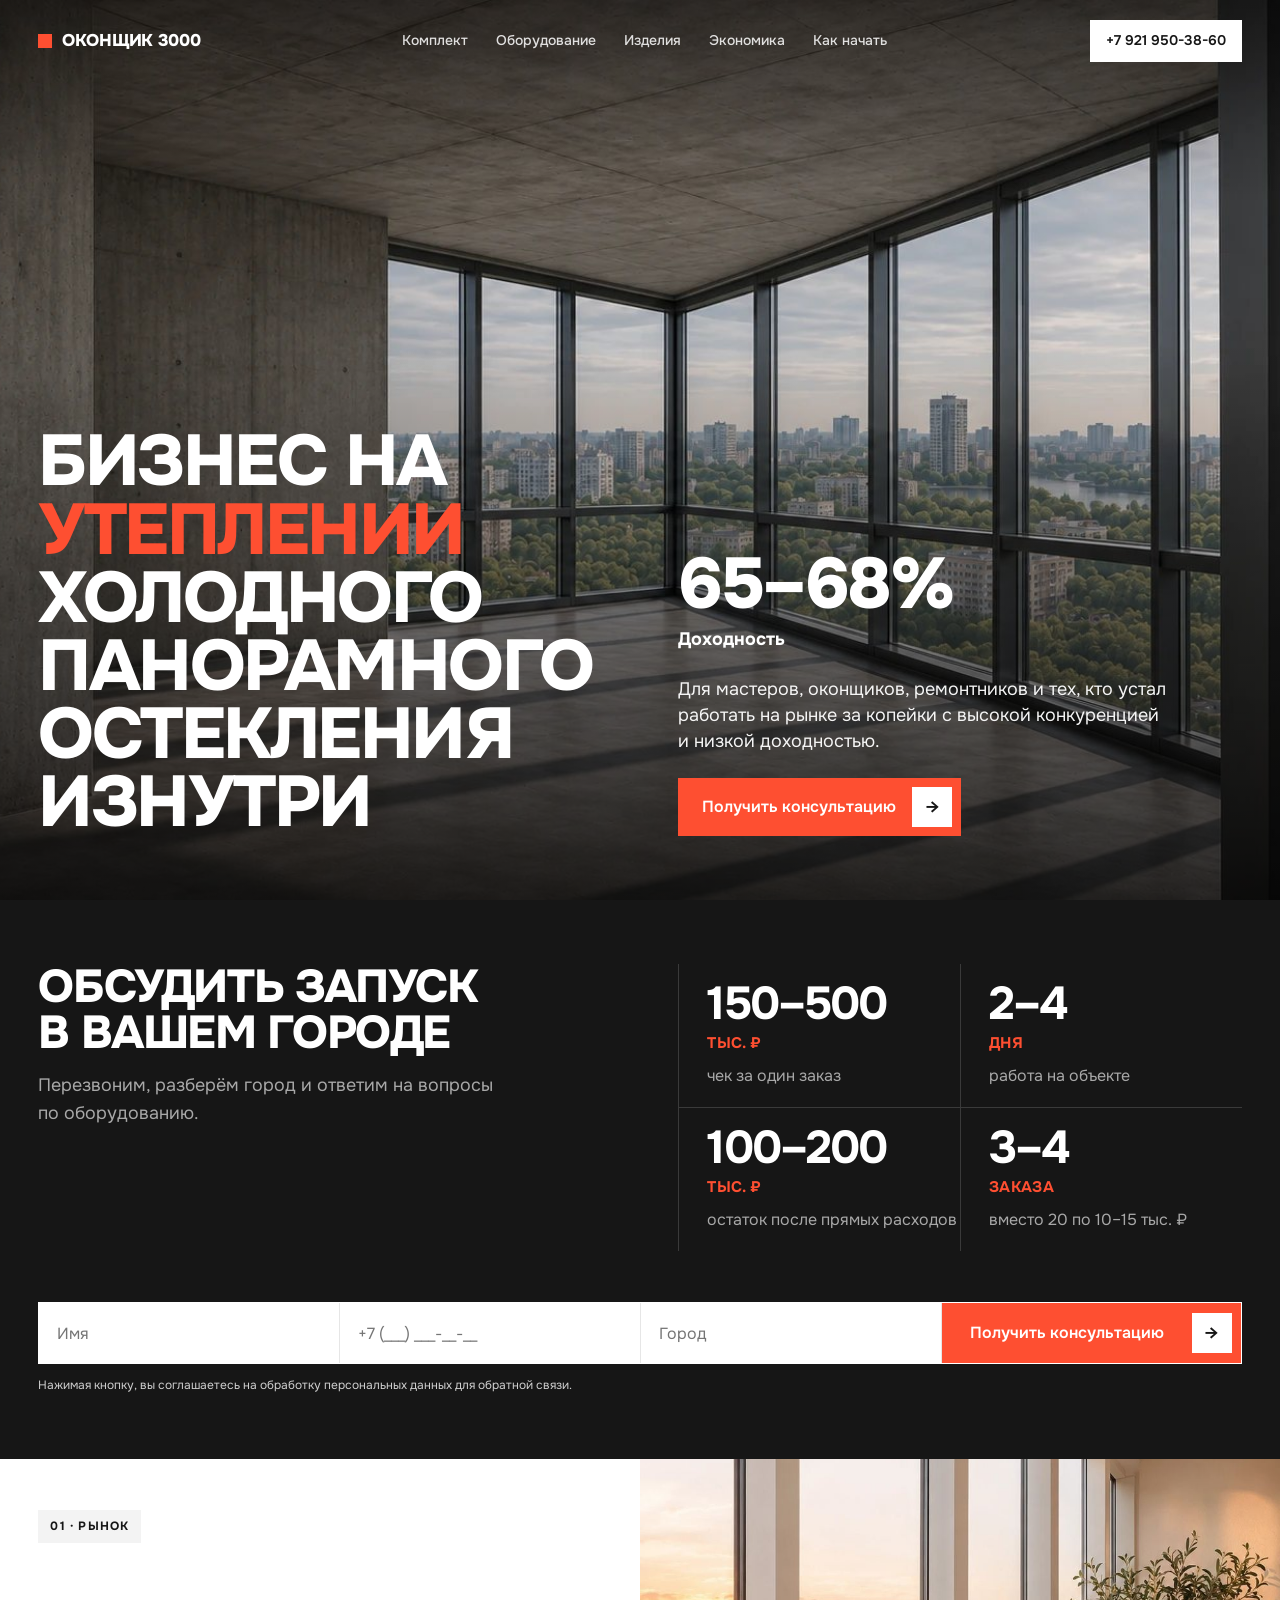
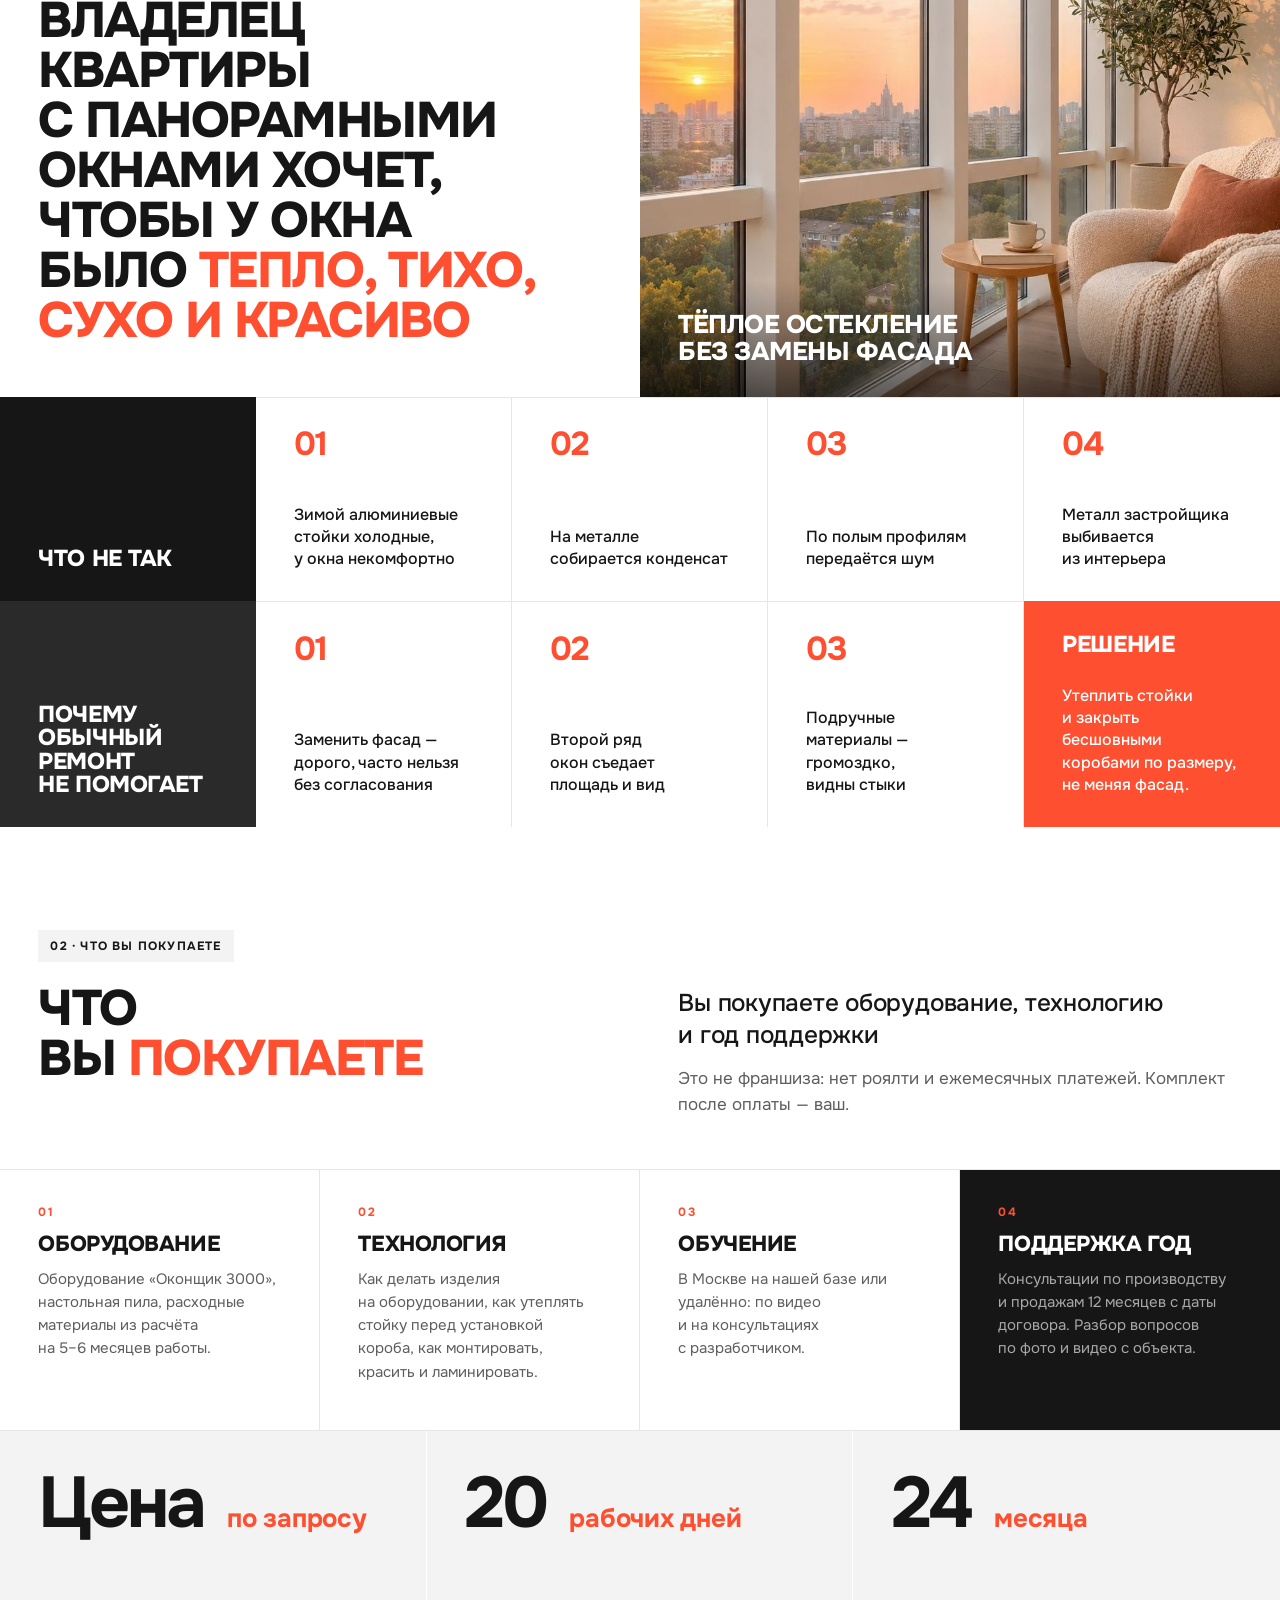
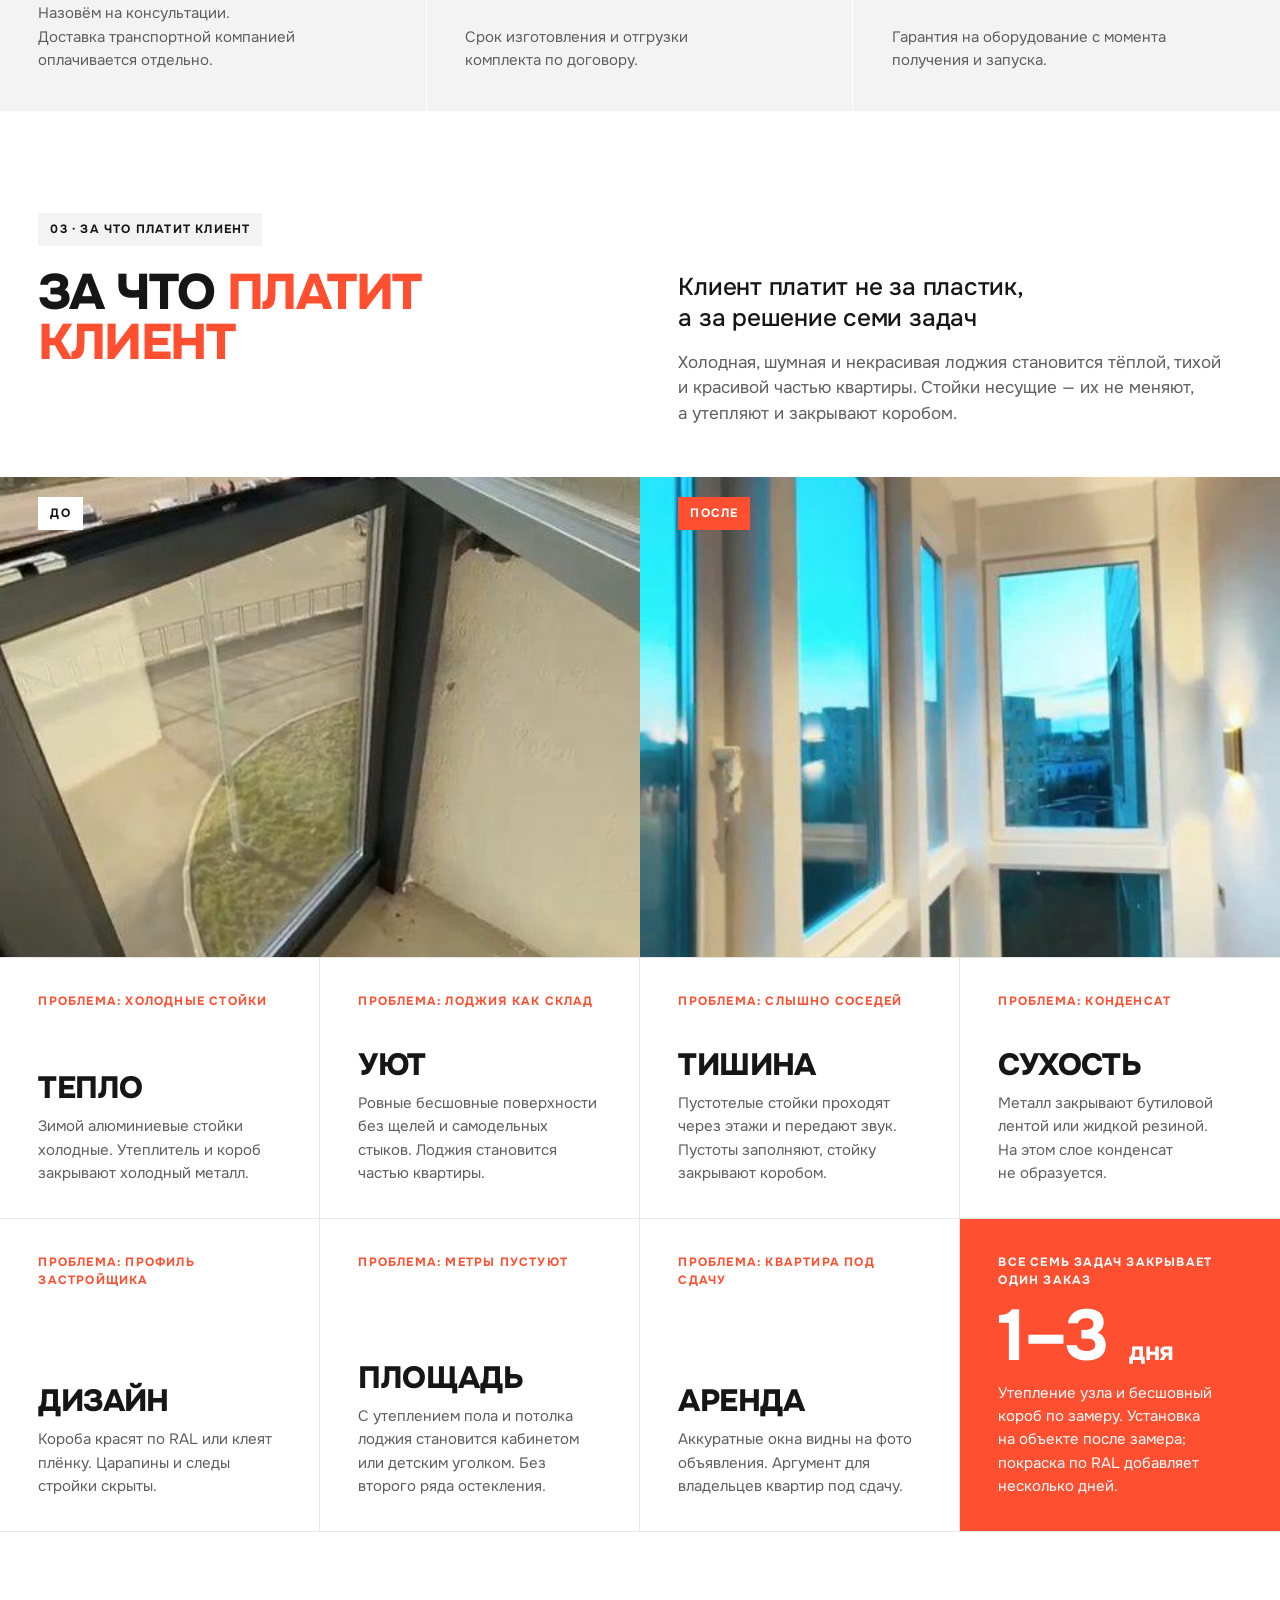
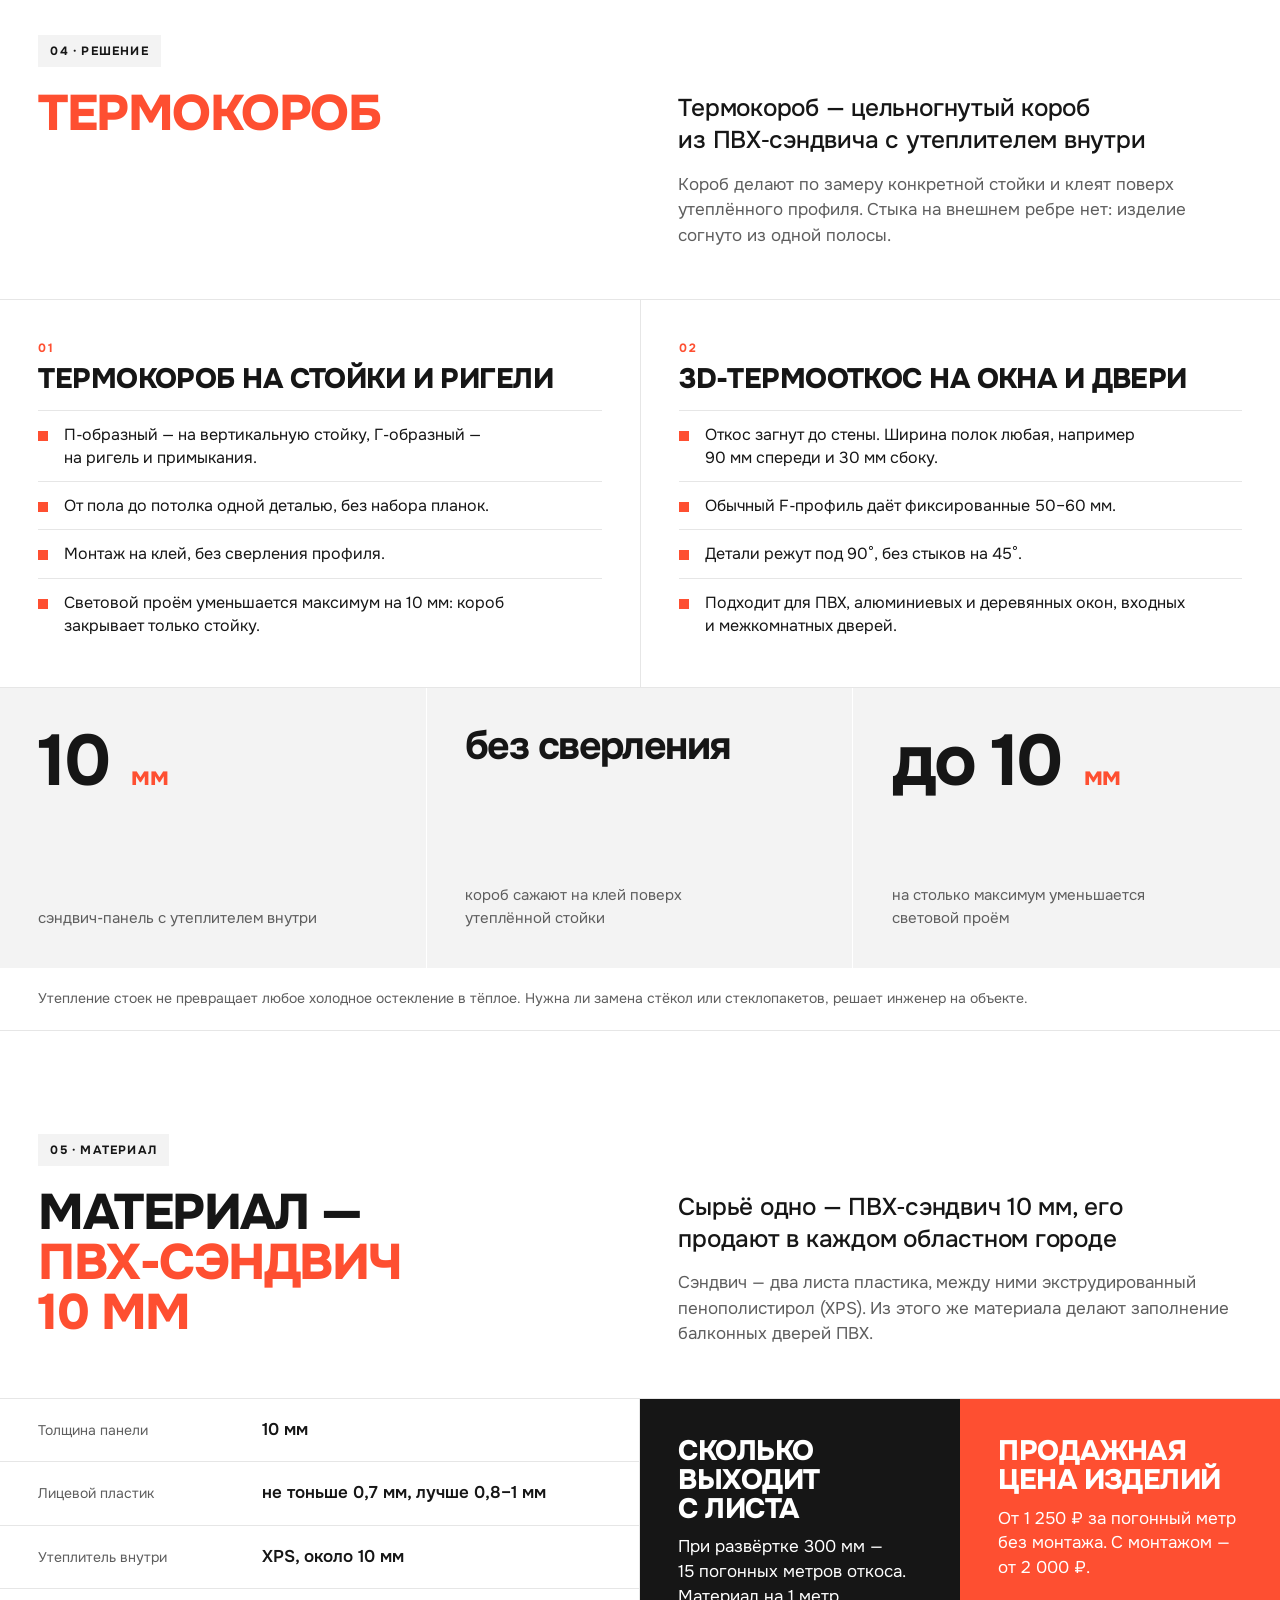
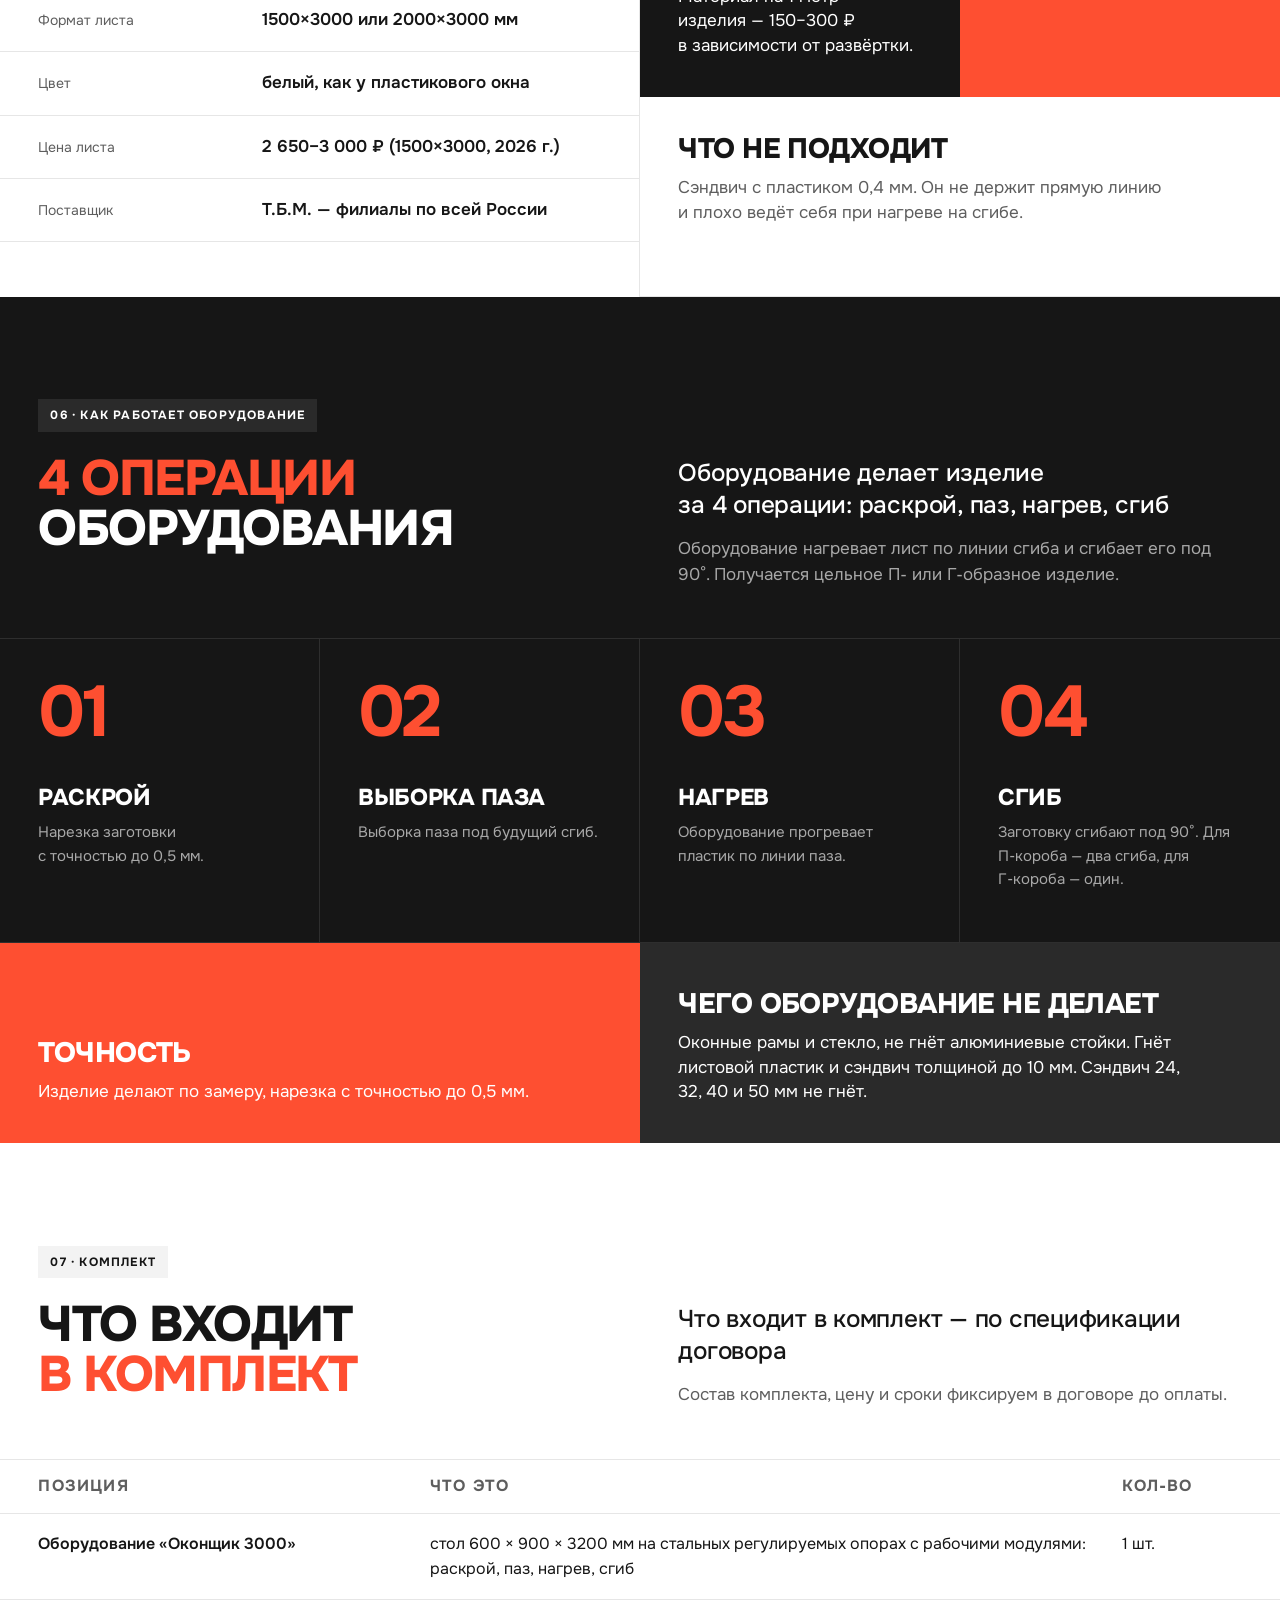
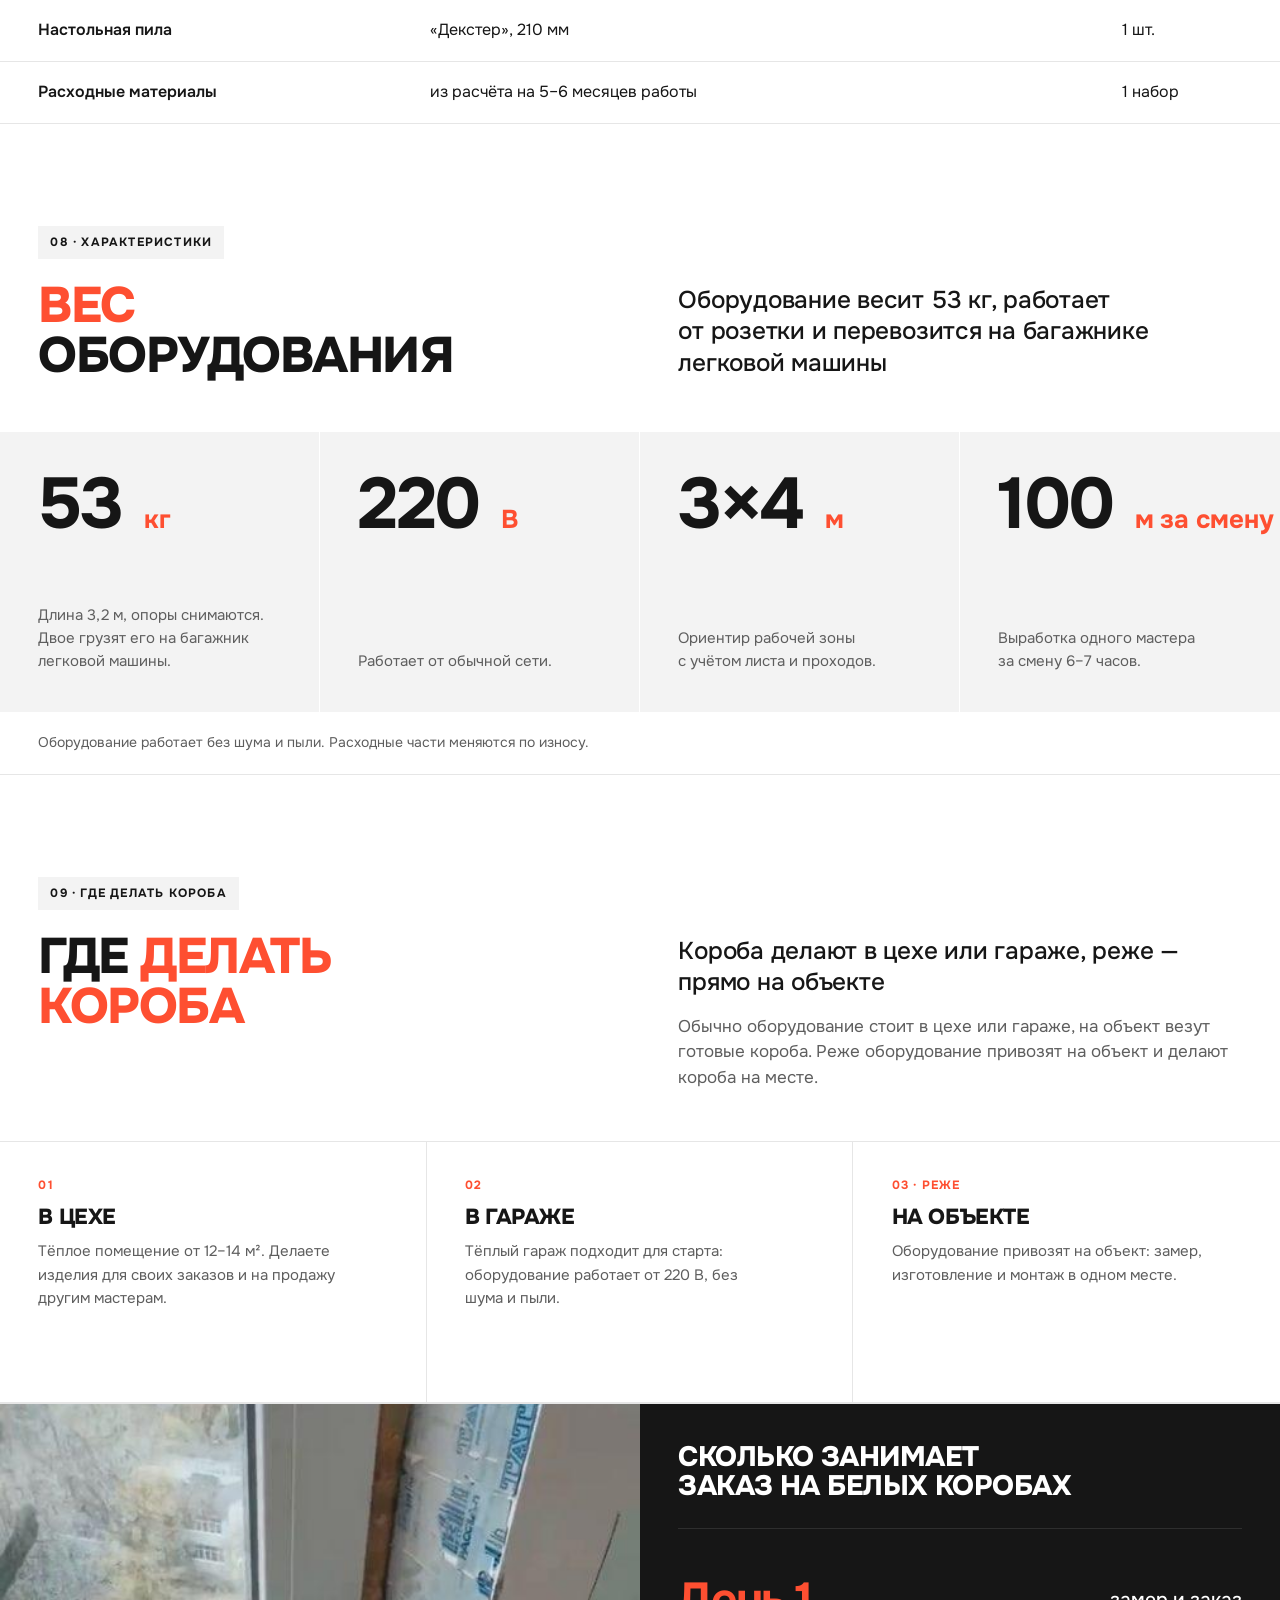
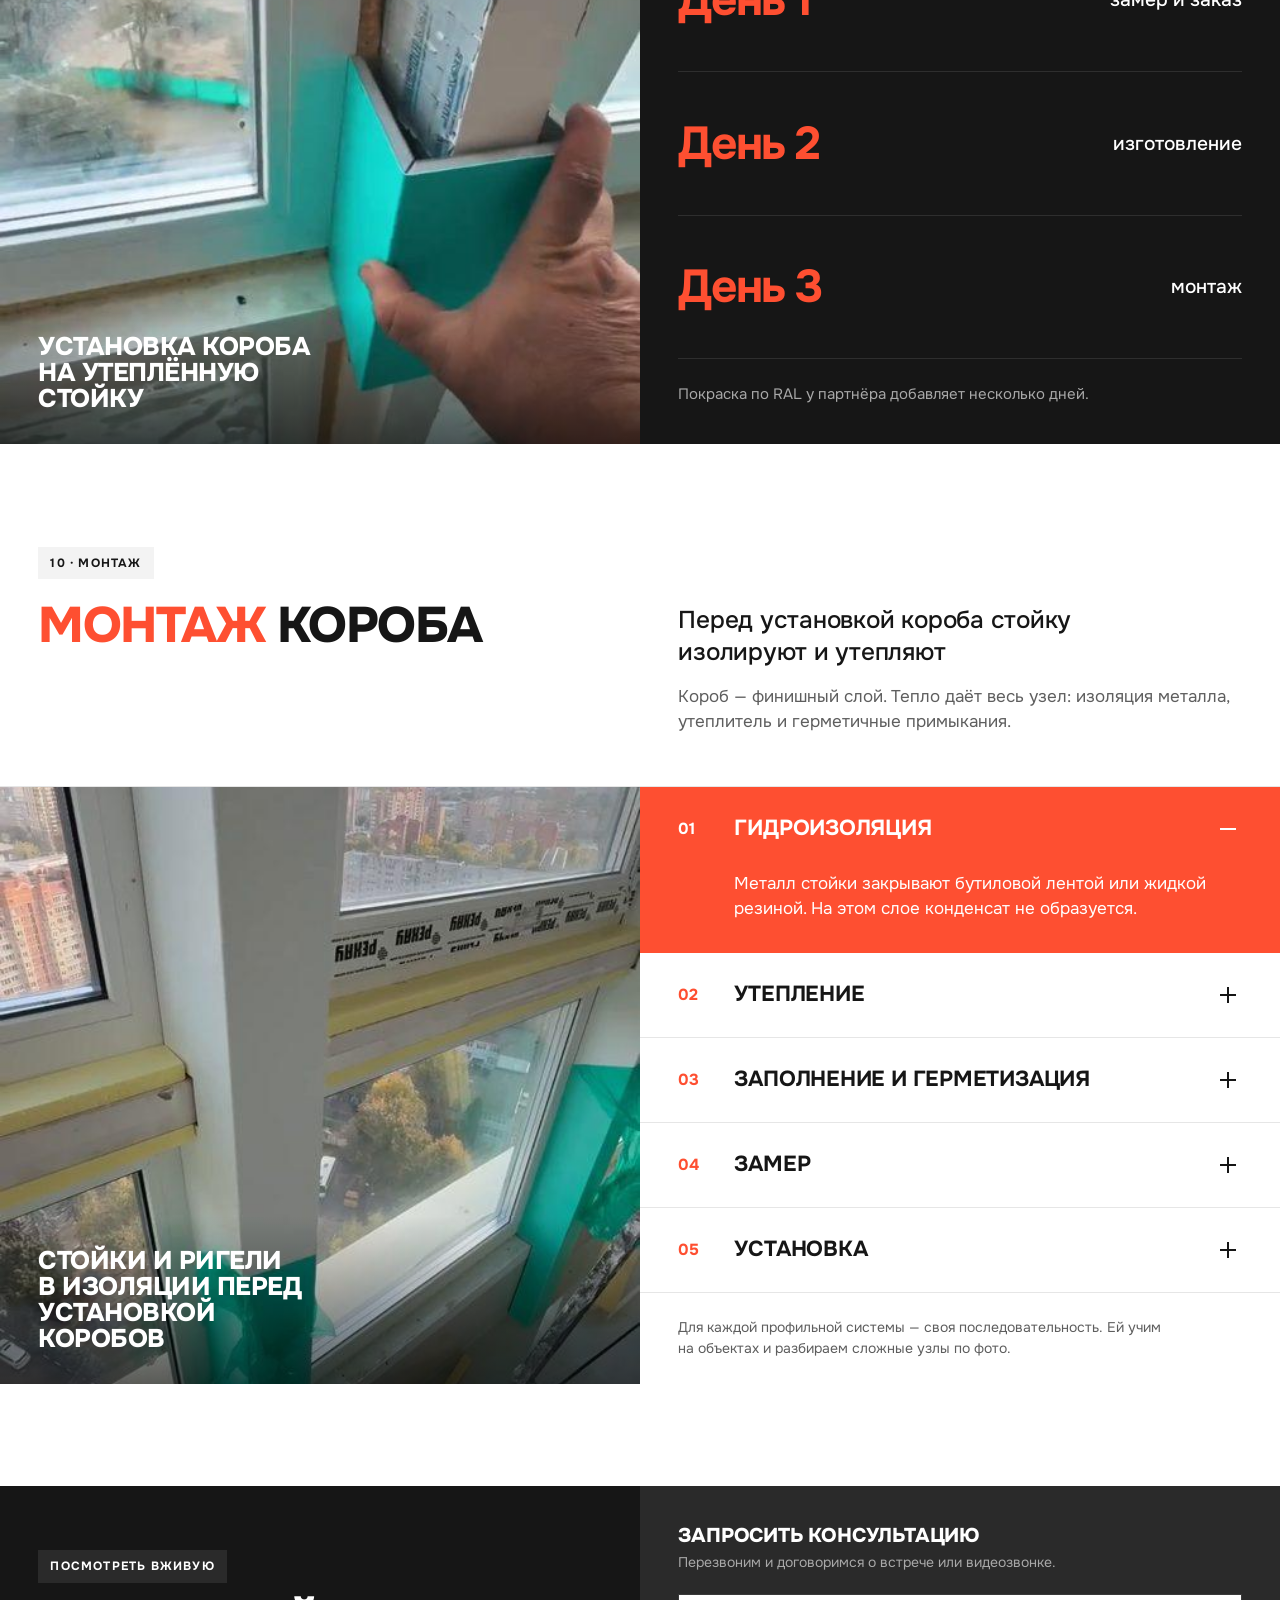
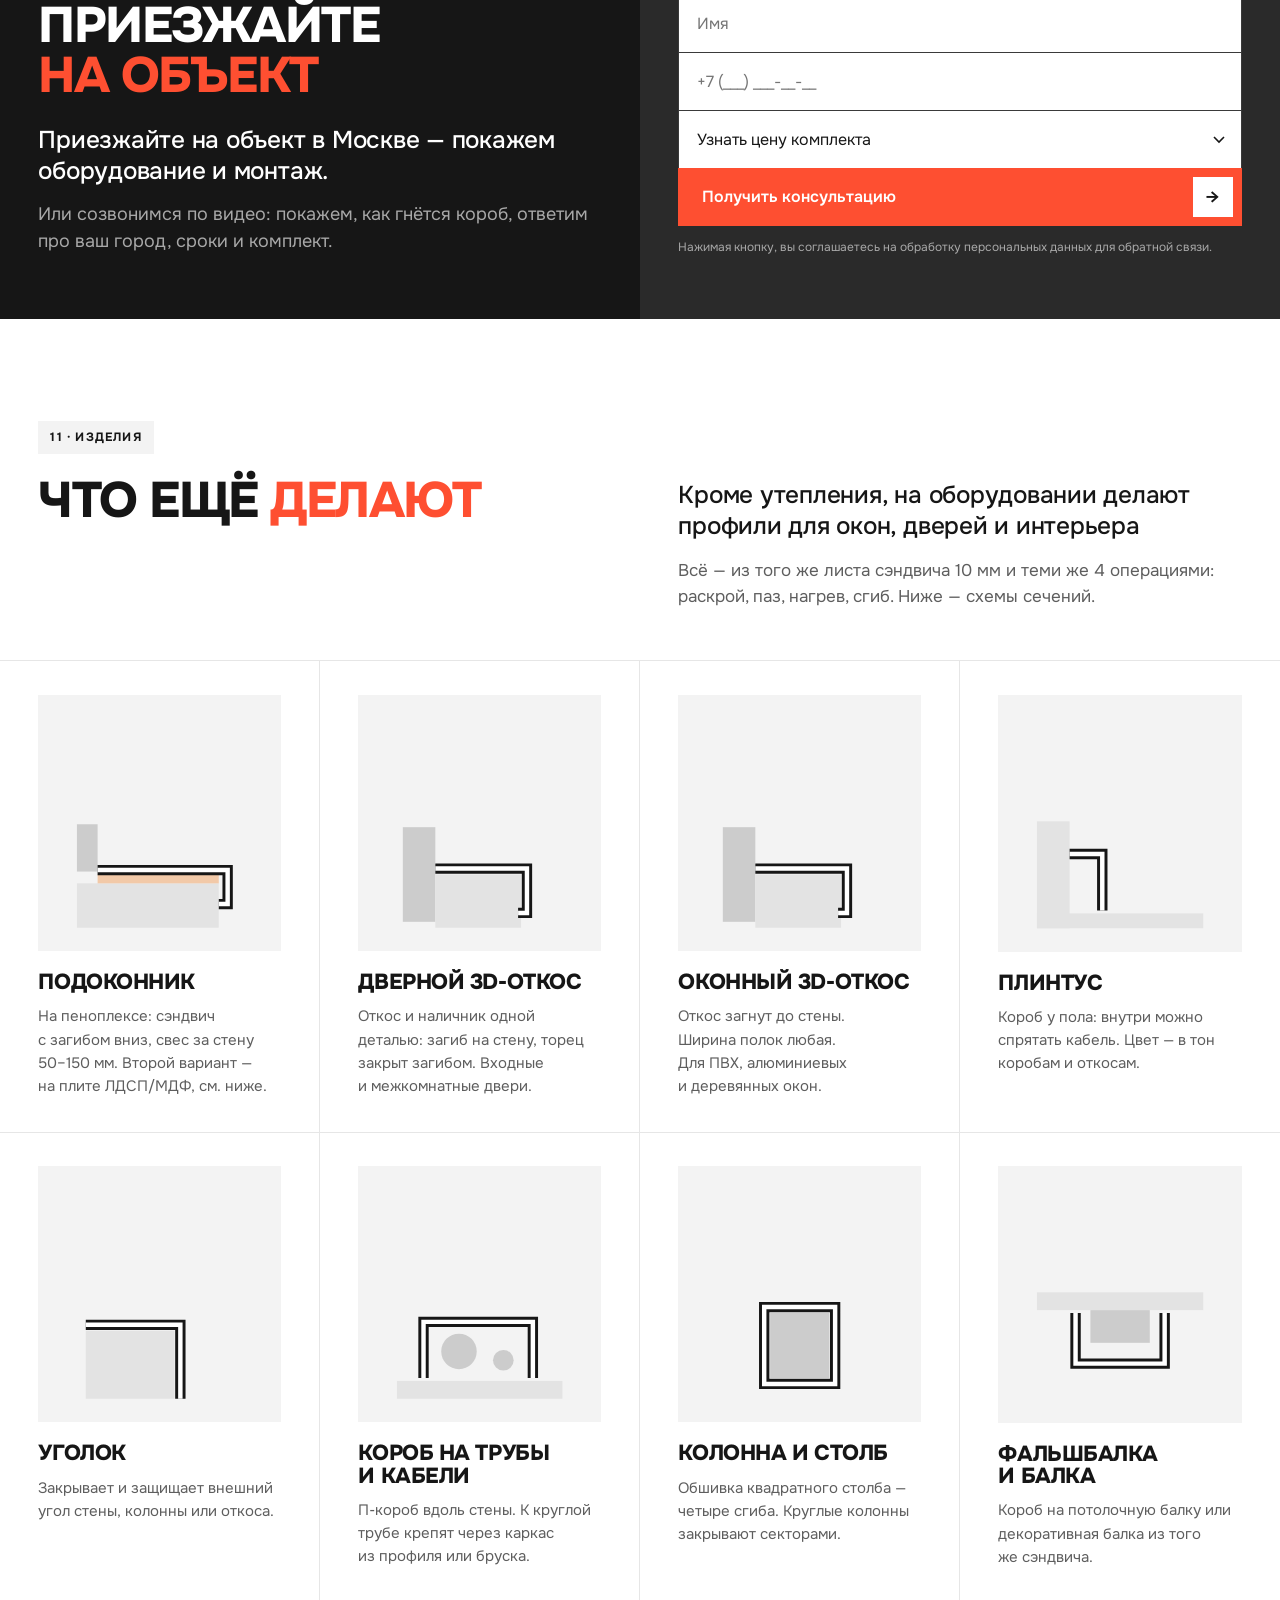
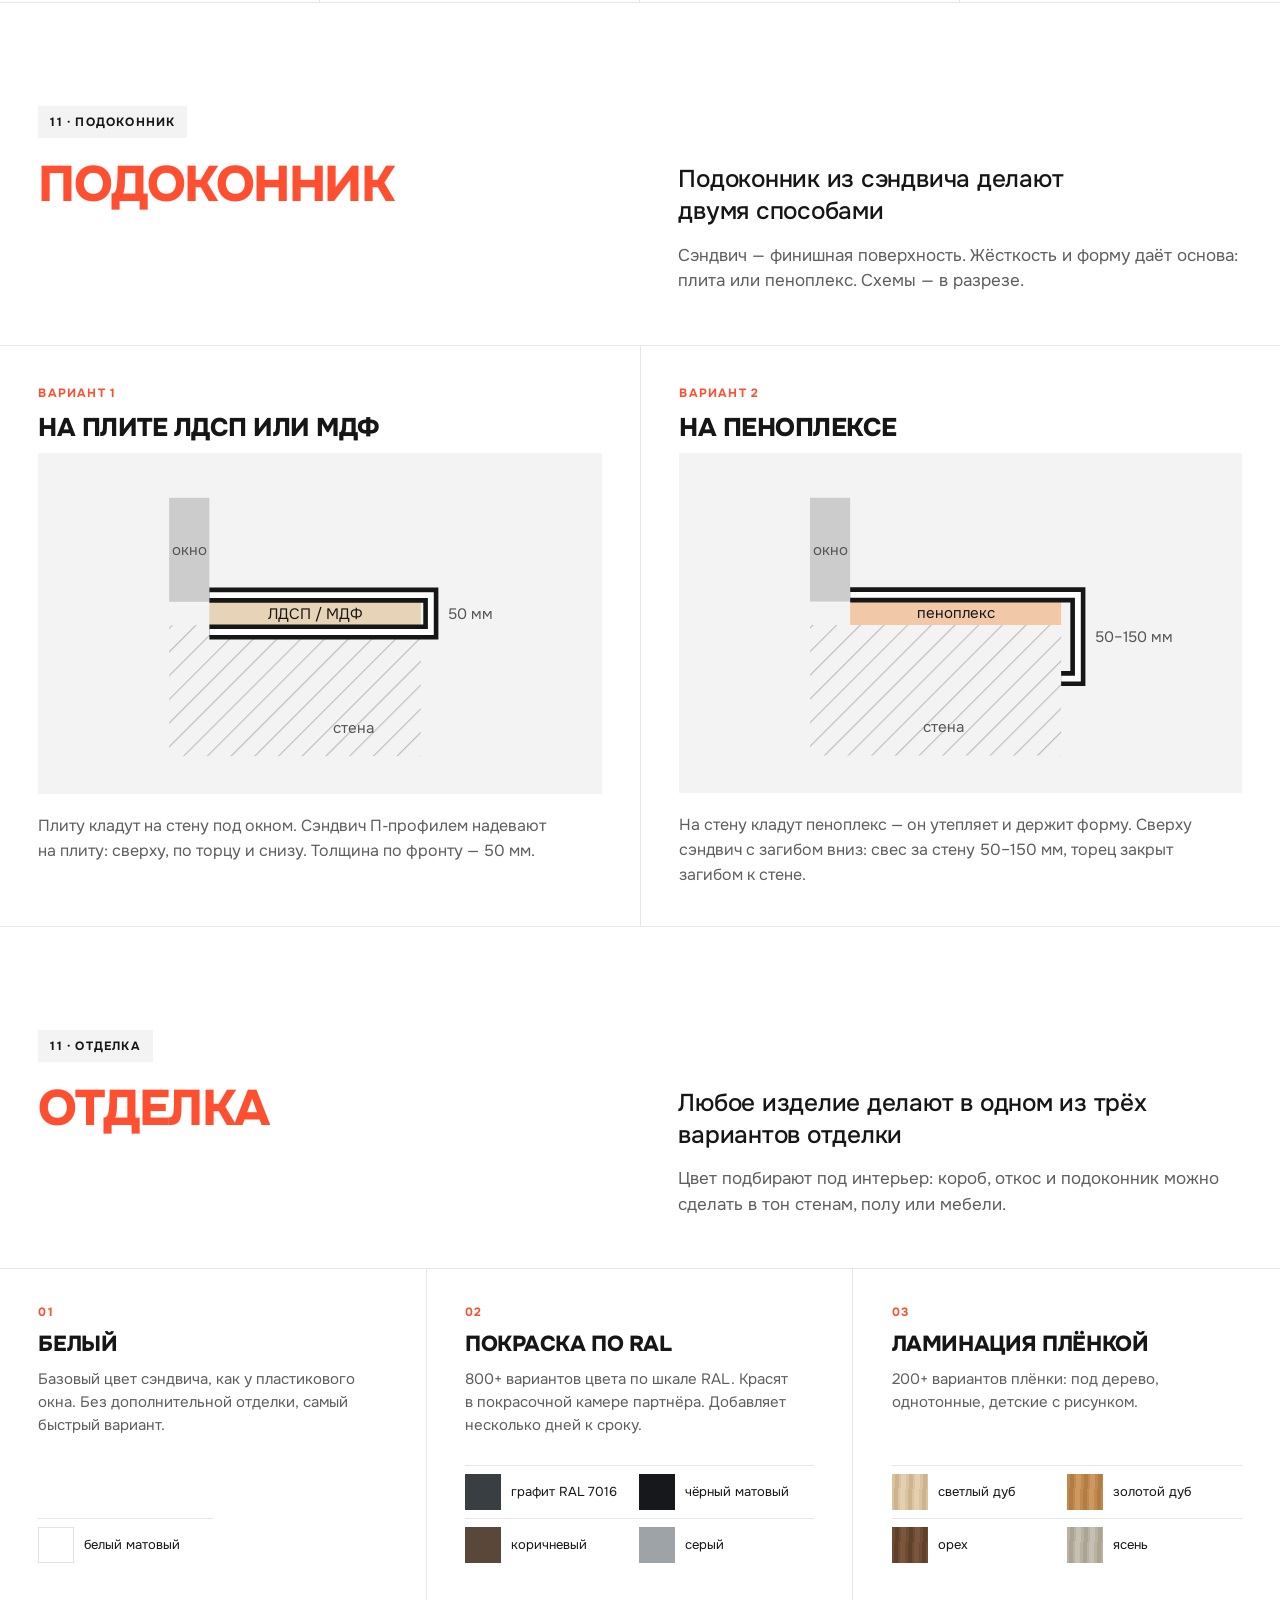
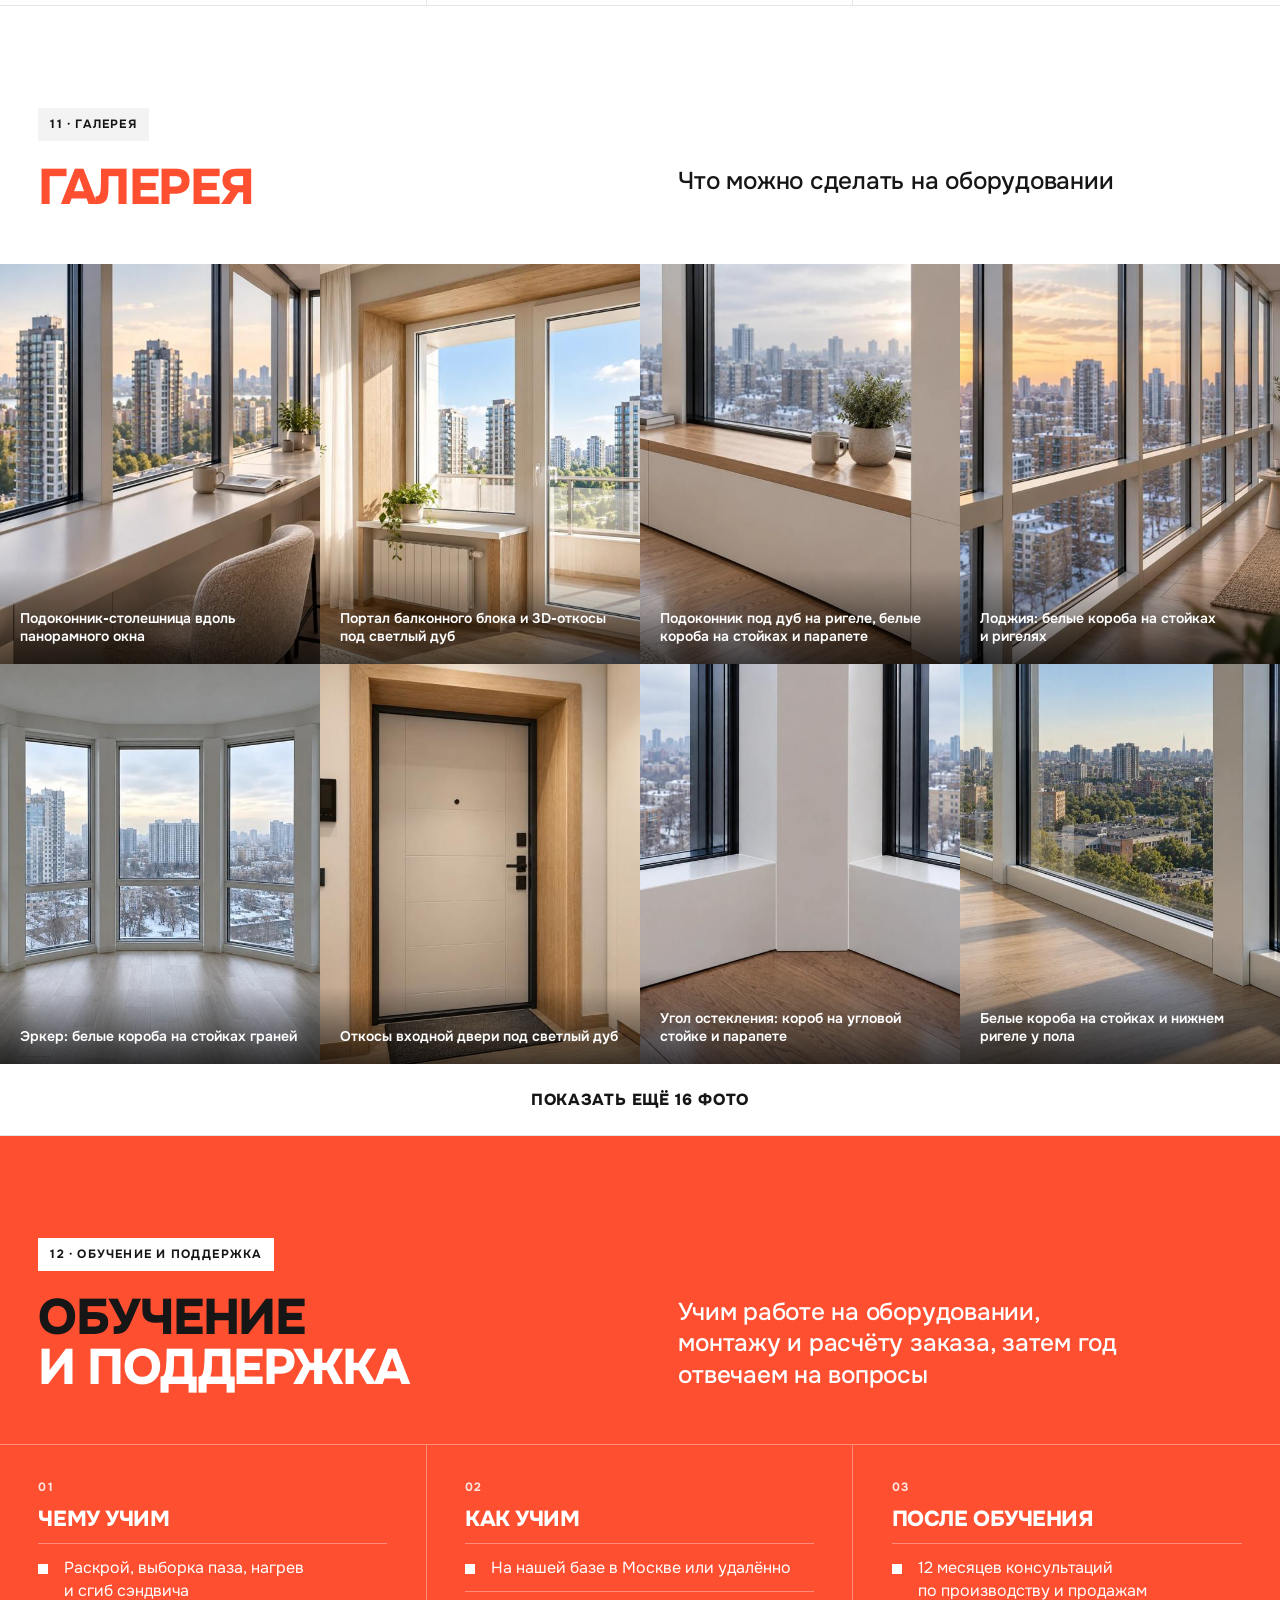
==== materials/landing/ds41/index.html @ a46ad075 "Лендинг DS 4.1: цифры 2×2 рядом с заголовком, форма в одну строку Co-Authored-By: Claude Opus 5.5 <n" ====
<!doctype html>
<html lang="ru"><head><meta charset="utf-8"><meta name="viewport" content="width=device-width,initial-scale=1">
<title>Оконщик 3000 — свой бизнес на утеплении холодного панорамного остекления</title>
<meta name="description" content="Оборудование для бесшовных термокоробов и 3D-откосов из ПВХ-сэндвича 10 мм. Комплект, обучение и год поддержки. Без роялти и паушального взноса.">
<link rel="preconnect" href="https://fonts.googleapis.com"><link href="https://fonts.googleapis.com/css2?family=Onest:wght@400;500;600;700;800&display=swap" rel="stylesheet">
<style>:root{--ac:#FE4F31;--ac-h:#E23C1F;--ink:#161616;--g:#161616;--g2:#2A2A2A;--muted:#5E5E5E;--muted-d:#A8A8A8;--line:#E6E6E6;--line-d:#2E2E2E;--tile:#F3F3F3;
--pad:clamp(16px,3vw,40px);--sec:clamp(64px,8vw,120px);--h1:clamp(34px,5.6vw,84px);--h2:clamp(28px,3.9vw,58px);--num:clamp(44px,5.6vw,88px)}
*{box-sizing:border-box;margin:0;padding:0;border-radius:0!important;box-shadow:none}
html{scroll-behavior:smooth;-webkit-text-size-adjust:100%}
body{font-family:Onest,system-ui,sans-serif;color:var(--ink);background:#fff;font-size:16px;line-height:1.55;-webkit-font-smoothing:antialiased;overflow-x:hidden}
img{display:block;max-width:100%}a{color:inherit;text-decoration:none}
h1,h2,h3{text-wrap:balance}p,li{text-wrap:pretty}
.up{text-transform:uppercase;font-weight:800;letter-spacing:-.02em;line-height:1.02}
em{font-style:normal;color:var(--ac)}
.lbl{display:inline-block;font-size:12px;font-weight:700;letter-spacing:.1em;text-transform:uppercase;background:var(--tile);padding:7px 12px}
.dark .lbl{background:var(--g2);color:#fff}
.k{display:block;font-size:12px;font-weight:700;letter-spacing:.1em;text-transform:uppercase;color:var(--ac)}
.btn{display:inline-flex;align-items:center;justify-content:space-between;gap:16px;height:58px;padding:0 9px 0 24px;background:var(--ac);color:#fff;font:600 16px/1 Onest,sans-serif;border:0;cursor:pointer;white-space:nowrap;transition:background .15s}
.btn:hover{background:var(--ac-h)}
.btn i{width:40px;height:40px;background:#fff;color:var(--ink);display:flex;align-items:center;justify-content:center;font-style:normal;font-size:18px;flex:none}
/* nav + hero */
.hero{position:relative;height:100vh;height:100svh;min-height:620px;max-height:1000px;overflow:hidden;color:#fff;background:var(--g)}
.hero>img{position:absolute;inset:0;width:100%;height:100%;object-fit:cover;object-position:50% 60%}
.hero::before{content:"";position:absolute;inset:0;background:linear-gradient(rgba(0,0,0,.45),rgba(0,0,0,0) 22%,rgba(0,0,0,0) 38%,rgba(0,0,0,.72));z-index:1}
.nav{position:absolute;z-index:3;top:0;left:0;right:0;display:flex;justify-content:space-between;align-items:center;gap:20px;padding:20px var(--pad)}
.logo{display:flex;align-items:center;gap:10px;font-weight:800;text-transform:uppercase;letter-spacing:-.01em;font-size:17px}.logo b{width:14px;height:14px;background:var(--ac)}
.nav .links{display:flex;gap:28px;font-size:14px;font-weight:500}.nav .links a{opacity:.85}.nav .links a:hover{opacity:1}
.nav .ct{background:#fff;color:var(--ink);padding:10px 16px;font-size:14px;font-weight:600;white-space:nowrap}
.hero-t{position:absolute;z-index:2;left:var(--pad);right:var(--pad);bottom:clamp(28px,5vw,64px);display:grid;grid-template-columns:minmax(0,1fr) minmax(0,380px);gap:48px;align-items:end}
.hero h1{font-size:var(--h1);line-height:.95;letter-spacing:-.035em;font-weight:800}
.hero h1 span{display:block}
.hero-r p{font-size:18px;line-height:1.45;margin-bottom:24px;opacity:.95}
/* form strip */
.lform{position:relative}
.fstrip{border-bottom:1px solid var(--line)}
.fstrip .lform{display:grid;grid-template-columns:minmax(0,300px) minmax(0,1fr);column-gap:40px;padding:32px var(--pad);align-items:center}
.fhead h3{font-size:20px;text-transform:uppercase;font-weight:800;letter-spacing:-.01em;line-height:1.1;margin-bottom:6px}.fhead p{color:var(--muted);font-size:14px;line-height:1.4}
.frow{display:flex;gap:0}
.lform input,.lform select,.lform textarea{height:58px;border:1px solid var(--line);border-right:0;background:#fff;font:400 16px Onest,sans-serif;padding:0 18px;min-width:0;flex:1;color:var(--ink);outline:none;-webkit-appearance:none;appearance:none}
.lform textarea{padding:16px 18px;resize:vertical;height:auto}
.lform select{background:#fff url("data:image/svg+xml,%3Csvg xmlns='http://www.w3.org/2000/svg' width='12' height='8'%3E%3Cpath d='M1 1l5 5 5-5' fill='none' stroke='%23161616' stroke-width='1.6'/%3E%3C/svg%3E") no-repeat right 16px center;padding-right:40px}
.lform input:focus,.lform select:focus,.lform textarea:focus{border-color:var(--ink)}
.agree{grid-column:2;font-size:12px;color:var(--muted);margin-top:10px}
.ok{display:none}
.lform.sent .frow,.lform.sent .agree,.lform.sent .fhead p{display:none}
.lform.sent .ok{display:block;grid-column:2;font-size:16px}.ok b{display:block;font-size:20px;text-transform:uppercase;font-weight:800;color:var(--ac);margin-bottom:4px}.ok a{text-decoration:underline}
/* vertical form */
.lform.v{display:flex;flex-direction:column;gap:0;padding:clamp(24px,3vw,48px) var(--pad);background:#fff;color:var(--ink)}
.lform.v .fhead{margin-bottom:22px}.lform.v .frow{flex-direction:column}
.lform.v input,.lform.v select,.lform.v textarea{border-right:1px solid var(--line);border-bottom:0;flex:none;width:100%}
.lform.v .btn{width:100%}
.lform.v .agree{margin-top:12px}
.lform.v.ac{background:var(--ac);color:#fff}.lform.v.ac .fhead p,.lform.v.ac .agree{color:rgba(255,255,255,.85)}
.lform.v.ac input,.lform.v.ac select,.lform.v.ac textarea{border-color:#FFC2B6}
.lform.v.ac .btn{background:var(--g)}.lform.v.ac .btn:hover{background:#000}.lform.v.ac .ok b{color:#fff}
/* sections */
.sec{padding-top:var(--sec)}
.dark{background:var(--g);color:#fff}
.sec.dark{padding-bottom:0}
.shead{display:grid;grid-template-columns:minmax(0,1fr) minmax(0,1fr);gap:48px;align-items:end;padding:0 var(--pad) clamp(32px,4vw,56px)}
.h2{font-size:var(--h2);line-height:1;letter-spacing:-.03em;text-transform:uppercase;font-weight:800;margin-top:18px;max-width:20ch}
.shead .h2{max-width:14ch}
.sfull{font-size:clamp(20px,1.9vw,28px);line-height:1.3;font-weight:500;letter-spacing:-.01em;color:var(--ink);max-width:34ch;text-wrap:pretty}
.shead-r .lead{margin-top:16px;font-size:17px}.midf .sfull{margin-bottom:14px}
.dark .sfull{color:#fff!important}
.lead{font-size:18px;line-height:1.5;color:var(--muted);max-width:52ch}
.dark .lead,.dark p{color:var(--muted-d)}
.note{padding:20px var(--pad);font-size:14px;color:var(--muted);border-bottom:1px solid var(--line);max-width:none}
.note.in{border:0;padding:20px var(--pad) 0}
.num{font-size:var(--num);font-weight:700;line-height:.95;letter-spacing:-.04em;white-space:nowrap}
.num small{font-size:.36em;color:var(--ac);margin-left:6px;letter-spacing:-.01em;font-weight:700}
.num.sm{font-size:calc(var(--num)*.55);white-space:normal;line-height:1}
/* numbers band */
.nums4{display:grid;grid-template-columns:repeat(4,minmax(0,1fr))}
.nums4>div{padding:44px var(--pad) 48px;border-left:1px solid var(--line-d);display:flex;flex-direction:column;gap:14px}.nums4>div:first-child{border-left:0}
.nums4 .num{font-size:clamp(36px,4.2vw,68px)}.nums4 p{color:var(--muted-d);font-size:16px}
/* 01 market */
.mk{padding-top:var(--sec)}
.mk-top{display:grid;grid-template-columns:minmax(0,1fr) minmax(0,1fr);border-top:1px solid var(--line)}
.mk-h{padding:clamp(32px,4vw,64px) var(--pad);display:flex;flex-direction:column;justify-content:space-between;gap:40px;min-height:clamp(420px,42vw,620px)}
.mk-h .lbl{align-self:flex-start}.mk-h .h2{margin:0;max-width:16ch}
.mk-top .ph{min-height:0}
.mk-grid{display:grid;grid-template-columns:repeat(5,minmax(0,1fr))}
.mk-c{padding:clamp(24px,2.4vw,36px) var(--pad);border-right:1px solid var(--line);border-top:1px solid var(--line);display:flex;flex-direction:column;justify-content:space-between;gap:28px;min-height:clamp(200px,16vw,240px)}
.mk-c:nth-child(5n){border-right:0}
.mk-n{font-size:clamp(28px,2.6vw,40px);font-weight:700;letter-spacing:-.03em;line-height:1;color:var(--ac)}
.mk-c p{font-size:clamp(16px,1.25vw,18px);line-height:1.4;font-weight:500}
.mk-c.hd{background:var(--g);color:#fff;border-color:var(--g);justify-content:flex-end}.mk-c.hd.g2{background:var(--g2);border-color:var(--g2)}
.mk-c h3{font-size:clamp(20px,1.8vw,26px)}
.mk-c.sol{justify-content:flex-end;background:var(--ac);color:#fff;border-color:var(--ac)}.mk-c.sol p{color:#fff}
@media(max-width:1100px){.mk-grid{grid-template-columns:repeat(4,minmax(0,1fr))}.mk-c{border-right:1px solid var(--line)!important}.mk-c:nth-child(5n),.mk-c.sol{border-right:0!important}
 .mk-c.hd{grid-column:1/-1;min-height:0;padding-top:28px;padding-bottom:28px}}
@media(max-width:860px){.mk-grid{grid-template-columns:repeat(2,minmax(0,1fr))}.mk-c{border-right:0!important}.mk-c:nth-child(5n+2),.mk-c:nth-child(5n+4){border-right:1px solid var(--line)!important}.mk-c.sol{grid-column:auto}}
@media(max-width:860px){.mk-top{grid-template-columns:1fr}.mk-h{min-height:0}.mk-top .ph{aspect-ratio:4/5}}
@media(max-width:600px){.mk-grid{grid-template-columns:1fr}.mk-c{border-right:0!important;min-height:0;flex-direction:row;align-items:baseline;justify-content:flex-start;gap:18px}.mk-c.hd,.mk-c.sol{flex-direction:column;gap:10px}.mk-n{font-size:24px;flex:none;width:36px}}
/* split */
.split{display:grid;grid-template-columns:minmax(0,1fr) minmax(0,1fr);border-top:1px solid var(--line)}
.dark .split{border-color:var(--line-d)}
.ph{position:relative;overflow:hidden;min-height:440px;background:var(--g)}
.ph img{position:absolute;inset:0;width:100%;height:100%;object-fit:cover}
.ph .c{position:absolute;z-index:2;left:0;right:0;bottom:0;padding:clamp(20px,2.5vw,36px) var(--pad);color:#fff;background:linear-gradient(transparent,rgba(0,0,0,.6))}
.ph .cap{font-size:clamp(20px,2vw,30px);display:block;max-width:18ch}
.ph.tall{min-height:640px}
.stack{display:flex;flex-direction:column}
.blk-t{padding:clamp(28px,3vw,44px) var(--pad);border-bottom:1px solid var(--line)}
.split>.blk-t+.blk-t{border-left:1px solid var(--line)}
.blk-t h3{font-size:22px;margin:8px 0 16px}.blk-t.big h3{font-size:clamp(22px,2.2vw,32px)}
ul.ln{list-style:none}ul.ln li{padding:12px 0 12px 26px;border-top:1px solid var(--line);position:relative;font-size:16px;line-height:1.45}
ul.ln li::before{content:"";position:absolute;left:0;top:20px;width:10px;height:10px;background:var(--ac)}
.dark ul.ln li{border-color:var(--line-d);color:#ddd}
.cb{background:var(--ac);color:#fff;padding:clamp(28px,3vw,44px) var(--pad);display:flex;flex-direction:column;justify-content:flex-end;gap:12px;flex:1;min-height:200px}
.cb>span{font-size:clamp(22px,2.2vw,32px)}.cb p{font-size:17px;line-height:1.45;color:#fff!important;max-width:46ch}
.cb.g{background:var(--g)}.cb.w{background:#fff;color:var(--ink);border-bottom:1px solid var(--line)}.cb.w p{color:var(--muted)!important}
.cb.g2c{background:var(--g2)}
.blk.g2{display:grid;grid-template-columns:1fr 1fr;grid-template-rows:auto auto}.blk.g2 .cb.w{grid-column:1/-1}
/* kv rows */
.kv{border-right:1px solid var(--line)}
.kv>div{display:grid;grid-template-columns:minmax(0,200px) minmax(0,1fr);gap:24px;padding:18px var(--pad);border-bottom:1px solid var(--line);align-items:baseline}
.kv span{color:var(--muted);font-size:14px}.kv b{font-weight:600;font-size:17px}
/* cards */
.cards{display:grid;border-top:1px solid var(--line);border-bottom:1px solid var(--line)}
.cards.c4{grid-template-columns:repeat(4,minmax(0,1fr))}.cards.c3{grid-template-columns:repeat(3,minmax(0,1fr))}
.cards>div{padding:clamp(28px,2.6vw,40px) var(--pad);border-right:1px solid var(--line);display:flex;flex-direction:column;gap:12px;min-height:260px}
.cards.c4>div:nth-child(4n),.cards.c3>div:nth-child(3n){border-right:0}
.cards.c4>div:nth-child(n+5),.cards.c3>div:nth-child(n+4){border-top:1px solid var(--line)}
.cards h3{font-size:clamp(20px,1.7vw,24px)}.cards p{color:var(--muted);font-size:15px}
.cards .dk{background:var(--g);color:#fff}.cards .dk p{color:var(--muted-d)}
.cards .acc-b{background:var(--ac);color:#fff;justify-content:flex-end}.cards .acc-b .k{color:#fff}.cards .acc-b p{color:#fff}.cards .acc-b .num small{color:#fff}
.tasks>div:not(.acc-b) h3{font-size:clamp(26px,2.4vw,36px);margin-top:auto}
/* tiles */
.tiles{display:grid}.tiles.t3{grid-template-columns:repeat(3,minmax(0,1fr))}.tiles.t4{grid-template-columns:repeat(4,minmax(0,1fr))}
.tile{background:var(--tile);padding:clamp(28px,3vw,44px) var(--pad);display:flex;flex-direction:column;justify-content:space-between;gap:40px;min-height:280px;border-right:1px solid #fff}
.tile:last-child{border-right:0}.tile p{color:var(--muted);font-size:15px;max-width:34ch}
/* before/after */
.ba{display:grid;grid-template-columns:1fr 1fr}.ba .ph{min-height:0;aspect-ratio:4/3}
.tag{position:absolute;z-index:2;top:20px;left:var(--pad);background:#fff;color:var(--ink);font-size:12px;font-weight:700;letter-spacing:.1em;text-transform:uppercase;padding:7px 12px}.tag.ac{background:var(--ac);color:#fff}
/* steps */
.steps{display:grid;border-top:1px solid var(--line-d)}
.steps.s4{grid-template-columns:repeat(4,minmax(0,1fr))}.steps.s3{grid-template-columns:repeat(3,minmax(0,1fr))}
.steps>div{padding:clamp(28px,3vw,44px) var(--pad) clamp(36px,4vw,56px);border-right:1px solid var(--line-d);display:flex;flex-direction:column;gap:12px}
.steps.s4>div:nth-child(4n),.steps.s3>div:nth-child(3n){border-right:0}.steps.s3>div:nth-child(n+4){border-top:1px solid var(--line-d)}
.steps .num{color:var(--ac);margin-bottom:28px}.steps h3{font-size:clamp(20px,1.8vw,26px)}.steps p{font-size:15px}
/* tables */
.tbl{border-top:1px solid var(--line)}
.tbl>div{display:grid;gap:24px;padding:18px var(--pad);border-bottom:1px solid var(--line);align-items:baseline}
.tbl .th{font-size:12px;font-weight:700;letter-spacing:.1em;text-transform:uppercase;color:var(--muted);padding-top:14px;padding-bottom:14px}
.tbl.spec>div{grid-template-columns:minmax(0,1.1fr) minmax(0,2fr) minmax(0,120px)}
.tbl.two>div{grid-template-columns:minmax(0,1fr) minmax(0,auto)}.tbl.two>div>span:last-child{text-align:right}
.tbl.three>div{grid-template-columns:minmax(0,1.4fr) minmax(0,1fr) minmax(0,1fr)}
.tbl b{font-weight:600}.tbl span{font-size:16px}
.tbl .big{font-size:clamp(20px,2vw,28px);font-weight:700;letter-spacing:-.02em;white-space:nowrap}
.tbl .tot{background:var(--ac);color:#fff;border-color:var(--ac)}.tbl .tot span{font-weight:700}
.tbl span.ac{color:var(--ac);font-weight:600}
.split>.tbl{border-top:0}.split>.tbl:first-child{border-right:1px solid var(--line)}
.tbl.two.pr{border-right:1px solid var(--line)}
/* days */
.days{padding:clamp(28px,3vw,48px) var(--pad);display:flex;flex-direction:column}
.days h3{font-size:clamp(22px,2.2vw,32px);margin-bottom:28px;color:#fff}
.days>div{display:flex;justify-content:space-between;align-items:baseline;gap:20px;padding:22px 0;border-top:1px solid var(--line-d)}
.days .num{font-size:clamp(34px,3.6vw,56px);color:#fff}.days b{font-size:18px;font-weight:600;color:var(--ac);text-align:right}
.days>p{margin-top:auto;padding-top:24px;border-top:1px solid var(--line-d);font-size:15px}
/* accordion */
.acc{display:flex;flex-direction:column;padding-bottom:24px}
.acc details{border-bottom:1px solid var(--line)}
.acc summary{list-style:none;display:grid;grid-template-columns:56px minmax(0,1fr) 28px;align-items:center;gap:12px;padding:26px var(--pad);cursor:pointer;font-size:clamp(18px,1.7vw,24px);font-weight:700;text-transform:uppercase;letter-spacing:-.01em;line-height:1.1}
.acc summary::-webkit-details-marker{display:none}
.acc .n{font-size:14px;color:var(--ac);font-weight:700}
.acc .pm{width:28px;height:28px;position:relative}.acc .pm::before,.acc .pm::after{content:"";position:absolute;left:6px;right:6px;top:13px;height:2px;background:currentColor}
.acc .pm::after{transform:rotate(90deg);transition:transform .2s}
.acc details[open]{background:var(--ac);color:#fff;border-color:var(--ac)}.acc details[open] .n{color:#fff}.acc details[open] .pm::after{transform:rotate(0)}
.acc details p{padding:0 var(--pad) 28px calc(var(--pad) + 68px);font-size:17px;line-height:1.5;max-width:60ch}
/* mid form */
.midf{display:grid;grid-template-columns:minmax(0,1.3fr) minmax(0,1fr);margin-top:var(--sec)}
.midf-t{padding:clamp(40px,5vw,80px) var(--pad);display:flex;flex-direction:column;justify-content:center}
.midf .h2{color:#fff;margin-bottom:20px}.midf-t .lbl,.final-t .lbl{align-self:flex-start}
.lform.v.dk{background:var(--g2);color:#fff}.lform.v.dk .fhead p,.lform.v.dk .agree{color:var(--muted-d)}.lform.v.dk input,.lform.v.dk select{border-color:#3A3A3A}.lform.v.dk .ok b{color:var(--ac)}
/* products */
.prods>div{min-height:0}
.svgw{background:var(--tile);aspect-ratio:3/2;display:flex;align-items:center;justify-content:center;padding:18px;margin:0 0 8px}
.svgw svg{width:86%;height:auto;max-height:240px}
.sills>div{padding:clamp(28px,3vw,44px) var(--pad);border-bottom:1px solid var(--line);display:flex;flex-direction:column;gap:12px}
.sills>div+div{border-left:1px solid var(--line)}.sills h3{font-size:clamp(20px,2vw,28px)}.sills p{color:var(--muted)}
.sills .svgw{aspect-ratio:auto;padding:28px}.sills .svgw svg{max-height:300px}
/* finishes */
.fin .sws{display:grid;grid-template-columns:repeat(2,minmax(0,1fr));gap:0;margin-top:auto;padding-top:16px}
.sw{display:flex;align-items:center;gap:10px;font-size:13px;padding:8px 0;border-top:1px solid var(--line)}.sw i{width:36px;height:36px;flex:none}
.band{display:flex;justify-content:space-between;align-items:center;gap:32px;padding:clamp(28px,3vw,44px) var(--pad);background:var(--g);color:#fff}
.band h3{font-size:clamp(22px,2.2vw,32px);margin-bottom:6px}.band p{color:var(--muted-d)}
.band.ac{background:var(--ac)}.band.ac p{color:#fff}.band.ac .num small{color:#fff}
/* gallery */
.galgrid{display:grid;grid-template-columns:repeat(4,minmax(0,1fr))}
.gal{position:relative;aspect-ratio:4/5;overflow:hidden;background:var(--tile)}
.gal img{width:100%;height:100%;object-fit:cover;transition:transform .5s}.gal:hover img{transform:scale(1.04)}
.gal figcaption{position:absolute;left:0;right:0;bottom:0;padding:40px 20px 18px;color:#fff;font-size:14px;font-weight:600;line-height:1.3;background:linear-gradient(transparent,rgba(0,0,0,.7))}
.galgrid:not(.open) .gal:nth-child(n+9){display:none}
.more-btn{display:block;width:100%;height:72px;border:0;border-bottom:1px solid var(--line);background:#fff;font:800 16px Onest,sans-serif;text-transform:uppercase;letter-spacing:.04em;cursor:pointer;color:var(--ink)}
.more-btn:hover{background:var(--ac);color:#fff}
/* guarantee, object */
.gar,.obj{padding:clamp(28px,3vw,48px) var(--pad);display:flex;flex-direction:column;gap:14px}
.gar h3{font-size:clamp(22px,2.2vw,32px);margin-bottom:6px}
.obj h3{font-size:clamp(20px,2vw,28px);margin:6px 0 18px}
.ol{display:flex;justify-content:space-between;gap:20px;padding:16px 0;border-top:1px solid var(--line-d);align-items:baseline}
.ol span{color:var(--muted-d)}.ol b{font-size:clamp(20px,2vw,28px);font-weight:700;letter-spacing:-.02em;white-space:nowrap}
.ol.tot{background:var(--ac);margin:0 calc(-1*var(--pad));padding:18px var(--pad);border:0}.ol.tot span{color:#fff}
/* final */
.final{display:grid;grid-template-columns:minmax(0,1.3fr) minmax(0,1fr)}
.final-t{padding:clamp(40px,5vw,80px) var(--pad);display:flex;flex-direction:column;gap:14px}
.final .h2{margin-bottom:10px}
.bigtel{font-size:clamp(32px,4.4vw,64px);font-weight:800;letter-spacing:-.03em;line-height:1;color:var(--ac);white-space:nowrap}
.final p{font-size:17px}.final p.muted{color:var(--muted);font-size:15px;max-width:54ch}
footer a,.bigtel,.nav .ct{white-space:nowrap}
footer{background:var(--g);color:var(--muted-d);padding:28px var(--pad) 32px;font-size:14px;line-height:1.6}footer b{color:#fff}
.fab{display:none}
/* --- responsive --- */
@media(max-width:1100px){
 .cards.c4,.tiles.t4,.steps.s4,.nums4{grid-template-columns:repeat(2,minmax(0,1fr))}
 .cards.c4>div:nth-child(2n){border-right:0}.cards.c4>div:nth-child(4n+1),.cards.c4>div:nth-child(4n+3){border-right:1px solid var(--line)}.cards.c4>div:nth-child(n+3){border-top:1px solid var(--line)}
 .steps.s4>div:nth-child(2n){border-right:0}.steps.s4>div:nth-child(n+3){border-top:1px solid var(--line-d)}
 .nums4>div:nth-child(3){border-left:0}.nums4>div:nth-child(n+3){border-top:1px solid var(--line-d)}
 .tile:nth-child(2n){border-right:0}.tiles.t4 .tile:nth-child(n+3){border-top:1px solid #fff}
 .galgrid{grid-template-columns:repeat(3,minmax(0,1fr))}.galgrid:not(.open) .gal:nth-child(n+7){display:none}
 .nav .links{display:none}
 .fstrip .lform{grid-template-columns:minmax(0,1fr);row-gap:18px}.agree,.lform.sent .ok{grid-column:1}
}
@media(max-width:860px){
 .hero{min-height:640px}.hero-t{grid-template-columns:1fr;gap:22px}.hero-r p{font-size:16px;margin-bottom:18px}
 .shead{grid-template-columns:1fr;gap:18px}
 .split,.midf,.final,.ba{grid-template-columns:1fr}
 .split>.blk-t+.blk-t,.sills>div+div{border-left:0}
 .kv,.split>.tbl:first-child,.tbl.two.pr{border-right:0}
 .ph.tall{min-height:0;aspect-ratio:4/5}.ph{min-height:340px}
 .cards.c3,.tiles.t3,.steps.s3{grid-template-columns:1fr}
 .cards.c3>div{border-right:0}.cards.c3>div+div{border-top:1px solid var(--line)}
 .tiles.t3 .tile{border-right:0;border-top:1px solid #fff}.tiles.t3 .tile:first-child{border-top:0}
 .steps.s3>div{border-right:0}.steps.s3>div+div{border-top:1px solid var(--line-d)}
 .tile{min-height:220px}
 .galgrid{grid-template-columns:repeat(2,minmax(0,1fr))}.galgrid:not(.open) .gal:nth-child(n+5){display:none}
 .midf-t,.final-t{padding-bottom:32px}
 .fab{display:block;position:fixed;z-index:50;left:0;right:0;bottom:0;transition:transform .25s}.fab .btn{width:100%;height:60px}.fab.off{transform:translateY(110%)}
 footer{padding-bottom:84px}
}
@media(max-width:600px){
 .nav .ct{display:none}
 .frow{flex-direction:column}.lform input,.lform select,.lform textarea{border-right:1px solid var(--line);border-bottom:0;flex:none;width:100%}.lform .btn{width:100%}
 .cards.c4,.tiles.t4,.steps.s4,.nums4{grid-template-columns:1fr}
 .cards.c4>div{border-right:0!important;border-top:1px solid var(--line)}.cards.c4>div:first-child{border-top:0}
 .steps.s4>div{border-right:0}.steps.s4>div+div{border-top:1px solid var(--line-d)}
 .nums4>div{border-left:0;border-top:1px solid var(--line-d);padding:28px var(--pad)}.nums4>div:first-child{border-top:0}
 .tiles.t4 .tile{border-right:0;border-top:1px solid #fff}.tiles.t4 .tile:first-child{border-top:0}
 .cards>div{min-height:0}.tasks>div:not(.acc-b) h3{margin-top:4px}
 .kv>div{grid-template-columns:1fr;gap:4px}
 .tbl.spec>div{grid-template-columns:1fr;gap:4px}.tbl.spec .th span:nth-child(n+2){display:none}
 .tbl.three>div{grid-template-columns:minmax(0,1fr) minmax(0,1fr);gap:4px 16px}.tbl.three>div>b{grid-column:1/-1;margin-bottom:4px}.tbl.three .th>span:first-child{grid-column:1/-1;margin-bottom:6px}.tbl.three span{font-size:15px}
 .tbl.two>div{gap:12px}.tbl.two .th{grid-template-columns:minmax(0,1fr) minmax(0,1fr)}
 .blk.g2{grid-template-columns:1fr}
 .band{flex-direction:column;align-items:flex-start;gap:18px}
 .acc summary{grid-template-columns:36px minmax(0,1fr) 28px;padding:22px var(--pad)}.acc details p{padding-left:calc(var(--pad) + 48px)}
 .days b{font-size:16px}
 .fin .sws{grid-template-columns:1fr 1fr}
 .ol{flex-direction:column;gap:2px}
}
@media(max-width:360px){.hero h1{font-size:30px}.num{font-size:40px}.bigtel{font-size:28px}.btn{padding-left:16px;font-size:15px}}

/* ===== единая сетка 50/50: правая колонка везде начинается с W/2 + pad ===== */
.hero-t{grid-template-columns:minmax(0,1fr) minmax(0,1fr);column-gap:calc(2*var(--pad))}
.hero-r{max-width:520px}
.fstrip .lform{grid-template-columns:minmax(0,1fr) minmax(0,1fr);column-gap:calc(2*var(--pad));align-items:start;padding:40px var(--pad)}
.fstrip .fhead h3{font-size:clamp(22px,2vw,30px)}.fstrip .fhead p{font-size:16px;margin-top:8px;max-width:40ch}
.fstrip .frow{display:grid;grid-template-columns:1fr 1fr;gap:1px;background:var(--line);border:1px solid var(--line)}
.fstrip .frow input{border:0;height:60px}.fstrip .frow .btn{height:60px;width:100%}
.fstrip .agree{grid-column:2}
.shead{grid-template-columns:minmax(0,1fr) minmax(0,1fr);column-gap:calc(2*var(--pad));row-gap:22px;align-items:start}
.shead-lbl{grid-column:1/-1}.shead .h2{margin-top:0}
.sfull{padding-top:.12em}
.midf,.final{grid-template-columns:minmax(0,1fr) minmax(0,1fr)}
/* дни */
.days>div{flex:1;align-items:center;padding:0;min-height:88px}
.days b{font-size:clamp(17px,1.5vw,22px);color:#fff;font-weight:500}
.days .num{color:var(--ac)}
.days>p{margin-top:0}
/* монтаж */
.msplit .ph.tall{min-height:0}
.msplit .acc{padding-bottom:0}
.acc summary{grid-template-columns:44px minmax(0,1fr) 28px;padding:28px var(--pad)}
.acc details p{padding:0 var(--pad) 30px calc(var(--pad) + 56px)}
.acc .n{font-size:16px}
.msplit .note.in{margin-top:auto;padding:24px var(--pad);border-top:0}
/* договор */
.gar ul.ln{margin-top:auto}
.gar .num{font-size:clamp(72px,8vw,128px)}
/* цены */
.tbl.two.pr{display:flex;flex-direction:column}
.tbl.two.pr>div:not(.th){flex:1;align-items:center}
.tbl.two.pr .th{align-items:center}
.obj .ol{flex:1;align-items:center}

@media(max-width:1100px){.fstrip .lform{grid-template-columns:minmax(0,1fr) minmax(0,1fr)}.fstrip .agree{grid-column:2}}
@media(max-width:860px){.fstrip .lform{grid-template-columns:1fr;row-gap:20px}.fstrip .agree,.fstrip .lform.sent .ok{grid-column:1}
 .shead{grid-template-columns:1fr;row-gap:16px}.days>div{min-height:72px}.msplit .ph.tall{aspect-ratio:4/5}}
@media(max-width:600px){.fstrip .frow{grid-template-columns:1fr}.acc summary{grid-template-columns:32px minmax(0,1fr) 28px}.acc details p{padding-left:calc(var(--pad) + 44px)}}
@media(max-width:860px){.midf,.final,.hero-t{grid-template-columns:1fr}.hero-t{row-gap:22px}}
@media(max-width:600px){.obj .ol{align-items:flex-start;justify-content:center}}

/* окупаемость */
.pb{border-top:1px solid var(--line);padding:clamp(32px,3.5vw,56px) var(--pad) 0}
.pb-row{display:grid;grid-template-columns:minmax(0,1fr) minmax(0,3fr);column-gap:calc(2*var(--pad));align-items:center;padding:10px 0}
.pb-l b{display:block;font-size:clamp(17px,1.4vw,20px);font-weight:700;text-transform:uppercase;letter-spacing:-.01em;line-height:1.15}
.pb-l span{display:block;font-size:14px;color:var(--muted);margin-top:4px}
.pb-t{position:relative;height:clamp(56px,5vw,72px);display:flex;background:#fff;box-shadow:inset 0 0 0 1px var(--line)!important}
.pb-k{background:var(--g);color:#fff;display:flex;align-items:center;padding:0 22px;font-weight:700;text-transform:uppercase;font-size:14px;letter-spacing:.04em}
.pb-o{background:var(--ac);color:#fff;display:flex;align-items:center;justify-content:center;border-right:3px solid #fff;font-weight:700;font-size:14px;text-transform:uppercase;letter-spacing:.04em;white-space:nowrap;overflow:hidden}
.pb-o.x{background:repeating-linear-gradient(135deg,var(--ac) 0 12px,#FF8A73 12px 24px)}
.pb-line{position:absolute;top:-10px;bottom:-10px;width:0;border-left:2px dashed var(--ink);z-index:2}
.pb-foot{padding-top:0}.pb-foot .pb-t{height:40px;background:none;box-shadow:none!important}
.pb-ok{position:absolute;top:8px;transform:translateX(-50%);font-size:13px;font-weight:700;letter-spacing:.08em;text-transform:uppercase;white-space:nowrap;background:var(--ink);color:#fff;padding:6px 12px}
#s15 .pb + .split{margin-top:clamp(32px,3.5vw,56px)}
@media(max-width:860px){.pb-row{grid-template-columns:1fr;row-gap:10px;padding:12px 0}.pb-foot .pb-l{display:none}.pb-o span{font-size:0}.pb-o span::after{content:attr(data-n)}}
@media(max-width:600px){.pb-k{padding:0 12px;font-size:12px}.pb-ok{font-size:11px;transform:translateX(-80%)}}
.pb-o.x{justify-content:flex-start;padding-left:18px}
#s15 .split>.tbl.three{display:flex;flex-direction:column}#s15 .split>.tbl.three>div:not(.th){flex:1;align-items:center}
@media(max-width:860px){#s15 .split>.tbl.three>div:not(.th){align-items:baseline}}
/* материал: оба блока выровнены по верху */
.blk.g2 .cb{justify-content:flex-start}
/* окупаемость: таблицы */
#s15 .split>.t15>div:not(.th):not(.cap15){flex:1}
.cap15{display:block!important;padding:24px var(--pad) 18px!important;border-bottom:1px solid var(--line)}
.cap15 h3{font-size:clamp(18px,1.5vw,22px)}
.t15 .th{min-height:52px;align-items:center!important}
.t15>div{align-items:center}
.t15 .sum{border-top:2px solid var(--ink);border-bottom:0}
.t15 .sum b{font-size:17px}.t15 .sum span{font-size:clamp(20px,1.9vw,28px);font-weight:700;letter-spacing:-.02em;white-space:nowrap}
.t15 span.yes{font-weight:700;color:var(--ink);position:relative;padding-left:16px}
.t15 span.yes::before{content:"";position:absolute;left:0;top:.55em;width:8px;height:8px;background:var(--ac)}
.fr.t15 .th span:last-child{color:var(--ink)}
@media(max-width:860px){.fr.t15 .cap15{border-top:1px solid var(--line)}}
@media(max-width:860px){.t15>div{align-items:baseline}.t15 .th span:first-child{display:none}}
/* окупаемость: график слева, франшиза справа */
.s15{margin-top:0}
.s15>.pb{border-top:0;border-right:1px solid var(--line);padding:0 0 28px;display:flex;flex-direction:column}
.s15 .pb .cap15{margin-bottom:12px}
.s15 .pb-row{grid-template-columns:1fr;row-gap:10px;padding:14px var(--pad)}
.s15 .pb-l{display:flex;justify-content:space-between;align-items:baseline;gap:16px}.s15 .pb-l span{margin:0}
.s15 .pb-foot{padding-top:0}.s15 .pb-foot .pb-l{display:none}
.s15>.tbl{border-top:0}
.s15>.t15>div:not(.th):not(.cap15){flex:1}
@media(max-width:860px){.s15>.pb{border-right:0;border-bottom:1px solid var(--line)}}
#s15 .split>.tbl.three>.cap15,#s15 .s15>.tbl>.cap15{flex:none!important}
.s15 .cap15{min-height:66px;display:flex!important;align-items:center}
.s15 .pb-ok{transform:translateX(calc(-100% + 1px))}
/* окупаемость v3: большая цифра + франшиза */
.pay{display:grid;grid-template-columns:minmax(0,2fr) minmax(0,1fr) minmax(0,1fr);border-top:1px solid var(--line);border-bottom:1px solid var(--line)}
.pay>div{padding:clamp(28px,3vw,48px) var(--pad)}
.pay-big{display:flex;align-items:center;gap:clamp(16px,2vw,32px)}
.pay-n{font-size:clamp(150px,16vw,250px);font-weight:800;line-height:.78;letter-spacing:-.06em;color:var(--ac)}
.pay-big h3{font-size:clamp(28px,3.2vw,48px);line-height:.98;max-width:11ch}
.pay-big p{margin-top:14px;font-size:17px;font-weight:600}
.pay-s{border-left:1px solid var(--line);display:flex;flex-direction:column;justify-content:space-between;gap:28px}
.pay-s h3{font-size:clamp(16px,1.4vw,20px)}.pay-s p{color:var(--muted);font-size:16px;margin-top:6px}
.pay-s .num{font-size:clamp(48px,5vw,80px)}.pay-s .num small{color:var(--ink)}
.ftcap{border-bottom:1px solid var(--line);padding-top:clamp(28px,3vw,44px)!important}
.ft-h,.ft-r{display:grid;grid-template-columns:minmax(0,1fr) repeat(3,minmax(0,1fr)) minmax(0,1.6fr)}
.ft-h>span,.ft-r>span{padding:20px var(--pad);border-left:1px solid var(--line);display:flex;align-items:center;font-size:16px;line-height:1.35}
.ft-h>span:first-child,.ft-r>span:first-child{border-left:0}
.ft-h{border-bottom:1px solid var(--line)}.ft-h>span{font-weight:700;font-size:15px}
.ft-r{border-bottom:1px solid var(--line)}
.ft-l{font-size:14px!important;font-weight:700;letter-spacing:.08em;text-transform:uppercase;color:var(--muted)}
.ft-r.own{background:var(--g);color:#fff;border-color:var(--g)}.ft-r.own>span{border-color:var(--line-d)}.ft-r.own .ft-l{color:#fff}
.ft-r.own b{font-weight:700}
.ft .yes{font-weight:700;position:relative;padding-left:18px}.ft .yes::before{content:"";position:absolute;left:0;top:.45em;width:9px;height:9px;background:var(--ac)}
#s15 .note{border-bottom:0}
.t15.mob{display:none!important}
@media(max-width:1100px){.pay{grid-template-columns:1fr 1fr}.pay-big{grid-column:1/-1;border-bottom:1px solid var(--line)}.pay-s:nth-child(2){border-left:0}}
@media(max-width:860px){.ft,.ftcap{display:none!important}.t15.mob{display:flex!important;flex-direction:column}.t15.mob .cap15{display:flex!important}}
@media(max-width:600px){.pay{grid-template-columns:1fr}.pay-s{border-left:0;border-top:1px solid var(--line)}.pay-s:nth-child(2){border-top:0}.pay-n{font-size:120px}}
@media(min-width:1101px){.ft-h,.ft-r{grid-template-columns:repeat(3,minmax(0,1fr)) repeat(2,minmax(0,1.5fr))}}
/* полоса цифр: единица под числом, прилегает к «Рынку» */
.nums4 .num{font-size:clamp(40px,4.4vw,72px)}
.nums4 .num small{display:block;margin:10px 0 0;font-size:clamp(15px,1.2vw,18px);letter-spacing:.02em;text-transform:uppercase}
.mk{padding-top:0}.mk-top{border-top:0}
/* секция 12 на красном */
.sec.red{background:var(--ac);color:#fff}
.red .lbl{background:#fff;color:var(--ink)}
.red .h2 em{color:var(--ink)}
.red .sfull,.red .lead,.red p,.red .note{color:#fff!important}
.red .cards{border-color:rgba(255,255,255,.35)}
.red .cards>div{border-color:rgba(255,255,255,.35)!important}
.red .k{color:#fff;opacity:.85}
.red ul.ln li{border-color:rgba(255,255,255,.35);color:#fff}
.red ul.ln li::before{background:#fff}
.red .band{background:var(--g)}.red .band .num small{color:var(--ac)}
.red .note{border-color:rgba(255,255,255,.35)}
.hero>img{object-position:58% 50%}
.hero-kpi{margin-bottom:22px;color:#fff}
.hero-kpi b{display:block;font-size:var(--h1);line-height:.95;font-weight:800;letter-spacing:-.035em}
.hero-kpi span{display:block;margin-top:8px;font-size:18px;font-weight:700}
@media(max-width:860px){.hero-kpi span{font-size:16px}}
/* форма + цифры одним тёмным блоком */
.fstrip{background:var(--g);color:#fff;border-bottom:0}
.fstrip .lform{padding:clamp(40px,5vw,72px) var(--pad) clamp(24px,3vw,40px)}
.fstrip .fhead h3{font-size:clamp(30px,3.6vw,56px);line-height:1;letter-spacing:-.03em}
.fstrip .fhead p{color:var(--muted-d);font-size:clamp(16px,1.4vw,20px);margin-top:16px}
.fstrip .frow{background:#E6E6E6;border-color:#fff}
.fstrip .agree{color:#CFCFCF}
.fstrip .ok{color:#fff}
.nums4>div{padding-top:clamp(20px,2.5vw,36px)}
.nums4>div+div{border-left:1px solid #3A3A3A}
.fstrip .lform{grid-template-rows:auto 1fr}.fstrip .fhead{grid-row:1/3}.fstrip .agree{align-self:start}
@media(max-width:1100px){.nums4>div:nth-child(3){border-left:0}}
@media(max-width:860px){.fstrip .fhead{grid-row:auto}}
@media(max-width:600px){.nums4>div+div{border-left:0}}
/* заголовок + цифры 2×2 сверху, форма в одну строку снизу */
.lb{display:grid;grid-template-columns:minmax(0,1fr) minmax(0,1fr);column-gap:calc(2*var(--pad))}
.lb-h{padding:clamp(40px,5vw,72px) 0 clamp(32px,4vw,56px) var(--pad)}
.lb-h h3{font-size:clamp(30px,3.6vw,56px);line-height:1;letter-spacing:-.03em}
.lb-h p{color:var(--muted-d);font-size:clamp(16px,1.4vw,20px);margin-top:16px;max-width:40ch}
.nums4.n2{grid-template-columns:1fr 1fr;padding:clamp(40px,5vw,72px) var(--pad) clamp(32px,4vw,56px) 0}
.nums4.n2>div{padding:18px 0 18px 28px;border-left:1px solid #3A3A3A!important;border-top:0!important}
.nums4.n2>div:nth-child(n+3){border-top:1px solid #3A3A3A!important}
.nums4.n2 .num{font-size:clamp(36px,3.6vw,60px)}
.lb>.fstrip{grid-column:1/-1;background:none}
.fstrip.hz .lform{display:block;padding:0 var(--pad) clamp(40px,5vw,64px)}
.fstrip.hz .fhead{display:none}
.fstrip.hz .frow{grid-template-columns:repeat(3,minmax(0,1fr)) minmax(0,auto)}
.fstrip.hz .btn{padding-left:28px;gap:28px}
.fstrip.hz .agree{margin-top:12px}
@media(max-width:860px){.lb{grid-template-columns:1fr}.lb-h{padding-right:var(--pad);padding-bottom:8px}.nums4.n2{padding:24px var(--pad) 32px}
 .fstrip.hz .frow{grid-template-columns:1fr 1fr}}
@media(max-width:600px){.nums4.n2>div{padding-left:16px}.fstrip.hz .frow{grid-template-columns:1fr}.nums4.n2 .num{font-size:34px}}
@media(max-width:360px){.nums4.n2 .num{font-size:28px}.nums4.n2>div{padding-left:12px}}
</style></head>
<body>
<header class="hero" id="top">
  <img src="../img/hero_room.jpg" alt="Квартира в новостройке с холодным панорамным остеклением">
  <nav class="nav"><a class="logo" href="#top"><b></b>Оконщик 3000</a>
    <div class="links"><a href="#s02">Комплект</a><a href="#s06">Оборудование</a><a href="#s11">Изделия</a><a href="#s14">Экономика</a><a href="#s16">Как начать</a></div>
    <a class="ct" href="tel:+79219503860">+7 921 950-38-60</a></nav>
  <div class="hero-t">
    <h1 class="up"><span>Бизнес на</span> <span><em>утеплении</em> холодного панорамного</span> <span>остекления изнутри</span></h1>
    <div class="hero-r">
      <div class="hero-kpi"><b>65–⁠68%</b><span>Доходность</span></div>
      <p>Для мастеров, оконщиков, ремонтников и тех, кто устал работать на рынке за копейки с высокой конкуренцией и низкой доходностью.</p>
      <a class="btn" href="#form-top"><span>Получить консультацию</span><i aria-hidden="true">→</i></a>
    </div>
  </div>
</header>
<section class="dark lb" id="nums">
  <div class="lb-h"><h3 class="up">Обсудить запуск в вашем городе</h3><p>Перезвоним, разберём город и ответим на вопросы по оборудованию.</p></div>
  <div class="nums4 n2">
  <div><div class="num">150–⁠500 <small>тыс. ₽</small></div><p>чек за один заказ</p></div>
  <div><div class="num">2–⁠4 <small>дня</small></div><p>работа на объекте</p></div>
  <div><div class="num">100–⁠200 <small>тыс. ₽</small></div><p>остаток после прямых расходов</p></div>
  <div><div class="num">3–⁠4 <small>заказа</small></div><p>вместо 20 по 10–⁠15 тыс. ₽</p></div>
  </div>
  <div class="fstrip hz"><form class="lform " id="form-top" data-place="первый экран">
  <div class="fhead"><h3>Обсудить запуск в вашем городе</h3><p>Перезвоним, разберём город и ответим на вопросы по оборудованию.</p></div>
  <div class="frow">
    <input name="name" placeholder="Имя" autocomplete="name" required>
    <input name="phone" type="tel" placeholder="+7 (___) ___-__-__" autocomplete="tel" required>
    <input name="city" placeholder="Город">
    <button class="btn" type="submit"><span>Получить консультацию</span><i aria-hidden="true">→</i></button>
  </div>
  <div class="agree">Нажимая кнопку, вы соглашаетесь на обработку персональных данных для обратной связи.</div>
  <div class="ok"><b>Заявка отправлена</b>Перезвоним в ближайшее время. Или сразу: <a href="tel:+79219503860">+7 921 950-38-60</a>, звонок или MAX.</div>
</form></div>
</section>
<section class="mk" id="s01">
  <div class="mk-top">
    <div class="mk-h"><span class="lbl">01 · Рынок</span><h2 class="h2 ">Владелец квартиры с панорамными окнами хочет, чтобы у окна было <em>тепло, тихо, сухо и красиво</em></h2></div>
    <div class="ph"><img src="../img/hero.jpg" alt="Лоджия: белые короба на стойках панорамного остекления" loading="lazy"><div class="c"><span class="cap up">Тёплое остекление без замены фасада</span></div></div>
  </div>
  <div class="mk-grid">
    <div class="mk-c hd"><h3 class="up">Что не так</h3></div>
    <div class="mk-c"><span class="mk-n">01</span><p>Зимой алюминиевые стойки холодные, у окна некомфортно</p></div><div class="mk-c"><span class="mk-n">02</span><p>На металле собирается конденсат</p></div><div class="mk-c"><span class="mk-n">03</span><p>По полым профилям передаётся шум</p></div><div class="mk-c"><span class="mk-n">04</span><p>Металл застройщика выбивается из интерьера</p></div>
    <div class="mk-c hd g2"><h3 class="up">Почему обычный ремонт не помогает</h3></div>
    <div class="mk-c"><span class="mk-n">01</span><p>Заменить фасад — дорого, часто нельзя без согласования</p></div><div class="mk-c"><span class="mk-n">02</span><p>Второй ряд окон съедает площадь и вид</p></div><div class="mk-c"><span class="mk-n">03</span><p>Подручные материалы — громоздко, видны стыки</p></div>
    <div class="mk-c sol"><h3 class="up">Решение</h3><p>Утеплить стойки и закрыть бесшовными коробами по размеру, не меняя фасад.</p></div>
  </div>
</section>
<section class="sec" id="s02">
  <div class="shead">
  <div class="shead-lbl"><span class="lbl">02 · Что вы покупаете</span></div>
  <div class="shead-l"><h2 class="h2 ">Что вы <em>покупаете</em></h2></div>
  <div class="shead-r"><p class="sfull">Вы покупаете оборудование, технологию и год поддержки</p><p class="lead">Это не франшиза: нет роялти и ежемесячных платежей. Комплект после оплаты — ваш.</p></div>
</div>
  <div class="cards c4">
    <div><span class="k">01</span><h3 class="up">Оборудование</h3><p>Оборудование «Оконщик 3000», настольная пила, расходные материалы из расчёта на 5–⁠6 месяцев работы.</p></div>
    <div><span class="k">02</span><h3 class="up">Технология</h3><p>Как делать изделия на оборудовании, как утеплять стойку перед установкой короба, как монтировать, красить и ламинировать.</p></div>
    <div><span class="k">03</span><h3 class="up">Обучение</h3><p>В Москве на нашей базе или удалённо: по видео и на консультациях с разработчиком.</p></div>
    <div class="dk"><span class="k">04</span><h3 class="up">Поддержка год</h3><p>Консультации по производству и продажам 12 месяцев с даты договора. Разбор вопросов по фото и видео с объекта.</p></div>
  </div>
  <div class="tiles t3">
    <div class="tile"><div class="num">Цена <small>по запросу</small></div><p>Назовём на консультации. Доставка транспортной компанией оплачивается отдельно.</p></div>
    <div class="tile"><div class="num">20 <small>рабочих дней</small></div><p>Срок изготовления и отгрузки комплекта по договору.</p></div>
    <div class="tile"><div class="num">24 <small>месяца</small></div><p>Гарантия на оборудование с момента получения и запуска.</p></div>
  </div>
</section>
<section class="sec" id="s03">
  <div class="shead">
  <div class="shead-lbl"><span class="lbl">03 · За что платит клиент</span></div>
  <div class="shead-l"><h2 class="h2 ">За что <em>платит клиент</em></h2></div>
  <div class="shead-r"><p class="sfull">Клиент платит не за пластик, а за решение семи задач</p><p class="lead">Холодная, шумная и некрасивая лоджия становится тёплой, тихой и красивой частью квартиры. Стойки несущие — их не меняют, а утепляют и закрывают коробом.</p></div>
</div>
  <div class="ba">
    <div class="ph"><img src="../img/before.jpg" alt="Лоджия до работ" loading="lazy"><span class="tag">До</span></div>
    <div class="ph"><img src="../img/after.jpg" alt="Лоджия после работ" loading="lazy"><span class="tag ac">После</span></div>
  </div>
  <div class="cards c4 tasks"><div><span class="k">Проблема: холодные стойки</span><h3 class="up">Тепло</h3><p>Зимой алюминиевые стойки холодные. Утеплитель и короб закрывают холодный металл.</p></div><div><span class="k">Проблема: лоджия как склад</span><h3 class="up">Уют</h3><p>Ровные бесшовные поверхности без щелей и самодельных стыков. Лоджия становится частью квартиры.</p></div><div><span class="k">Проблема: слышно соседей</span><h3 class="up">Тишина</h3><p>Пустотелые стойки проходят через этажи и передают звук. Пустоты заполняют, стойку закрывают коробом.</p></div><div><span class="k">Проблема: конденсат</span><h3 class="up">Сухость</h3><p>Металл закрывают бутиловой лентой или жидкой резиной. На этом слое конденсат не образуется.</p></div><div><span class="k">Проблема: профиль застройщика</span><h3 class="up">Дизайн</h3><p>Короба красят по RAL или клеят плёнку. Царапины и следы стройки скрыты.</p></div><div><span class="k">Проблема: метры пустуют</span><h3 class="up">Площадь</h3><p>С утеплением пола и потолка лоджия становится кабинетом или детским уголком. Без второго ряда остекления.</p></div><div><span class="k">Проблема: квартира под сдачу</span><h3 class="up">Аренда</h3><p>Аккуратные окна видны на фото объявления. Аргумент для владельцев квартир под сдачу.</p></div>
    <div class="acc-b"><span class="k">Все семь задач закрывает один заказ</span><div class="num">1–⁠3 <small>дня</small></div><p>Утепление узла и бесшовный короб по замеру. Установка на объекте после замера; покраска по RAL добавляет несколько дней.</p></div>
  </div>
</section>
<section class="sec" id="s04">
  <div class="shead">
  <div class="shead-lbl"><span class="lbl">04 · Решение</span></div>
  <div class="shead-l"><h2 class="h2 "><em>Термокороб</em></h2></div>
  <div class="shead-r"><p class="sfull">Термокороб — цельногнутый короб из ПВХ‑сэндвича с утеплителем внутри</p><p class="lead">Короб делают по замеру конкретной стойки и клеят поверх утеплённого профиля. Стыка на внешнем ребре нет: изделие согнуто из одной полосы.</p></div>
</div>
  <div class="split">
    <div class="blk-t big"><span class="k">01</span><h3 class="up">Термокороб на стойки и ригели</h3><ul class="ln"><li>П‑образный — на вертикальную стойку, Г‑образный — на ригель и примыкания.</li><li>От пола до потолка одной деталью, без набора планок.</li><li>Монтаж на клей, без сверления профиля.</li><li>Световой проём уменьшается максимум на 10 мм: короб закрывает только стойку.</li></ul></div>
    <div class="blk-t big"><span class="k">02</span><h3 class="up">3D‑термооткос на окна и двери</h3><ul class="ln"><li>Откос загнут до стены. Ширина полок любая, например 90 мм спереди и 30 мм сбоку.</li><li>Обычный F‑профиль даёт фиксированные 50–⁠60 мм.</li><li>Детали режут под 90°, без стыков на 45°.</li><li>Подходит для ПВХ, алюминиевых и деревянных окон, входных и межкомнатных дверей.</li></ul></div>
  </div>
  <div class="tiles t3">
    <div class="tile"><div class="num">10 <small>мм</small></div><p>сэндвич‑панель с утеплителем внутри</p></div>
    <div class="tile"><div class="num sm">без сверления</div><p>короб сажают на клей поверх утеплённой стойки</p></div>
    <div class="tile"><div class="num">до 10 <small>мм</small></div><p>на столько максимум уменьшается световой проём</p></div>
  </div>
  <p class="note">Утепление стоек не превращает любое холодное остекление в тёплое. Нужна ли замена стёкол или стеклопакетов, решает инженер на объекте.</p>
</section>
<section class="sec" id="s05">
  <div class="shead">
  <div class="shead-lbl"><span class="lbl">05 · Материал</span></div>
  <div class="shead-l"><h2 class="h2 ">Материал — <em>ПВХ‑сэндвич 10 мм</em></h2></div>
  <div class="shead-r"><p class="sfull">Сырьё одно — ПВХ‑сэндвич 10 мм, его продают в каждом областном городе</p><p class="lead">Сэндвич — два листа пластика, между ними экструдированный пенополистирол (XPS). Из этого же материала делают заполнение балконных дверей ПВХ.</p></div>
</div>
  <div class="split">
    <div class="kv"><div><span>Толщина панели</span><b>10 мм</b></div><div><span>Лицевой пластик</span><b>не тоньше 0,7 мм, лучше 0,8–⁠1 мм</b></div><div><span>Утеплитель внутри</span><b>XPS, около 10 мм</b></div><div><span>Формат листа</span><b>1500×3000 или 2000×3000 мм</b></div><div><span>Цвет</span><b>белый, как у пластикового окна</b></div><div><span>Цена листа</span><b>2 650–⁠3 000 ₽ (1500×3000, 2026 г.)</b></div><div><span>Поставщик</span><b>Т.Б.М. — филиалы по всей России</b></div></div>
    <div class="blk g2">
      <div class="cb g"><span class="up">Сколько выходит с листа</span><p>При развёртке 300 мм — 15 погонных метров откоса. Материал на 1 метр изделия — 150–⁠300 ₽ в зависимости от развёртки.</p></div>
      <div class="cb"><span class="up">Продажная цена изделий</span><p>От 1 250 ₽ за погонный метр без монтажа. С монтажом — от 2 000 ₽.</p></div>
      <div class="cb w"><span class="up">Что не подходит</span><p>Сэндвич с пластиком 0,4 мм. Он не держит прямую линию и плохо ведёт себя при нагреве на сгибе.</p></div>
    </div>
  </div>
</section>
<section class="sec dark" id="s06">
  <div class="shead">
  <div class="shead-lbl"><span class="lbl">06 · Как работает оборудование</span></div>
  <div class="shead-l"><h2 class="h2 "><em>4 операции</em> оборудования</h2></div>
  <div class="shead-r"><p class="sfull">Оборудование делает изделие за 4 операции: раскрой, паз, нагрев, сгиб</p><p class="lead">Оборудование нагревает лист по линии сгиба и сгибает его под 90°. Получается цельное П‑ или Г‑образное изделие.</p></div>
</div>
  <div class="steps s4">
    <div><div class="num">01</div><h3 class="up">Раскрой</h3><p>Нарезка заготовки с точностью до 0,5 мм.</p></div>
    <div><div class="num">02</div><h3 class="up">Выборка паза</h3><p>Выборка паза под будущий сгиб.</p></div>
    <div><div class="num">03</div><h3 class="up">Нагрев</h3><p>Оборудование прогревает пластик по линии паза.</p></div>
    <div><div class="num">04</div><h3 class="up">Сгиб</h3><p>Заготовку сгибают под 90°. Для П‑короба — два сгиба, для Г‑короба — один.</p></div>
  </div>
  <div class="split">
    <div class="cb"><span class="up">Точность</span><p>Изделие делают по замеру, нарезка с точностью до 0,5 мм.</p></div>
    <div class="cb g2c"><span class="up">Чего оборудование не делает</span><p>Оконные рамы и стекло, не гнёт алюминиевые стойки. Гнёт листовой пластик и сэндвич толщиной до 10 мм. Сэндвич 24, 32, 40 и 50 мм не гнёт.</p></div>
  </div>
</section>
<section class="sec" id="s07">
  <div class="shead">
  <div class="shead-lbl"><span class="lbl">07 · Комплект</span></div>
  <div class="shead-l"><h2 class="h2 ">Что входит <em>в комплект</em></h2></div>
  <div class="shead-r"><p class="sfull">Что входит в комплект — по спецификации договора</p><p class="lead">Состав комплекта, цену и сроки фиксируем в договоре до оплаты.</p></div>
</div>
  <div class="tbl spec">
    <div class="th"><span>Позиция</span><span>Что это</span><span>Кол‑во</span></div>
    <div><b>Оборудование «Оконщик 3000»</b><span>стол 600 × 900 × 3200 мм на стальных регулируемых опорах с рабочими модулями: раскрой, паз, нагрев, сгиб</span><span>1 шт.</span></div>
    <div><b>Настольная пила</b><span>«Декстер», 210 мм</span><span>1 шт.</span></div>
    <div><b>Расходные материалы</b><span>из расчёта на 5–⁠6 месяцев работы</span><span>1 набор</span></div>
  </div>
</section>
<section class="sec" id="s08">
  <div class="shead">
  <div class="shead-lbl"><span class="lbl">08 · Характеристики</span></div>
  <div class="shead-l"><h2 class="h2 "><em>Вес</em> оборудования</h2></div>
  <div class="shead-r"><p class="sfull">Оборудование весит 53 кг, работает от розетки и перевозится на багажнике легковой машины</p></div>
</div>
  <div class="tiles t4">
    <div class="tile"><div class="num">53 <small>кг</small></div><p>Длина 3,2 м, опоры снимаются. Двое грузят его на багажник легковой машины.</p></div>
    <div class="tile"><div class="num">220 <small>В</small></div><p>Работает от обычной сети.</p></div>
    <div class="tile"><div class="num">3×4 <small>м</small></div><p>Ориентир рабочей зоны с учётом листа и проходов.</p></div>
    <div class="tile"><div class="num">100 <small>м за смену</small></div><p>Выработка одного мастера за смену 6–⁠7 часов.</p></div>
  </div>
  <p class="note">Оборудование работает без шума и пыли. Расходные части меняются по износу.</p>
</section>
<section class="sec" id="s09">
  <div class="shead">
  <div class="shead-lbl"><span class="lbl">09 · Где делать короба</span></div>
  <div class="shead-l"><h2 class="h2 ">Где <em>делать короба</em></h2></div>
  <div class="shead-r"><p class="sfull">Короба делают в цехе или гараже, реже — прямо на объекте</p><p class="lead">Обычно оборудование стоит в цехе или гараже, на объект везут готовые короба. Реже оборудование привозят на объект и делают короба на месте.</p></div>
</div>
  <div class="cards c3">
    <div><span class="k">01</span><h3 class="up">В цехе</h3><p>Тёплое помещение от 12–⁠14 м². Делаете изделия для своих заказов и на продажу другим мастерам.</p></div>
    <div><span class="k">02</span><h3 class="up">В гараже</h3><p>Тёплый гараж подходит для старта: оборудование работает от 220 В, без шума и пыли.</p></div>
    <div><span class="k">03 · реже</span><h3 class="up">На объекте</h3><p>Оборудование привозят на объект: замер, изготовление и монтаж в одном месте.</p></div>
  </div>
  <div class="split">
    <div class="ph tall"><img src="../img/work.jpg" alt="Установка короба на утеплённую стойку" loading="lazy"><div class="c"><span class="cap up">Установка короба на утеплённую стойку</span></div></div>
    <div class="days dark">
      <h3 class="up">Сколько занимает заказ на белых коробах</h3>
      <div><span class="num">День 1</span><b>замер и заказ</b></div>
      <div><span class="num">День 2</span><b>изготовление</b></div>
      <div><span class="num">День 3</span><b>монтаж</b></div>
      <p>Покраска по RAL у партнёра добавляет несколько дней.</p>
    </div>
  </div>
</section>
<section class="sec" id="s10">
  <div class="shead">
  <div class="shead-lbl"><span class="lbl">10 · Монтаж</span></div>
  <div class="shead-l"><h2 class="h2 "><em>Монтаж</em> короба</h2></div>
  <div class="shead-r"><p class="sfull">Перед установкой короба стойку изолируют и утепляют</p><p class="lead">Короб — финишный слой. Тепло даёт весь узел: изоляция металла, утеплитель и герметичные примыкания.</p></div>
</div>
  <div class="split msplit">
    <div class="ph tall"><img src="../img/tape.jpg" alt="Стойки и ригели в изоляции перед установкой коробов" loading="lazy"><div class="c"><span class="cap up">Стойки и ригели в изоляции перед установкой коробов</span></div></div>
    <div class="acc"><details open><summary><span class="n">01</span><span class="t">Гидроизоляция</span><span class="pm"></span></summary><p>Металл стойки закрывают бутиловой лентой или жидкой резиной. На этом слое конденсат не образуется.</p></details><details><summary><span class="n">02</span><span class="t">Утепление</span><span class="pm"></span></summary><p>На вертикальные и горизонтальные профили клеят пеноплекс.</p></details><details><summary><span class="n">03</span><span class="t">Заполнение и герметизация</span><span class="pm"></span></summary><p>Пустоты заполняют пеной, примыкания проходят герметиком. Между стеклопакетом и коробом прокладывают резину.</p></details><details><summary><span class="n">04</span><span class="t">Замер</span><span class="pm"></span></summary><p>Снимают точный размер стойки.</p></details><details><summary><span class="n">05</span><span class="t">Установка</span><span class="pm"></span></summary><p>Чистовой короб сажают на клей или герметик, который не растворяет пенополистирол. Крепёж в профиль не нужен.</p></details><p class="note in">Для каждой профильной системы — своя последовательность. Ей учим на объектах и разбираем сложные узлы по фото.</p></div>
  </div>
</section>
<section class="midf dark" id="form-mid-sec">
  <div class="midf-t"><span class="lbl">Посмотреть вживую</span><h2 class="h2 ">Приезжайте <em>на объект</em></h2><p class="sfull">Приезжайте на объект в Москве — покажем оборудование и монтаж.</p><p class="lead">Или созвонимся по видео: покажем, как гнётся короб, ответим про ваш город, сроки и комплект.</p></div>
  <form class="lform v dk" id="form-mid" data-place="середина">
  <div class="fhead"><h3>Запросить консультацию</h3><p>Перезвоним и договоримся о встрече или видеозвонке.</p></div>
  <div class="frow">
    <input name="name" placeholder="Имя" autocomplete="name" required>
    <input name="phone" type="tel" placeholder="+7 (___) ___-__-__" autocomplete="tel" required>
    <select name="topic"><option>Узнать цену комплекта</option><option>Хочу посмотреть оборудование вживую</option><option>Видеозвонок</option></select>
    <button class="btn" type="submit"><span>Получить консультацию</span><i aria-hidden="true">→</i></button>
  </div>
  <div class="agree">Нажимая кнопку, вы соглашаетесь на обработку персональных данных для обратной связи.</div>
  <div class="ok"><b>Заявка отправлена</b>Перезвоним в ближайшее время. Или сразу: <a href="tel:+79219503860">+7 921 950-38-60</a>, звонок или MAX.</div>
</form>
</section>
<section class="sec" id="s11">
  <div class="shead">
  <div class="shead-lbl"><span class="lbl">11 · Изделия</span></div>
  <div class="shead-l"><h2 class="h2 ">Что ещё <em>делают</em></h2></div>
  <div class="shead-r"><p class="sfull">Кроме утепления, на оборудовании делают профили для окон, дверей и интерьера</p><p class="lead">Всё — из того же листа сэндвича 10 мм и теми же 4 операциями: раскрой, паз, нагрев, сгиб. Ниже — схемы сечений.</p></div>
</div>
  <div class="cards c4 prods"><div><div class="svgw"><svg viewBox="0 0 120 80" class="sec"><rect x="4" y="6" width="14" height="32" fill="#CCCCCC"/><rect x="4" y="46" width="96" height="30" fill="#E3E3E3"/><rect x="18" y="40" width="82" height="6" fill="#F2C9A8"/><path d="M18,37 L106,37 L106,60 L100,60" fill="none" stroke="#161616" stroke-width="7" stroke-linejoin="miter"/><path d="M18,37 L106,37 L106,60 L100,60" fill="none" stroke="#FFFFFF" stroke-width="3" stroke-linejoin="miter"/></svg></div><h3 class="up">Подоконник</h3><p>На пеноплексе: сэндвич с загибом вниз, свес за стену 50–⁠150 мм. Второй вариант — на плите ЛДСП/МДФ, см. ниже.</p></div><div><div class="svgw"><svg viewBox="0 0 120 80" class="sec"><rect x="8" y="8" width="22" height="64" fill="#CCCCCC"/><rect x="30" y="40" width="58" height="36" fill="#E3E3E3"/><path d="M30,36 L92,36 L92,66 L86,66" fill="none" stroke="#161616" stroke-width="7" stroke-linejoin="miter"/><path d="M30,36 L92,36 L92,66 L86,66" fill="none" stroke="#FFFFFF" stroke-width="3" stroke-linejoin="miter"/></svg></div><h3 class="up">Дверной 3D‑откос</h3><p>Откос и наличник одной деталью: загиб на стену, торец закрыт загибом. Входные и межкомнатные двери.</p></div><div><div class="svgw"><svg viewBox="0 0 120 80" class="sec"><rect x="8" y="8" width="22" height="64" fill="#CCCCCC"/><rect x="30" y="40" width="58" height="36" fill="#E3E3E3"/><path d="M30,36 L92,36 L92,66 L86,66" fill="none" stroke="#161616" stroke-width="7" stroke-linejoin="miter"/><path d="M30,36 L92,36 L92,66 L86,66" fill="none" stroke="#FFFFFF" stroke-width="3" stroke-linejoin="miter"/></svg></div><h3 class="up">Оконный 3D‑откос</h3><p>Откос загнут до стены. Ширина полок любая. Для ПВХ, алюминиевых и деревянных окон.</p></div><div><div class="svgw"><svg viewBox="0 0 120 80" class="sec"><rect x="4" y="4" width="22" height="72" fill="#E3E3E3"/><rect x="4" y="66" width="112" height="10" fill="#E3E3E3"/><path d="M26,26 L48,26 L48,64" fill="none" stroke="#161616" stroke-width="7" stroke-linejoin="miter"/><path d="M26,26 L48,26 L48,64" fill="none" stroke="#FFFFFF" stroke-width="3" stroke-linejoin="miter"/></svg></div><h3 class="up">Плинтус</h3><p>Короб у пола: внутри можно спрятать кабель. Цвет — в тон коробам и откосам.</p></div><div><div class="svgw"><svg viewBox="0 0 120 80" class="sec"><rect x="10" y="30" width="60" height="46" fill="#E3E3E3"/><path d="M10,26 L74,26 L74,76" fill="none" stroke="#161616" stroke-width="7" stroke-linejoin="miter"/><path d="M10,26 L74,26 L74,76" fill="none" stroke="#FFFFFF" stroke-width="3" stroke-linejoin="miter"/></svg></div><h3 class="up">Уголок</h3><p>Закрывает и защищает внешний угол стены, колонны или откоса.</p></div><div><div class="svgw"><svg viewBox="0 0 120 80" class="sec"><rect x="4" y="64" width="112" height="12" fill="#E3E3E3"/><circle cx="46" cy="44" r="12" fill="#CCCCCC"/><circle cx="76" cy="50" r="7" fill="#CCCCCC"/><path d="M22,62 L22,24 L96,24 L96,62" fill="none" stroke="#161616" stroke-width="7" stroke-linejoin="miter"/><path d="M22,62 L22,24 L96,24 L96,62" fill="none" stroke="#FFFFFF" stroke-width="3" stroke-linejoin="miter"/></svg></div><h3 class="up">Короб на трубы и кабели</h3><p>П‑короб вдоль стены. К круглой трубе крепят через каркас из профиля или бруска.</p></div><div><div class="svgw"><svg viewBox="0 0 120 80" class="sec"><rect x="40" y="18" width="40" height="44" fill="#CCCCCC"/><path d="M36,14 L84,14 L84,66 L36,66 Z" fill="none" stroke="#161616" stroke-width="7" stroke-linejoin="miter"/><path d="M36,14 L84,14 L84,66 L36,66 Z" fill="none" stroke="#FFFFFF" stroke-width="3" stroke-linejoin="miter"/></svg></div><h3 class="up">Колонна и столб</h3><p>Обшивка квадратного столба — четыре сгиба. Круглые колонны закрывают секторами.</p></div><div><div class="svgw"><svg viewBox="0 0 120 80" class="sec"><rect x="4" y="4" width="112" height="12" fill="#E3E3E3"/><rect x="40" y="16" width="40" height="22" fill="#CCCCCC"/><path d="M30,18 L30,52 L90,52 L90,18" fill="none" stroke="#161616" stroke-width="7" stroke-linejoin="miter"/><path d="M30,18 L30,52 L90,52 L90,18" fill="none" stroke="#FFFFFF" stroke-width="3" stroke-linejoin="miter"/></svg></div><h3 class="up">Фальшбалка и балка</h3><p>Короб на потолочную балку или декоративная балка из того же сэндвича.</p></div></div>
</section>
<section class="sec" id="s11b">
  <div class="shead">
  <div class="shead-lbl"><span class="lbl">11 · Подоконник</span></div>
  <div class="shead-l"><h2 class="h2 "><em>Подоконник</em></h2></div>
  <div class="shead-r"><p class="sfull">Подоконник из сэндвича делают двумя способами</p><p class="lead">Сэндвич — финишная поверхность. Жёсткость и форму даёт основа: плита или пеноплекс. Схемы — в разрезе.</p></div>
</div>
  <div class="split sills">
    <div><span class="k">Вариант 1</span><h3 class="up">На плите ЛДСП или МДФ</h3><div class="svgw"><svg viewBox="0 0 260 170" class="bigsec"><defs><pattern id="ht" width="10" height="10" patternUnits="userSpaceOnUse" patternTransform="rotate(45)"><line x1="0" y1="0" x2="0" y2="10" stroke="#BDBDBD" stroke-width="1.4"/></pattern></defs><rect x="40" y="10" width="24" height="62" fill="#CCCCCC"/><text x="52" y="44" font-size="9" font-family="Onest" fill="#555555" text-anchor="middle">окно</text><rect x="40" y="86" width="150" height="78" fill="url(#ht)"/><rect x="64" y="72" width="126" height="14" fill="#E7D3B5"/><text x="127" y="82" font-size="9" font-family="Onest" fill="#161616" text-anchor="middle">ЛДСП / МДФ</text><path d="M64,68 L196,68 L196,90 L64,90" fill="none" stroke="#161616" stroke-width="9" stroke-linejoin="miter"/><path d="M64,68 L196,68 L196,90 L64,90" fill="none" stroke="#FFFFFF" stroke-width="3.5" stroke-linejoin="miter"/><text x="206" y="82" font-size="9" font-family="Onest" fill="#555555" text-anchor="start">50 мм</text><text x="150" y="150" font-size="9" font-family="Onest" fill="#555555" text-anchor="middle">стена</text></svg></div><p>Плиту кладут на стену под окном. Сэндвич П‑профилем надевают на плиту: сверху, по торцу и снизу. Толщина по фронту — 50 мм.</p></div>
    <div><span class="k">Вариант 2</span><h3 class="up">На пеноплексе</h3><div class="svgw"><svg viewBox="0 0 260 170" class="bigsec"><defs><pattern id="ht2" width="10" height="10" patternUnits="userSpaceOnUse" patternTransform="rotate(45)"><line x1="0" y1="0" x2="0" y2="10" stroke="#BDBDBD" stroke-width="1.4"/></pattern></defs><rect x="40" y="10" width="24" height="62" fill="#CCCCCC"/><text x="52" y="44" font-size="9" font-family="Onest" fill="#555555" text-anchor="middle">окно</text><rect x="40" y="86" width="150" height="78" fill="url(#ht2)"/><rect x="64" y="72" width="126" height="14" fill="#F2C9A8"/><text x="127" y="82" font-size="9" font-family="Onest" fill="#161616" text-anchor="middle">пеноплекс</text><path d="M64,68 L200,68 L200,118 L190,118" fill="none" stroke="#161616" stroke-width="9" stroke-linejoin="miter"/><path d="M64,68 L200,68 L200,118 L190,118" fill="none" stroke="#FFFFFF" stroke-width="3.5" stroke-linejoin="miter"/><text x="210" y="96" font-size="9" font-family="Onest" fill="#555555" text-anchor="start">50–⁠150 мм</text><text x="120" y="150" font-size="9" font-family="Onest" fill="#555555" text-anchor="middle">стена</text></svg></div><p>На стену кладут пеноплекс — он утепляет и держит форму. Сверху сэндвич с загибом вниз: свес за стену 50–⁠150 мм, торец закрыт загибом к стене.</p></div>
  </div>
</section>
<section class="sec" id="s11c">
  <div class="shead">
  <div class="shead-lbl"><span class="lbl">11 · Отделка</span></div>
  <div class="shead-l"><h2 class="h2 "><em>Отделка</em></h2></div>
  <div class="shead-r"><p class="sfull">Любое изделие делают в одном из трёх вариантов отделки</p><p class="lead">Цвет подбирают под интерьер: короб, откос и подоконник можно сделать в тон стенам, полу или мебели.</p></div>
</div>
  <div class="cards c3 fin">
    <div><span class="k">01</span><h3 class="up">Белый</h3><p>Базовый цвет сэндвича, как у пластикового окна. Без дополнительной отделки, самый быстрый вариант.</p><div class="sws"><div class="sw"><i style="background:#FFFFFF;box-shadow:inset 0 0 0 1px #E3E3E3;"></i><span>белый матовый</span></div></div></div>
    <div><span class="k">02</span><h3 class="up">Покраска по RAL</h3><p>800+ вариантов цвета по шкале RAL. Красят в покрасочной камере партнёра. Добавляет несколько дней к сроку.</p><div class="sws"><div class="sw"><i style="background:#383E42;"></i><span>графит RAL 7016</span></div><div class="sw"><i style="background:#16181B;"></i><span>чёрный матовый</span></div><div class="sw"><i style="background:#59473A;"></i><span>коричневый</span></div><div class="sw"><i style="background:#9DA3A6;"></i><span>серый</span></div></div></div>
    <div><span class="k">03</span><h3 class="up">Ламинация плёнкой</h3><p>200+ вариантов плёнки: под дерево, однотонные, детские с рисунком.</p><div class="sws"><div class="sw"><i style="background:repeating-linear-gradient(92deg,#D9C3A0 0 3px,#CDB48D 3px 7px,#D9C3A0 7px 9px,#E3D0B1 9px 14px);"></i><span>светлый дуб</span></div><div class="sw"><i style="background:repeating-linear-gradient(92deg,#C08A4E 0 3px,#B37C42 3px 7px,#C08A4E 7px 9px,#CC9960 9px 14px);"></i><span>золотой дуб</span></div><div class="sw"><i style="background:repeating-linear-gradient(92deg,#6E4B33 0 3px,#5F402B 3px 7px,#6E4B33 7px 9px,#7B563C 9px 14px);"></i><span>орех</span></div><div class="sw"><i style="background:repeating-linear-gradient(92deg,#B9B2A3 0 3px,#ACA493 3px 7px,#B9B2A3 7px 9px,#C6C0B3 9px 14px);"></i><span>ясень</span></div></div></div>
  </div>
</section>
<section class="sec" id="s11d">
  <div class="shead">
  <div class="shead-lbl"><span class="lbl">11 · Галерея</span></div>
  <div class="shead-l"><h2 class="h2 "><em>Галерея</em></h2></div>
  <div class="shead-r"><p class="sfull">Что можно сделать на оборудовании</p></div>
</div>
  <div class="galgrid" id="gal"><figure class="gal"><img src="../img/g01.jpg" loading="lazy" alt="Подоконник-столешница вдоль панорамного окна"><figcaption>Подоконник‑столешница вдоль панорамного окна</figcaption></figure><figure class="gal"><img src="../img/g02.jpg" loading="lazy" alt="Портал балконного блока и 3D-откосы под светлый дуб"><figcaption>Портал балконного блока и 3D‑откосы под светлый дуб</figcaption></figure><figure class="gal"><img src="../img/g03.jpg" loading="lazy" alt="Подоконник под дуб на ригеле, белые короба на стойках и парапете"><figcaption>Подоконник под дуб на ригеле, белые короба на стойках и парапете</figcaption></figure><figure class="gal"><img src="../img/g04.jpg" loading="lazy" alt="Лоджия: белые короба на стойках и ригелях"><figcaption>Лоджия: белые короба на стойках и ригелях</figcaption></figure><figure class="gal"><img src="../img/g05.jpg" loading="lazy" alt="Эркер: белые короба на стойках граней"><figcaption>Эркер: белые короба на стойках граней</figcaption></figure><figure class="gal"><img src="../img/g06.jpg" loading="lazy" alt="Откосы входной двери под светлый дуб"><figcaption>Откосы входной двери под светлый дуб</figcaption></figure><figure class="gal"><img src="../img/g07.jpg" loading="lazy" alt="Угол остекления: короб на угловой стойке и парапете"><figcaption>Угол остекления: короб на угловой стойке и парапете</figcaption></figure><figure class="gal"><img src="../img/g08.jpg" loading="lazy" alt="Белые короба на стойках и нижнем ригеле у пола"><figcaption>Белые короба на стойках и нижнем ригеле у пола</figcaption></figure><figure class="gal"><img data-src="../img/g09.jpg" alt="Лоджия: белые короба на стойках и ригеле"><figcaption>Лоджия: белые короба на стойках и ригеле</figcaption></figure><figure class="gal"><img data-src="../img/g10.jpg" alt="Белые 3D-откосы входной двери"><figcaption>Белые 3D‑откосы входной двери</figcaption></figure><figure class="gal"><img data-src="../img/g11.jpg" alt="Подоконник с боковинами вокруг радиатора, под дуб"><figcaption>Подоконник с боковинами вокруг радиатора, под дуб</figcaption></figure><figure class="gal"><img data-src="../img/g12.jpg" alt="Обрамление ниши под телевизор под орех"><figcaption>Обрамление ниши под телевизор под орех</figcaption></figure><figure class="gal"><img data-src="../img/g13.jpg" alt="Откосы, порог и плинтус балконной двери под дуб"><figcaption>Откосы, порог и плинтус балконной двери под дуб</figcaption></figure><figure class="gal"><img data-src="../img/g14.jpg" alt="Графитовые короба на стойках и ригелях"><figcaption>Графитовые короба на стойках и ригелях</figcaption></figure><figure class="gal"><img data-src="../img/g15.jpg" alt="Обшивка квадратной колонны, белый"><figcaption>Обшивка квадратной колонны, белый</figcaption></figure><figure class="gal"><img data-src="../img/g16.jpg" alt="Круглая колонна, обшитая гранями, графит"><figcaption>Круглая колонна, обшитая гранями, графит</figcaption></figure><figure class="gal"><img data-src="../img/g17.jpg" alt="Портал проёма без двери под светлый дуб"><figcaption>Портал проёма без двери под светлый дуб</figcaption></figure><figure class="gal"><img data-src="../img/g18.jpg" alt="Реечная стена из П-профилей под дуб"><figcaption>Реечная стена из П‑профилей под дуб</figcaption></figure><figure class="gal"><img data-src="../img/g19.jpg" alt="Портал выхода на лоджию под дуб"><figcaption>Портал выхода на лоджию под дуб</figcaption></figure><figure class="gal"><img data-src="../img/g20.jpg" alt="Короб на стояки в санузле с лючком"><figcaption>Короб на стояки в санузле с лючком</figcaption></figure><figure class="gal"><img data-src="../img/g21.jpg" alt="Фитнес-зал: колонны под дерево, белые короба на стойках"><figcaption>Фитнес‑зал: колонны под дерево, белые короба на стойках</figcaption></figure><figure class="gal"><img data-src="../img/g22.jpg" alt="Рама для карты под светлый дуб"><figcaption>Рама для карты под светлый дуб</figcaption></figure><figure class="gal"><img data-src="../img/g23.jpg" alt="Рама для большого зеркала под дуб"><figcaption>Рама для большого зеркала под дуб</figcaption></figure><figure class="gal"><img data-src="../img/g24.jpg" alt="Фальшбалки под светлый дуб"><figcaption>Фальшбалки под светлый дуб</figcaption></figure></div>
  <button type="button" class="more-btn" id="galbtn">Показать ещё 16 фото</button>
</section>
<section class="sec red" id="s12">
  <div class="shead">
  <div class="shead-lbl"><span class="lbl">12 · Обучение и поддержка</span></div>
  <div class="shead-l"><h2 class="h2 "><em>Обучение</em> и поддержка</h2></div>
  <div class="shead-r"><p class="sfull">Учим работе на оборудовании, монтажу и расчёту заказа, затем год отвечаем на вопросы</p></div>
</div>
  <div class="cards c3">
    <div><span class="k">01</span><h3 class="up">Чему учим</h3><ul class="ln"><li>Раскрой, выборка паза, нагрев и сгиб сэндвича</li><li>Замер, утепление узла, монтаж короба</li><li>Покраска и ламинация изделий</li><li>Расчёт заказа, расхода материала и цены для клиента</li></ul></div>
    <div><span class="k">02</span><h3 class="up">Как учим</h3><ul class="ln"><li>На нашей базе в Москве или удалённо</li><li>Учебные видео — пока изготавливается комплект</li><li>По желанию — стажировка на действующих объектах в Москве</li><li>Выезд специалиста к вам в цену не входит</li></ul></div>
    <div><span class="k">03</span><h3 class="up">После обучения</h3><ul class="ln"><li>12 месяцев консультаций по производству и продажам</li><li>Разбор сложных узлов по фото и видео с объекта</li><li>Ведём до сдачи первых 1–⁠2 квартир</li><li>Контакты поставщиков сэндвича и плёнки</li></ul></div>
  </div>
  <div class="band">
    <div><h3 class="up">Поддержка по договору</h3><p>консультации по производству и продажам с даты подписания</p></div>
    <div class="num">12 <small>месяцев</small></div>
  </div>
  <p class="note">Отдельная тема обучения — как увеличить толщину стеклопакета без альпинистов.</p>
</section>
<section class="sec" id="s13">
  <div class="shead">
  <div class="shead-lbl"><span class="lbl">13 · Гарантия и договор</span></div>
  <div class="shead-l"><h2 class="h2 "><em>Договор</em> и гарантия</h2></div>
  <div class="shead-r"><p class="sfull">Договор с ООО «Меркурий‑групп»: срок, гарантия и ответственность прописаны</p></div>
</div>
  <div class="split">
    <div class="kv"><div><span>Исполнитель</span><b>ООО «Меркурий‑групп», ИНН 5916035699, Москва</b></div><div><span>Покупатель</span><b>физлицо, ИП или ООО</b></div><div><span>Цена</span><b>по запросу, фиксируется в договоре</b></div><div><span>Способы оплаты</span><b>по счёту, QR‑код онлайн‑кассы, банковская карта, наличные с кассовым чеком</b></div><div><span>Порядок оплаты</span><b>часть при заказе, остаток до 100% — перед отправкой; рассрочки нет</b></div><div><span>Изготовление</span><b>20 рабочих дней</b></div><div><span>Доставка</span><b>ТК «Деловые линии» в ваш город, оплачивается отдельно</b></div><div><span>Просрочка отгрузки</span><b>пени 0,5% в день</b></div></div>
    <div class="gar dark">
      <div class="num">24 <small>месяца</small></div><h3 class="up">Гарантия</h3>
      <ul class="ln"><li>Срок — с момента получения и запуска оборудования.</li><li>Дефект по вине производителя устраняем за 14 календарных дней своими силами и за свой счёт.</li><li>Гарантия не распространяется на расходные части.</li><li>Механические повреждения и комплектацию проверяйте при получении.</li></ul>
    </div>
  </div>
</section>
<section class="sec" id="s14">
  <div class="shead">
  <div class="shead-lbl"><span class="lbl">14 · Экономика</span></div>
  <div class="shead-l"><h2 class="h2 "><em>Цены</em> и пример объекта</h2></div>
  <div class="shead-r"><p class="sfull">Цены на изделия и пример одного объекта в Москве</p><p class="lead">Цены по Москве. В вашем городе цены и спрос другие — считаем на созвоне.</p></div>
</div>
  <div class="split">
    <div class="tbl two pr">
      <div class="th"><span>Изделие</span><span>Цена за пог. м</span></div>
      <div><b>Опт оконщикам: по их размерам, без замера и монтажа</b><span class="big">1 250 ₽</span></div>
      <div><b>3D‑термооткос с монтажом</b><span class="big">от 2 000 ₽</span></div>
      <div><b>Термокороб под ключ, белый</b><span class="big">2 000–⁠2 500 ₽</span></div>
      <div><b>Термокороб с покраской или ламинацией</b><span class="big">до 5 000 ₽</span></div>
      <div><b>Материал на 1 пог. м</b><span class="big">150–⁠300 ₽</span></div>
    </div>
    <div class="obj dark">
      <span class="k">Объект в Москве, июль 2026</span>
      <h3 class="up">120 пог. м коробов в цвете RAL 9016 и ламинация 6 створок по месту</h3>
      <div class="ol"><span>Договор с клиентом</span><b>593 000 ₽</b></div>
      <div class="ol"><span>Материалы и покраска</span><b>69 000 ₽</b></div>
      <div class="ol"><span>Зарплата изготовления и монтажа</span><b>60 000 ₽</b></div>
      <div class="ol tot"><span>Остаток до налогов</span><b>464 000 ₽</b></div>
      <div class="ol"><span>Срок</span><b>7 рабочих дней</b></div>
    </div>
  </div>
  <p class="note">Это крупный объект, не средний заказ. Остаток 464 000 ₽ — до налогов и прочих расходов. Сколько заказов вы возьмёте, зависит от ваших продаж. Поток заявок и доход не гарантируем.</p>
</section>
<section class="sec" id="s15">
  <div class="shead">
  <div class="shead-lbl"><span class="lbl">15 · Окупаемость</span></div>
  <div class="shead-l"><h2 class="h2 "><em>Окупаемость</em></h2></div>
  <div class="shead-r"><p class="sfull">При средней смете 200 тыс. ₽ комплект окупается за 2–⁠3 объекта</p><p class="lead">Расчёт по структуре затрат реального объекта в Москве: материалы — около 12% сметы, зарплата изготовления и монтажа — около 10%.</p></div>
</div>
  <div class="pay">
    <div class="pay-big"><span class="pay-n">3</span><div><h3 class="up">объекта — и комплект окупился</h3><p>При средней смете 200 тыс. ₽</p></div></div>
    <div class="pay-s"><h3 class="up">Монтируете сами</h3><div><div class="num">175 <small>тыс. ₽</small></div><p>с объекта</p></div></div>
    <div class="pay-s"><h3 class="up">С наёмным мастером</h3><div><div class="num">155 <small>тыс. ₽</small></div><p>с объекта</p></div></div>
  </div>
  <div class="cap15 ftcap"><h3 class="up">Чем покупка отличается от франшизы</h3></div>
  <div class="ft"><div class="ft-h"><span></span><span>Паушальный взнос</span><span>Роялти</span><span>Ежемесячные платежи</span><span>Что остаётся у вас</span></div><div class="ft-r"><span class="ft-l">Франшиза</span><span>есть</span><span>% с выручки каждый месяц</span><span>есть</span><span>право работать под чужим брендом по договору</span></div><div class="ft-r own"><span class="ft-l">Оконщик 3000</span><span><span class="yes">нет</span></span><span><span class="yes">нет</span></span><span><span class="yes">нет</span></span><span><b>оборудование в собственности и технология</b></span></div></div>
    <div class="tbl three fr t15 mob">
      <div class="cap15"><h3 class="up">Чем покупка отличается от франшизы</h3></div>
      <div class="th"><span></span><span>Франшиза</span><span>Оконщик 3000</span></div>
      <div><b>Паушальный взнос</b><span>есть</span><span class="yes">нет</span></div>
      <div><b>Роялти</b><span>% с выручки каждый месяц</span><span class="yes">нет</span></div>
      <div><b>Ежемесячные платежи</b><span>есть</span><span class="yes">нет</span></div>
      <div><b>Что остаётся у вас</b><span>право работать под чужим брендом по договору</span><span class="yes">оборудование в собственности и технология</span></div>
    </div>
  <p class="note">За комплект платите один раз.</p>
</section>
<section class="sec dark" id="s16">
  <div class="shead">
  <div class="shead-lbl"><span class="lbl">16 · Как начать</span></div>
  <div class="shead-l"><h2 class="h2 ">Как <em>начать</em></h2></div>
  <div class="shead-r"><p class="sfull">От созвона до первого объекта — 6 шагов</p></div>
</div>
  <div class="steps s3"><div><div class="num">01</div><h3 class="up">Созвон</h3><p>Разбираем ваш город, опыт и формат: опт, монтаж под ключ или оба.</p></div><div><div class="num">02</div><h3 class="up">Договор и оплата</h3><p>Отправляем договор и счёт, фиксируем состав комплекта и сроки.</p></div><div><div class="num">03</div><h3 class="up">Изготовление</h3><p>20 рабочих дней. В это время вы смотрите учебные видео.</p></div><div><div class="num">04</div><h3 class="up">Обучение</h3><p>В Москве на нашей базе или удалённо.</p></div><div><div class="num">05</div><h3 class="up">Доставка</h3><p>«Деловые линии» привозят комплект, вы запускаете оборудование.</p></div><div><div class="num">06</div><h3 class="up">Первый объект</h3><p>Вместе подбираем дом в вашем городе и ведём до сдачи первых квартир.</p></div></div>
</section>
<section class="final" id="form-end-sec">
  <div class="final-t">
    <span class="lbl">Вопросы по комплекту и запуску</span>
    <h2 class="h2 ">Обсудим запуск <em>в вашем городе</em></h2>
    <a class="bigtel" href="tel:+79219503860">+7 921 950-38-60</a>
    <p>Вячеслав, продажи и запуск · звонок или MAX</p>
    <p class="muted">Технические вопросы разбирает Сергей Попов — инженер‑технолог, разработчик оборудования, в оконной отрасли с 1994 года.</p>
  </div>
  <form class="lform v ac" id="form-bottom" data-place="низ">
  <div class="fhead"><h3>Получить консультацию</h3><p>Оставьте телефон — перезвоним и ответим на вопросы.</p></div>
  <div class="frow">
    <input name="name" placeholder="Имя" autocomplete="name" required>
    <input name="phone" type="tel" placeholder="+7 (___) ___-__-__" autocomplete="tel" required>
    <input name="city" placeholder="Город"><textarea name="comment" rows="2" placeholder="Вопрос (необязательно)"></textarea>
    <button class="btn" type="submit"><span>Получить консультацию</span><i aria-hidden="true">→</i></button>
  </div>
  <div class="agree">Нажимая кнопку, вы соглашаетесь на обработку персональных данных для обратной связи.</div>
  <div class="ok"><b>Заявка отправлена</b>Перезвоним в ближайшее время. Или сразу: <a href="tel:+79219503860">+7 921 950-38-60</a>, звонок или MAX.</div>
</form>
</section>
<footer><b>Оконщик 3000</b> · оборудование и технология бесшовных термокоробов<br>Исполнитель по договору — ООО «Меркурий‑групп», ИНН 5916035699 · <a href="tel:+79219503860">+7 921 950-38-60</a></footer>
<div class="fab"><a class="btn" href="#form-bottom"><span>Получить консультацию</span><i aria-hidden="true">→</i></a></div>
<script>
// Адрес для заявок: веб-приложение Google Apps Script (см. README) — заявки попадут в таблицу «Заявки».
const FORM_ENDPOINT='';
document.querySelectorAll('input[type=tel]').forEach(i=>i.addEventListener('input',()=>{let d=i.value.replace(/\D/g,'');if(d.startsWith('8'))d='7'+d.slice(1);if(!d.startsWith('7'))d='7'+d;d=d.slice(0,11);let s='+7';if(d.length>1)s+=' ('+d.slice(1,4);if(d.length>=4)s+=') '+d.slice(4,7);if(d.length>=7)s+='-'+d.slice(7,9);if(d.length>=9)s+='-'+d.slice(9,11);i.value=s;}));
document.querySelectorAll('form.lform').forEach(f=>f.addEventListener('submit',async e=>{e.preventDefault();
 const data=Object.fromEntries(new FormData(f));data.place=f.dataset.place;data.page=location.href;data.ts=new Date().toISOString();
 if((data.phone||'').replace(/\D/g,'').length<11){f.querySelector('input[type=tel]').focus();return}
 const b=f.querySelector('button');b.disabled=true;b.querySelector('span').textContent='Отправляем…';
 try{if(FORM_ENDPOINT)await fetch(FORM_ENDPOINT,{method:'POST',mode:'no-cors',headers:{'Content-Type':'text/plain'},body:JSON.stringify(data)})}catch(err){}
 f.classList.add('sent');}));
const fab=document.querySelector('.fab'),vis=new Set();
const io=new IntersectionObserver(es=>{es.forEach(e=>e.isIntersecting?vis.add(e.target):vis.delete(e.target));upd()},{threshold:.1});
document.querySelectorAll('form.lform').forEach(f=>io.observe(f));
const hero=document.querySelector('.hero');function upd(){fab.classList.toggle('off',vis.size>0||hero.getBoundingClientRect().bottom>0)}
addEventListener('scroll',upd,{passive:true});upd();
const gb=document.getElementById('galbtn'),g=document.getElementById('gal');
const hid=()=>[...g.children].filter(f=>getComputedStyle(f).display==='none').length;
const lab=()=>{const n=hid();gb.textContent=n?'Показать ещё '+n+' фото':'Свернуть'};lab();addEventListener('resize',()=>{if(!g.classList.contains('open'))lab()});
gb.addEventListener('click',()=>{if(g.classList.toggle('open')){g.querySelectorAll('img[data-src]').forEach(i=>{i.src=i.dataset.src;i.removeAttribute('data-src')});gb.textContent='Свернуть'}else{lab();g.scrollIntoView({behavior:'smooth',block:'start'})}});
document.querySelectorAll('.acc details').forEach(d=>d.addEventListener('toggle',()=>{if(d.open)document.querySelectorAll('.acc details').forEach(o=>{if(o!==d)o.open=false})}));
</script>
</body></html>
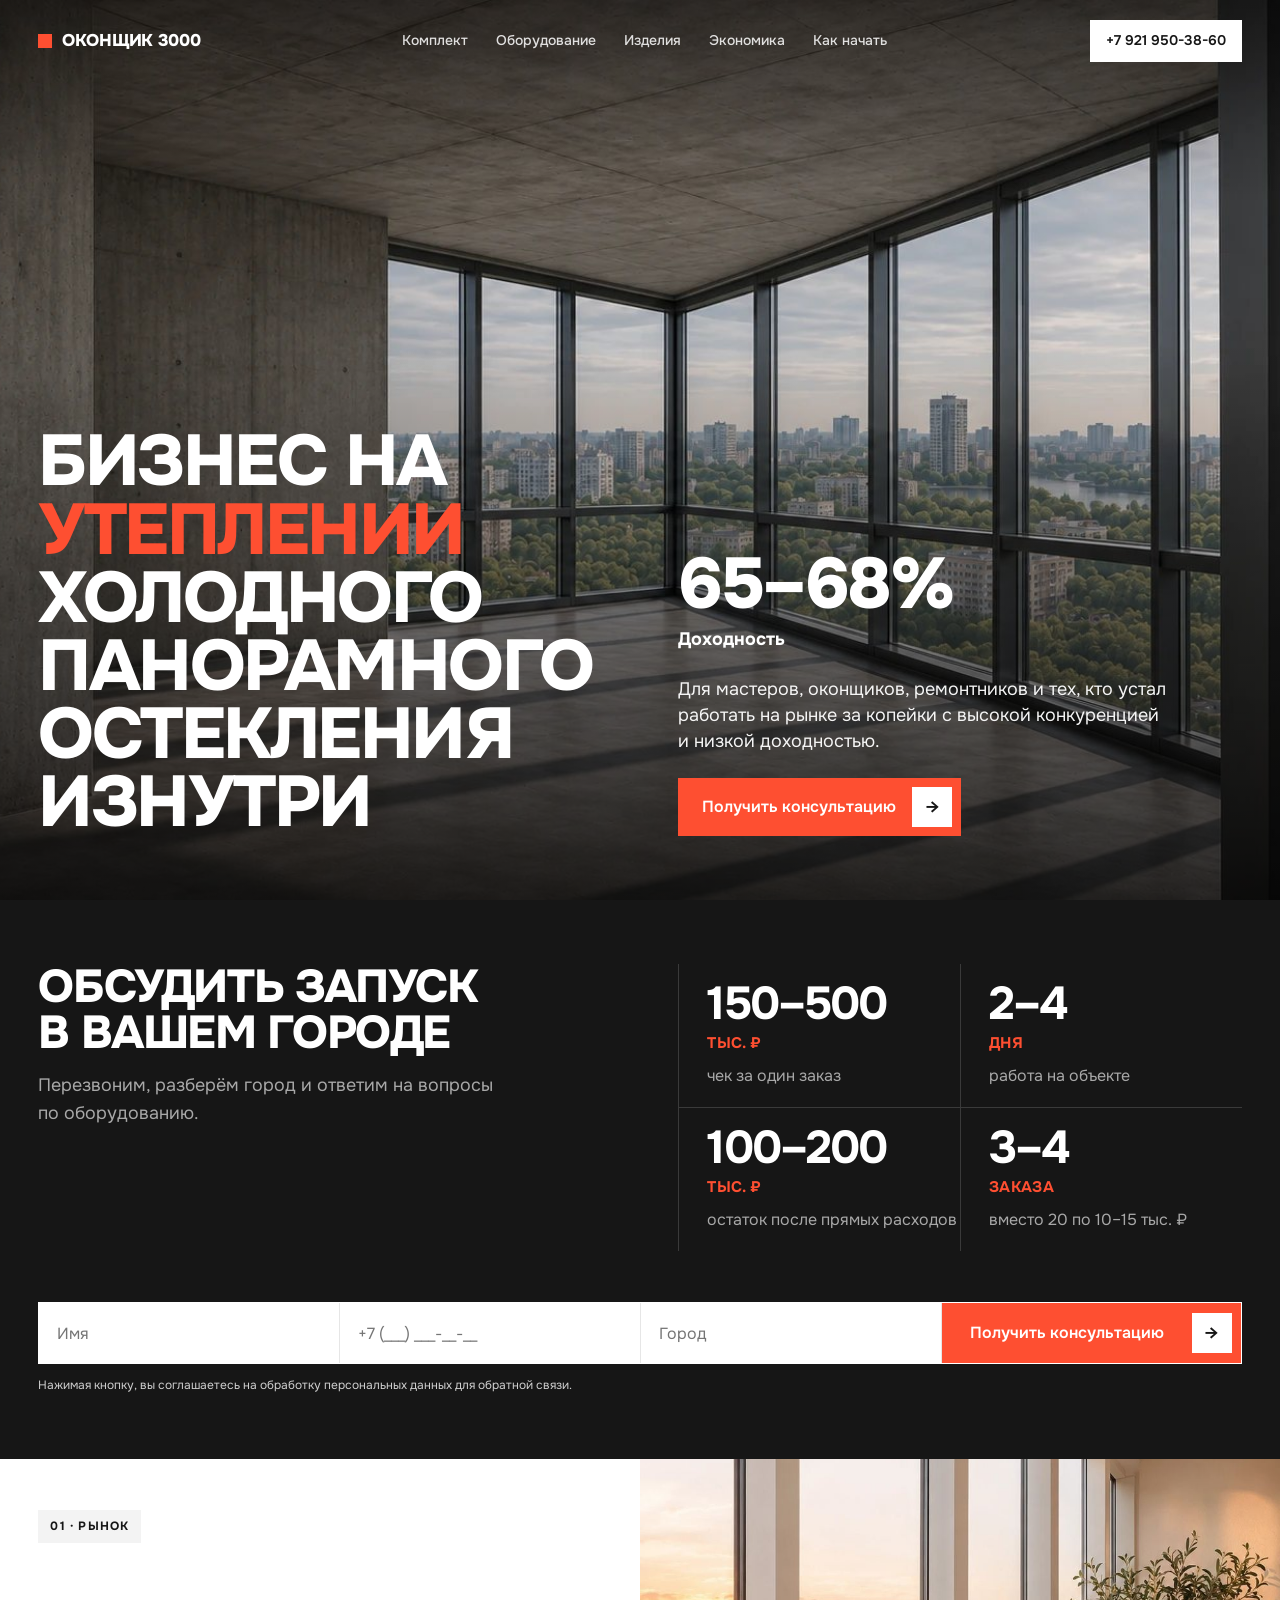
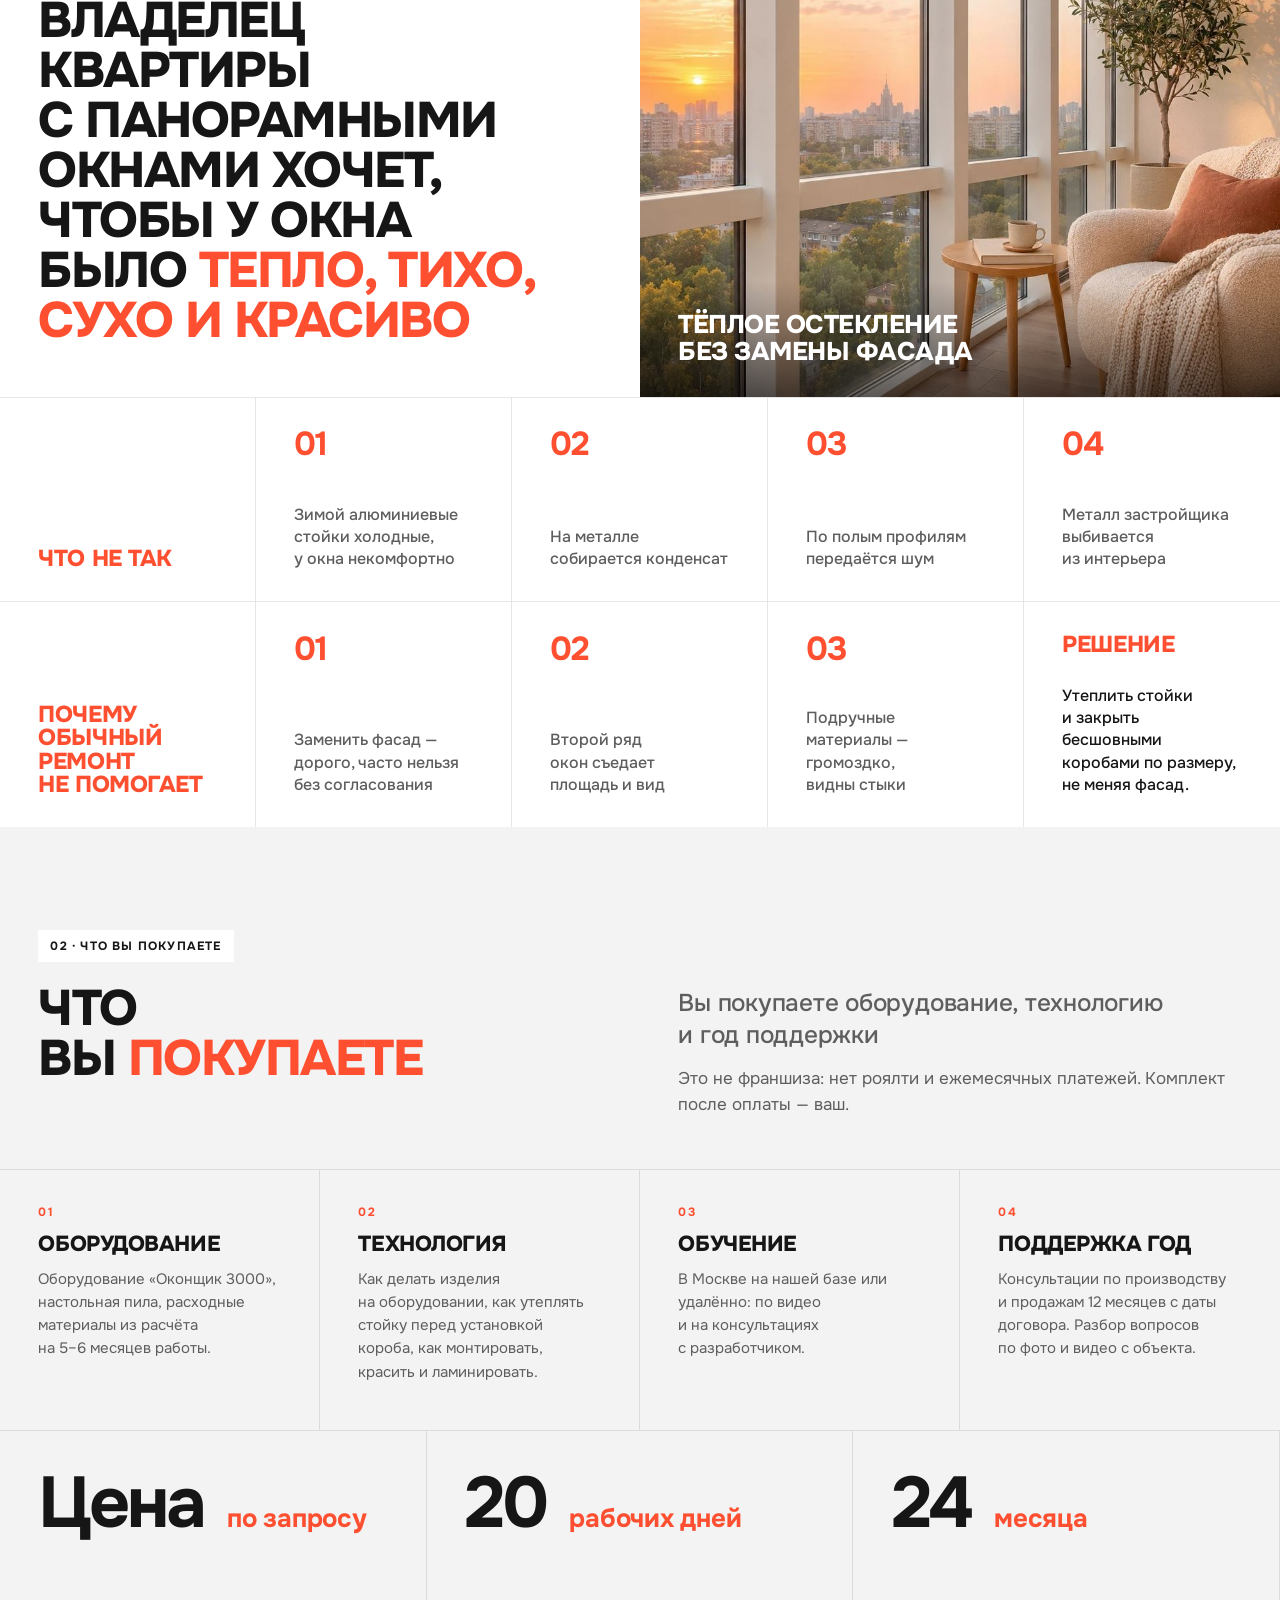
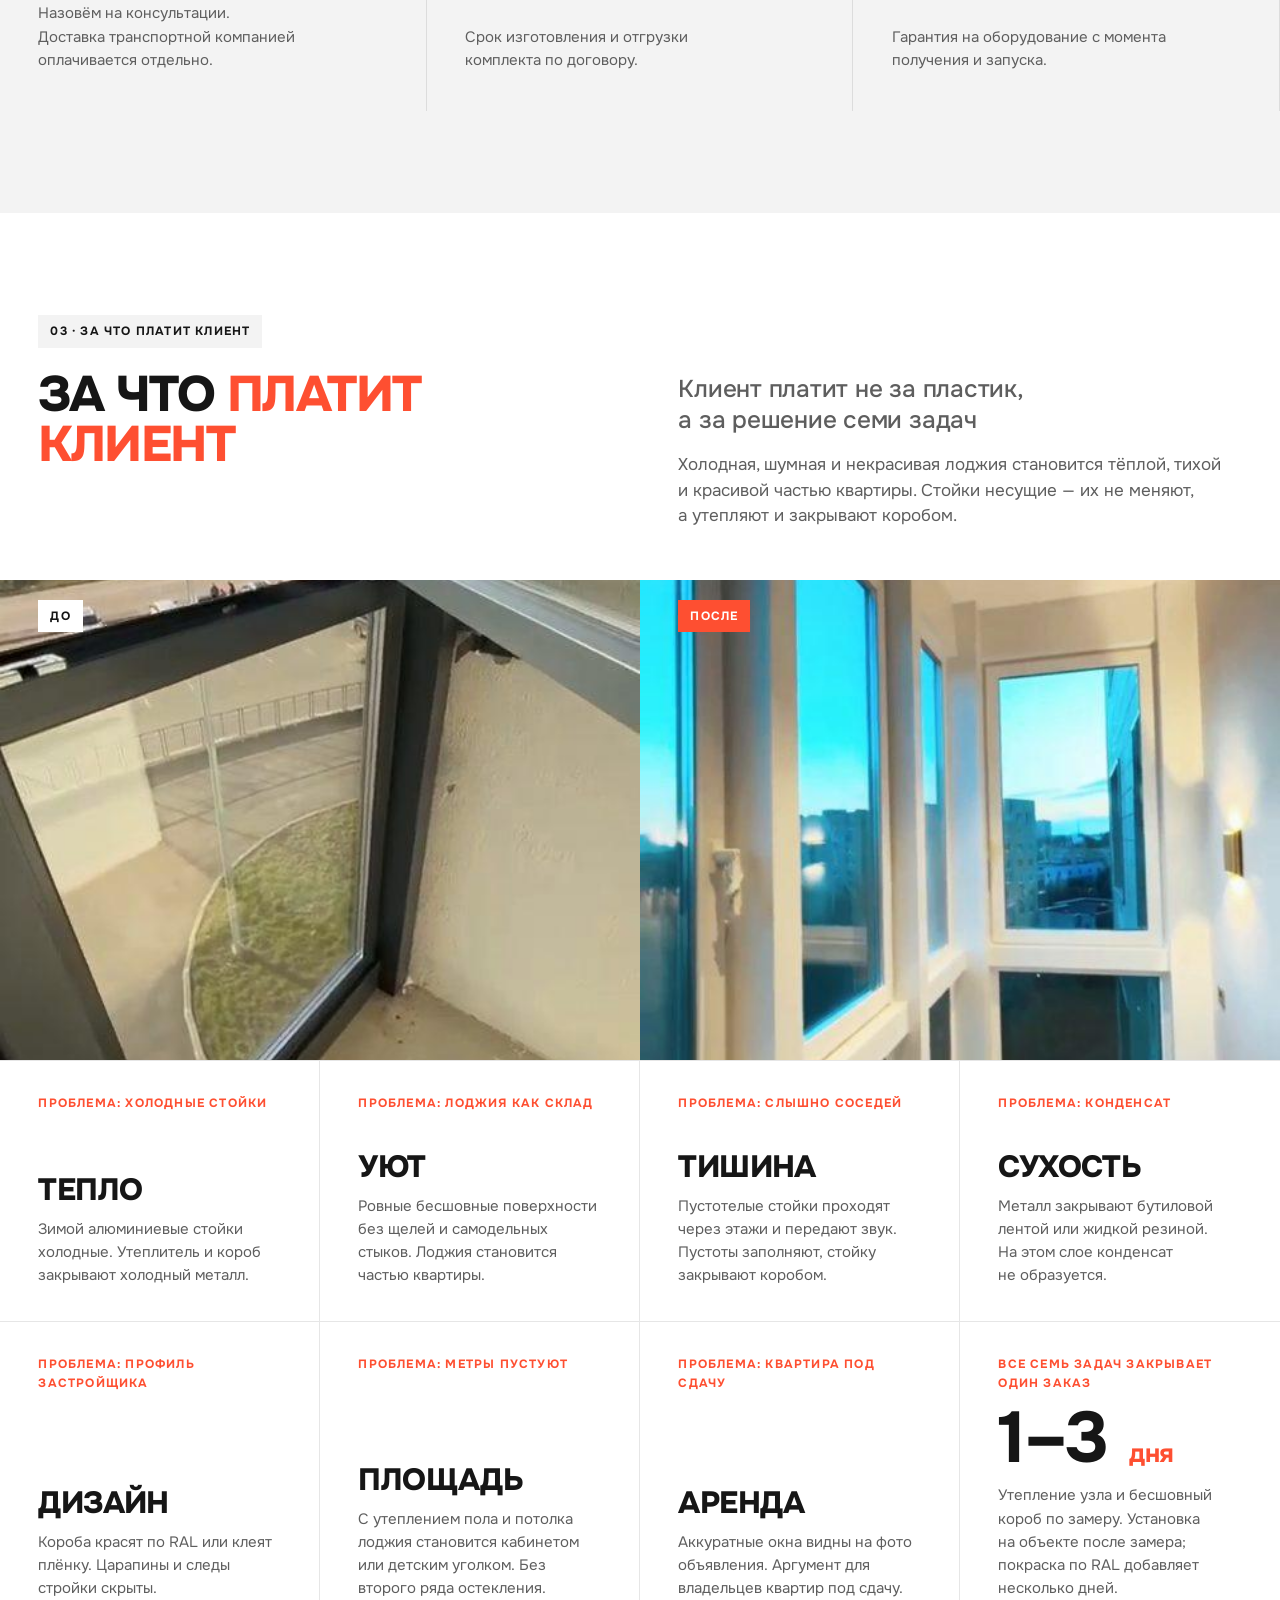
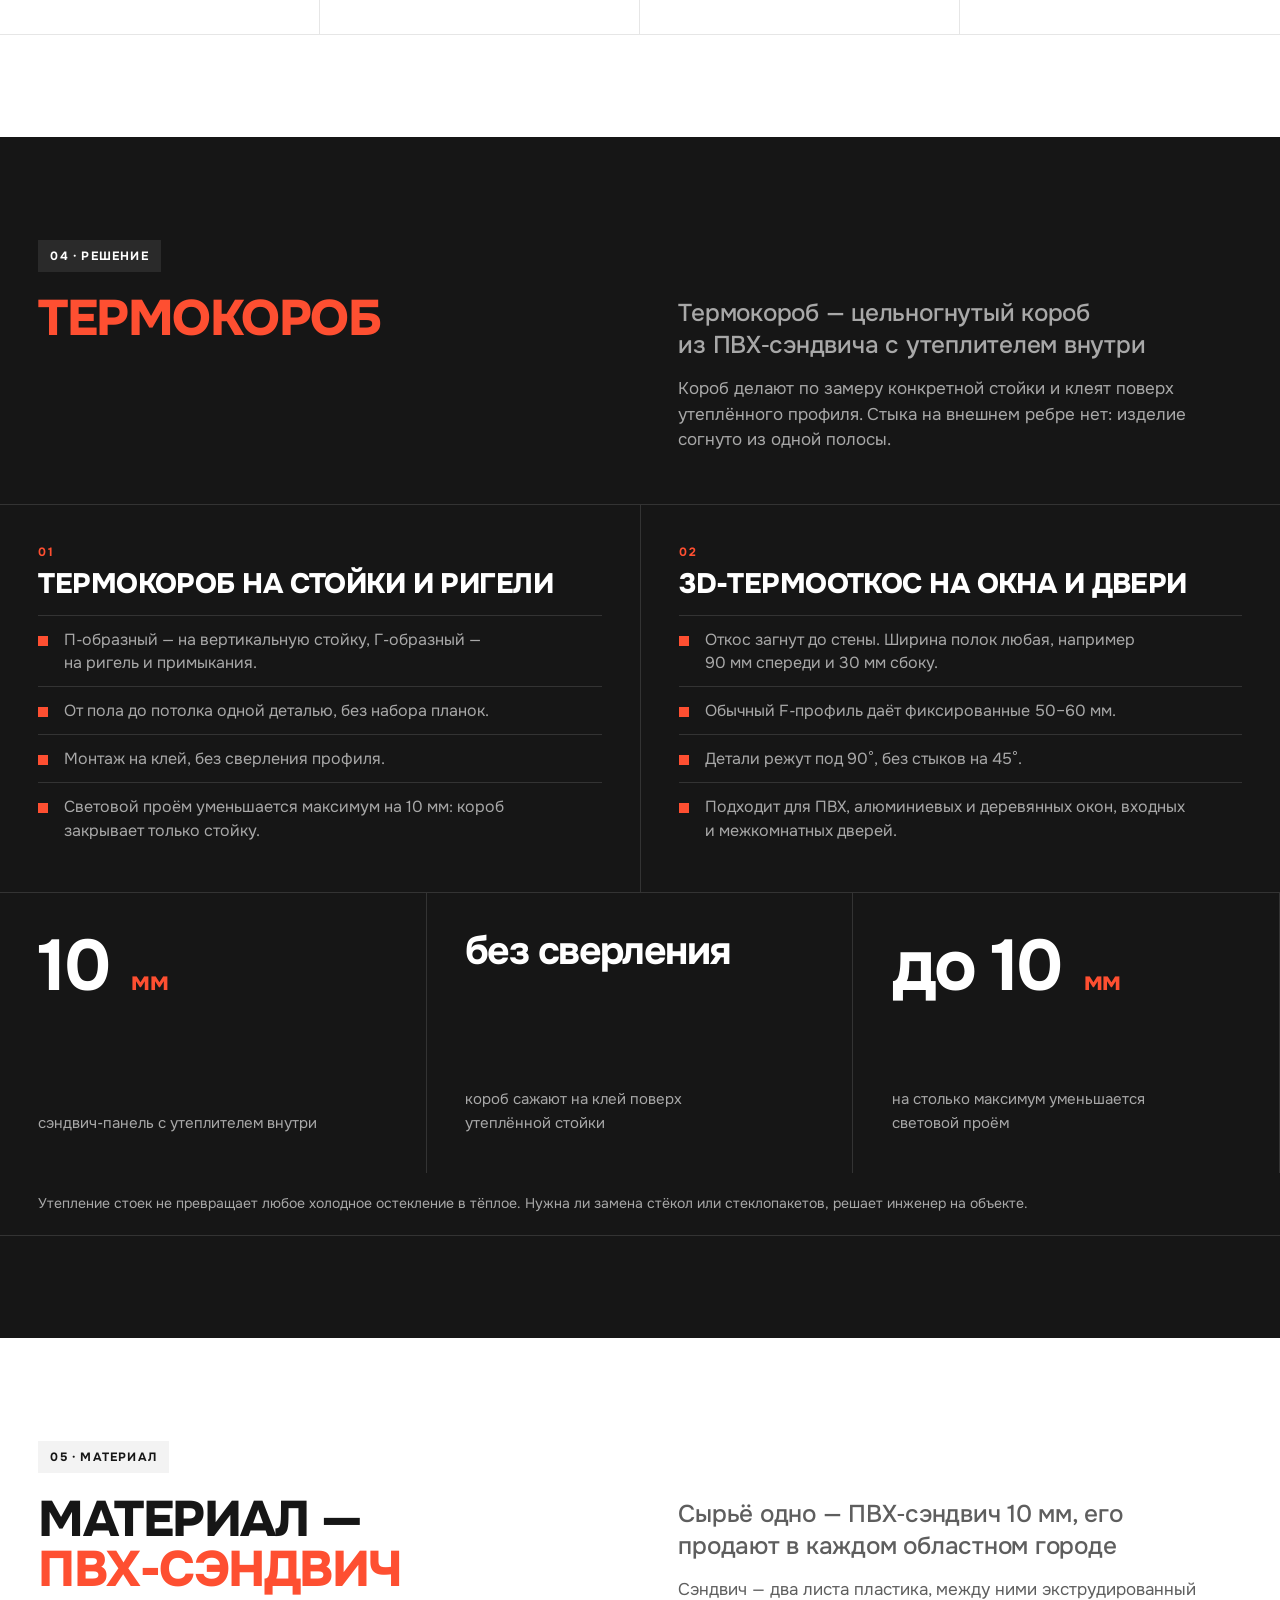
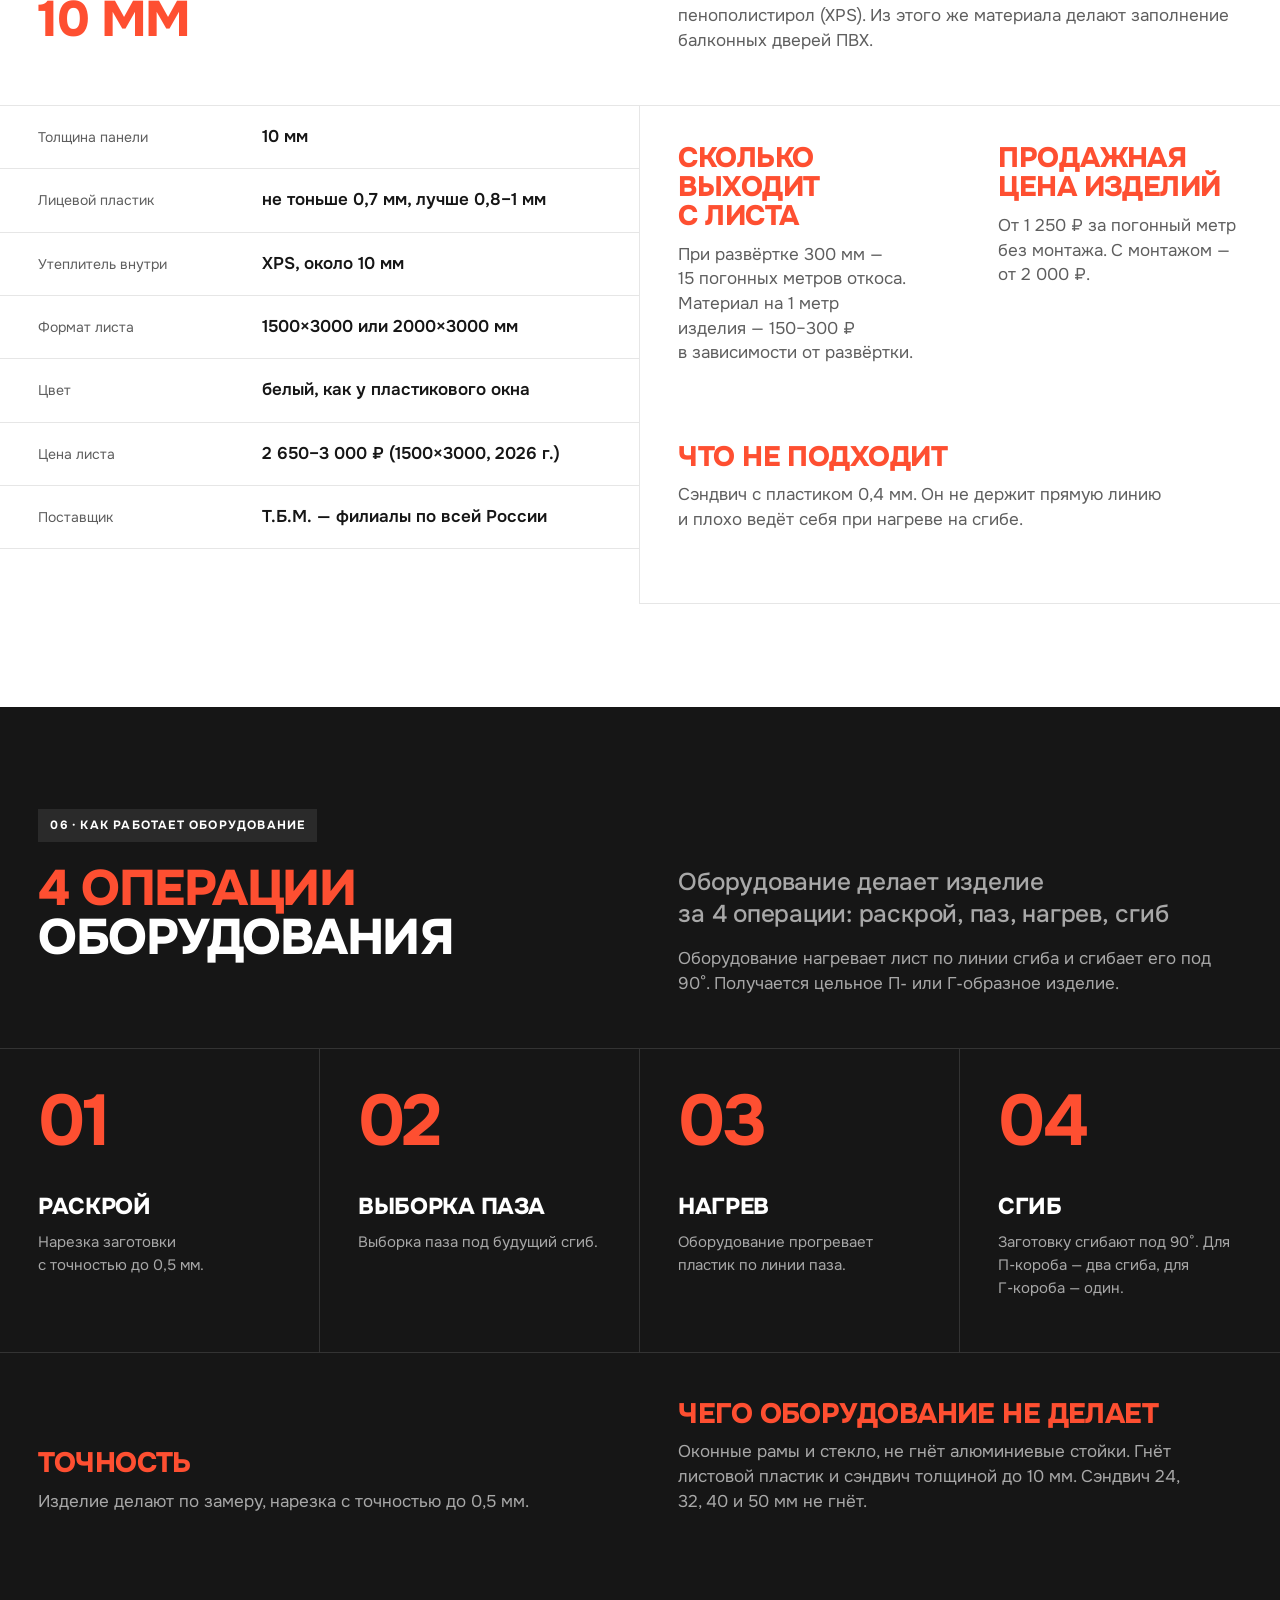
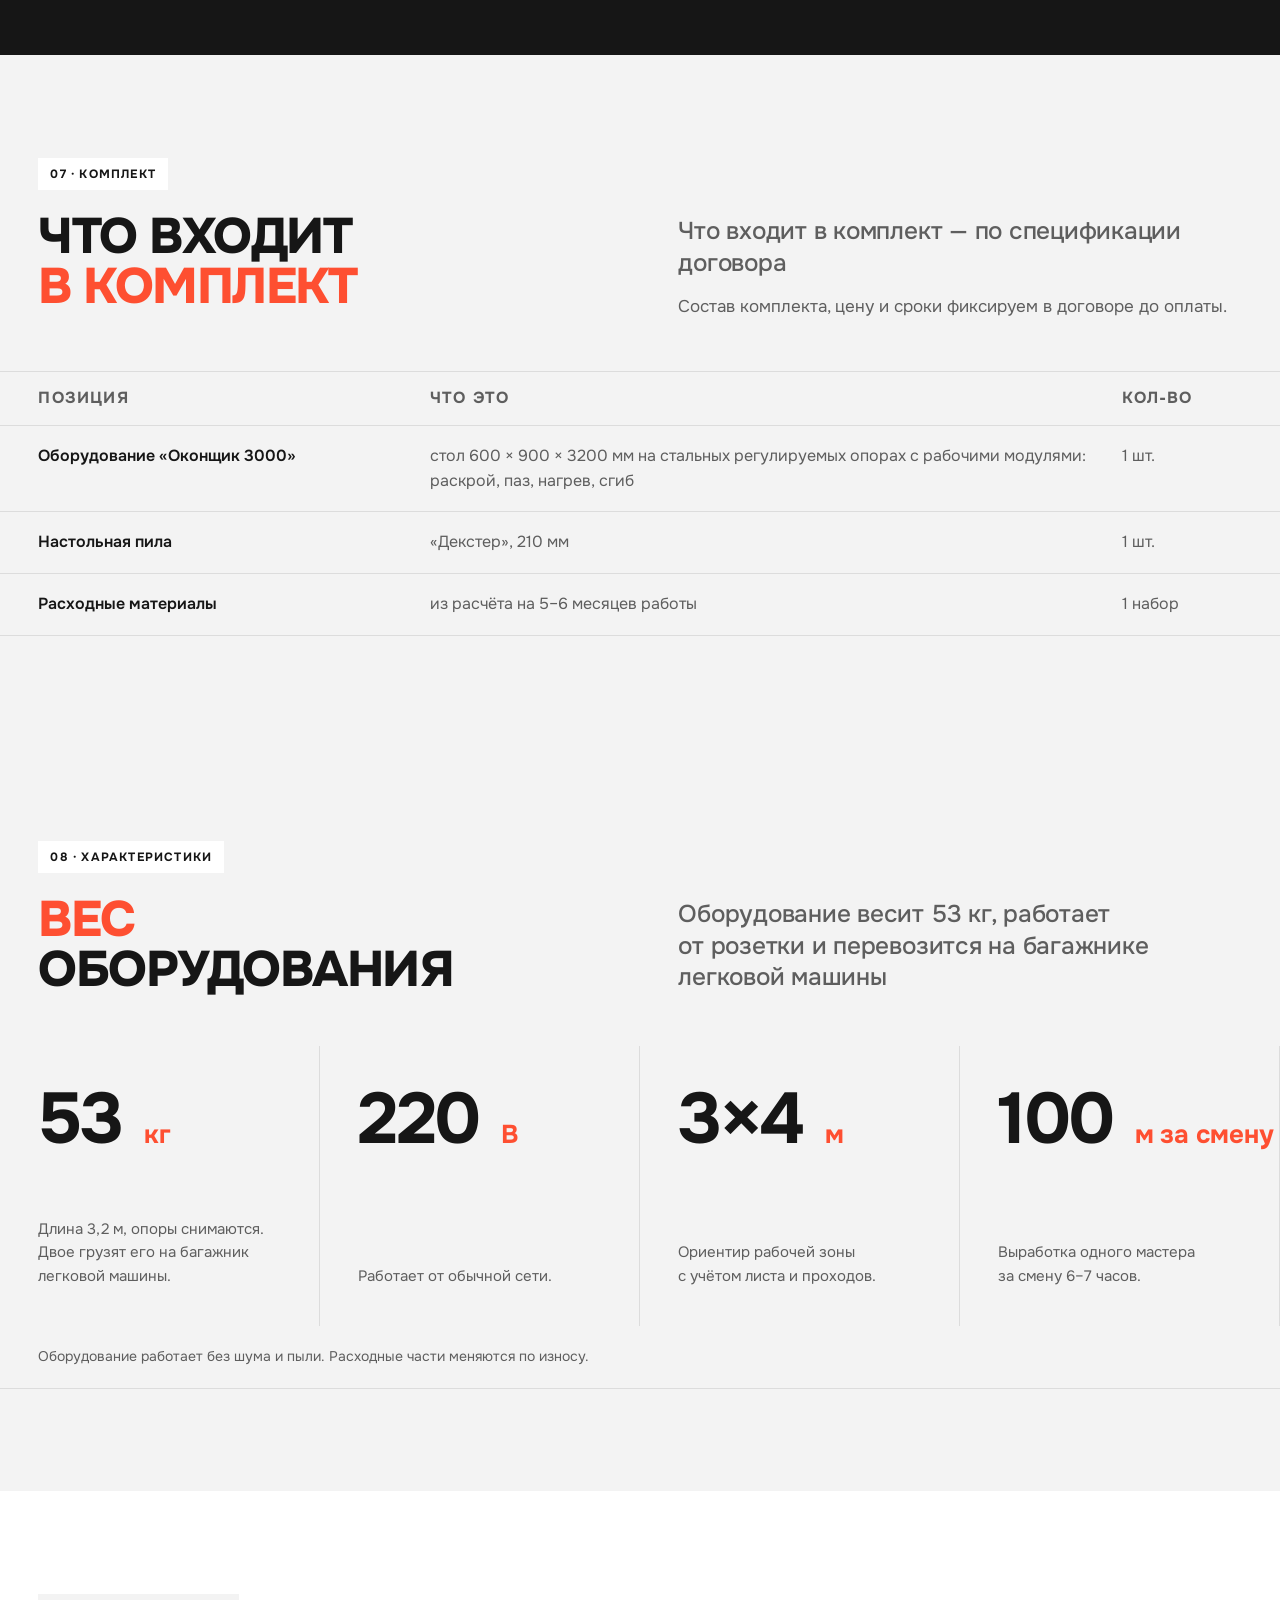
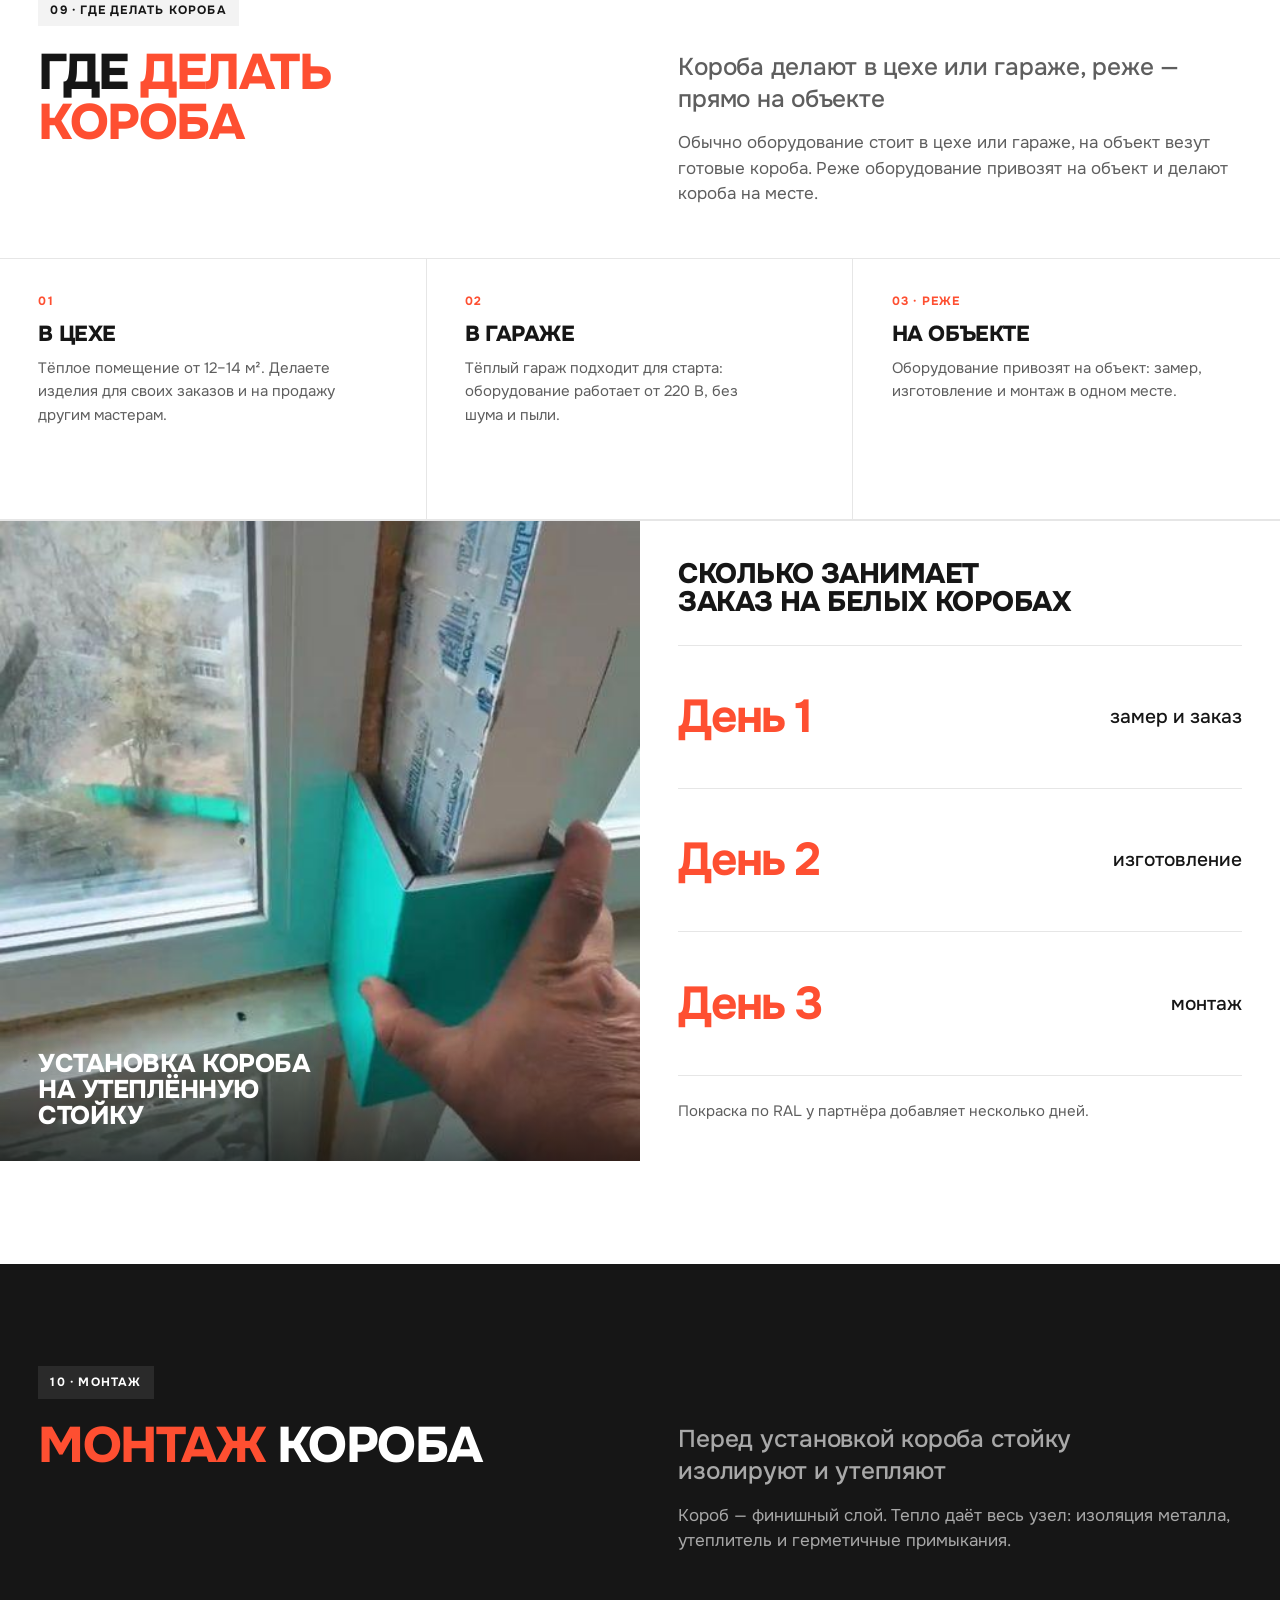
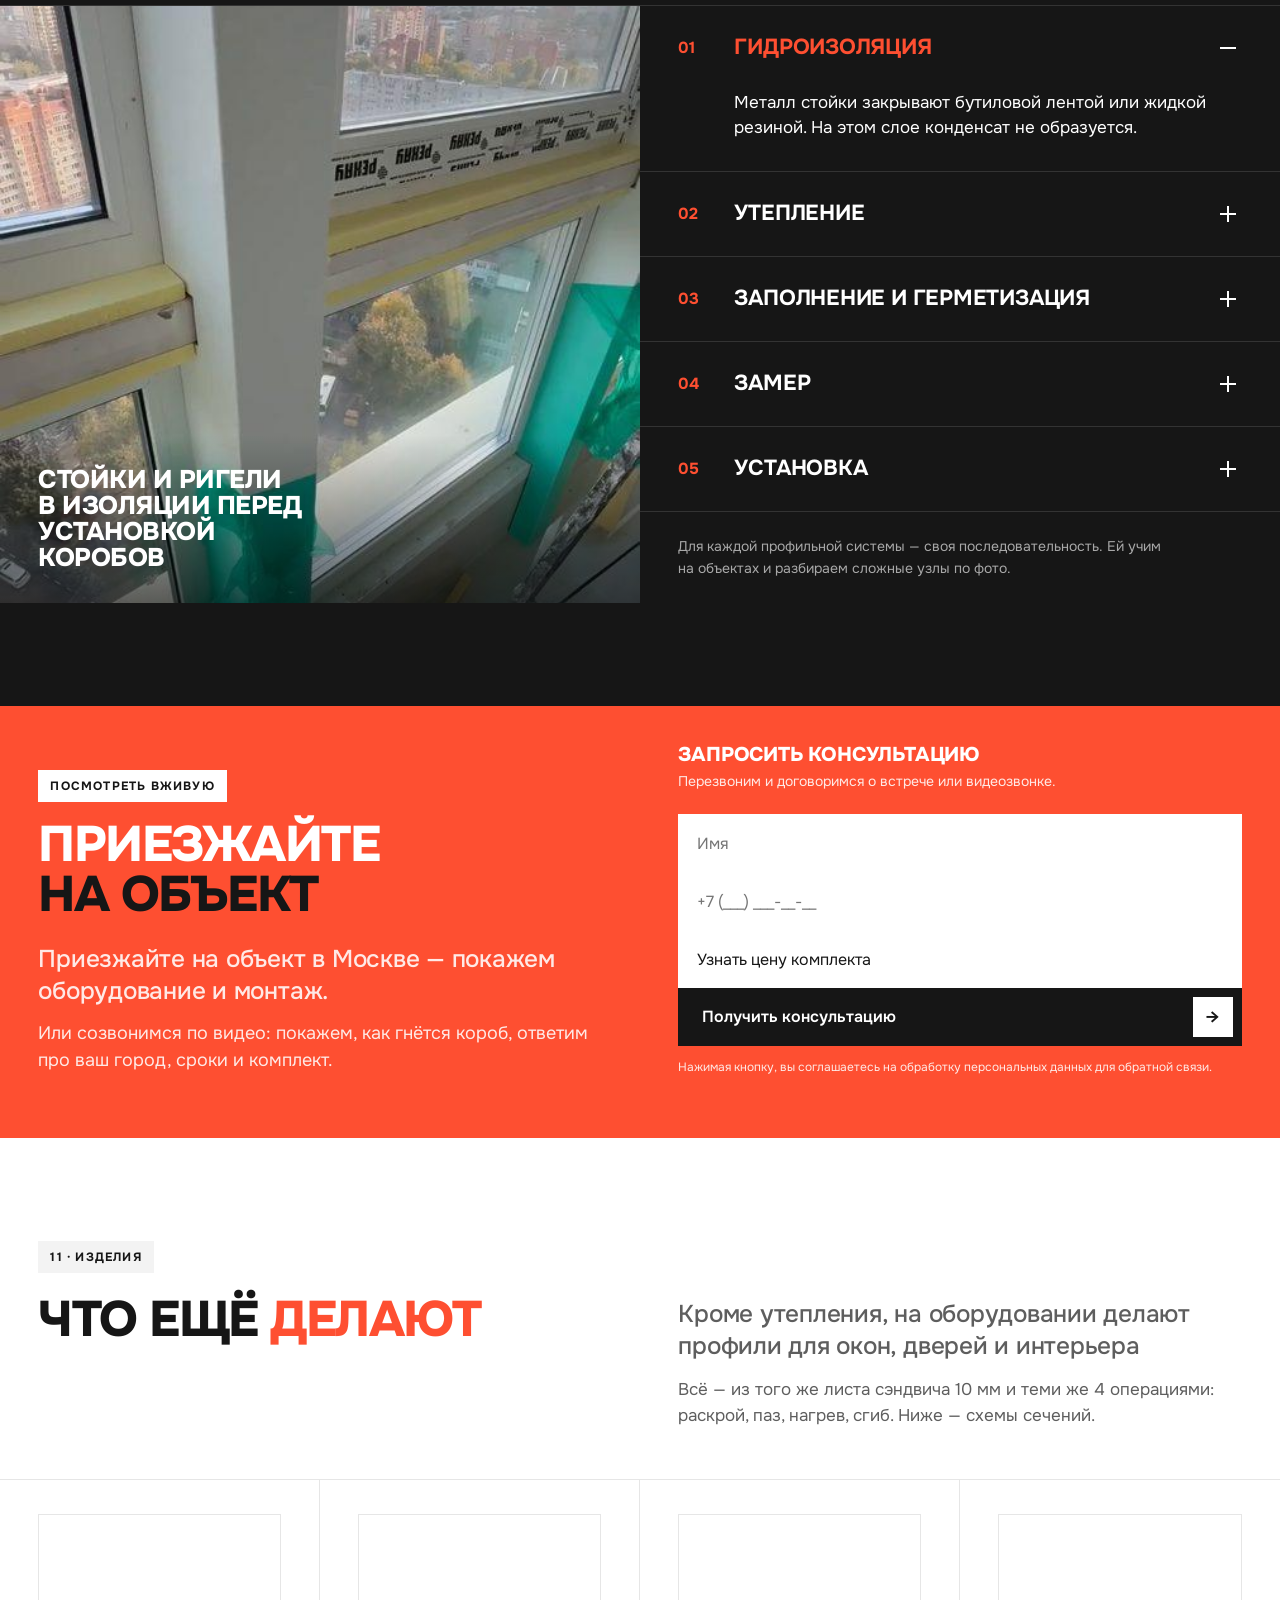
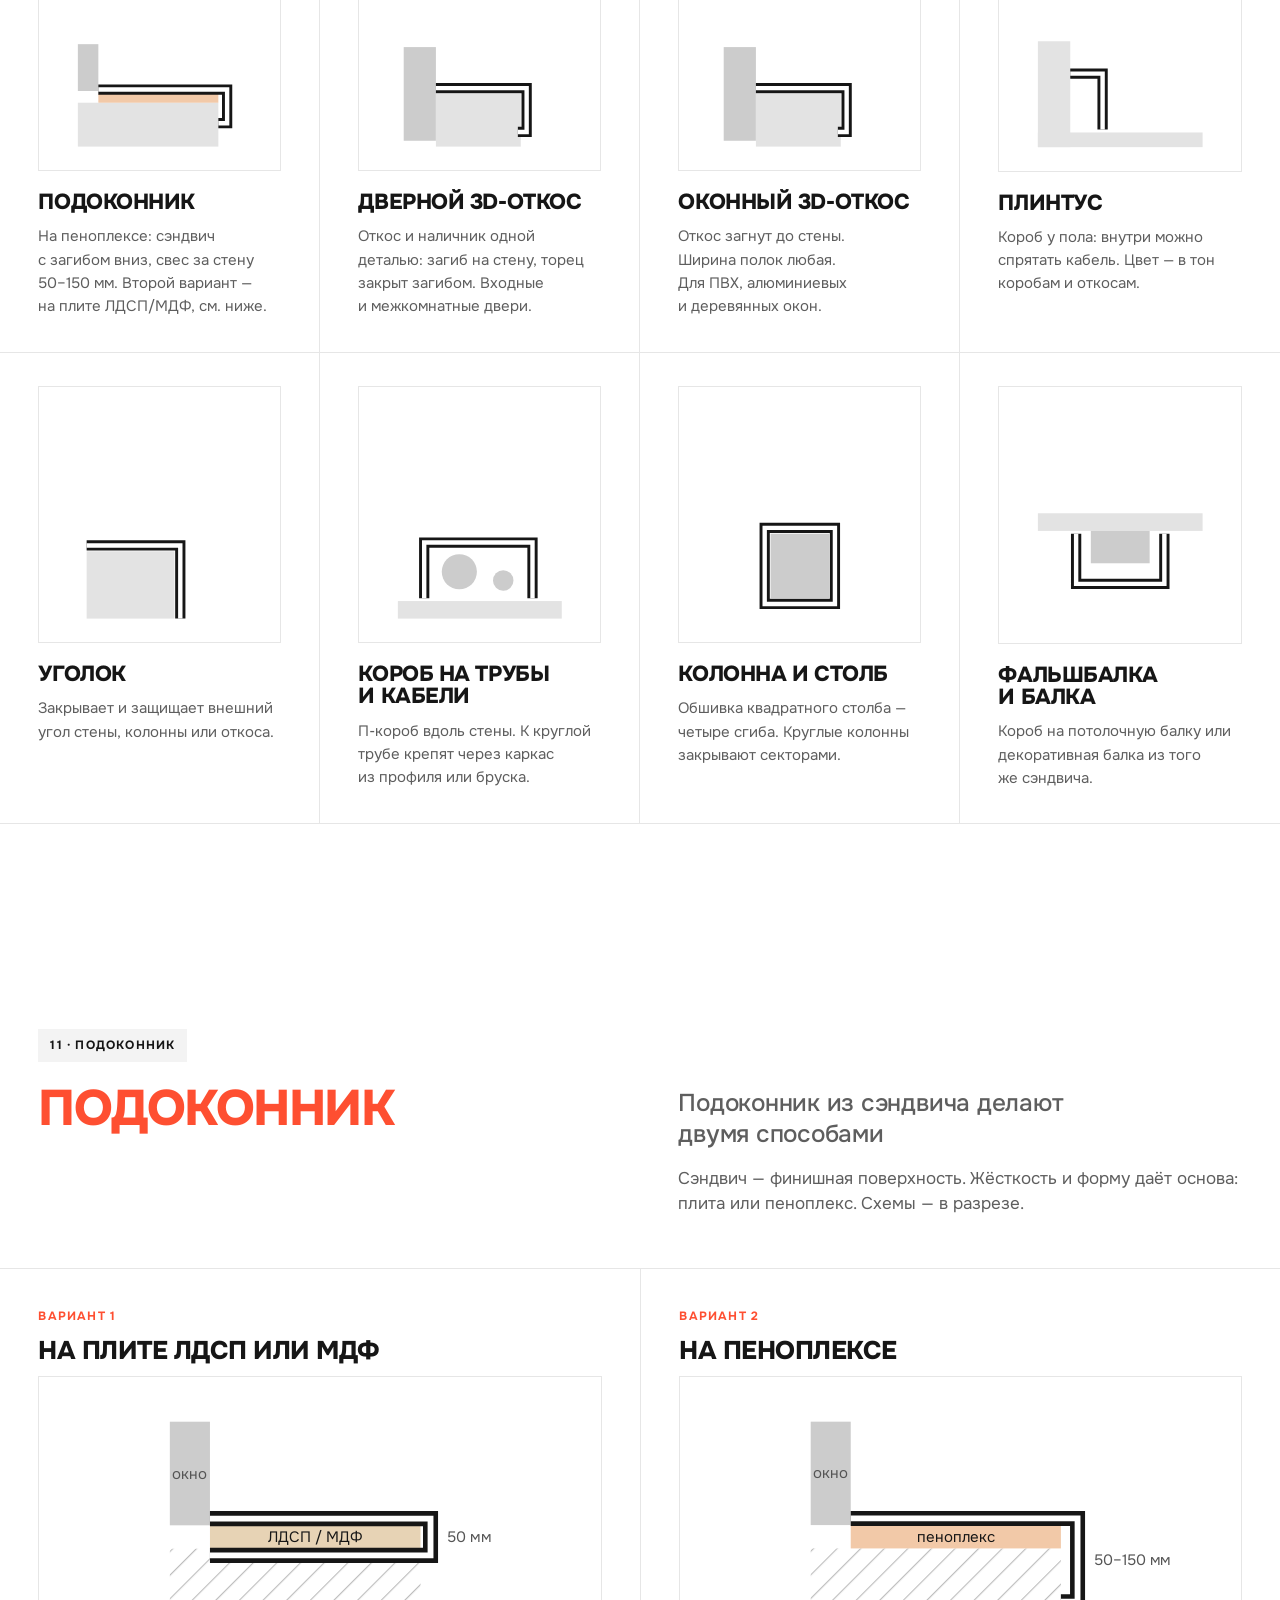
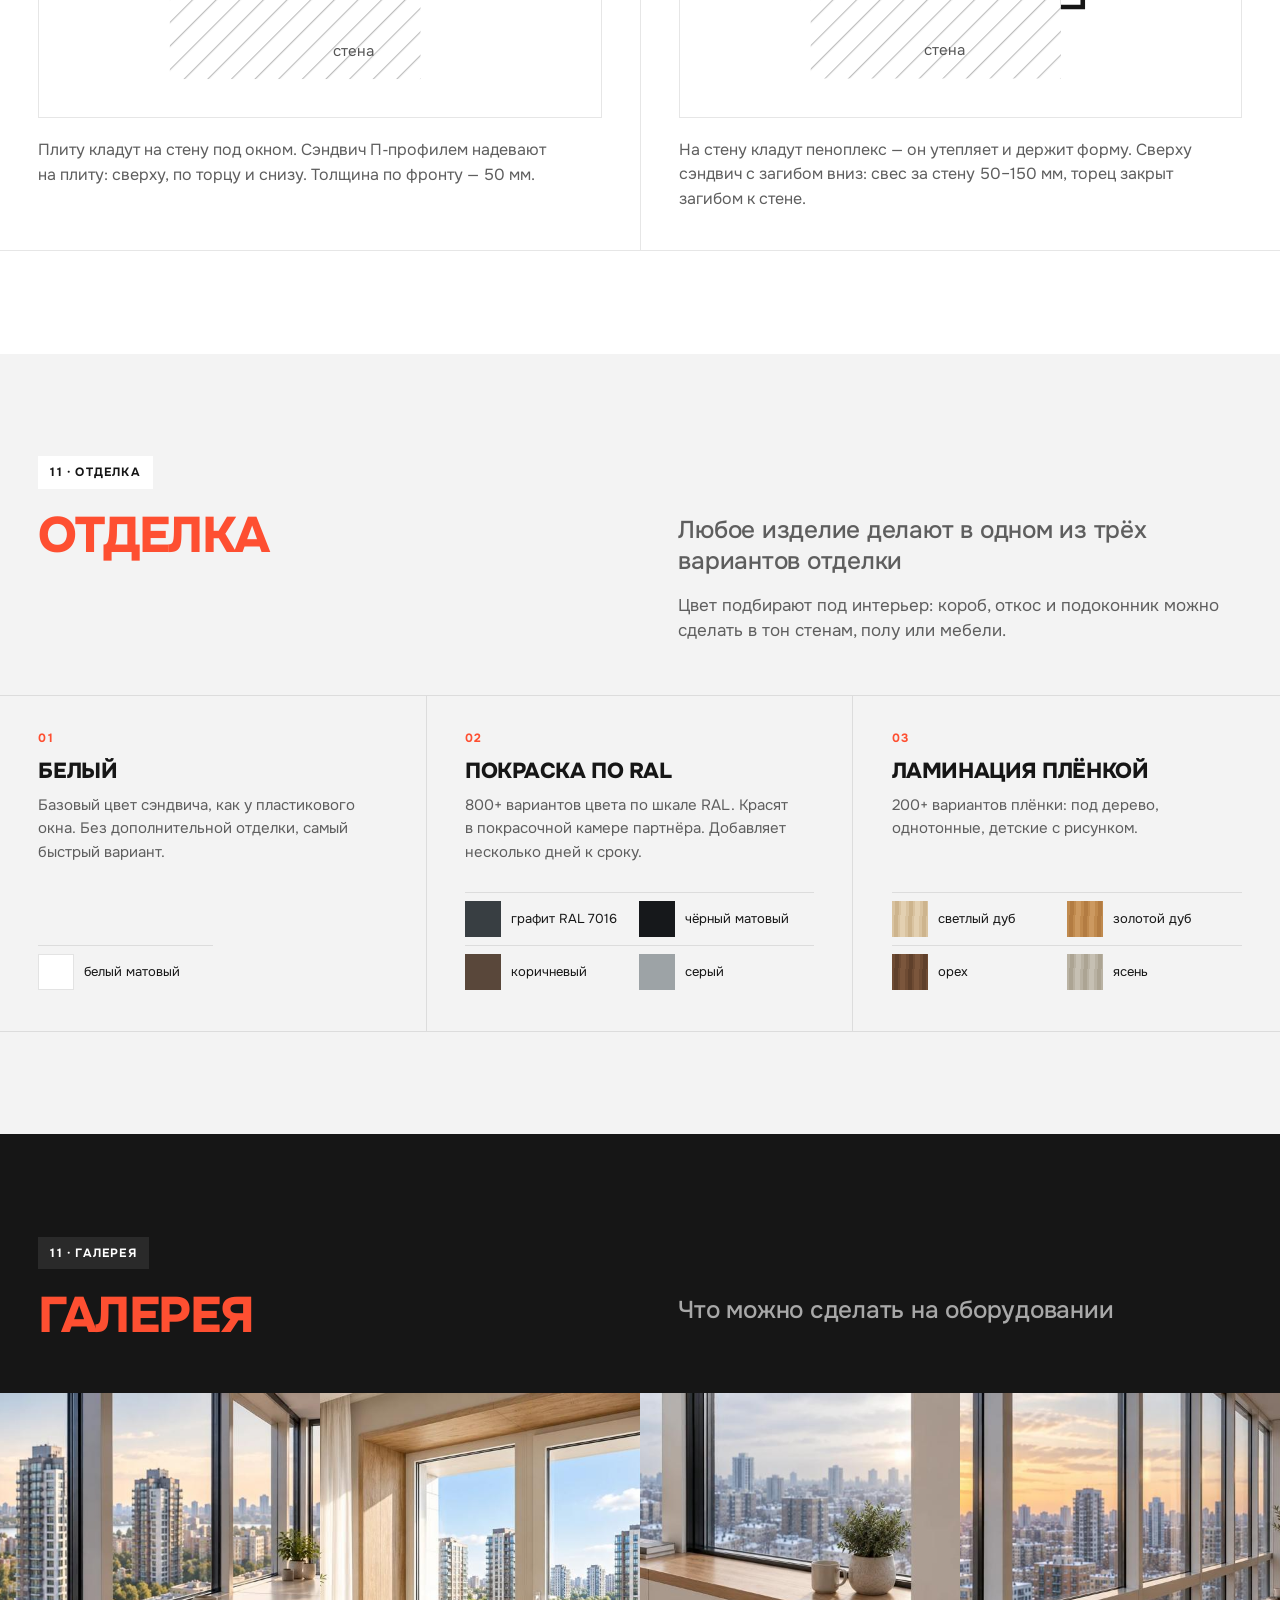
==== commit f3bb2a4e: "Лендинг DS 4.1: один фон на секцию (белый/серый/графит/красный), внутри без цветных заливок Co-Autho" ====
--- a/materials/landing/ds41/index.html
+++ b/materials/landing/ds41/index.html
@@ -427,6 +427,37 @@
  .fstrip.hz .frow{grid-template-columns:1fr 1fr}}
 @media(max-width:600px){.nums4.n2>div{padding-left:16px}.fstrip.hz .frow{grid-template-columns:1fr}.nums4.n2 .num{font-size:34px}}
 @media(max-width:360px){.nums4.n2 .num{font-size:28px}.nums4.n2>div{padding-left:12px}}
+
+/* ===== ТЕМЫ СЕКЦИЙ: один фон на секцию, внутри без заливок ===== */
+.t-w{--bg:#fff;--fg:#161616;--mu:#5E5E5E;--ln:#E6E6E6;--a2:#FE4F31;--lb:#F3F3F3;--lbf:#161616}
+.t-g{--bg:#F3F3F3;--fg:#161616;--mu:#5E5E5E;--ln:#DCDCDC;--a2:#FE4F31;--lb:#fff;--lbf:#161616}
+.t-d{--bg:#161616;--fg:#fff;--mu:#A8A8A8;--ln:#333;--a2:#FE4F31;--lb:#2A2A2A;--lbf:#fff}
+.t-r{--bg:#FE4F31;--fg:#fff;--mu:rgba(255,255,255,.88);--ln:rgba(255,255,255,.4);--a2:#161616;--lb:#fff;--lbf:#161616}
+.T{background:var(--bg)!important;color:var(--fg);padding-bottom:var(--sec)}
+.T.mk,.T.midf,.T.final{padding-bottom:0}
+.T.midf{margin-top:0}
+.T *{border-color:var(--ln)!important}
+/* снять внутренние заливки */
+.T .cb,.T .cards>div,.T .tile,.T .band,.T .days,.T .gar,.T .obj,.T .mk-c,.T .acc details,.T .acc details[open],.T .ft-r,.T .svgw,.T .lform.v,.T .dark,.T .ol.tot{background:transparent!important;color:inherit!important}
+.T .svgw{border:1px solid var(--ln)}
+/* текст */
+.T h2,.T h3,.T b,.T .num,.T .sfull,.T .cap,.T summary,.T .days h3,.T .days b,.T .ol b,.T .kv b,.T .tbl b{color:var(--fg)}
+.T p,.T .lead,.T .note,.T .kv span,.T .ol span,.T .tbl span,.T ul.ln li,.T .fhead p,.T .agree,.T .pay-s p,.T .ft-l{color:var(--mu)!important}
+.T .ph .cap,.T .gal figcaption{color:#fff!important}
+/* акценты */
+.T em,.T .k,.T .num small,.T .mk-n,.T .steps .num,.T .acc .n,.T .days .num,.T .pay-n,.T .cb>span,.T .mk-c.hd h3,.T .mk-c.sol h3,.T .acc details[open] summary .t{color:var(--a2)!important}
+.T .mk-c.sol p,.T .acc details[open] p{color:var(--fg)!important}
+.T ul.ln li::before,.T .yes::before{background:var(--a2)}
+.T .lbl{background:var(--lb);color:var(--lbf)}
+.T .ol.tot{border-top:2px solid var(--fg)!important;margin:0;padding:16px 0}.T .ol.tot b{color:var(--a2)}
+.T .ft-r.own{border-top:2px solid var(--fg)!important}.T .ft-r.own .ft-l,.T .ft-r.own b,.T .ft-r.own span{color:var(--fg)!important}
+.T .tile{border-right:1px solid var(--ln)}
+/* кнопки и формы в красных секциях */
+.t-r .btn{background:#161616}.t-r .btn:hover{background:#000}
+.t-r .lform.v .ok b{color:#fff}
+.T .lform input,.T .lform select,.T .lform textarea{background:#fff;color:#161616}
+.T .lform.v.ac{background:transparent!important}
+.T .more-btn{background:transparent;color:var(--fg)}.T .more-btn:hover{background:var(--a2);color:#fff}
 </style></head>
 <body>
 <header class="hero" id="top">
@@ -463,7 +494,7 @@
   <div class="ok"><b>Заявка отправлена</b>Перезвоним в ближайшее время. Или сразу: <a href="tel:+79219503860">+7 921 950-38-60</a>, звонок или MAX.</div>
 </form></div>
 </section>
-<section class="mk" id="s01">
+<section class="mk T t-w" id="s01">
   <div class="mk-top">
     <div class="mk-h"><span class="lbl">01 · Рынок</span><h2 class="h2 ">Владелец квартиры с панорамными окнами хочет, чтобы у окна было <em>тепло, тихо, сухо и красиво</em></h2></div>
     <div class="ph"><img src="../img/hero.jpg" alt="Лоджия: белые короба на стойках панорамного остекления" loading="lazy"><div class="c"><span class="cap up">Тёплое остекление без замены фасада</span></div></div>
@@ -476,7 +507,7 @@
     <div class="mk-c sol"><h3 class="up">Решение</h3><p>Утеплить стойки и закрыть бесшовными коробами по размеру, не меняя фасад.</p></div>
   </div>
 </section>
-<section class="sec" id="s02">
+<section class="sec T t-g" id="s02">
   <div class="shead">
   <div class="shead-lbl"><span class="lbl">02 · Что вы покупаете</span></div>
   <div class="shead-l"><h2 class="h2 ">Что вы <em>покупаете</em></h2></div>
@@ -494,7 +525,7 @@
     <div class="tile"><div class="num">24 <small>месяца</small></div><p>Гарантия на оборудование с момента получения и запуска.</p></div>
   </div>
 </section>
-<section class="sec" id="s03">
+<section class="sec T t-w" id="s03">
   <div class="shead">
   <div class="shead-lbl"><span class="lbl">03 · За что платит клиент</span></div>
   <div class="shead-l"><h2 class="h2 ">За что <em>платит клиент</em></h2></div>
@@ -508,7 +539,7 @@
     <div class="acc-b"><span class="k">Все семь задач закрывает один заказ</span><div class="num">1–⁠3 <small>дня</small></div><p>Утепление узла и бесшовный короб по замеру. Установка на объекте после замера; покраска по RAL добавляет несколько дней.</p></div>
   </div>
 </section>
-<section class="sec" id="s04">
+<section class="sec T t-d" id="s04">
   <div class="shead">
   <div class="shead-lbl"><span class="lbl">04 · Решение</span></div>
   <div class="shead-l"><h2 class="h2 "><em>Термокороб</em></h2></div>
@@ -525,7 +556,7 @@
   </div>
   <p class="note">Утепление стоек не превращает любое холодное остекление в тёплое. Нужна ли замена стёкол или стеклопакетов, решает инженер на объекте.</p>
 </section>
-<section class="sec" id="s05">
+<section class="sec T t-w" id="s05">
   <div class="shead">
   <div class="shead-lbl"><span class="lbl">05 · Материал</span></div>
   <div class="shead-l"><h2 class="h2 ">Материал — <em>ПВХ‑сэндвич 10 мм</em></h2></div>
@@ -540,7 +571,7 @@
     </div>
   </div>
 </section>
-<section class="sec dark" id="s06">
+<section class="sec T t-d" id="s06">
   <div class="shead">
   <div class="shead-lbl"><span class="lbl">06 · Как работает оборудование</span></div>
   <div class="shead-l"><h2 class="h2 "><em>4 операции</em> оборудования</h2></div>
@@ -557,7 +588,7 @@
     <div class="cb g2c"><span class="up">Чего оборудование не делает</span><p>Оконные рамы и стекло, не гнёт алюминиевые стойки. Гнёт листовой пластик и сэндвич толщиной до 10 мм. Сэндвич 24, 32, 40 и 50 мм не гнёт.</p></div>
   </div>
 </section>
-<section class="sec" id="s07">
+<section class="sec T t-g" id="s07">
   <div class="shead">
   <div class="shead-lbl"><span class="lbl">07 · Комплект</span></div>
   <div class="shead-l"><h2 class="h2 ">Что входит <em>в комплект</em></h2></div>
@@ -570,7 +601,7 @@
     <div><b>Расходные материалы</b><span>из расчёта на 5–⁠6 месяцев работы</span><span>1 набор</span></div>
   </div>
 </section>
-<section class="sec" id="s08">
+<section class="sec T t-g" id="s08">
   <div class="shead">
   <div class="shead-lbl"><span class="lbl">08 · Характеристики</span></div>
   <div class="shead-l"><h2 class="h2 "><em>Вес</em> оборудования</h2></div>
@@ -584,7 +615,7 @@
   </div>
   <p class="note">Оборудование работает без шума и пыли. Расходные части меняются по износу.</p>
 </section>
-<section class="sec" id="s09">
+<section class="sec T t-w" id="s09">
   <div class="shead">
   <div class="shead-lbl"><span class="lbl">09 · Где делать короба</span></div>
   <div class="shead-l"><h2 class="h2 ">Где <em>делать короба</em></h2></div>
@@ -606,7 +637,7 @@
     </div>
   </div>
 </section>
-<section class="sec" id="s10">
+<section class="sec T t-d" id="s10">
   <div class="shead">
   <div class="shead-lbl"><span class="lbl">10 · Монтаж</span></div>
   <div class="shead-l"><h2 class="h2 "><em>Монтаж</em> короба</h2></div>
@@ -617,9 +648,9 @@
     <div class="acc"><details open><summary><span class="n">01</span><span class="t">Гидроизоляция</span><span class="pm"></span></summary><p>Металл стойки закрывают бутиловой лентой или жидкой резиной. На этом слое конденсат не образуется.</p></details><details><summary><span class="n">02</span><span class="t">Утепление</span><span class="pm"></span></summary><p>На вертикальные и горизонтальные профили клеят пеноплекс.</p></details><details><summary><span class="n">03</span><span class="t">Заполнение и герметизация</span><span class="pm"></span></summary><p>Пустоты заполняют пеной, примыкания проходят герметиком. Между стеклопакетом и коробом прокладывают резину.</p></details><details><summary><span class="n">04</span><span class="t">Замер</span><span class="pm"></span></summary><p>Снимают точный размер стойки.</p></details><details><summary><span class="n">05</span><span class="t">Установка</span><span class="pm"></span></summary><p>Чистовой короб сажают на клей или герметик, который не растворяет пенополистирол. Крепёж в профиль не нужен.</p></details><p class="note in">Для каждой профильной системы — своя последовательность. Ей учим на объектах и разбираем сложные узлы по фото.</p></div>
   </div>
 </section>
-<section class="midf dark" id="form-mid-sec">
+<section class="midf T t-r" id="form-mid-sec">
   <div class="midf-t"><span class="lbl">Посмотреть вживую</span><h2 class="h2 ">Приезжайте <em>на объект</em></h2><p class="sfull">Приезжайте на объект в Москве — покажем оборудование и монтаж.</p><p class="lead">Или созвонимся по видео: покажем, как гнётся короб, ответим про ваш город, сроки и комплект.</p></div>
-  <form class="lform v dk" id="form-mid" data-place="середина">
+  <form class="lform v" id="form-mid" data-place="середина">
   <div class="fhead"><h3>Запросить консультацию</h3><p>Перезвоним и договоримся о встрече или видеозвонке.</p></div>
   <div class="frow">
     <input name="name" placeholder="Имя" autocomplete="name" required>
@@ -631,7 +662,7 @@
   <div class="ok"><b>Заявка отправлена</b>Перезвоним в ближайшее время. Или сразу: <a href="tel:+79219503860">+7 921 950-38-60</a>, звонок или MAX.</div>
 </form>
 </section>
-<section class="sec" id="s11">
+<section class="sec T t-w" id="s11">
   <div class="shead">
   <div class="shead-lbl"><span class="lbl">11 · Изделия</span></div>
   <div class="shead-l"><h2 class="h2 ">Что ещё <em>делают</em></h2></div>
@@ -639,7 +670,7 @@
 </div>
   <div class="cards c4 prods"><div><div class="svgw"><svg viewBox="0 0 120 80" class="sec"><rect x="4" y="6" width="14" height="32" fill="#CCCCCC"/><rect x="4" y="46" width="96" height="30" fill="#E3E3E3"/><rect x="18" y="40" width="82" height="6" fill="#F2C9A8"/><path d="M18,37 L106,37 L106,60 L100,60" fill="none" stroke="#161616" stroke-width="7" stroke-linejoin="miter"/><path d="M18,37 L106,37 L106,60 L100,60" fill="none" stroke="#FFFFFF" stroke-width="3" stroke-linejoin="miter"/></svg></div><h3 class="up">Подоконник</h3><p>На пеноплексе: сэндвич с загибом вниз, свес за стену 50–⁠150 мм. Второй вариант — на плите ЛДСП/МДФ, см. ниже.</p></div><div><div class="svgw"><svg viewBox="0 0 120 80" class="sec"><rect x="8" y="8" width="22" height="64" fill="#CCCCCC"/><rect x="30" y="40" width="58" height="36" fill="#E3E3E3"/><path d="M30,36 L92,36 L92,66 L86,66" fill="none" stroke="#161616" stroke-width="7" stroke-linejoin="miter"/><path d="M30,36 L92,36 L92,66 L86,66" fill="none" stroke="#FFFFFF" stroke-width="3" stroke-linejoin="miter"/></svg></div><h3 class="up">Дверной 3D‑откос</h3><p>Откос и наличник одной деталью: загиб на стену, торец закрыт загибом. Входные и межкомнатные двери.</p></div><div><div class="svgw"><svg viewBox="0 0 120 80" class="sec"><rect x="8" y="8" width="22" height="64" fill="#CCCCCC"/><rect x="30" y="40" width="58" height="36" fill="#E3E3E3"/><path d="M30,36 L92,36 L92,66 L86,66" fill="none" stroke="#161616" stroke-width="7" stroke-linejoin="miter"/><path d="M30,36 L92,36 L92,66 L86,66" fill="none" stroke="#FFFFFF" stroke-width="3" stroke-linejoin="miter"/></svg></div><h3 class="up">Оконный 3D‑откос</h3><p>Откос загнут до стены. Ширина полок любая. Для ПВХ, алюминиевых и деревянных окон.</p></div><div><div class="svgw"><svg viewBox="0 0 120 80" class="sec"><rect x="4" y="4" width="22" height="72" fill="#E3E3E3"/><rect x="4" y="66" width="112" height="10" fill="#E3E3E3"/><path d="M26,26 L48,26 L48,64" fill="none" stroke="#161616" stroke-width="7" stroke-linejoin="miter"/><path d="M26,26 L48,26 L48,64" fill="none" stroke="#FFFFFF" stroke-width="3" stroke-linejoin="miter"/></svg></div><h3 class="up">Плинтус</h3><p>Короб у пола: внутри можно спрятать кабель. Цвет — в тон коробам и откосам.</p></div><div><div class="svgw"><svg viewBox="0 0 120 80" class="sec"><rect x="10" y="30" width="60" height="46" fill="#E3E3E3"/><path d="M10,26 L74,26 L74,76" fill="none" stroke="#161616" stroke-width="7" stroke-linejoin="miter"/><path d="M10,26 L74,26 L74,76" fill="none" stroke="#FFFFFF" stroke-width="3" stroke-linejoin="miter"/></svg></div><h3 class="up">Уголок</h3><p>Закрывает и защищает внешний угол стены, колонны или откоса.</p></div><div><div class="svgw"><svg viewBox="0 0 120 80" class="sec"><rect x="4" y="64" width="112" height="12" fill="#E3E3E3"/><circle cx="46" cy="44" r="12" fill="#CCCCCC"/><circle cx="76" cy="50" r="7" fill="#CCCCCC"/><path d="M22,62 L22,24 L96,24 L96,62" fill="none" stroke="#161616" stroke-width="7" stroke-linejoin="miter"/><path d="M22,62 L22,24 L96,24 L96,62" fill="none" stroke="#FFFFFF" stroke-width="3" stroke-linejoin="miter"/></svg></div><h3 class="up">Короб на трубы и кабели</h3><p>П‑короб вдоль стены. К круглой трубе крепят через каркас из профиля или бруска.</p></div><div><div class="svgw"><svg viewBox="0 0 120 80" class="sec"><rect x="40" y="18" width="40" height="44" fill="#CCCCCC"/><path d="M36,14 L84,14 L84,66 L36,66 Z" fill="none" stroke="#161616" stroke-width="7" stroke-linejoin="miter"/><path d="M36,14 L84,14 L84,66 L36,66 Z" fill="none" stroke="#FFFFFF" stroke-width="3" stroke-linejoin="miter"/></svg></div><h3 class="up">Колонна и столб</h3><p>Обшивка квадратного столба — четыре сгиба. Круглые колонны закрывают секторами.</p></div><div><div class="svgw"><svg viewBox="0 0 120 80" class="sec"><rect x="4" y="4" width="112" height="12" fill="#E3E3E3"/><rect x="40" y="16" width="40" height="22" fill="#CCCCCC"/><path d="M30,18 L30,52 L90,52 L90,18" fill="none" stroke="#161616" stroke-width="7" stroke-linejoin="miter"/><path d="M30,18 L30,52 L90,52 L90,18" fill="none" stroke="#FFFFFF" stroke-width="3" stroke-linejoin="miter"/></svg></div><h3 class="up">Фальшбалка и балка</h3><p>Короб на потолочную балку или декоративная балка из того же сэндвича.</p></div></div>
 </section>
-<section class="sec" id="s11b">
+<section class="sec T t-w" id="s11b">
   <div class="shead">
   <div class="shead-lbl"><span class="lbl">11 · Подоконник</span></div>
   <div class="shead-l"><h2 class="h2 "><em>Подоконник</em></h2></div>
@@ -650,7 +681,7 @@
     <div><span class="k">Вариант 2</span><h3 class="up">На пеноплексе</h3><div class="svgw"><svg viewBox="0 0 260 170" class="bigsec"><defs><pattern id="ht2" width="10" height="10" patternUnits="userSpaceOnUse" patternTransform="rotate(45)"><line x1="0" y1="0" x2="0" y2="10" stroke="#BDBDBD" stroke-width="1.4"/></pattern></defs><rect x="40" y="10" width="24" height="62" fill="#CCCCCC"/><text x="52" y="44" font-size="9" font-family="Onest" fill="#555555" text-anchor="middle">окно</text><rect x="40" y="86" width="150" height="78" fill="url(#ht2)"/><rect x="64" y="72" width="126" height="14" fill="#F2C9A8"/><text x="127" y="82" font-size="9" font-family="Onest" fill="#161616" text-anchor="middle">пеноплекс</text><path d="M64,68 L200,68 L200,118 L190,118" fill="none" stroke="#161616" stroke-width="9" stroke-linejoin="miter"/><path d="M64,68 L200,68 L200,118 L190,118" fill="none" stroke="#FFFFFF" stroke-width="3.5" stroke-linejoin="miter"/><text x="210" y="96" font-size="9" font-family="Onest" fill="#555555" text-anchor="start">50–⁠150 мм</text><text x="120" y="150" font-size="9" font-family="Onest" fill="#555555" text-anchor="middle">стена</text></svg></div><p>На стену кладут пеноплекс — он утепляет и держит форму. Сверху сэндвич с загибом вниз: свес за стену 50–⁠150 мм, торец закрыт загибом к стене.</p></div>
   </div>
 </section>
-<section class="sec" id="s11c">
+<section class="sec T t-g" id="s11c">
   <div class="shead">
   <div class="shead-lbl"><span class="lbl">11 · Отделка</span></div>
   <div class="shead-l"><h2 class="h2 "><em>Отделка</em></h2></div>
@@ -662,7 +693,7 @@
     <div><span class="k">03</span><h3 class="up">Ламинация плёнкой</h3><p>200+ вариантов плёнки: под дерево, однотонные, детские с рисунком.</p><div class="sws"><div class="sw"><i style="background:repeating-linear-gradient(92deg,#D9C3A0 0 3px,#CDB48D 3px 7px,#D9C3A0 7px 9px,#E3D0B1 9px 14px);"></i><span>светлый дуб</span></div><div class="sw"><i style="background:repeating-linear-gradient(92deg,#C08A4E 0 3px,#B37C42 3px 7px,#C08A4E 7px 9px,#CC9960 9px 14px);"></i><span>золотой дуб</span></div><div class="sw"><i style="background:repeating-linear-gradient(92deg,#6E4B33 0 3px,#5F402B 3px 7px,#6E4B33 7px 9px,#7B563C 9px 14px);"></i><span>орех</span></div><div class="sw"><i style="background:repeating-linear-gradient(92deg,#B9B2A3 0 3px,#ACA493 3px 7px,#B9B2A3 7px 9px,#C6C0B3 9px 14px);"></i><span>ясень</span></div></div></div>
   </div>
 </section>
-<section class="sec" id="s11d">
+<section class="sec T t-d" id="s11d">
   <div class="shead">
   <div class="shead-lbl"><span class="lbl">11 · Галерея</span></div>
   <div class="shead-l"><h2 class="h2 "><em>Галерея</em></h2></div>
@@ -671,7 +702,7 @@
   <div class="galgrid" id="gal"><figure class="gal"><img src="../img/g01.jpg" loading="lazy" alt="Подоконник-столешница вдоль панорамного окна"><figcaption>Подоконник‑столешница вдоль панорамного окна</figcaption></figure><figure class="gal"><img src="../img/g02.jpg" loading="lazy" alt="Портал балконного блока и 3D-откосы под светлый дуб"><figcaption>Портал балконного блока и 3D‑откосы под светлый дуб</figcaption></figure><figure class="gal"><img src="../img/g03.jpg" loading="lazy" alt="Подоконник под дуб на ригеле, белые короба на стойках и парапете"><figcaption>Подоконник под дуб на ригеле, белые короба на стойках и парапете</figcaption></figure><figure class="gal"><img src="../img/g04.jpg" loading="lazy" alt="Лоджия: белые короба на стойках и ригелях"><figcaption>Лоджия: белые короба на стойках и ригелях</figcaption></figure><figure class="gal"><img src="../img/g05.jpg" loading="lazy" alt="Эркер: белые короба на стойках граней"><figcaption>Эркер: белые короба на стойках граней</figcaption></figure><figure class="gal"><img src="../img/g06.jpg" loading="lazy" alt="Откосы входной двери под светлый дуб"><figcaption>Откосы входной двери под светлый дуб</figcaption></figure><figure class="gal"><img src="../img/g07.jpg" loading="lazy" alt="Угол остекления: короб на угловой стойке и парапете"><figcaption>Угол остекления: короб на угловой стойке и парапете</figcaption></figure><figure class="gal"><img src="../img/g08.jpg" loading="lazy" alt="Белые короба на стойках и нижнем ригеле у пола"><figcaption>Белые короба на стойках и нижнем ригеле у пола</figcaption></figure><figure class="gal"><img data-src="../img/g09.jpg" alt="Лоджия: белые короба на стойках и ригеле"><figcaption>Лоджия: белые короба на стойках и ригеле</figcaption></figure><figure class="gal"><img data-src="../img/g10.jpg" alt="Белые 3D-откосы входной двери"><figcaption>Белые 3D‑откосы входной двери</figcaption></figure><figure class="gal"><img data-src="../img/g11.jpg" alt="Подоконник с боковинами вокруг радиатора, под дуб"><figcaption>Подоконник с боковинами вокруг радиатора, под дуб</figcaption></figure><figure class="gal"><img data-src="../img/g12.jpg" alt="Обрамление ниши под телевизор под орех"><figcaption>Обрамление ниши под телевизор под орех</figcaption></figure><figure class="gal"><img data-src="../img/g13.jpg" alt="Откосы, порог и плинтус балконной двери под дуб"><figcaption>Откосы, порог и плинтус балконной двери под дуб</figcaption></figure><figure class="gal"><img data-src="../img/g14.jpg" alt="Графитовые короба на стойках и ригелях"><figcaption>Графитовые короба на стойках и ригелях</figcaption></figure><figure class="gal"><img data-src="../img/g15.jpg" alt="Обшивка квадратной колонны, белый"><figcaption>Обшивка квадратной колонны, белый</figcaption></figure><figure class="gal"><img data-src="../img/g16.jpg" alt="Круглая колонна, обшитая гранями, графит"><figcaption>Круглая колонна, обшитая гранями, графит</figcaption></figure><figure class="gal"><img data-src="../img/g17.jpg" alt="Портал проёма без двери под светлый дуб"><figcaption>Портал проёма без двери под светлый дуб</figcaption></figure><figure class="gal"><img data-src="../img/g18.jpg" alt="Реечная стена из П-профилей под дуб"><figcaption>Реечная стена из П‑профилей под дуб</figcaption></figure><figure class="gal"><img data-src="../img/g19.jpg" alt="Портал выхода на лоджию под дуб"><figcaption>Портал выхода на лоджию под дуб</figcaption></figure><figure class="gal"><img data-src="../img/g20.jpg" alt="Короб на стояки в санузле с лючком"><figcaption>Короб на стояки в санузле с лючком</figcaption></figure><figure class="gal"><img data-src="../img/g21.jpg" alt="Фитнес-зал: колонны под дерево, белые короба на стойках"><figcaption>Фитнес‑зал: колонны под дерево, белые короба на стойках</figcaption></figure><figure class="gal"><img data-src="../img/g22.jpg" alt="Рама для карты под светлый дуб"><figcaption>Рама для карты под светлый дуб</figcaption></figure><figure class="gal"><img data-src="../img/g23.jpg" alt="Рама для большого зеркала под дуб"><figcaption>Рама для большого зеркала под дуб</figcaption></figure><figure class="gal"><img data-src="../img/g24.jpg" alt="Фальшбалки под светлый дуб"><figcaption>Фальшбалки под светлый дуб</figcaption></figure></div>
   <button type="button" class="more-btn" id="galbtn">Показать ещё 16 фото</button>
 </section>
-<section class="sec red" id="s12">
+<section class="sec T t-r" id="s12">
   <div class="shead">
   <div class="shead-lbl"><span class="lbl">12 · Обучение и поддержка</span></div>
   <div class="shead-l"><h2 class="h2 "><em>Обучение</em> и поддержка</h2></div>
@@ -688,7 +719,7 @@
   </div>
   <p class="note">Отдельная тема обучения — как увеличить толщину стеклопакета без альпинистов.</p>
 </section>
-<section class="sec" id="s13">
+<section class="sec T t-w" id="s13">
   <div class="shead">
   <div class="shead-lbl"><span class="lbl">13 · Гарантия и договор</span></div>
   <div class="shead-l"><h2 class="h2 "><em>Договор</em> и гарантия</h2></div>
@@ -702,7 +733,7 @@
     </div>
   </div>
 </section>
-<section class="sec" id="s14">
+<section class="sec T t-d" id="s14">
   <div class="shead">
   <div class="shead-lbl"><span class="lbl">14 · Экономика</span></div>
   <div class="shead-l"><h2 class="h2 "><em>Цены</em> и пример объекта</h2></div>
@@ -729,7 +760,7 @@
   </div>
   <p class="note">Это крупный объект, не средний заказ. Остаток 464 000 ₽ — до налогов и прочих расходов. Сколько заказов вы возьмёте, зависит от ваших продаж. Поток заявок и доход не гарантируем.</p>
 </section>
-<section class="sec" id="s15">
+<section class="sec T t-w" id="s15">
   <div class="shead">
   <div class="shead-lbl"><span class="lbl">15 · Окупаемость</span></div>
   <div class="shead-l"><h2 class="h2 "><em>Окупаемость</em></h2></div>
@@ -752,7 +783,7 @@
     </div>
   <p class="note">За комплект платите один раз.</p>
 </section>
-<section class="sec dark" id="s16">
+<section class="sec T t-d" id="s16">
   <div class="shead">
   <div class="shead-lbl"><span class="lbl">16 · Как начать</span></div>
   <div class="shead-l"><h2 class="h2 ">Как <em>начать</em></h2></div>
@@ -760,7 +791,7 @@
 </div>
   <div class="steps s3"><div><div class="num">01</div><h3 class="up">Созвон</h3><p>Разбираем ваш город, опыт и формат: опт, монтаж под ключ или оба.</p></div><div><div class="num">02</div><h3 class="up">Договор и оплата</h3><p>Отправляем договор и счёт, фиксируем состав комплекта и сроки.</p></div><div><div class="num">03</div><h3 class="up">Изготовление</h3><p>20 рабочих дней. В это время вы смотрите учебные видео.</p></div><div><div class="num">04</div><h3 class="up">Обучение</h3><p>В Москве на нашей базе или удалённо.</p></div><div><div class="num">05</div><h3 class="up">Доставка</h3><p>«Деловые линии» привозят комплект, вы запускаете оборудование.</p></div><div><div class="num">06</div><h3 class="up">Первый объект</h3><p>Вместе подбираем дом в вашем городе и ведём до сдачи первых квартир.</p></div></div>
 </section>
-<section class="final" id="form-end-sec">
+<section class="final T t-r" id="form-end-sec">
   <div class="final-t">
     <span class="lbl">Вопросы по комплекту и запуску</span>
     <h2 class="h2 ">Обсудим запуск <em>в вашем городе</em></h2>
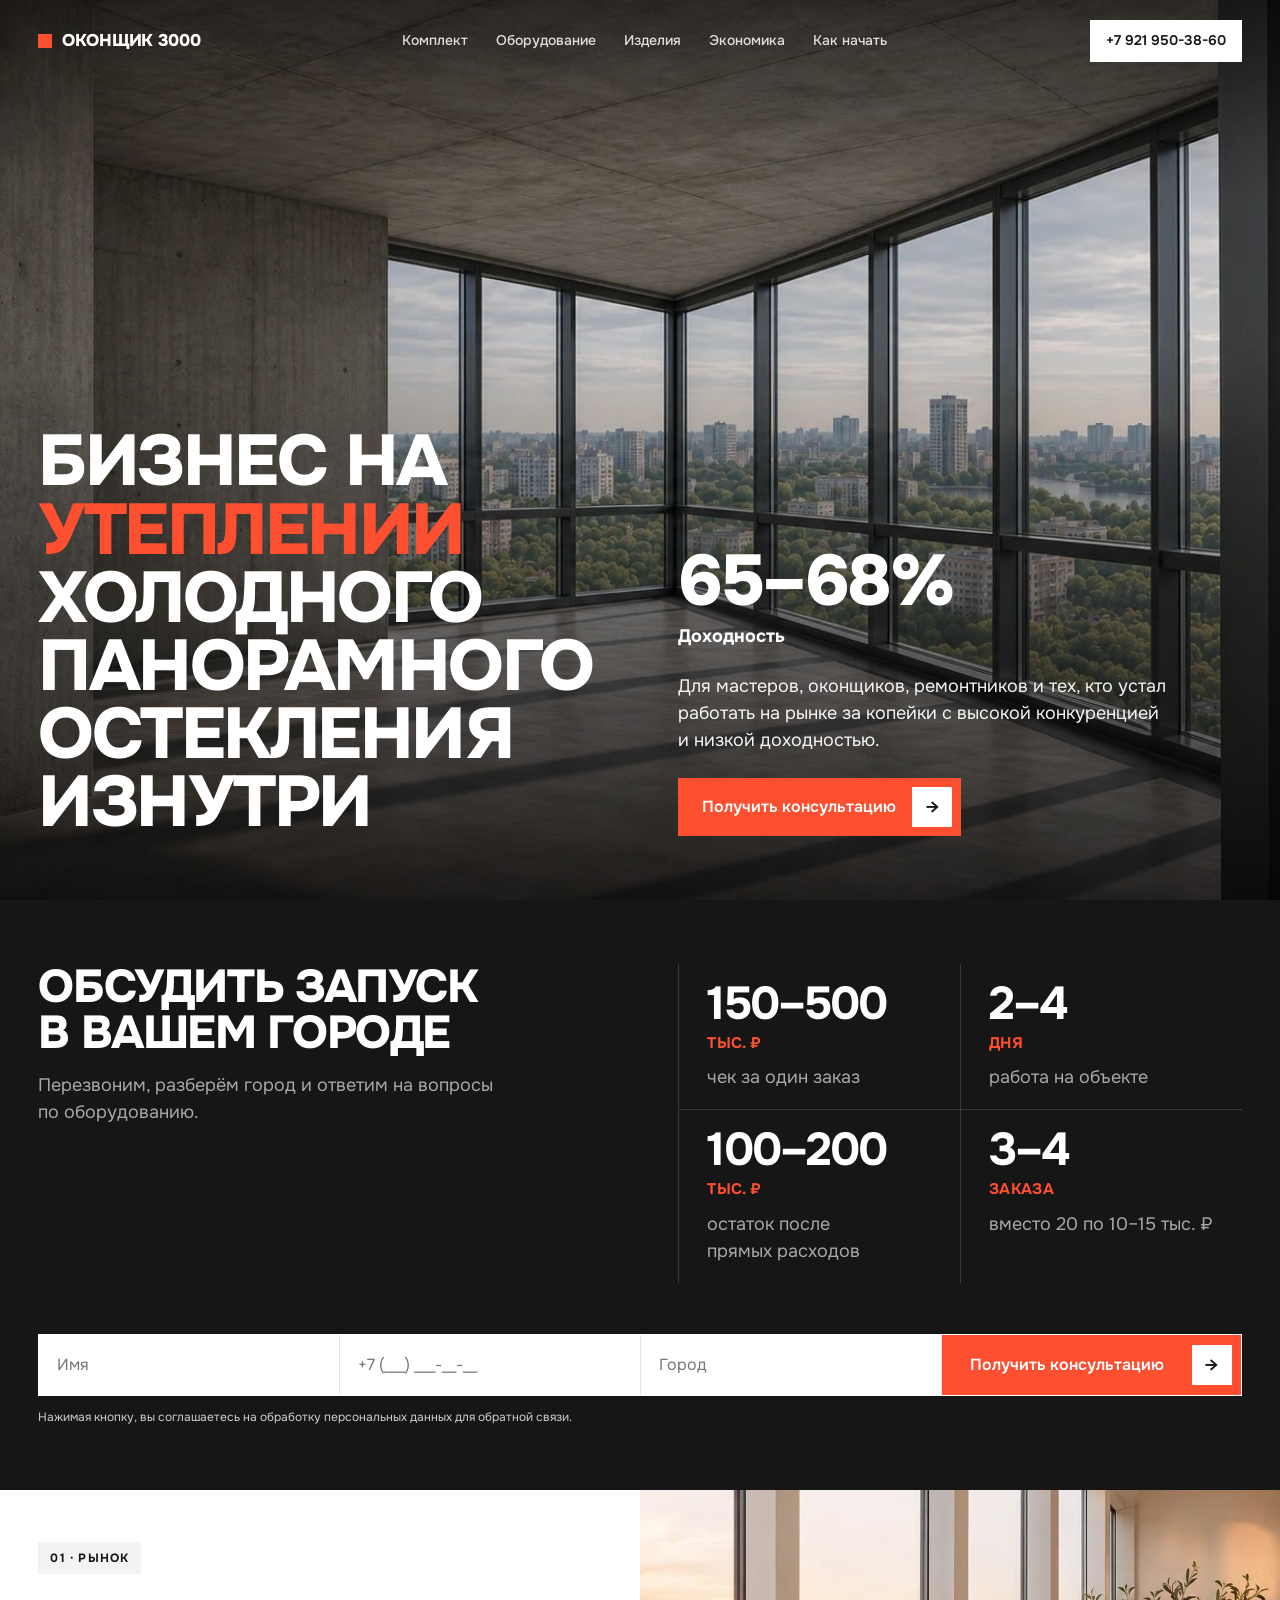
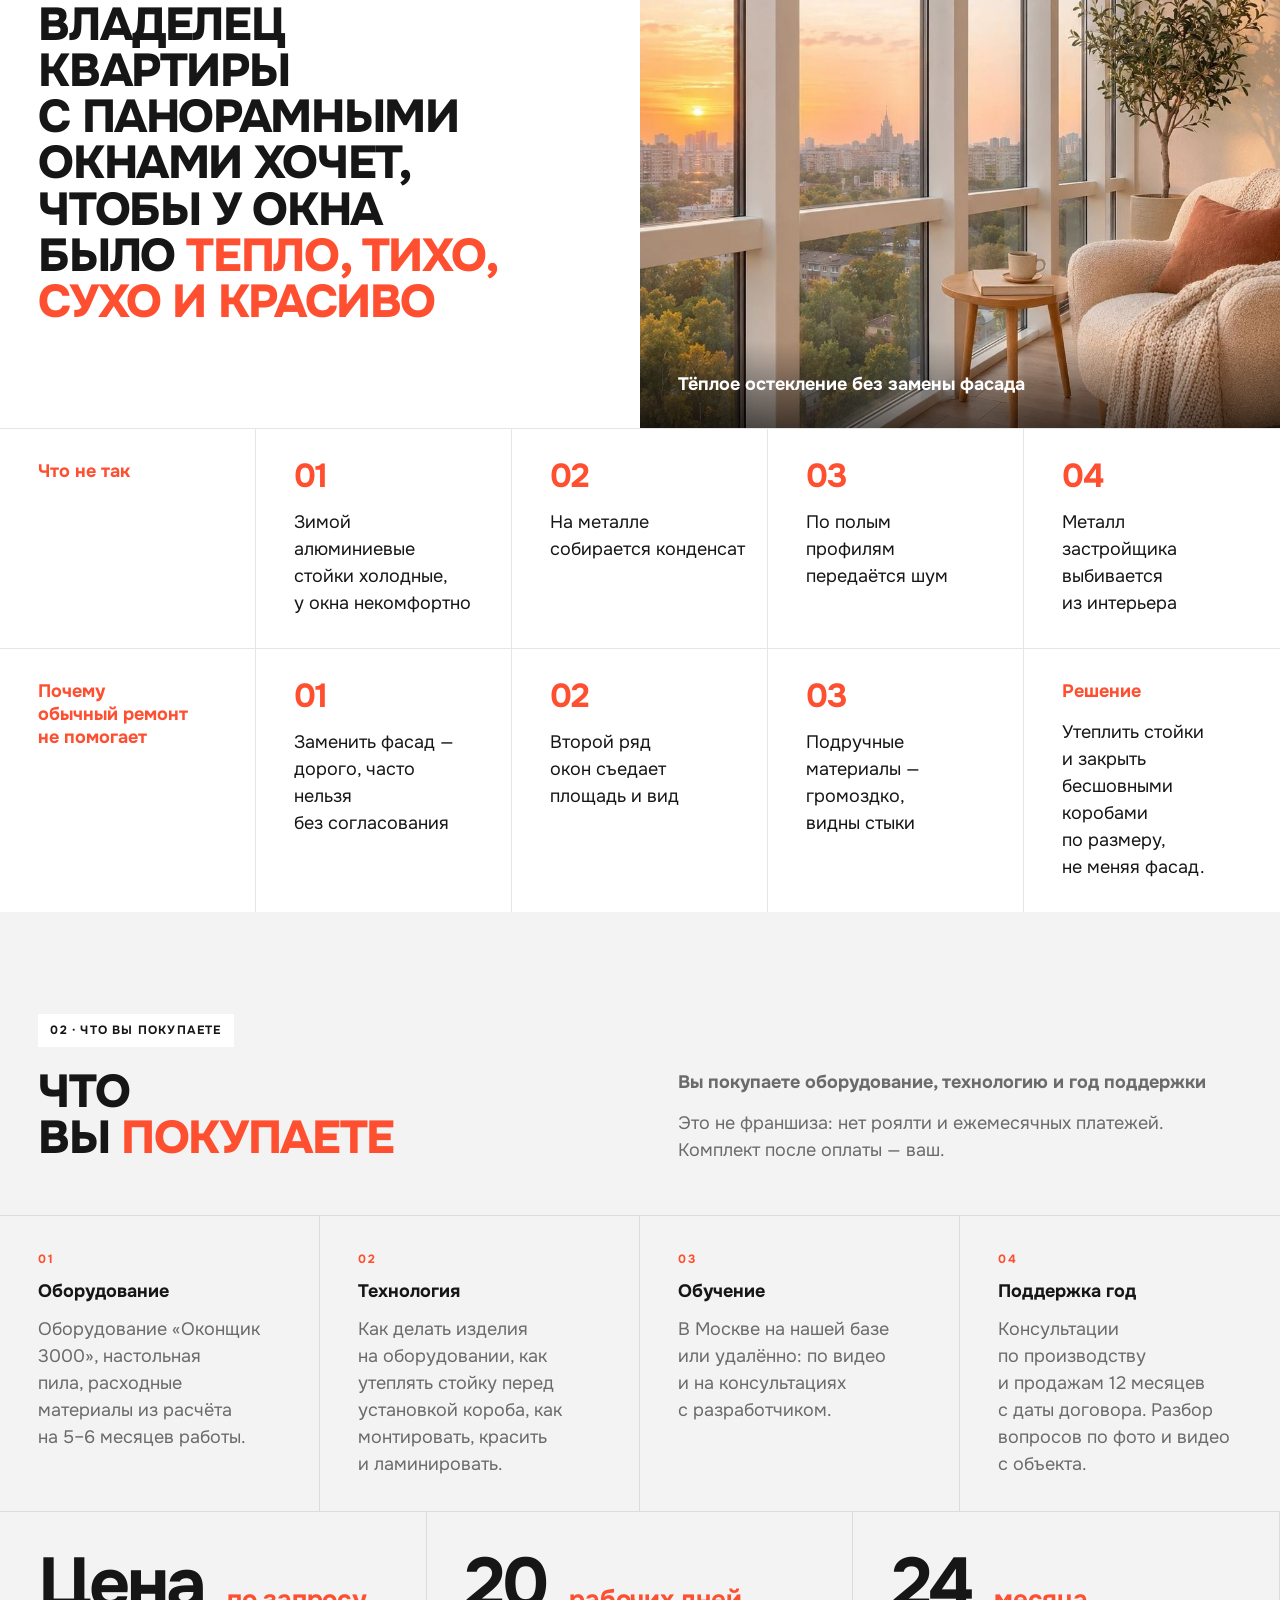
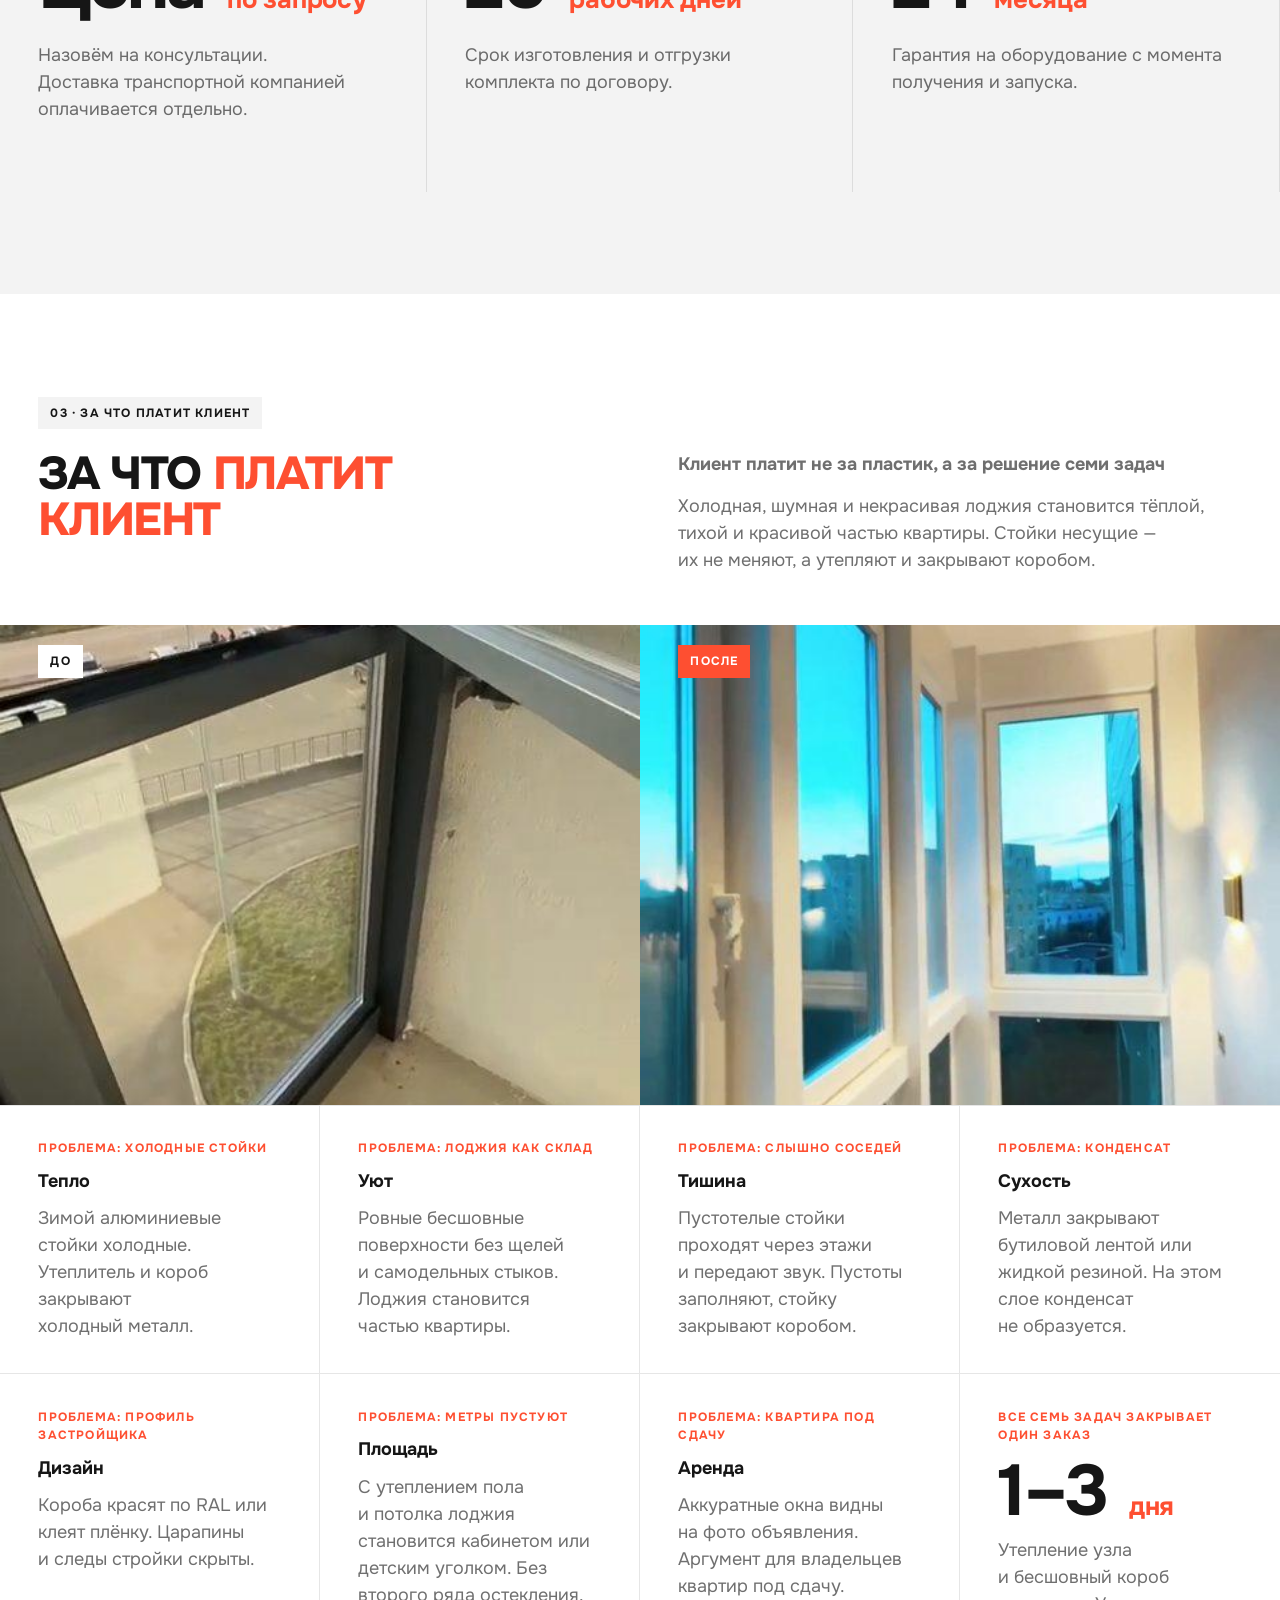
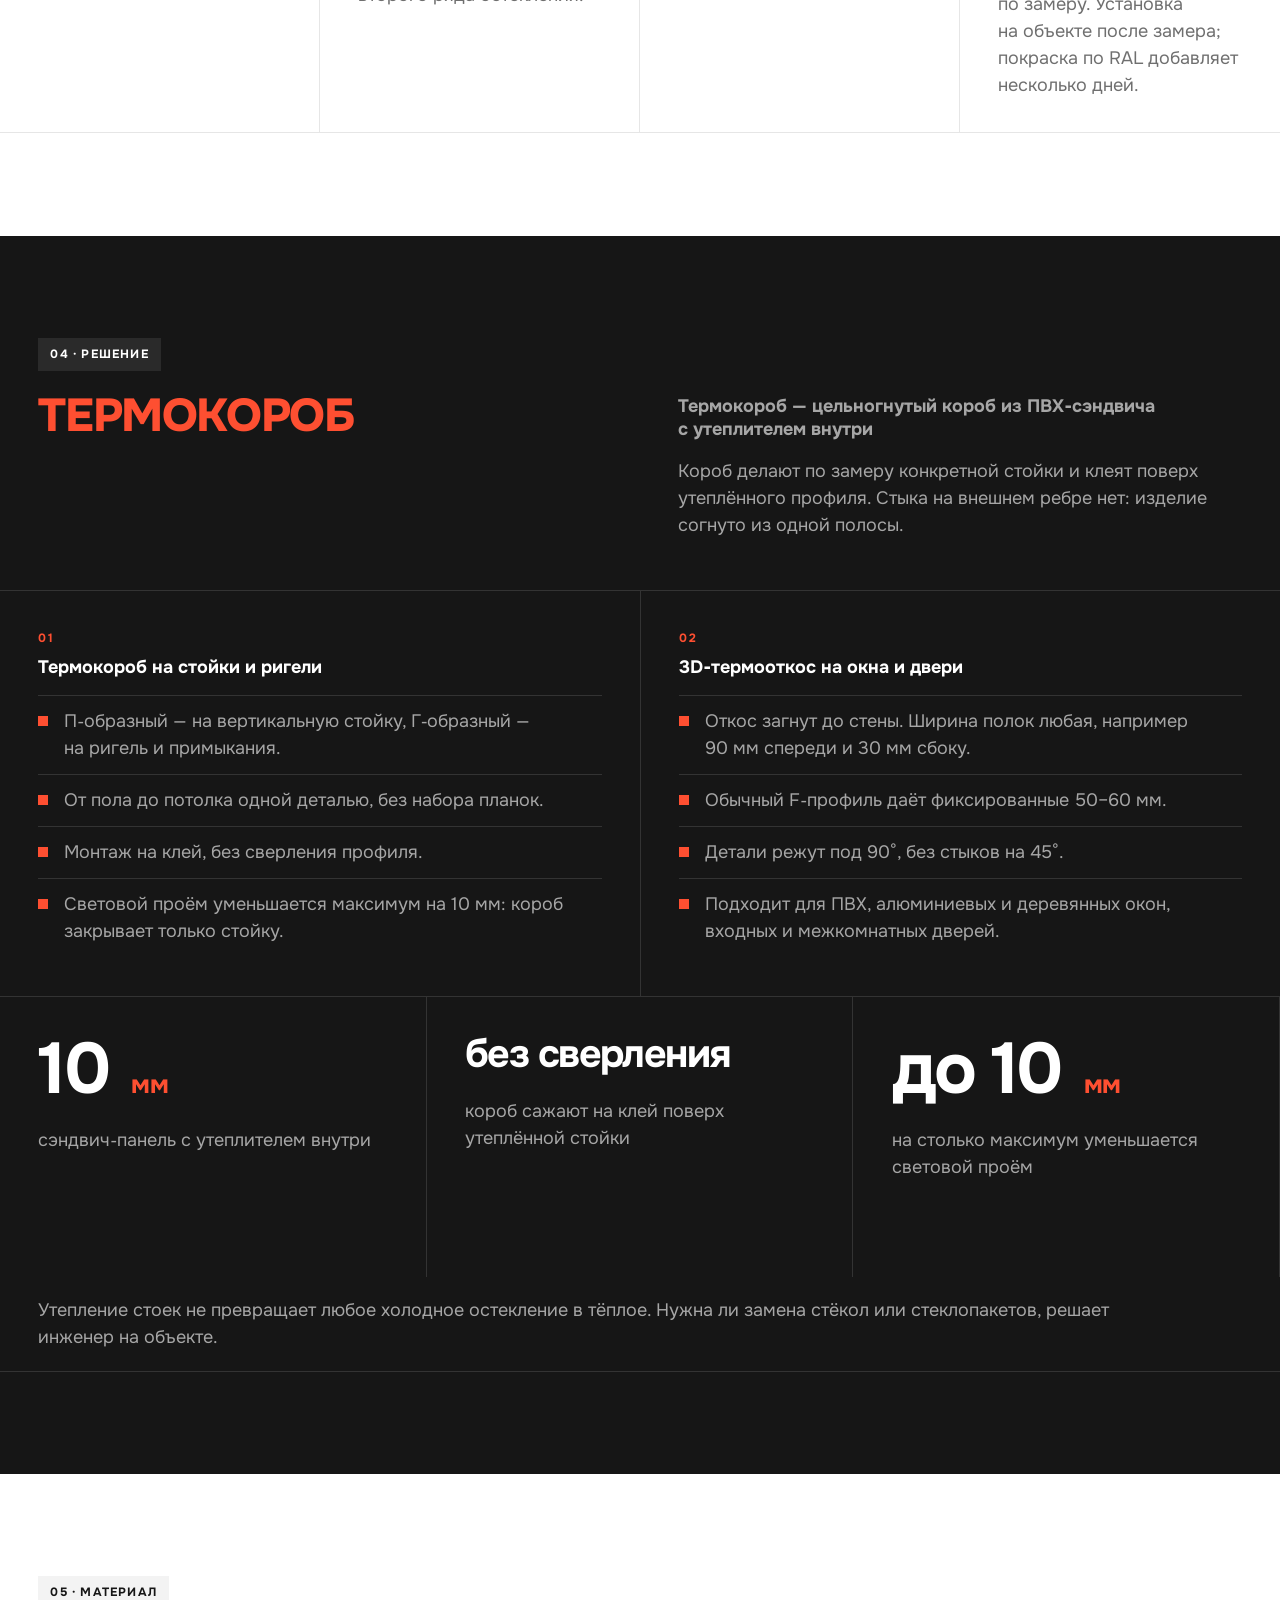
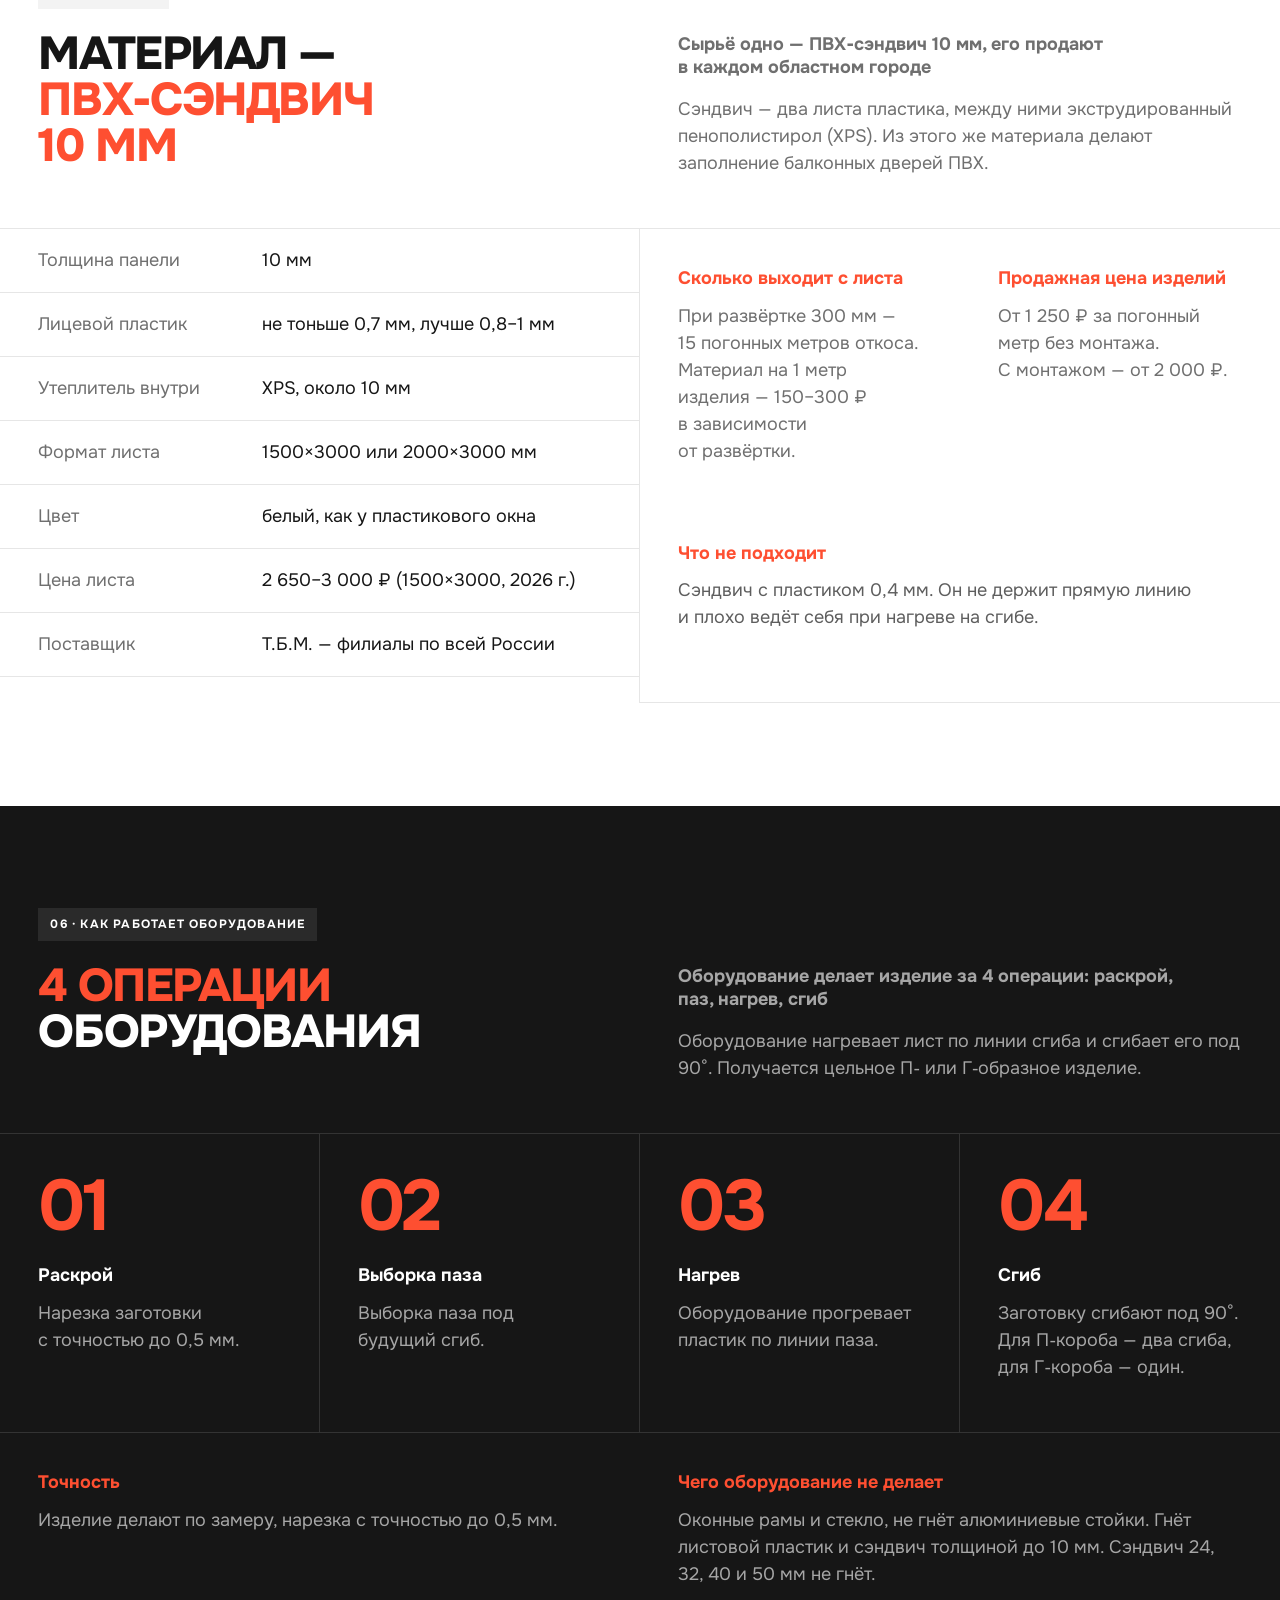
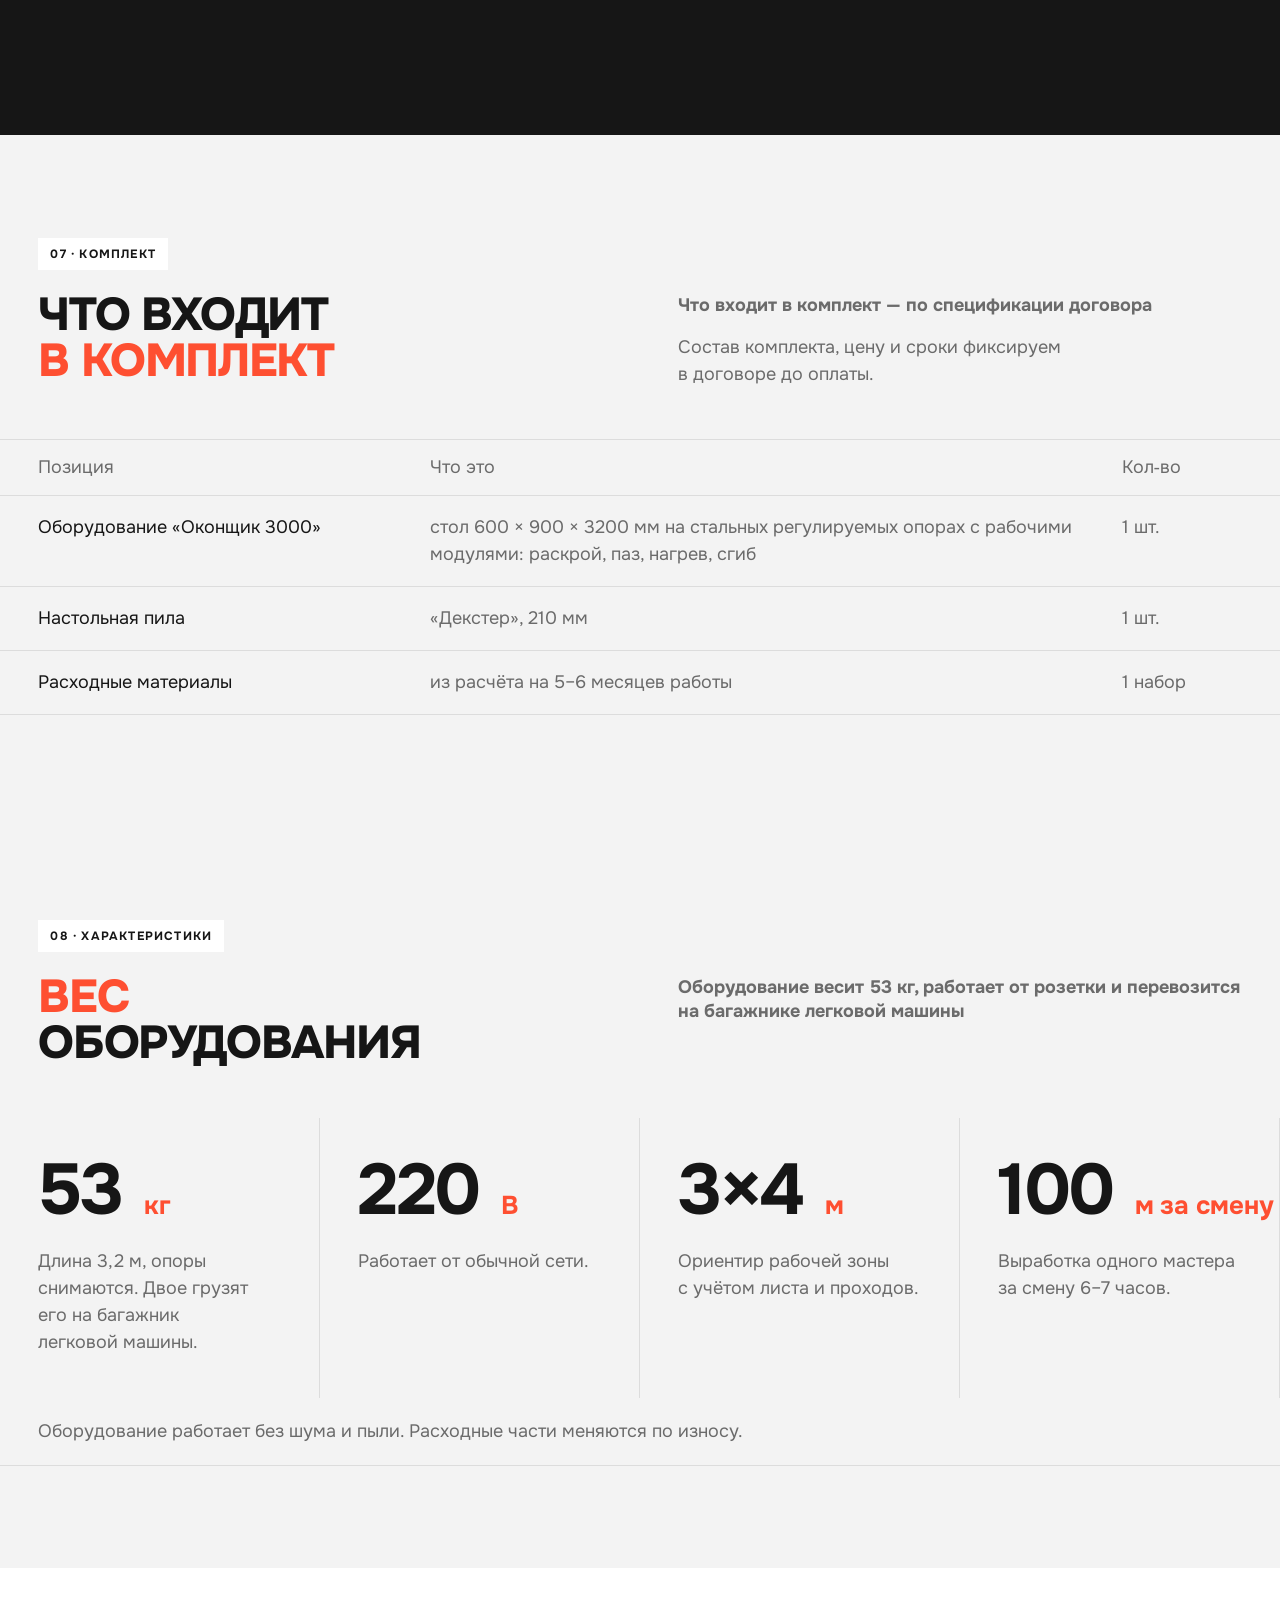
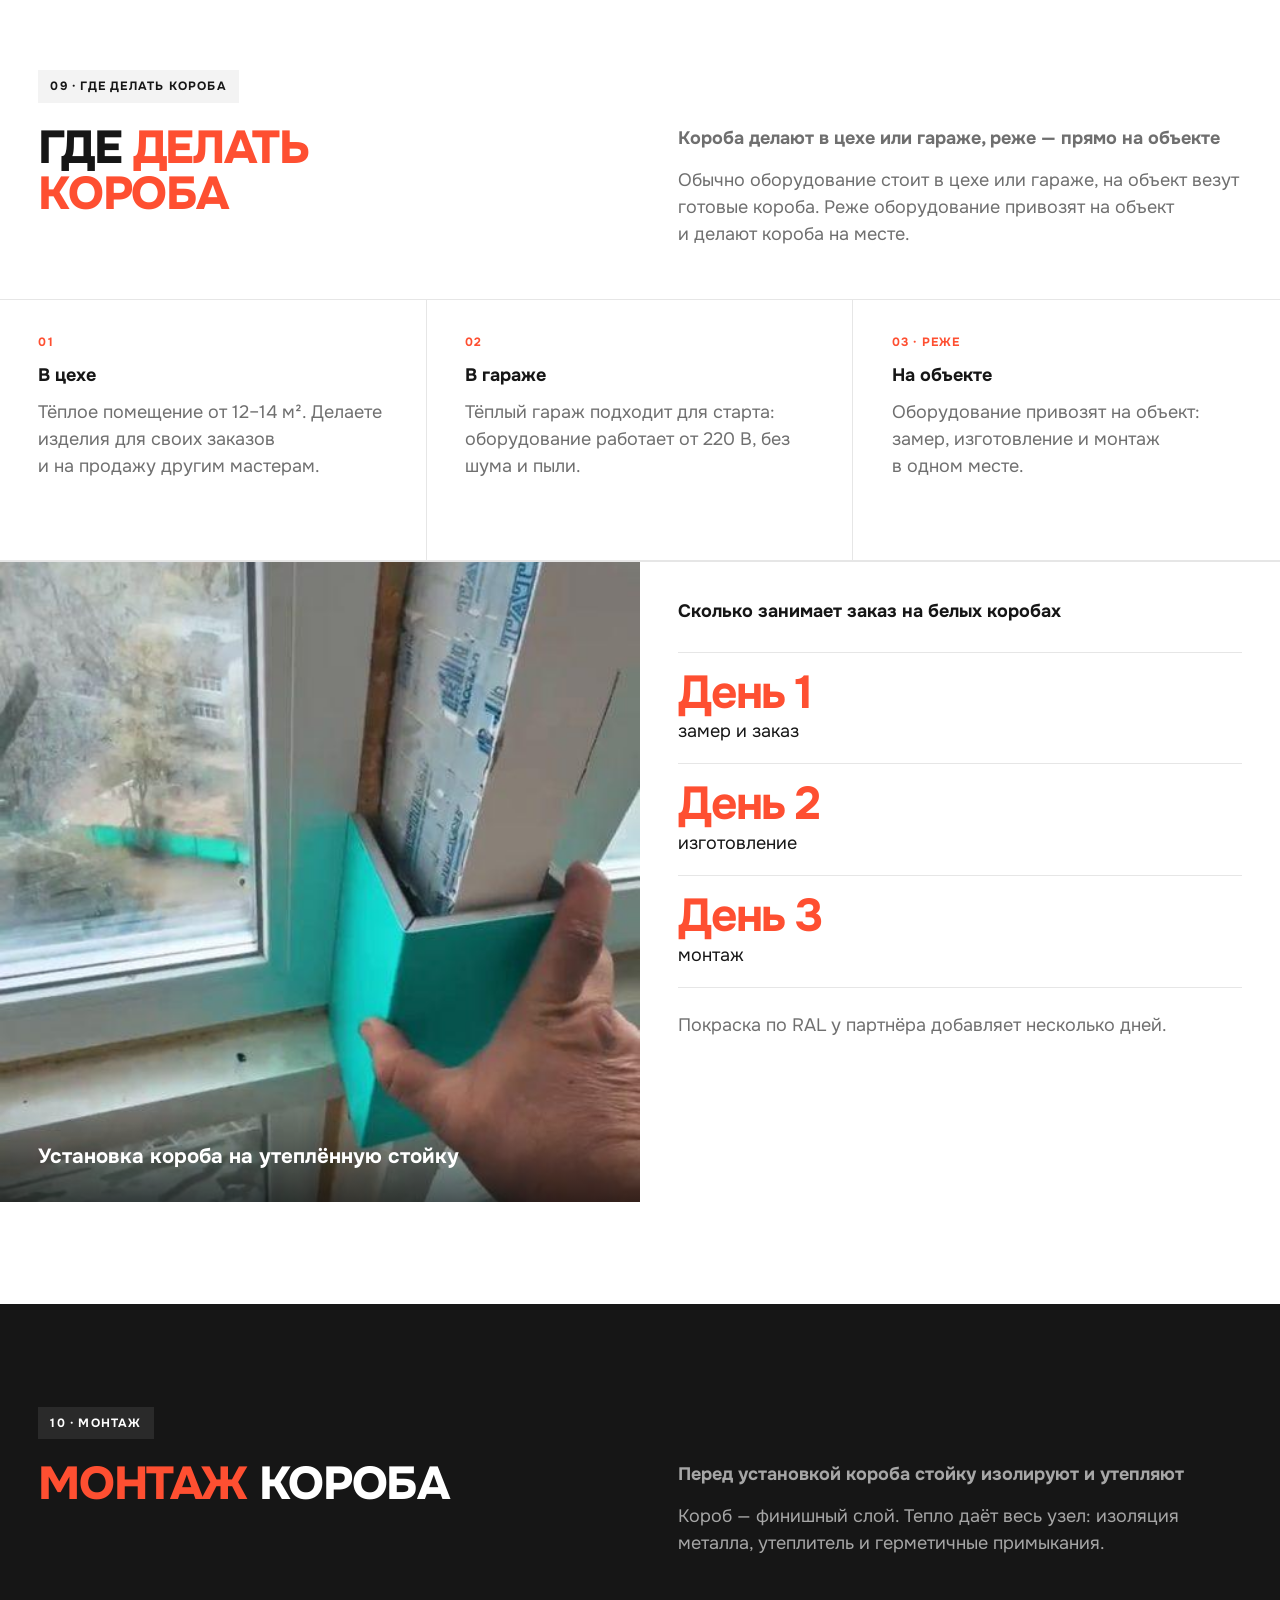
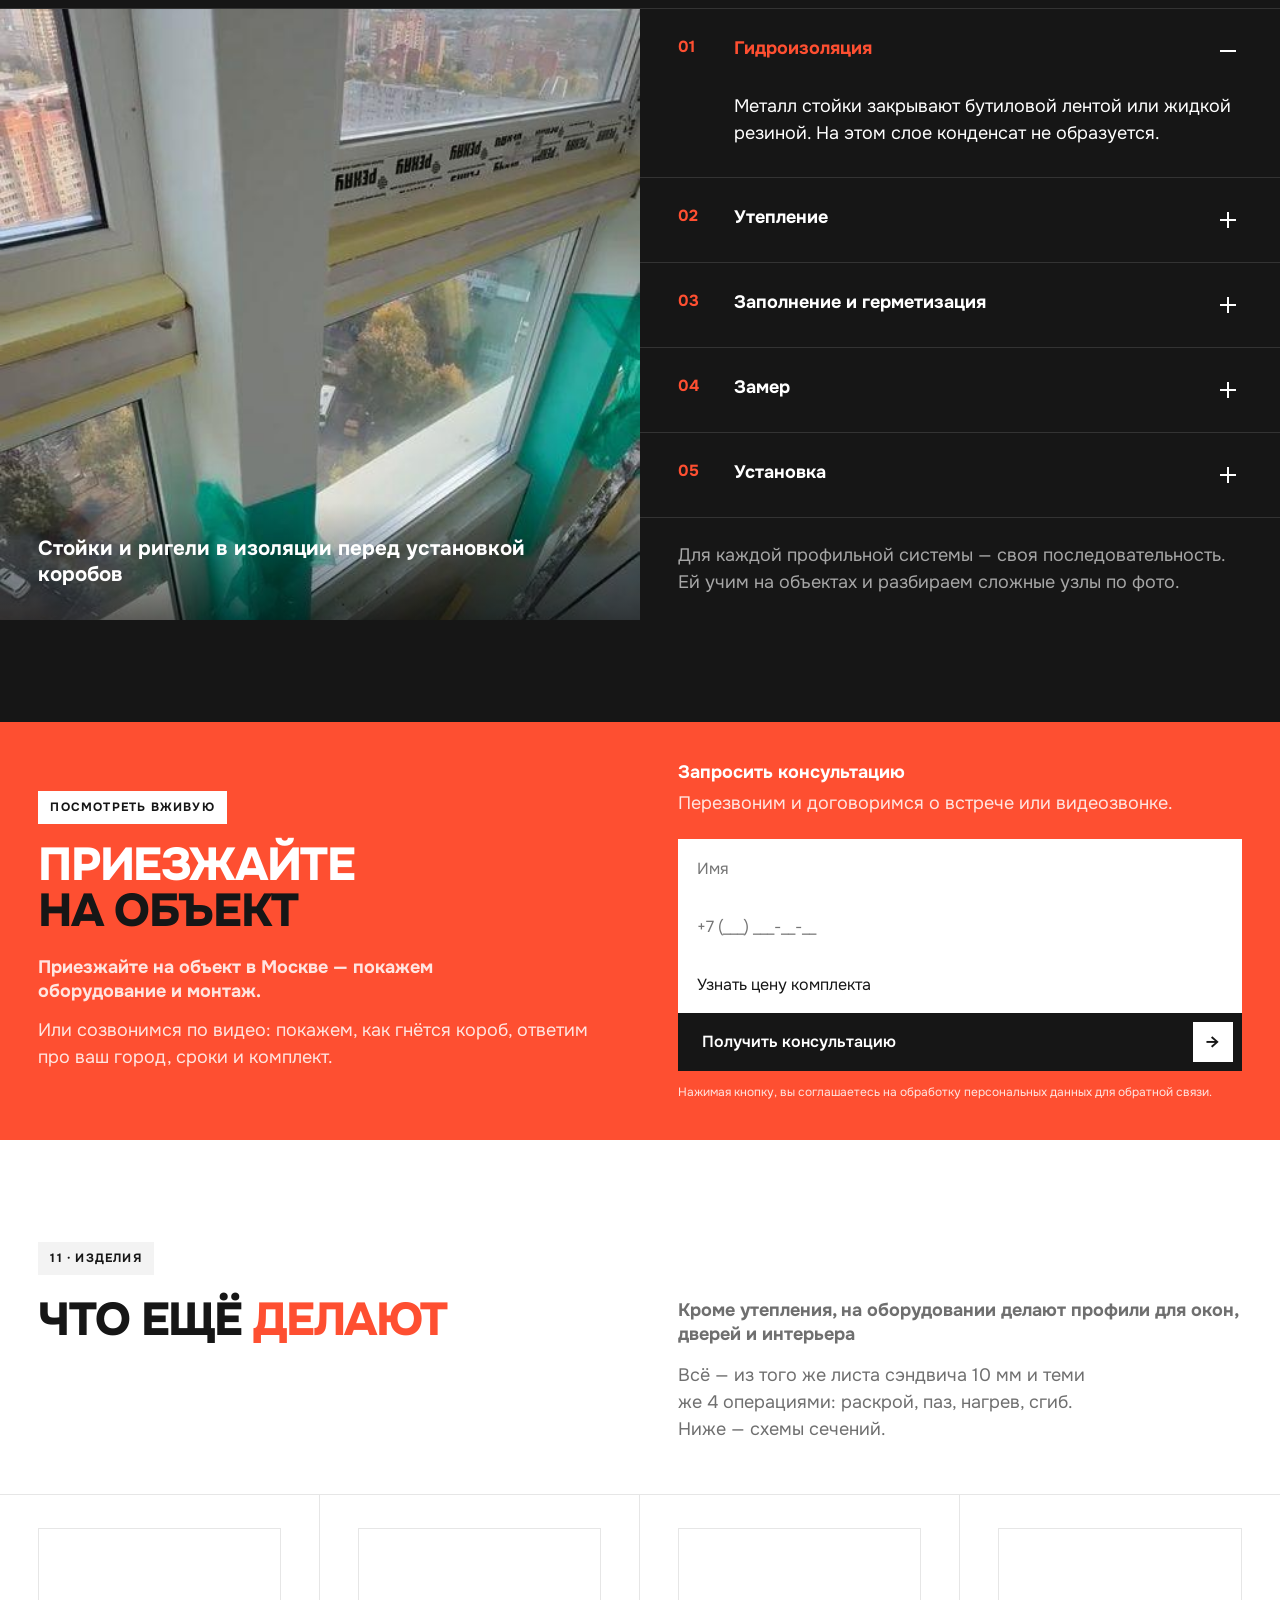
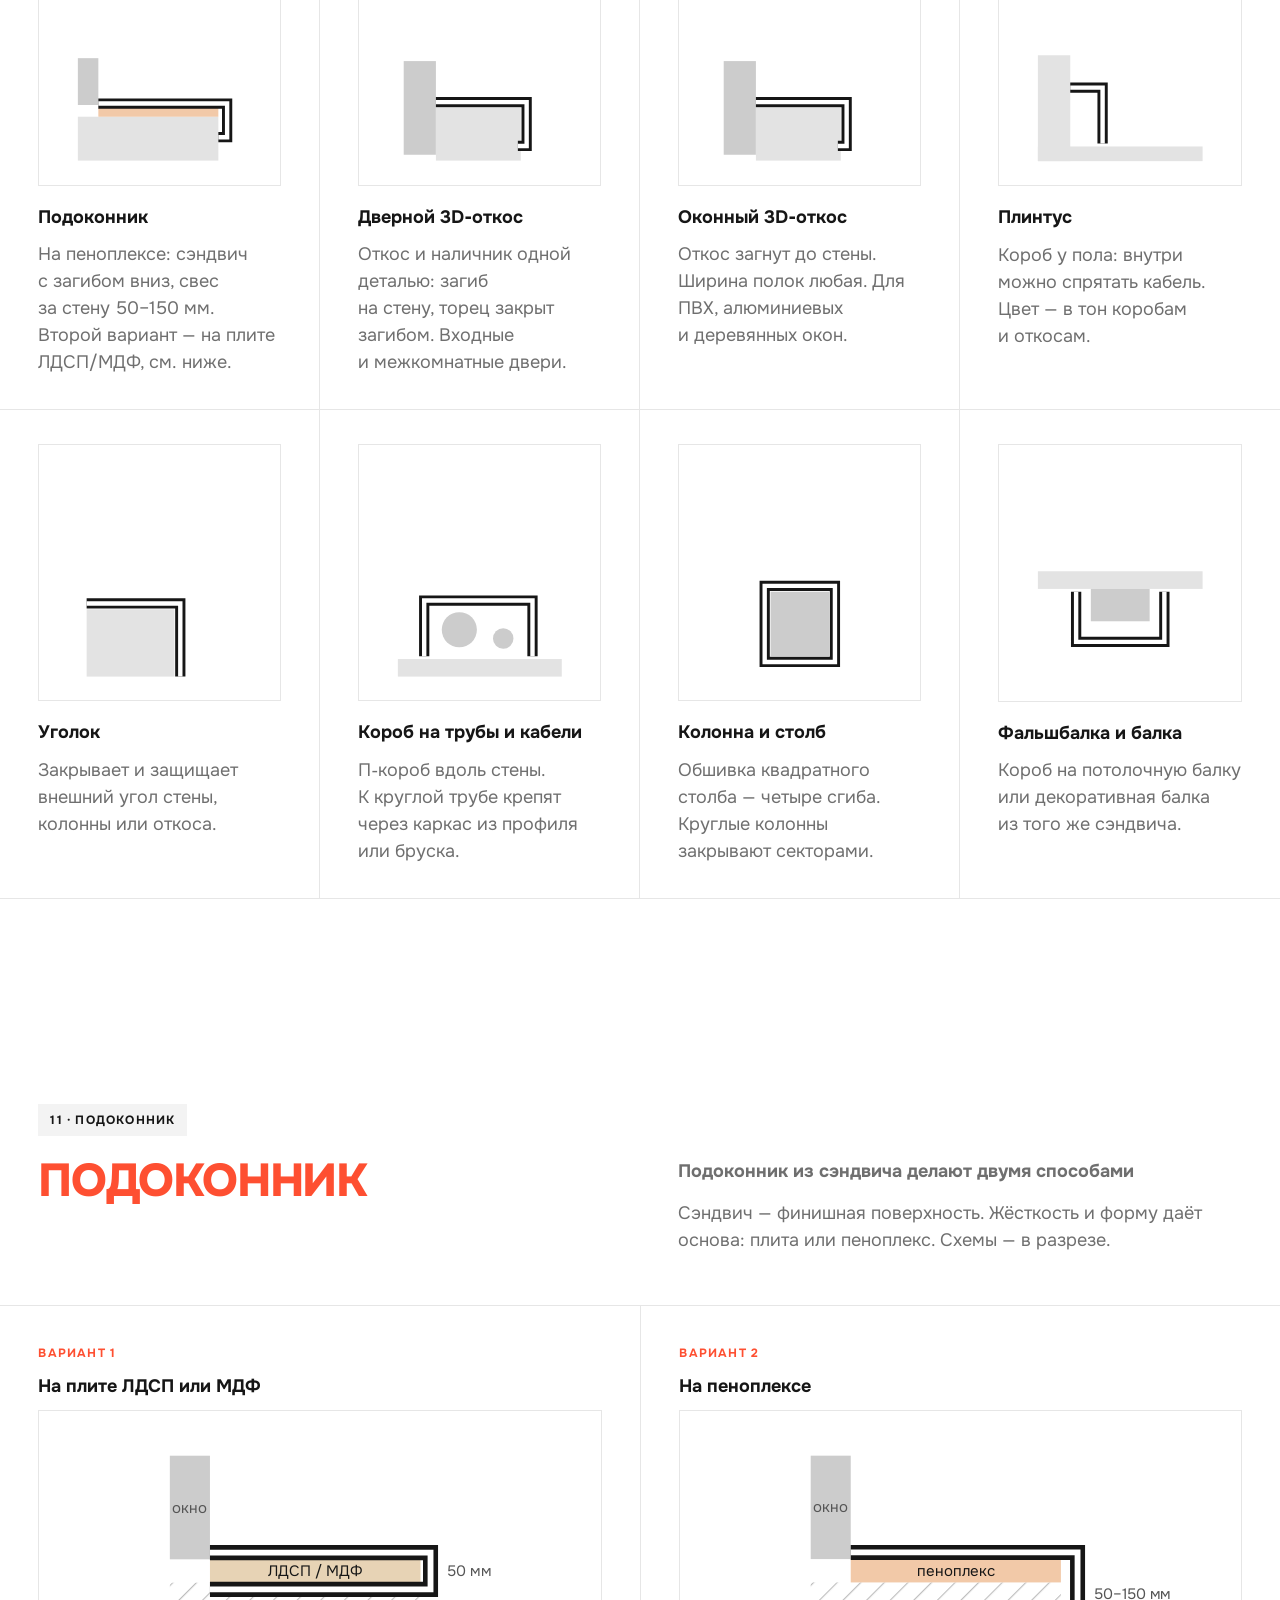
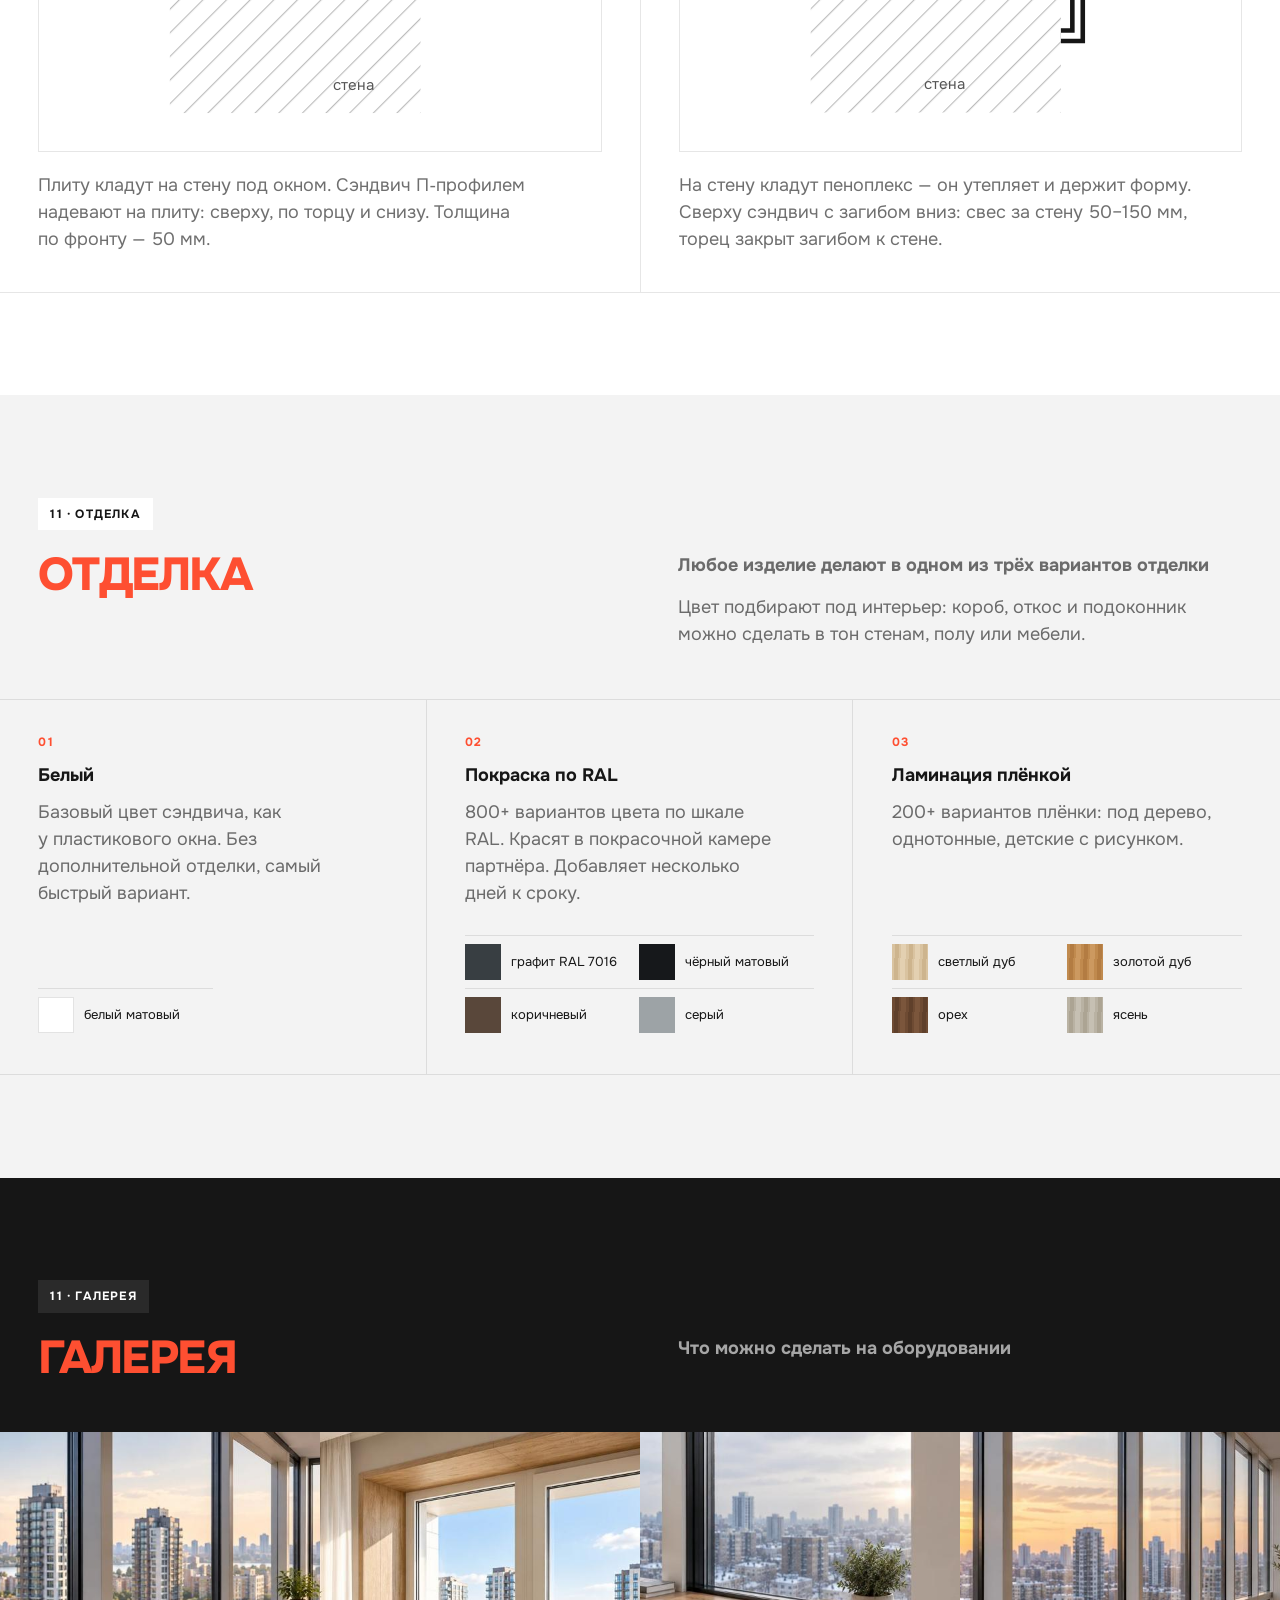
==== commit 465f3a46: "Лендинг DS 4.1: единая типографика (заголовок секции / подзаголовок / текст / второстепенный), вырав" ====
--- a/materials/landing/ds41/index.html
+++ b/materials/landing/ds41/index.html
@@ -458,6 +458,41 @@
 .T .lform input,.T .lform select,.T .lform textarea{background:#fff;color:#161616}
 .T .lform.v.ac{background:transparent!important}
 .T .more-btn{background:transparent;color:var(--fg)}.T .more-btn:hover{background:var(--a2);color:#fff}
+
+/* ===== ТИПОГРАФИКА: 4 уровня ===== */
+:root{--t2:clamp(30px,3.6vw,56px);--ts:18px;--tb:18px}
+@media(max-width:860px){:root{--ts:17px;--tb:16px}}
+/* 1. H1 — как есть. 2. Заголовок секции — как «Обсудить запуск» */
+.h2,.lb-h h3,.T .h2{font-size:var(--t2);line-height:1;letter-spacing:-.03em;text-transform:uppercase;font-weight:800}
+/* 3. Подзаголовок — как «Доходность»: жирный, без капса */
+.sfull,.cards h3,.blk-t h3,.blk-t.big h3,.cb>span,.mk-c h3,.steps h3,.days h3,.gar h3,.obj h3,.band h3,.cap15 h3,.pay-s h3,.sills h3,.fhead h3,.fstrip .fhead h3,.acc summary,.ft-h>span,.pay-big p,.mk-h+.ph .cap,.T .cb>span,.ph .cap
+{font-size:var(--ts)!important;font-weight:700!important;text-transform:none!important;letter-spacing:0!important;line-height:1.3!important;max-width:none}
+.ph .cap{font-size:clamp(18px,1.6vw,22px)!important}
+/* 4. Обычный текст — как «Для мастеров…»; второстепенный — серым */
+p,li,.lead,.kv b,.kv span,.tbl span,.tbl b,.ol span,.ft-r>span,.ft-l,.mk-c p,.cards p,.tile p,.steps p,.sills p,.cb p,.acc details p,.pay-s p,.note,.shead-r .lead,.days b,.days>p
+{font-size:var(--tb)!important;line-height:1.5!important;font-weight:400!important;text-transform:none!important;letter-spacing:0!important}
+.kv b,.tbl b,.ft-r.own b,.ft-r.own span,.ft .yes{font-weight:400!important}
+.T p,.T .lead,.T .note,.T .kv span,.T .ol span,.T ul.ln li,.T .tbl span,.T .ft-l{color:var(--mu)!important}
+.T .kv b,.T .tbl b,.T .mk-c p,.T .ft-r.own span,.T .ft-r.own b,.T .days b,.T .ol b{color:var(--fg)!important}
+.t-w,.t-g{--mu:rgba(22,22,22,.62)}
+.t-d{--mu:rgba(255,255,255,.62)}
+.t-r{--mu:rgba(255,255,255,.85)}
+/* метки (01 · Рынок, номера) — мелкие, как были */
+/* ===== выравнивание: всё сверху слева ===== */
+.cb,.tile,.mk-c,.mk-c.hd,.mk-c.sol,.cards>div,.cards .acc-b,.pay-s,.steps>div,.mk-h,.days,.gar,.obj{justify-content:flex-start!important;text-align:left}
+.tile{gap:24px}.mk-c{gap:16px}.mk-h{gap:28px}.pay-s{gap:16px}
+.tasks>div:not(.acc-b) h3{margin-top:0!important}
+.gar ul.ln{margin-top:16px!important}
+.shead,.split,.mk-top,.pay,.ba{align-items:start}
+.split>*,.mk-top>*{align-self:stretch}
+.tbl>div,.ft-h>span,.ft-r>span,.tbl.two.pr>div:not(.th),.obj .ol,.t15>div,.days>div{align-items:flex-start!important;text-align:left!important}
+.tbl.two>div>span:last-child{text-align:left!important}
+.days>div{flex:none!important;min-height:0!important;padding:18px 0!important;flex-direction:column;gap:4px}
+.ol{flex-direction:column;gap:4px}.ol b{white-space:normal}
+.band{align-items:flex-start;flex-direction:column;gap:16px}
+.acc summary{align-items:start}
+.steps .num{margin-bottom:12px}
+.tbl.two.pr>div:not(.th){flex:none!important}.T .tbl .big{color:var(--fg)!important}.tbl.two>div{grid-template-columns:minmax(0,1fr) minmax(0,160px)!important}
 </style></head>
 <body>
 <header class="hero" id="top">
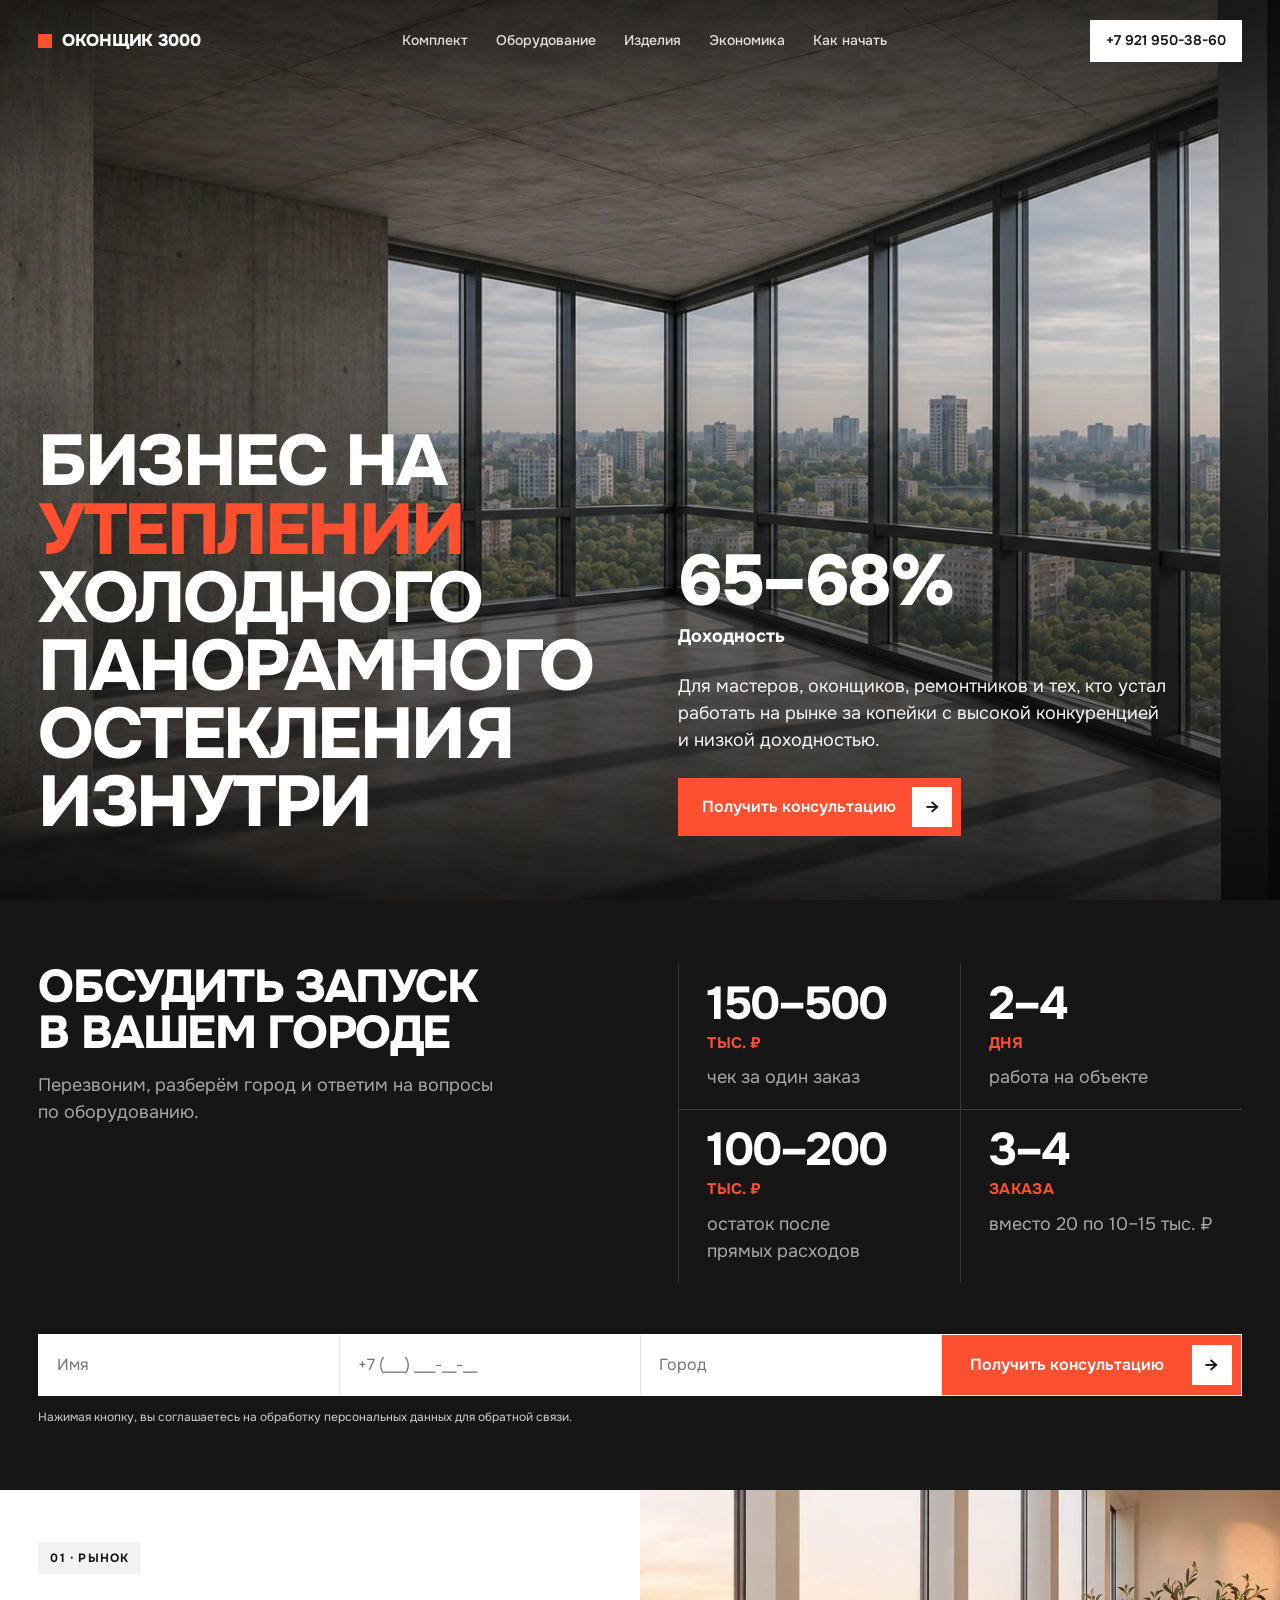
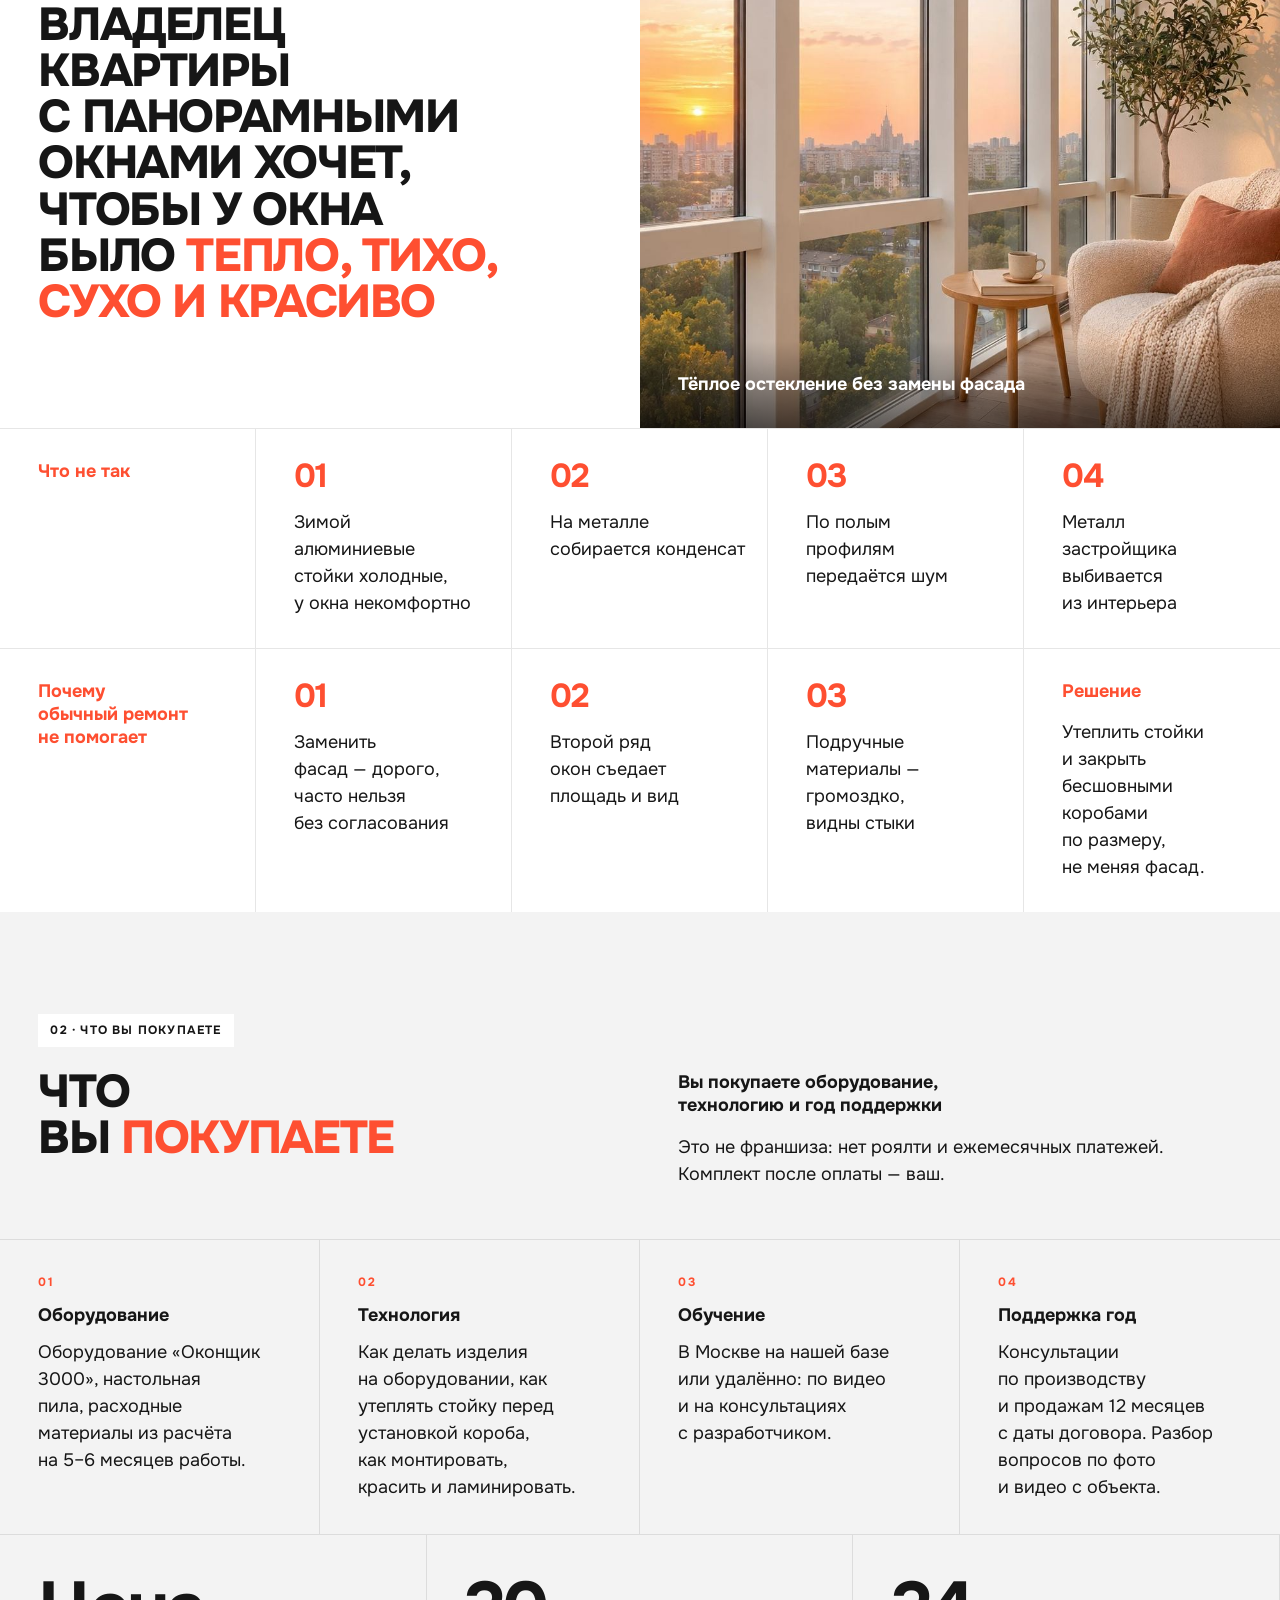
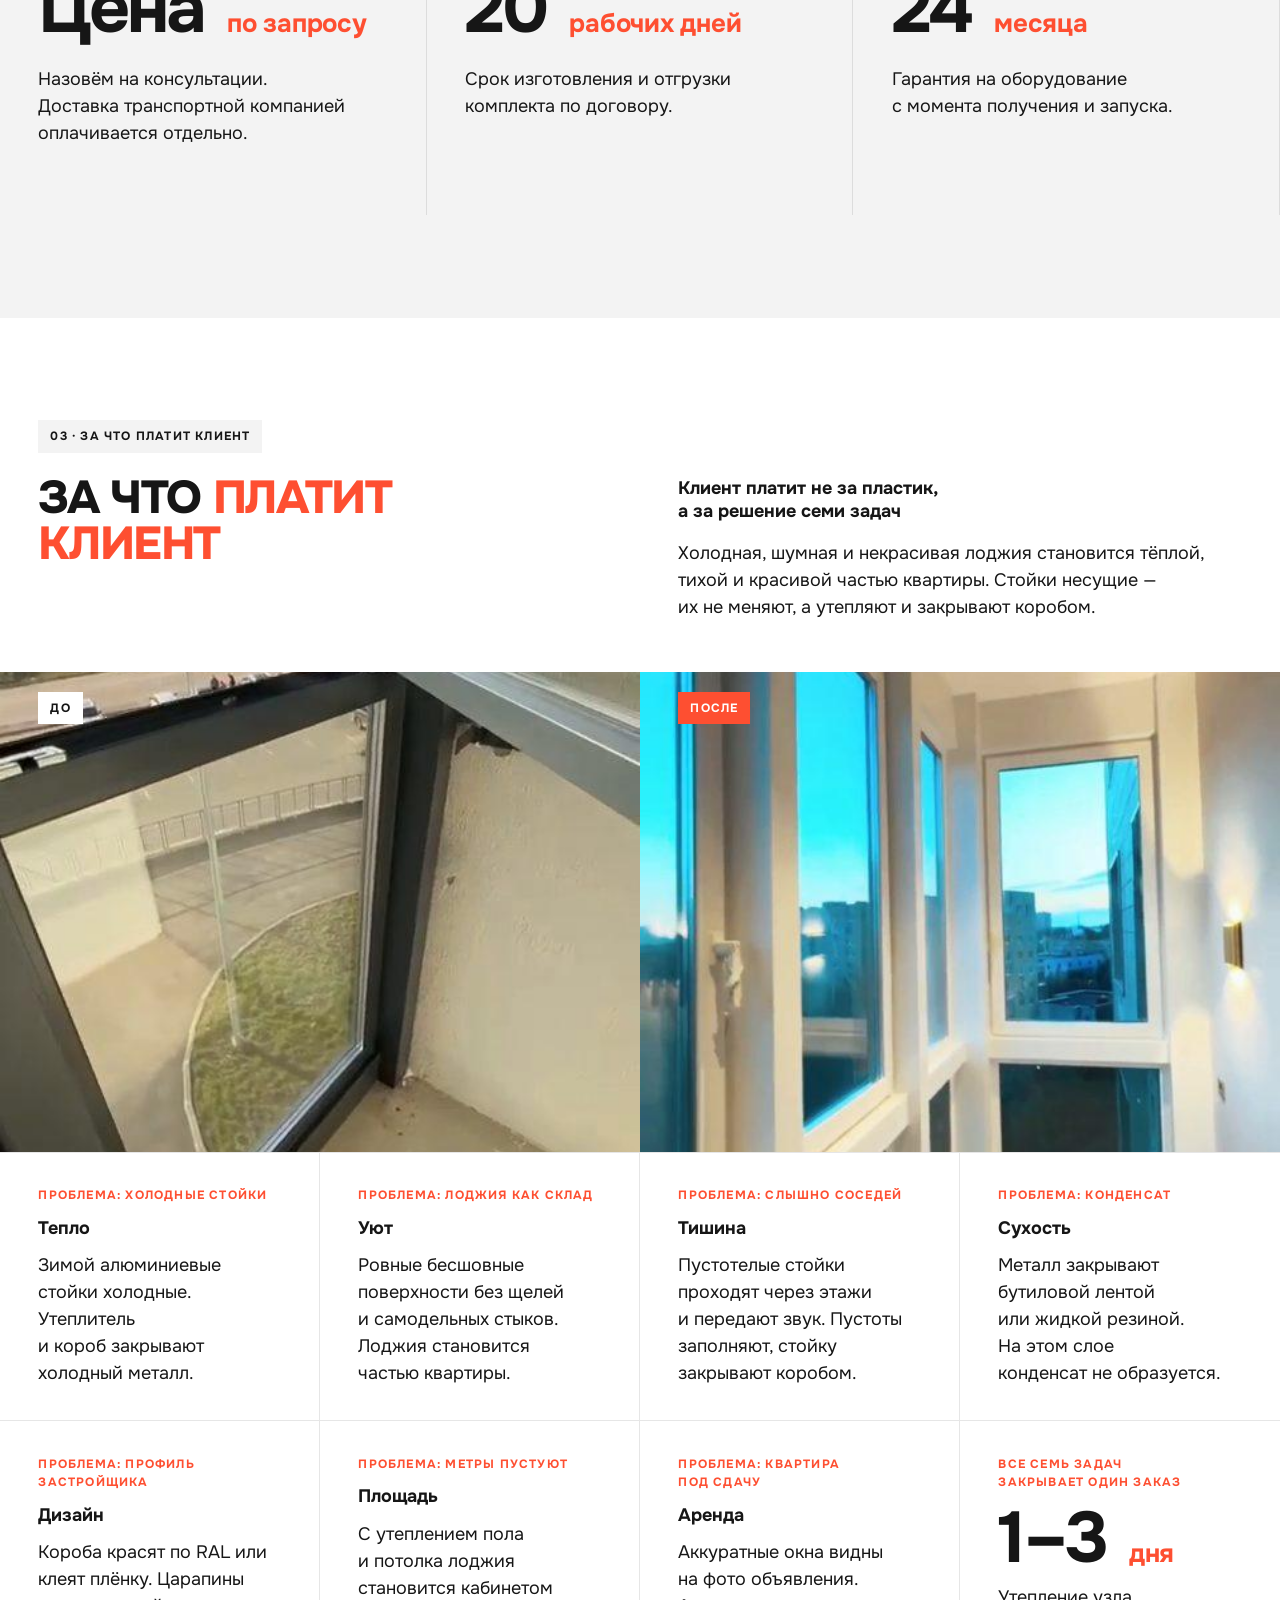
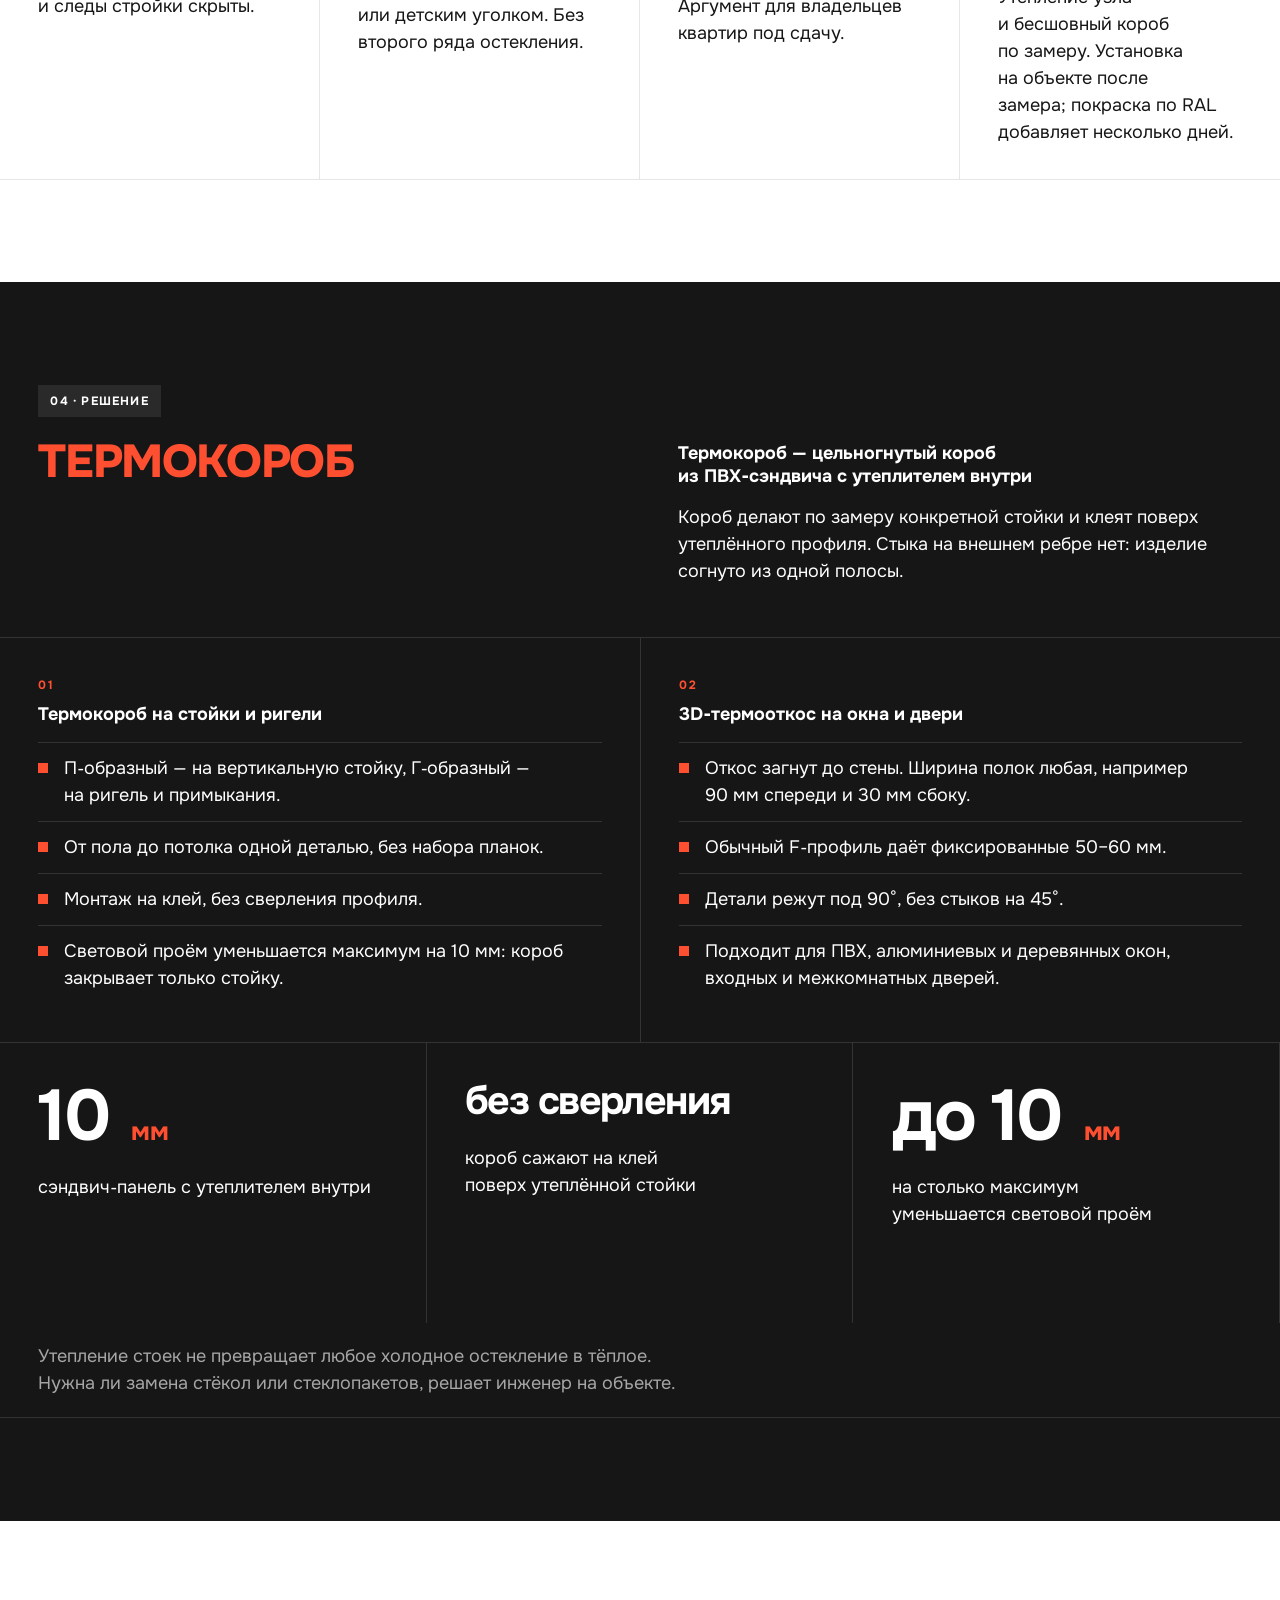
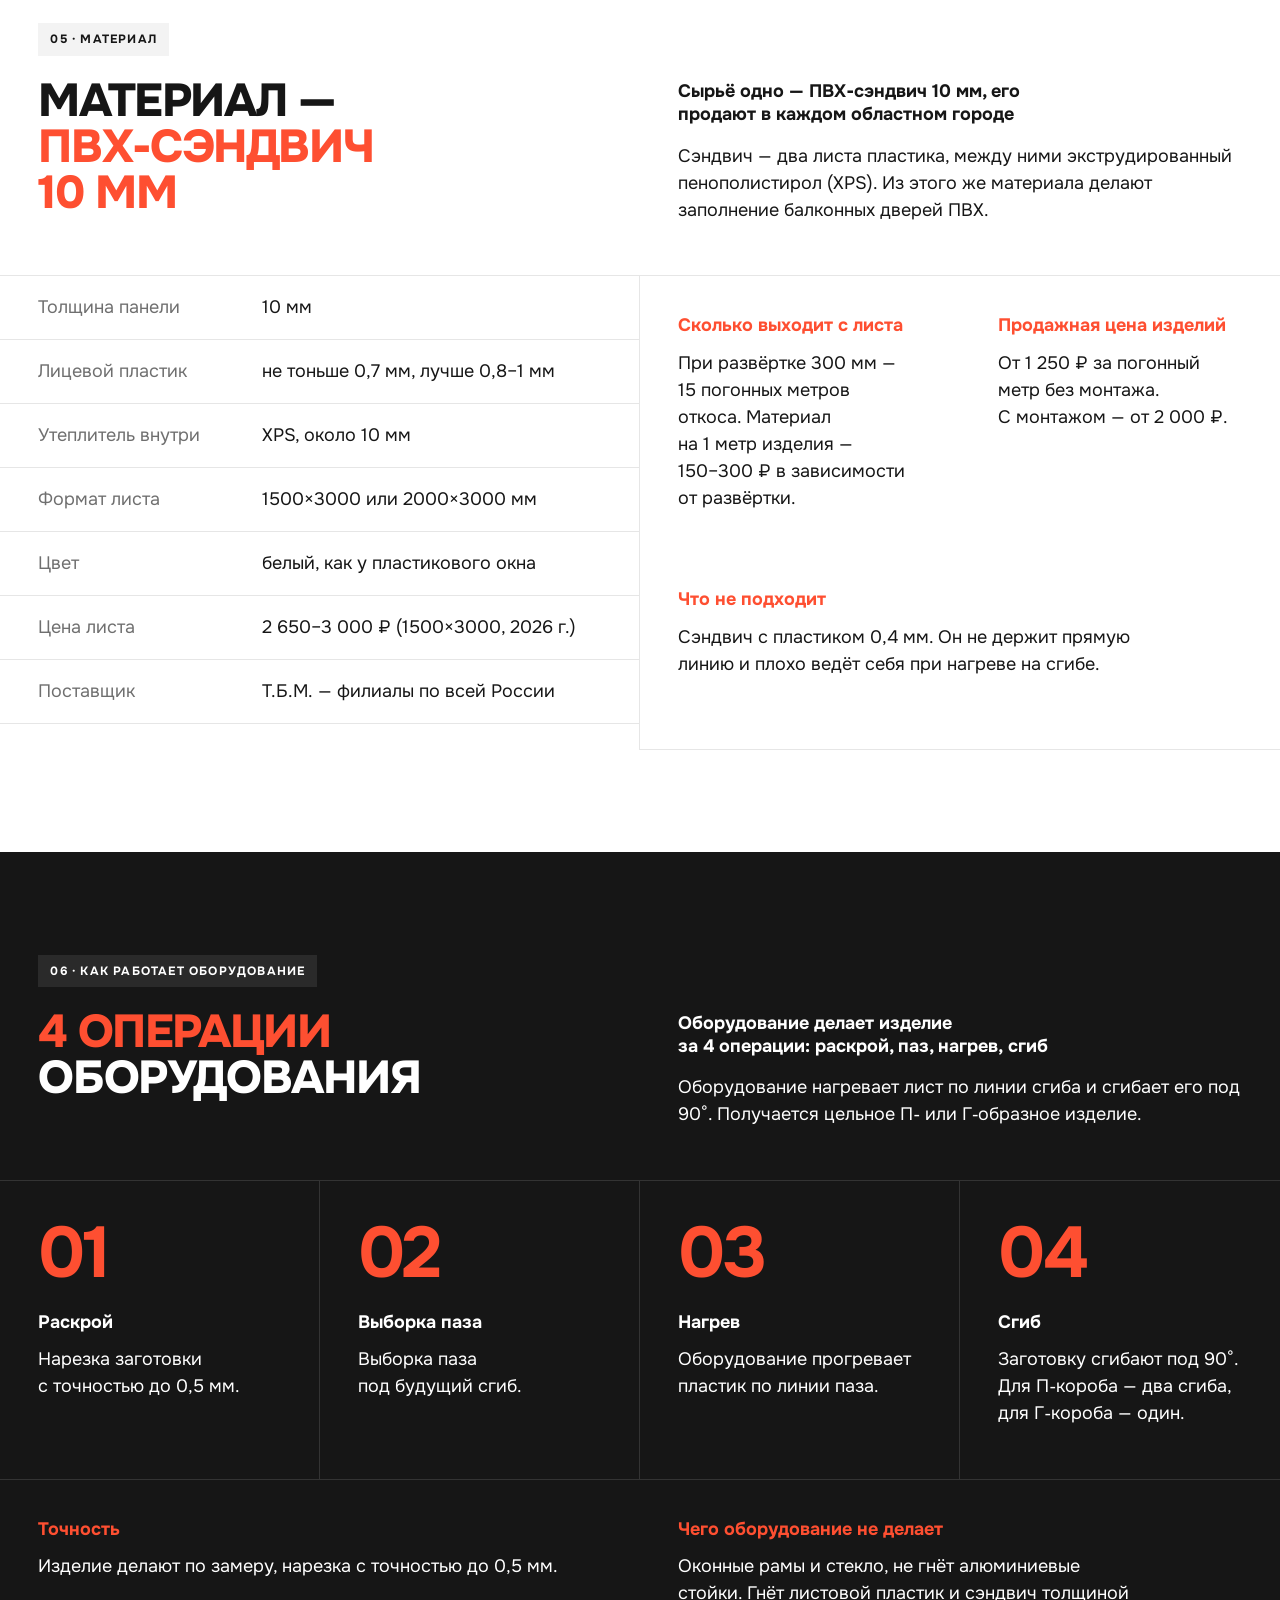
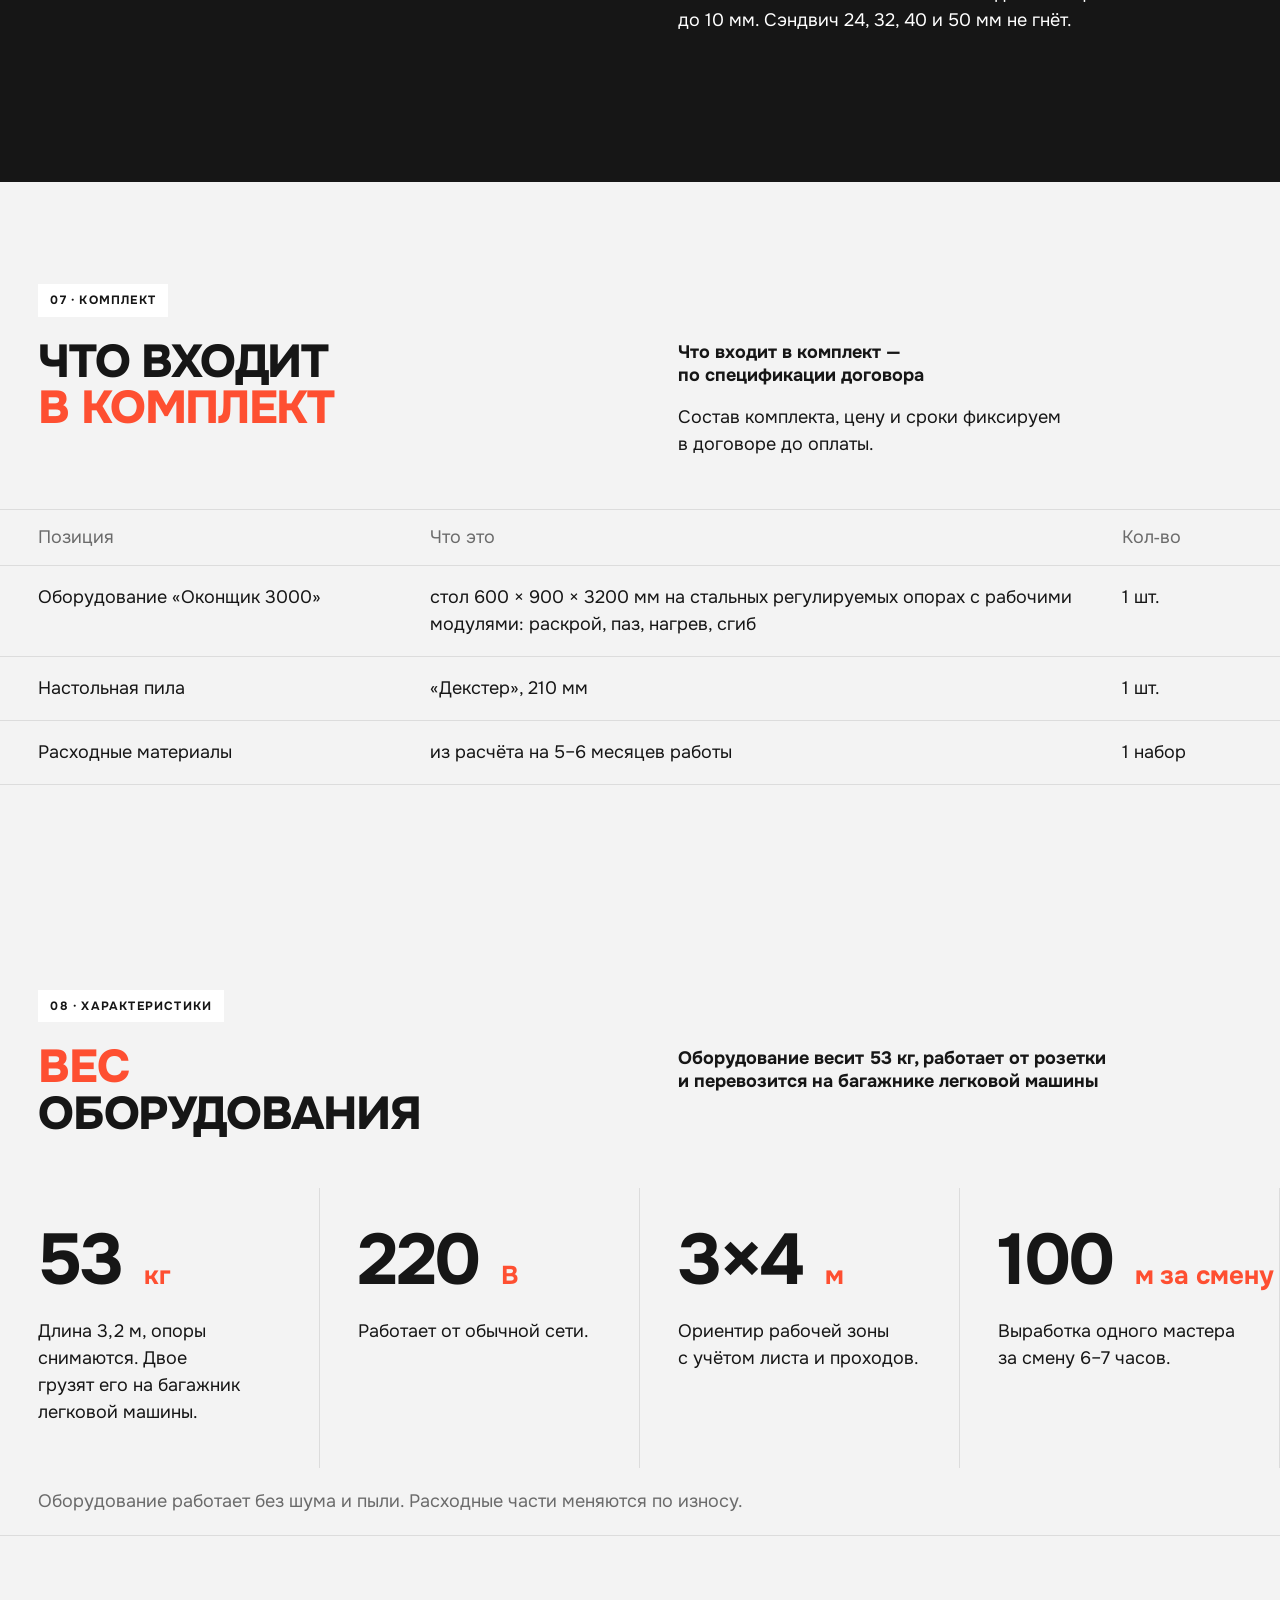
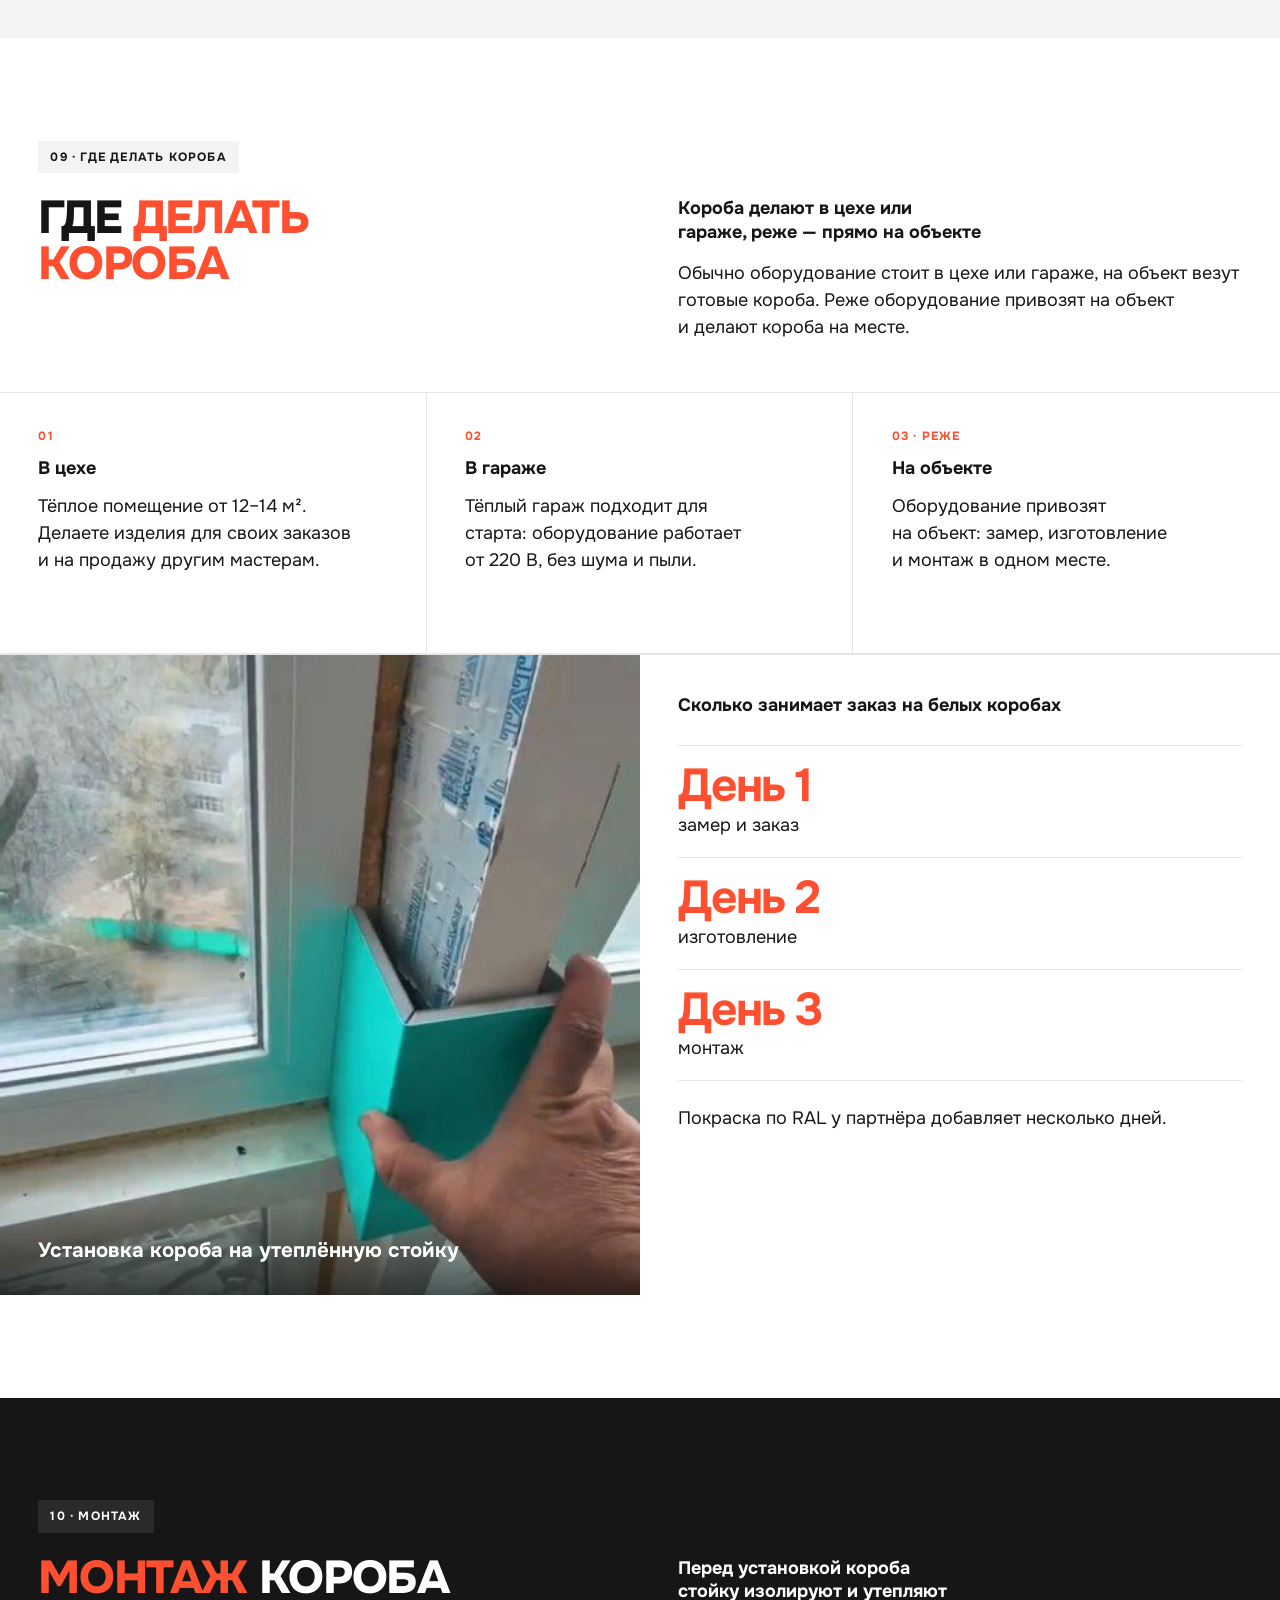
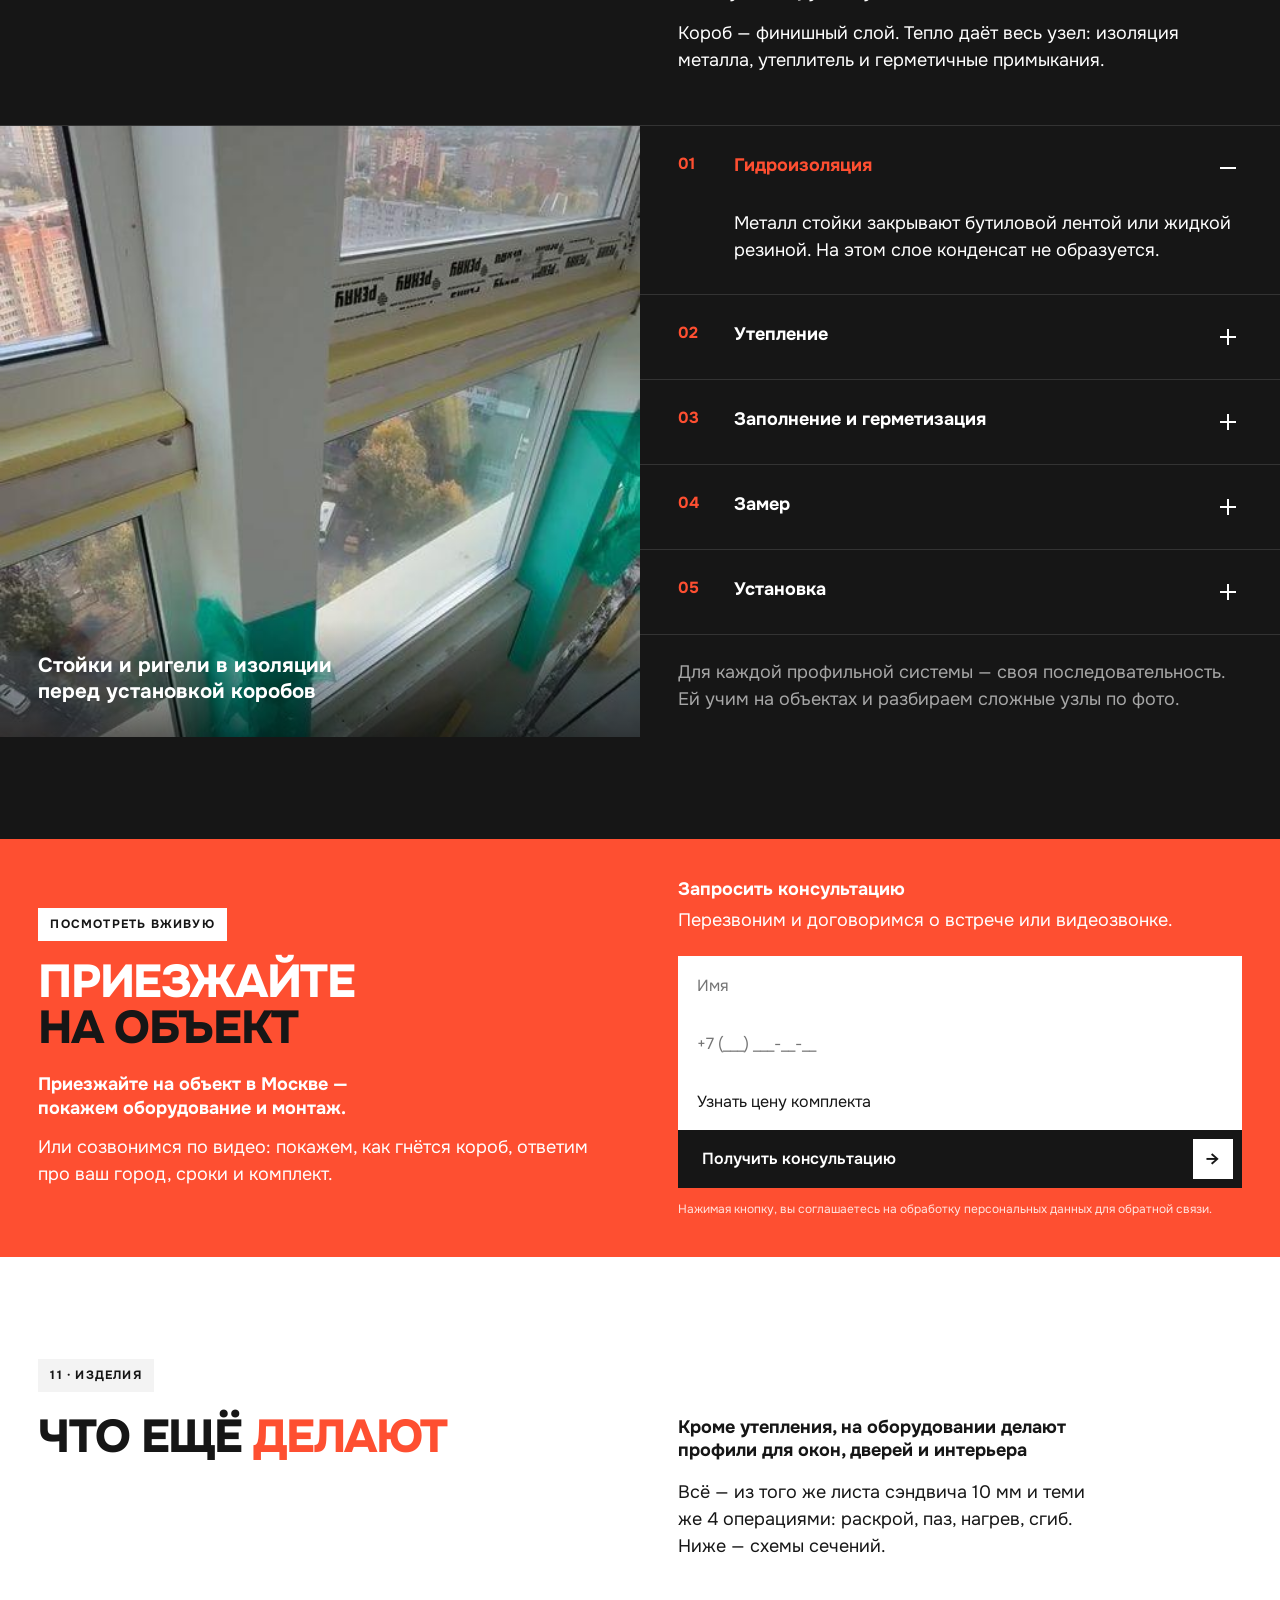
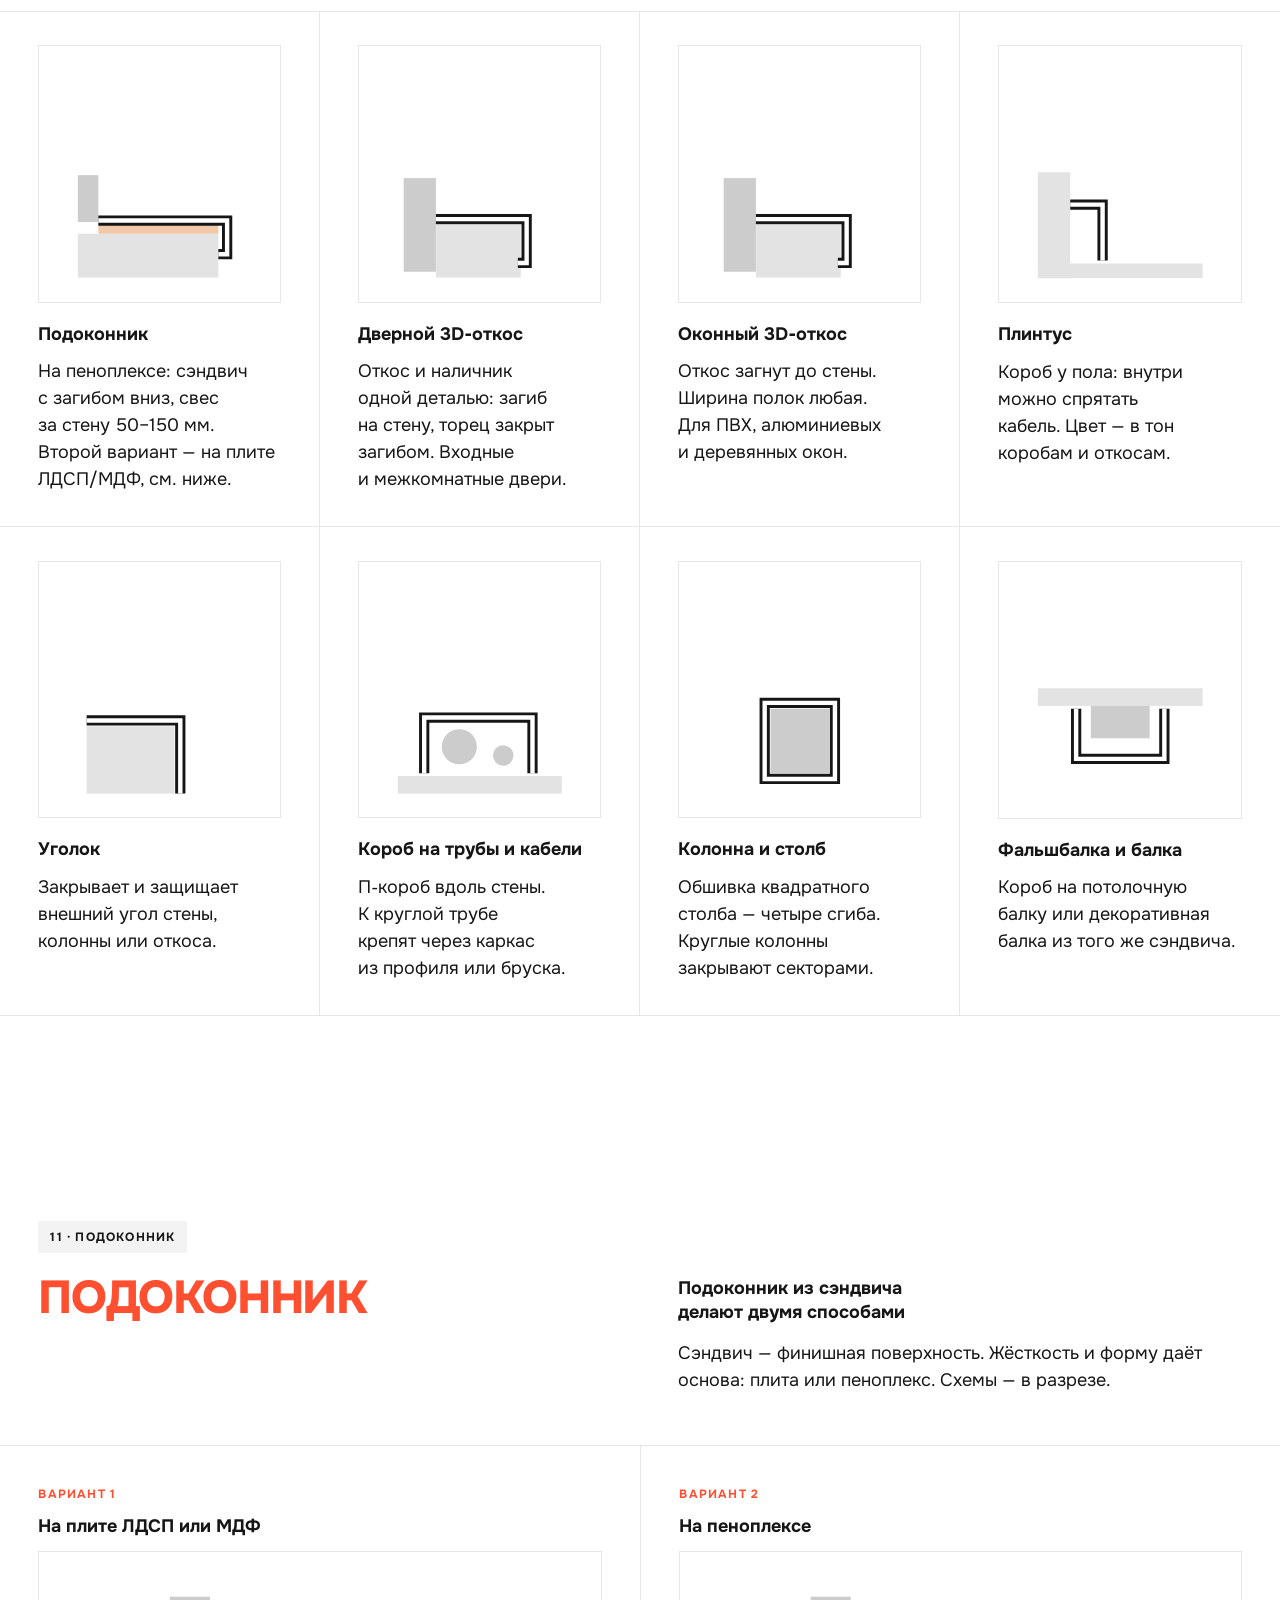
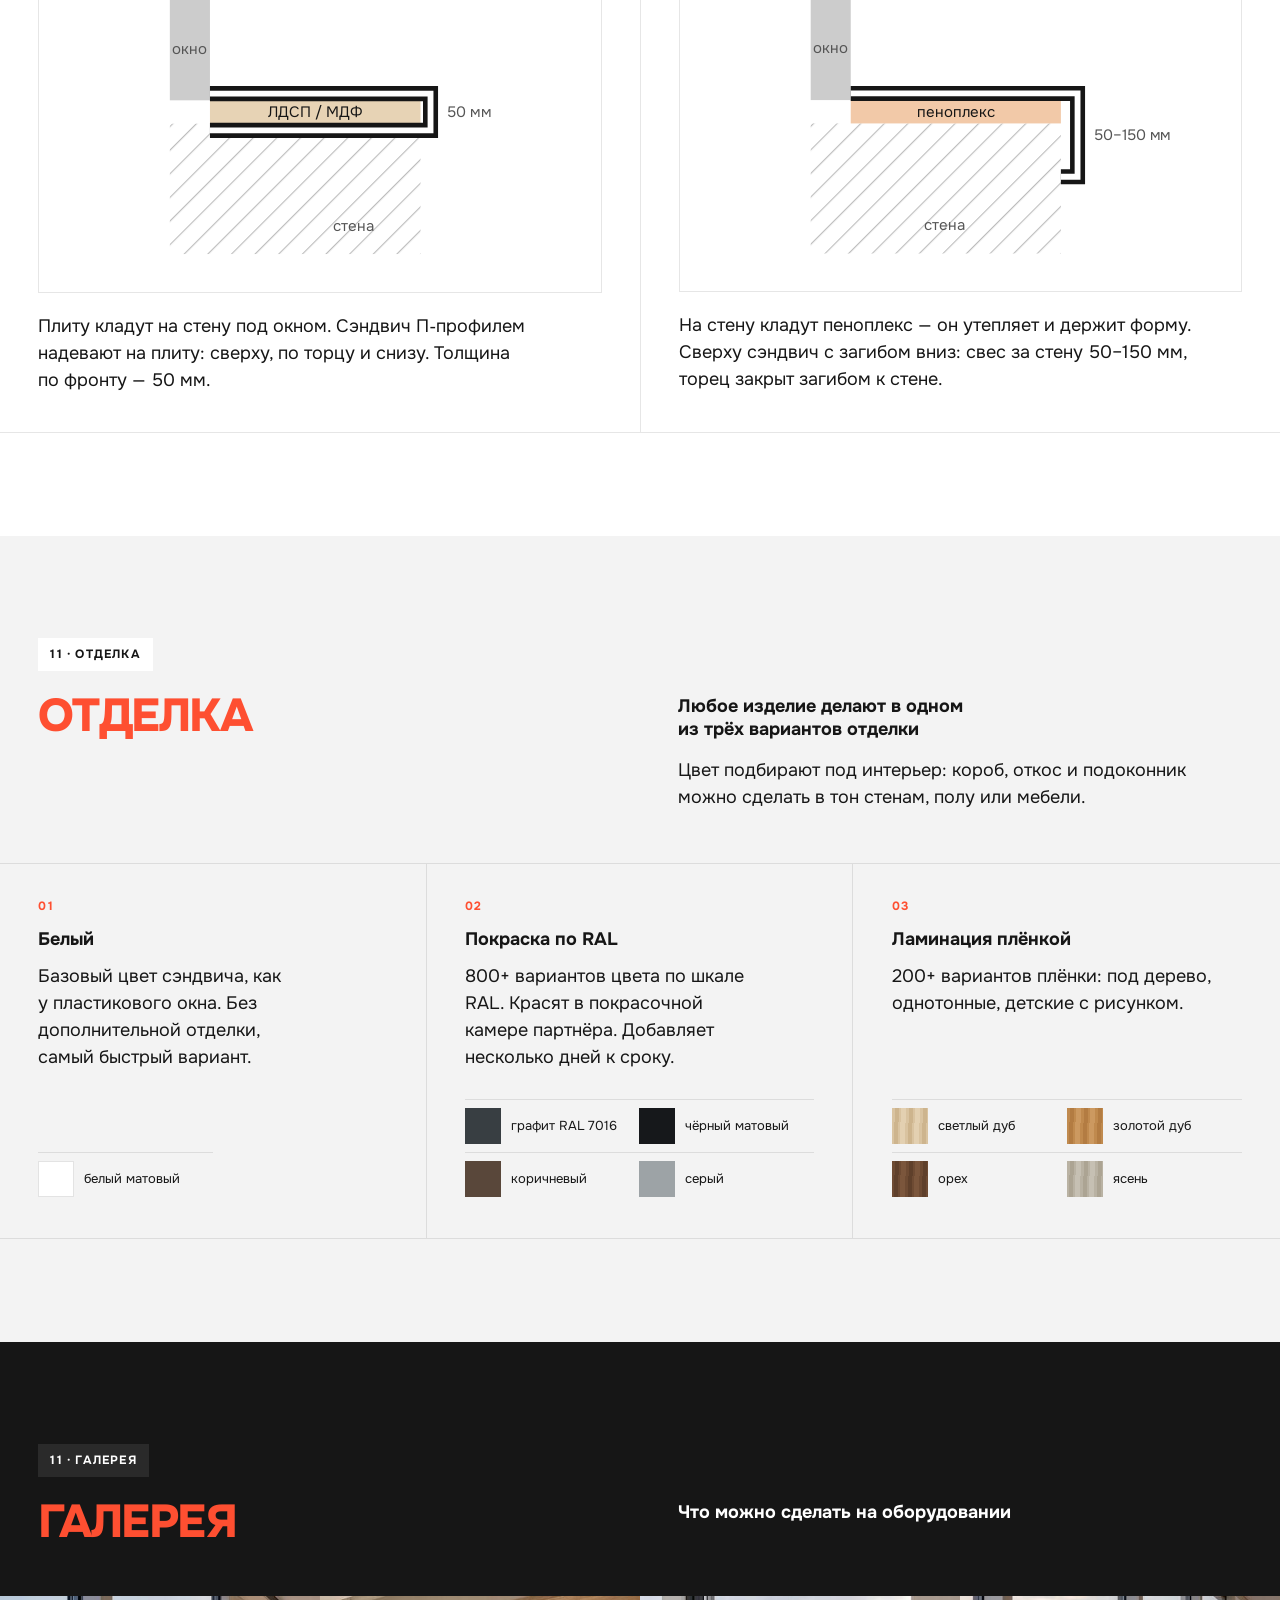
==== commit ff860dd0: "Лендинг DS 4.1: подзаголовки и текст основным цветом, серый только вспомогательный; правила переносо" ====
--- a/materials/landing/ds41/index.html
+++ b/materials/landing/ds41/index.html
@@ -493,6 +493,19 @@
 .acc summary{align-items:start}
 .steps .num{margin-bottom:12px}
 .tbl.two.pr>div:not(.th){flex:none!important}.T .tbl .big{color:var(--fg)!important}.tbl.two>div{grid-template-columns:minmax(0,1fr) minmax(0,160px)!important}
+
+/* ===== цвет: основной текст — цвет секции, серый только вспомогательный ===== */
+.T p,.T .lead,.T ul.ln li,.T .tbl span,.T .tbl b,.T .kv b,.T .sfull,.T .cards p,.T .mk-c p,.T .cb p,.T .steps p,.T .tile p,.T .sills p,.T .acc details p,.T .days>p,.T .fhead p{color:var(--fg)!important}
+.T .note,.T .kv span,.T .tbl .th span,.T .ol span,.T .ft-l,.T .pay-s p,.T .agree,.T .pay-big p,.lb-h p{color:var(--mu)!important}
+.lb-h p{color:rgba(255,255,255,.62)!important}
+/* ===== переносы ===== */
+h1,h2,h3,.sfull,.cb>span,summary,.k,.cap,figcaption{text-wrap:balance}
+p,li,.lead{text-wrap:pretty}
+.sfull{max-width:36ch!important}
+.lead,.shead-r .lead{max-width:52ch!important}
+p,li{max-width:60ch}
+.note{max-width:none}.note{text-wrap:balance}
+.cards p,.mk-c p,.steps p,.tile p,.cb p{text-wrap:balance}
 </style></head>
 <body>
 <header class="hero" id="top">
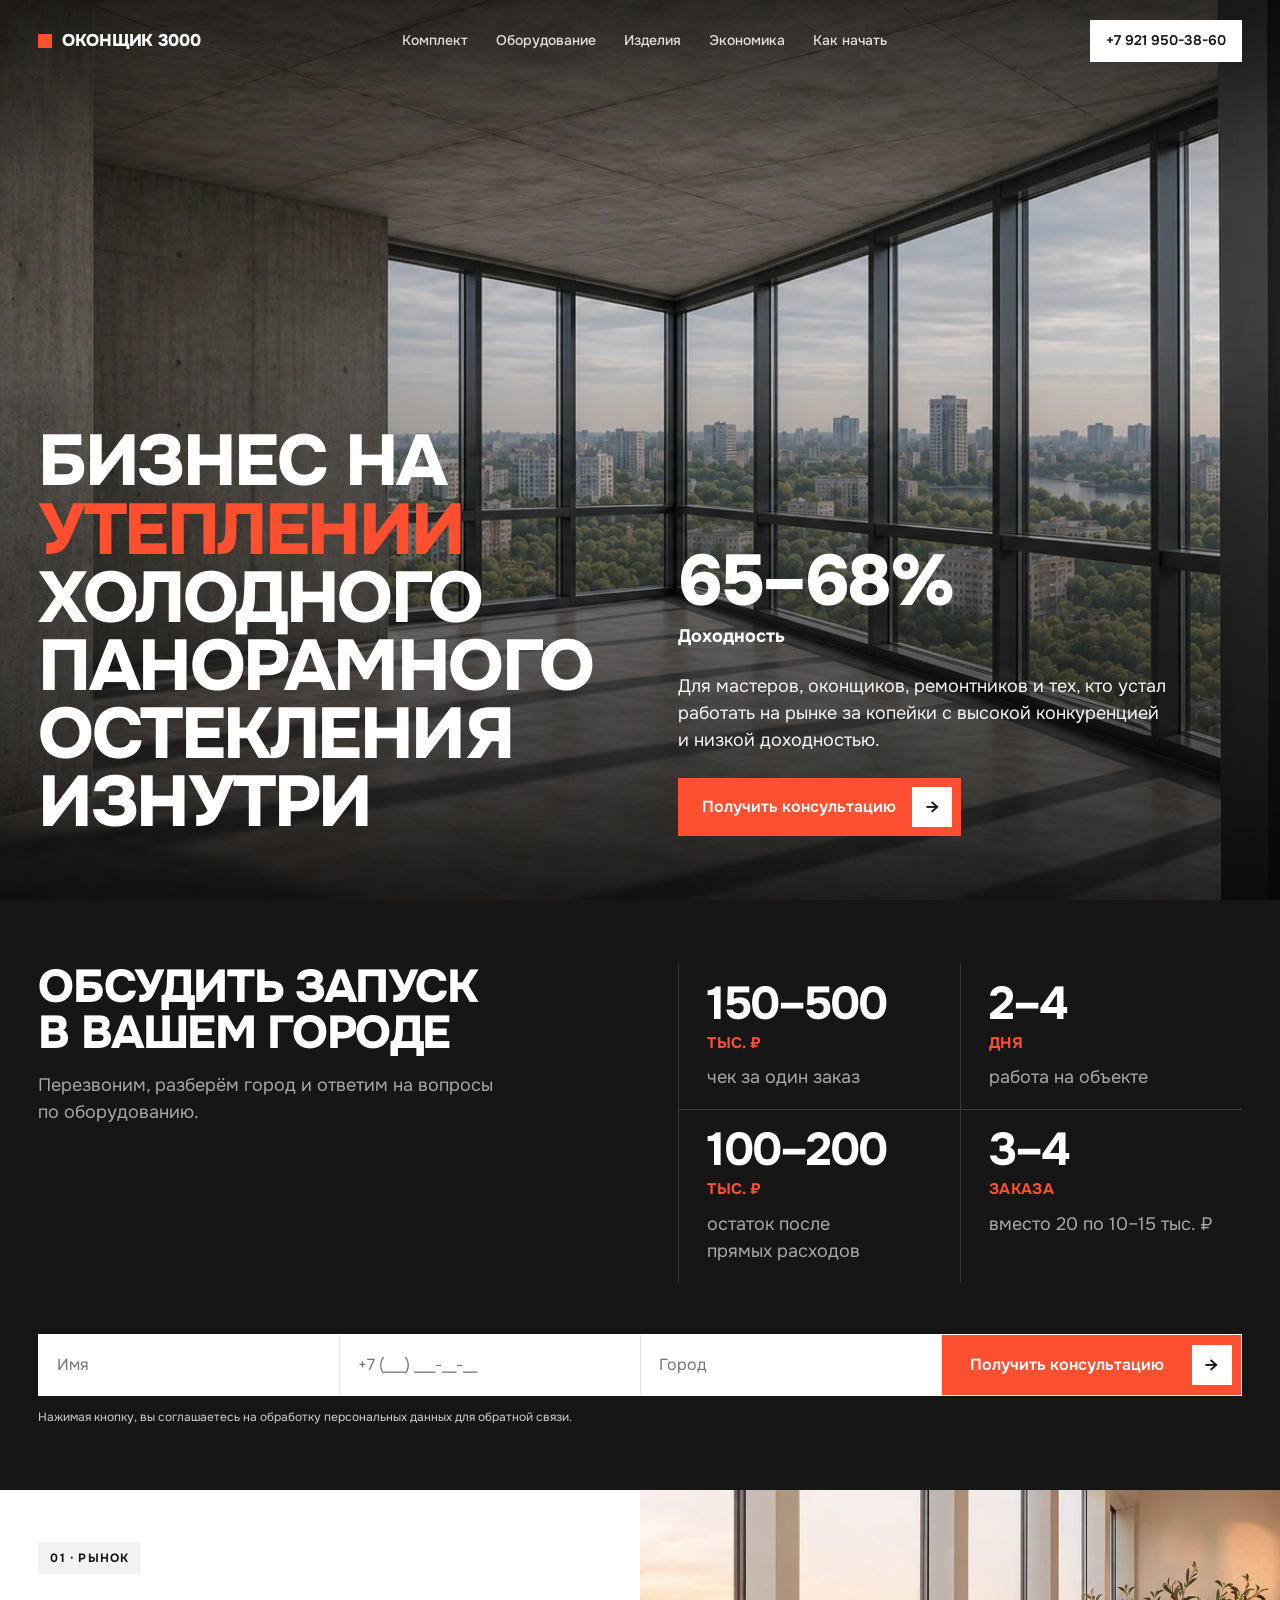
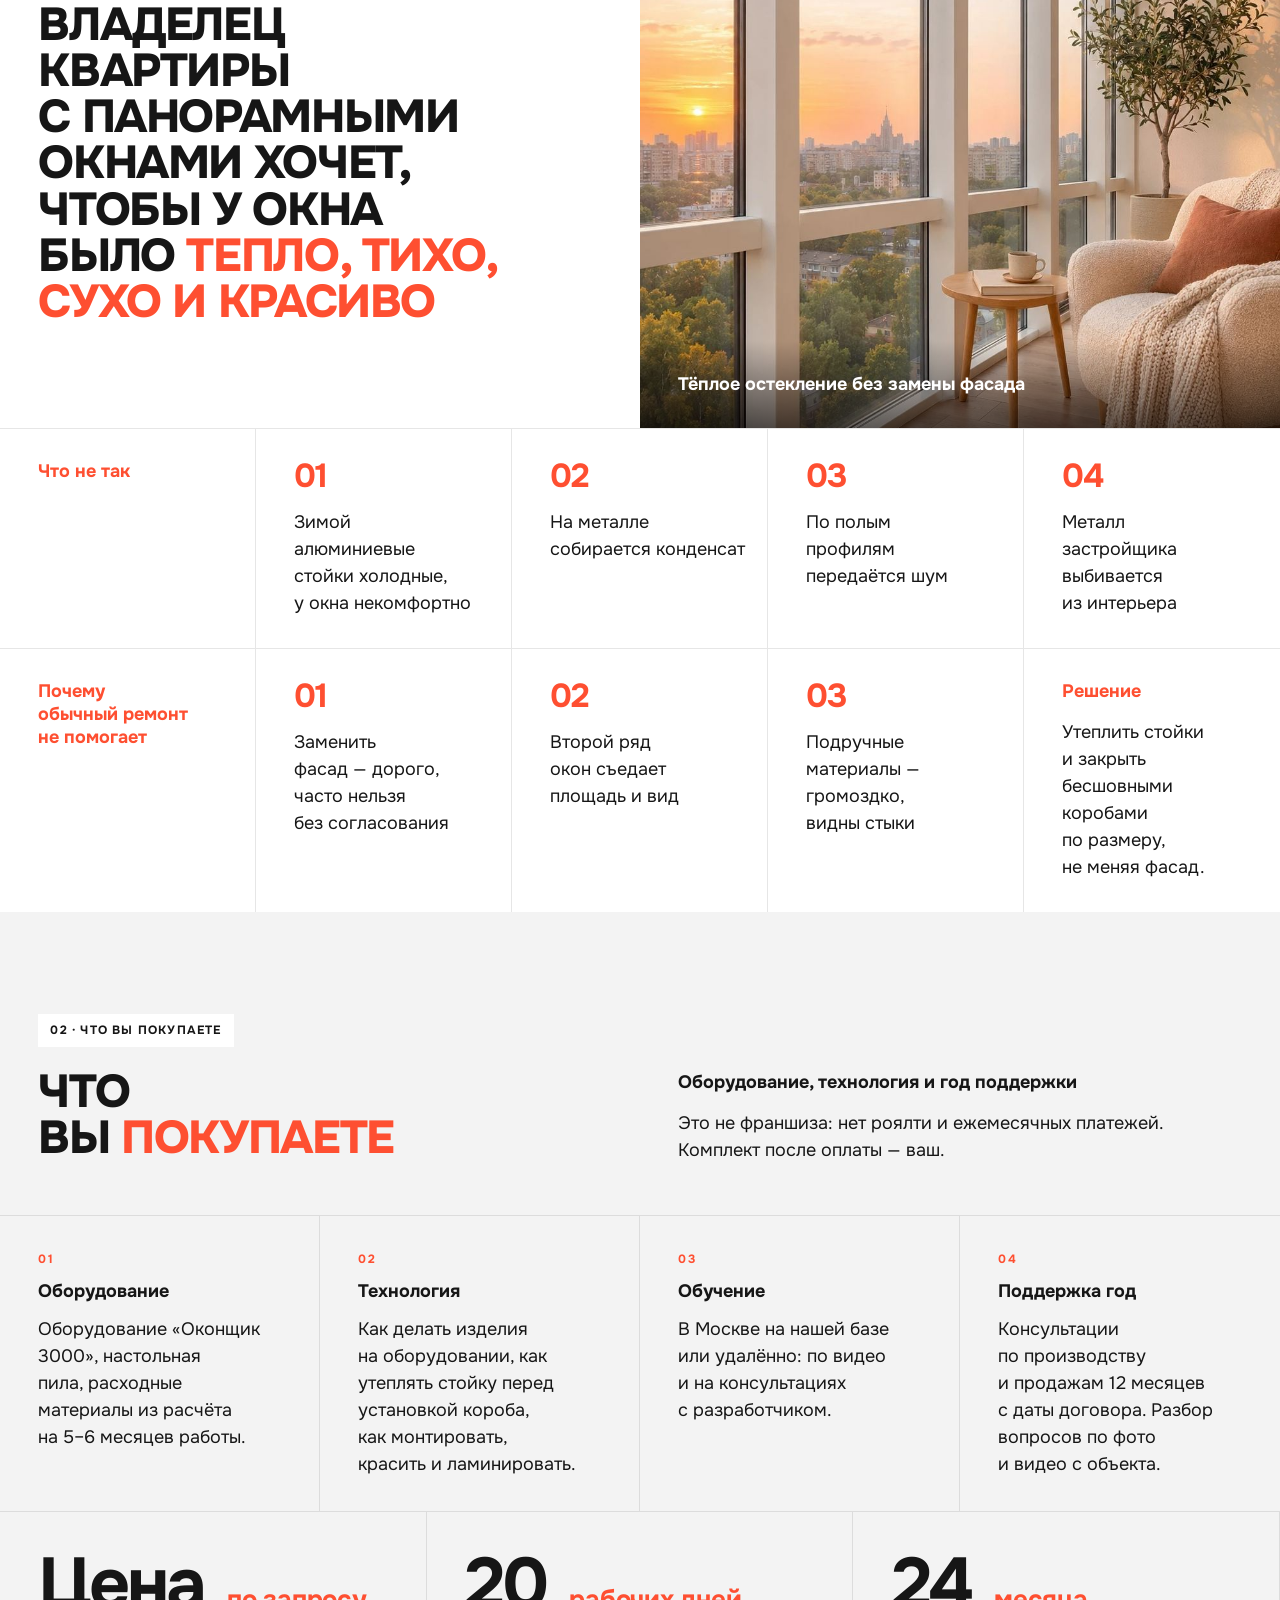
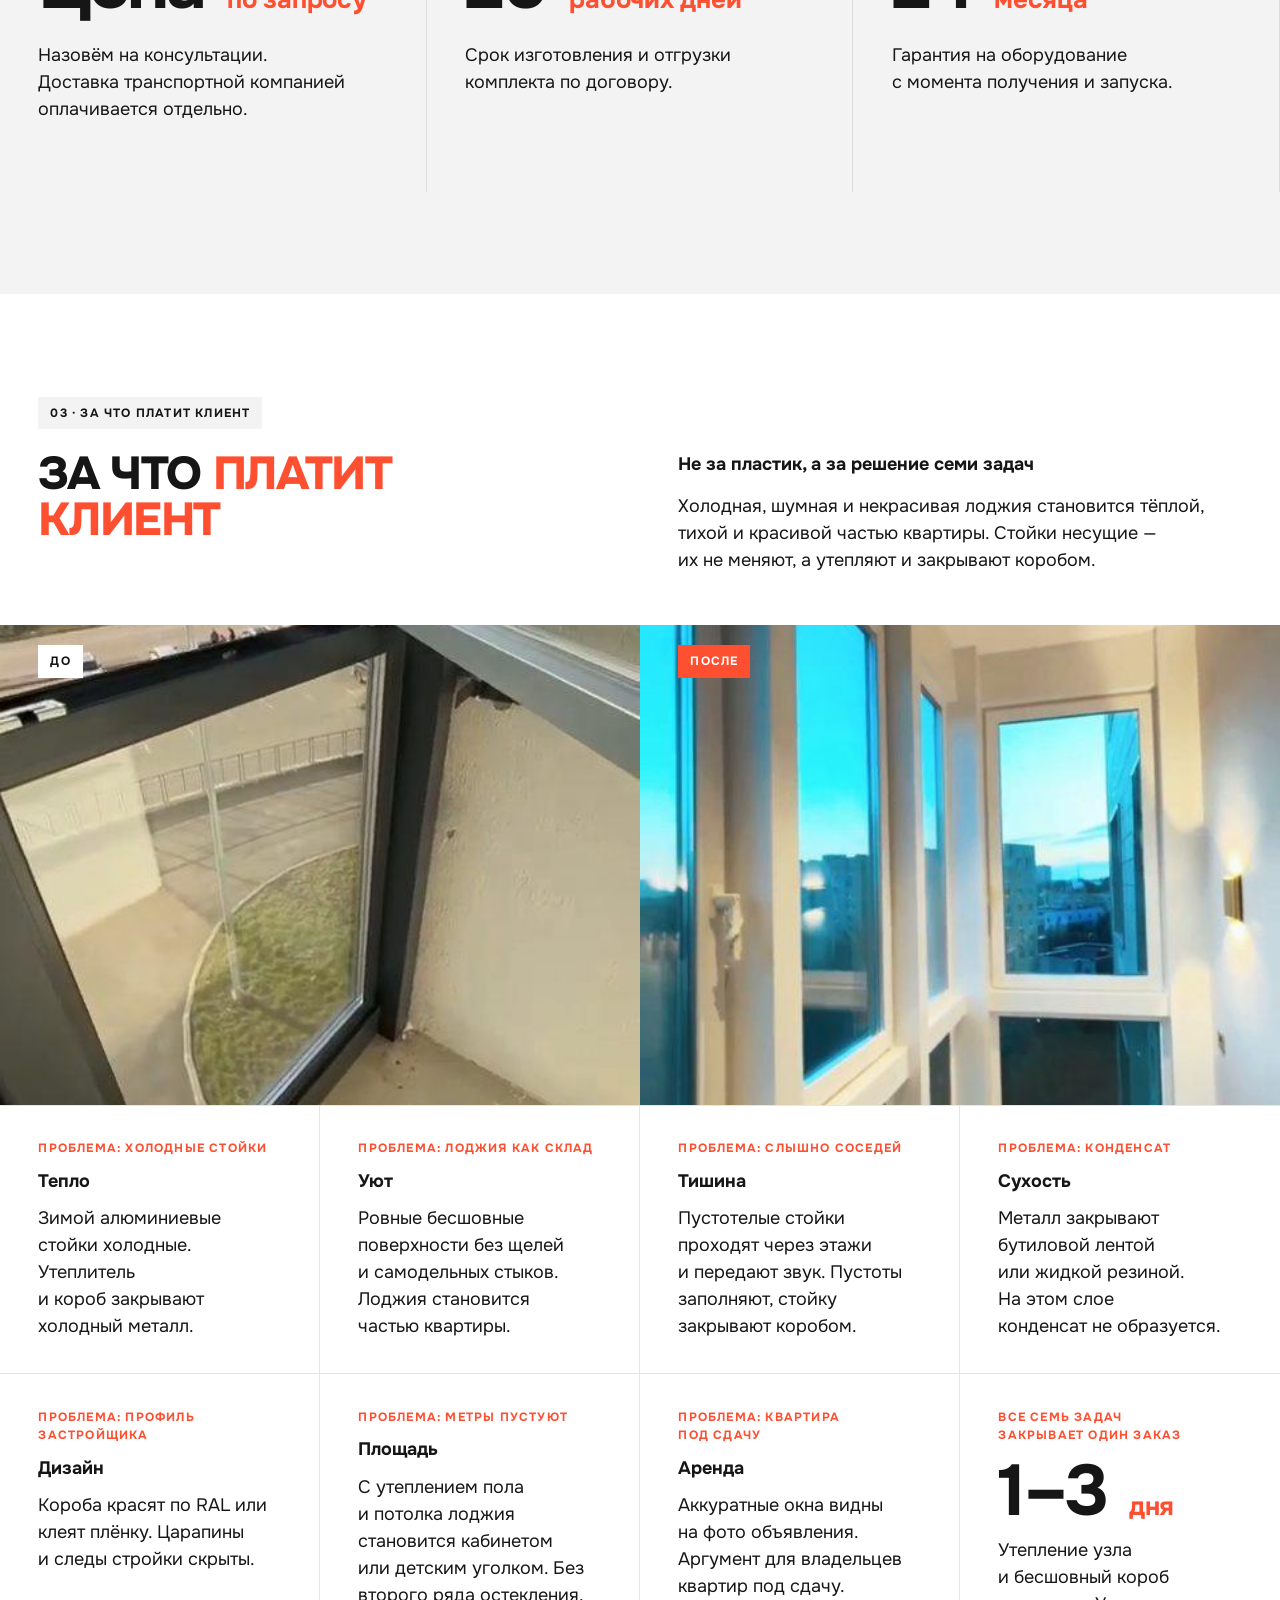
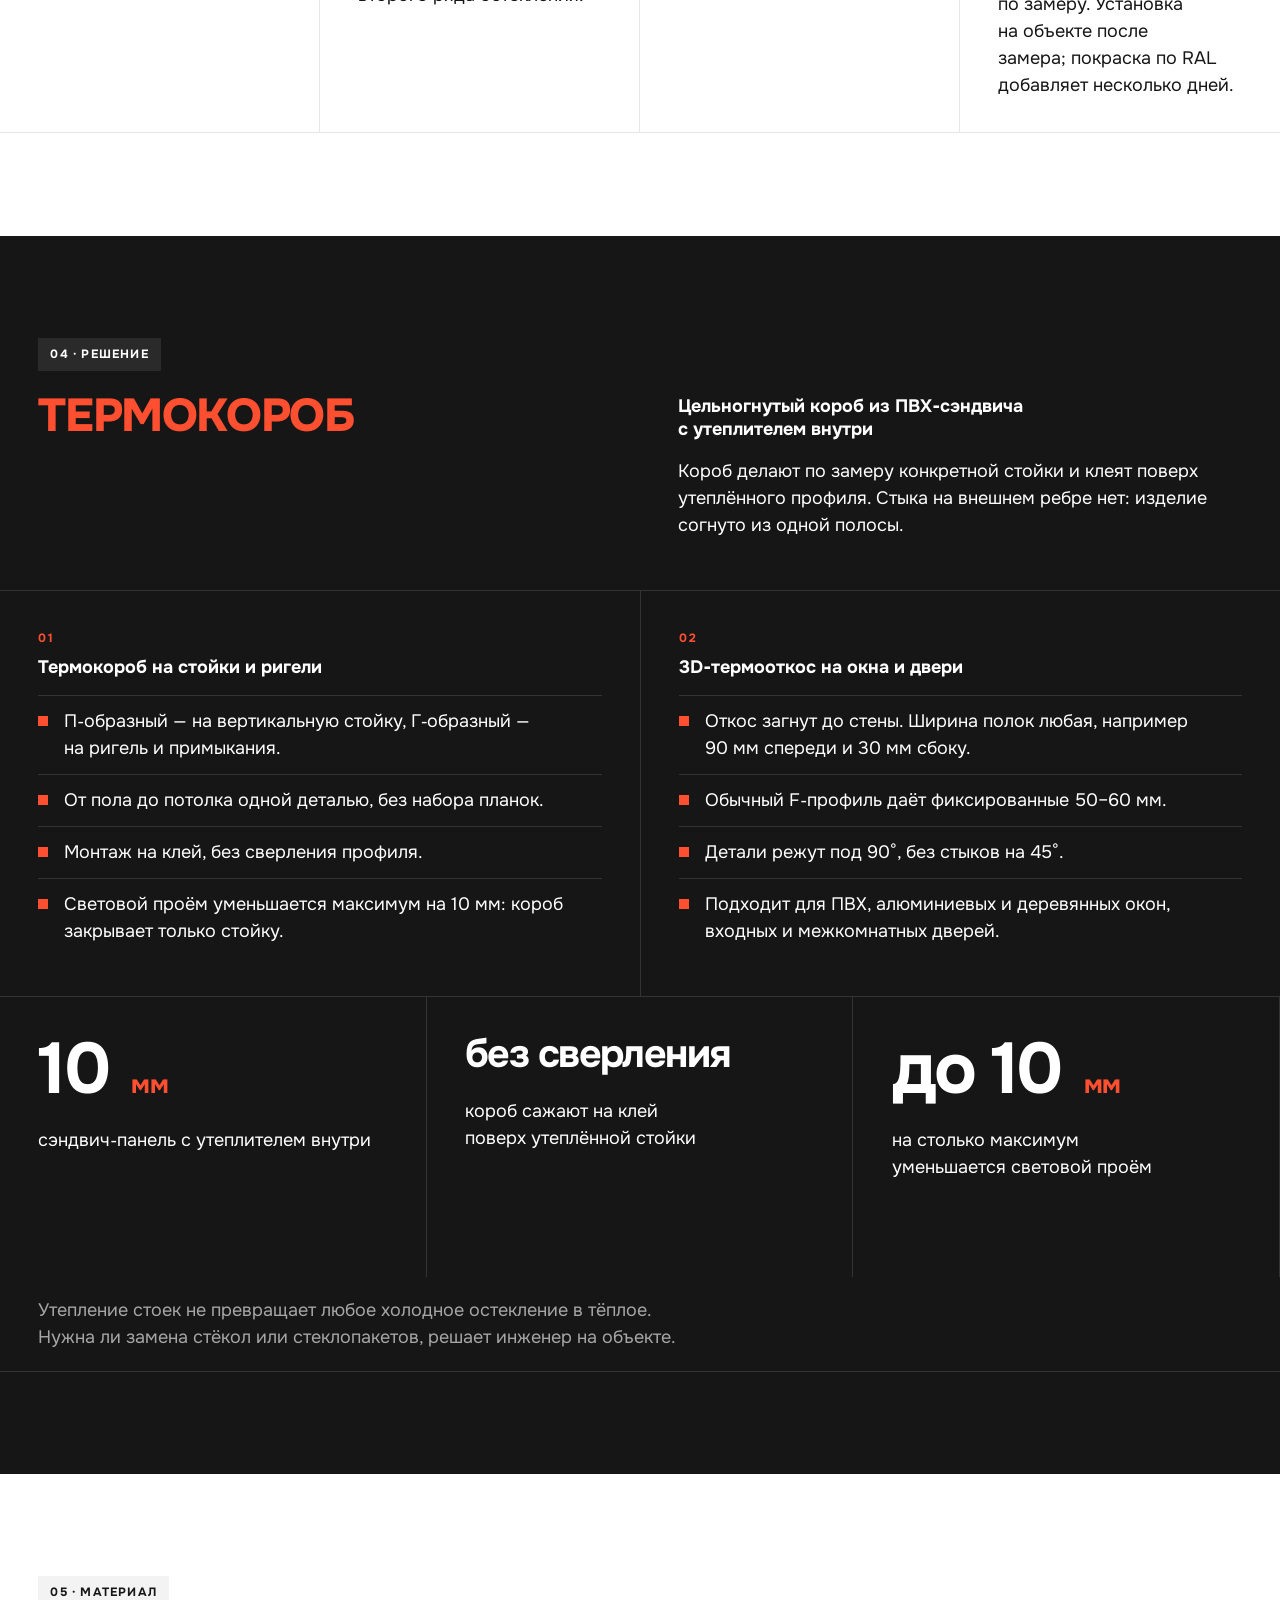
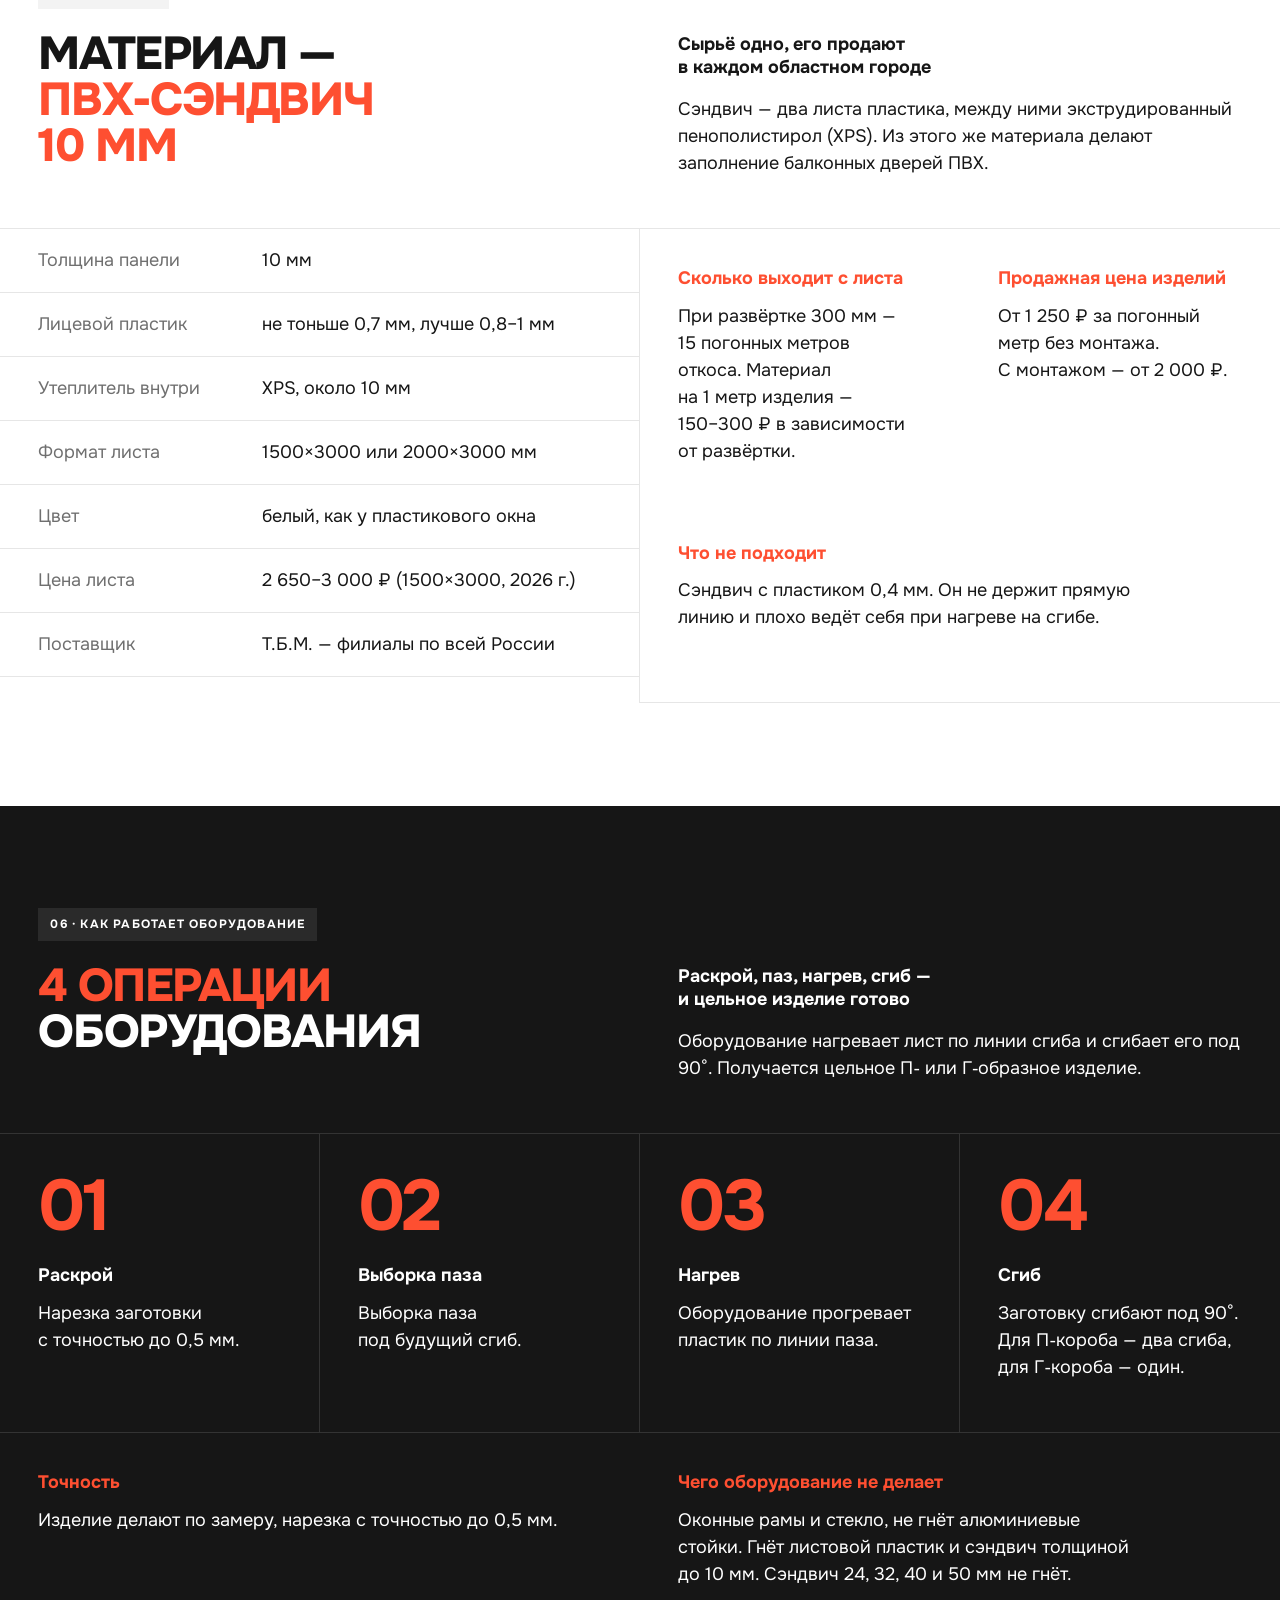
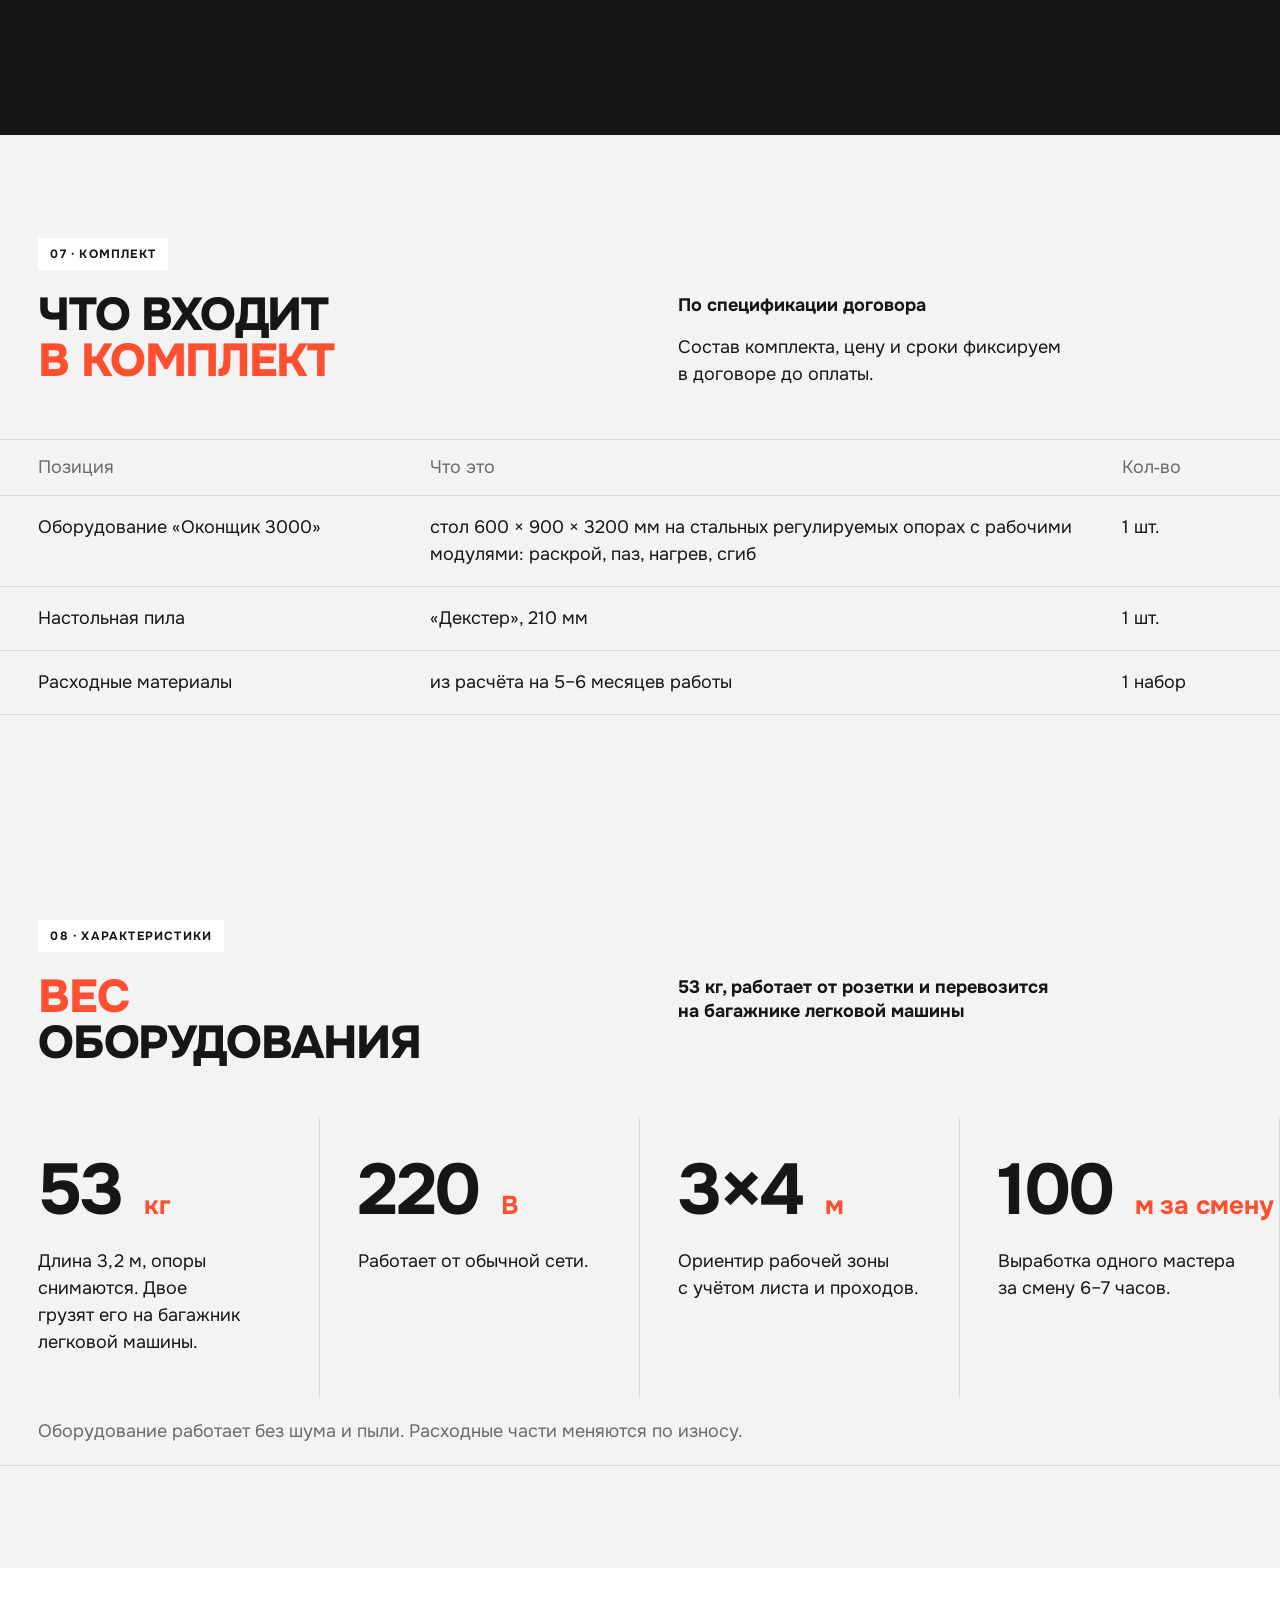
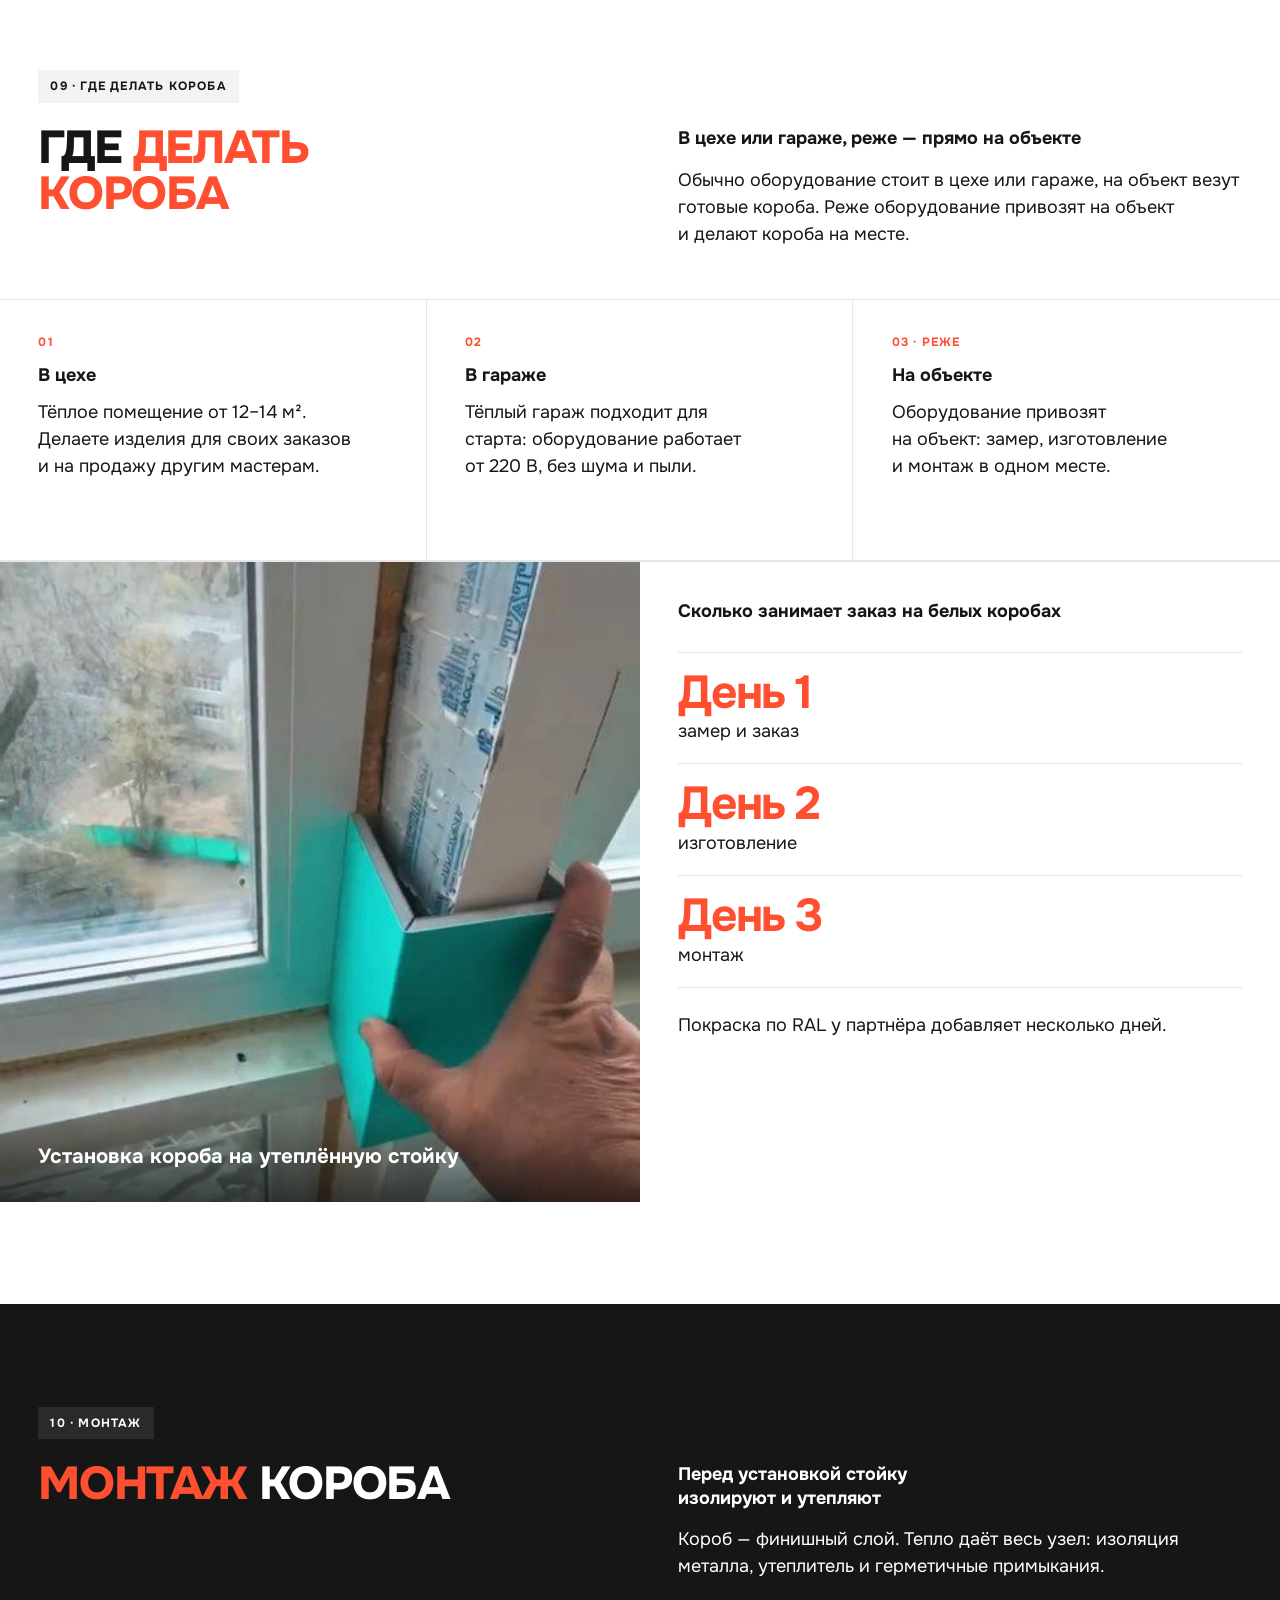
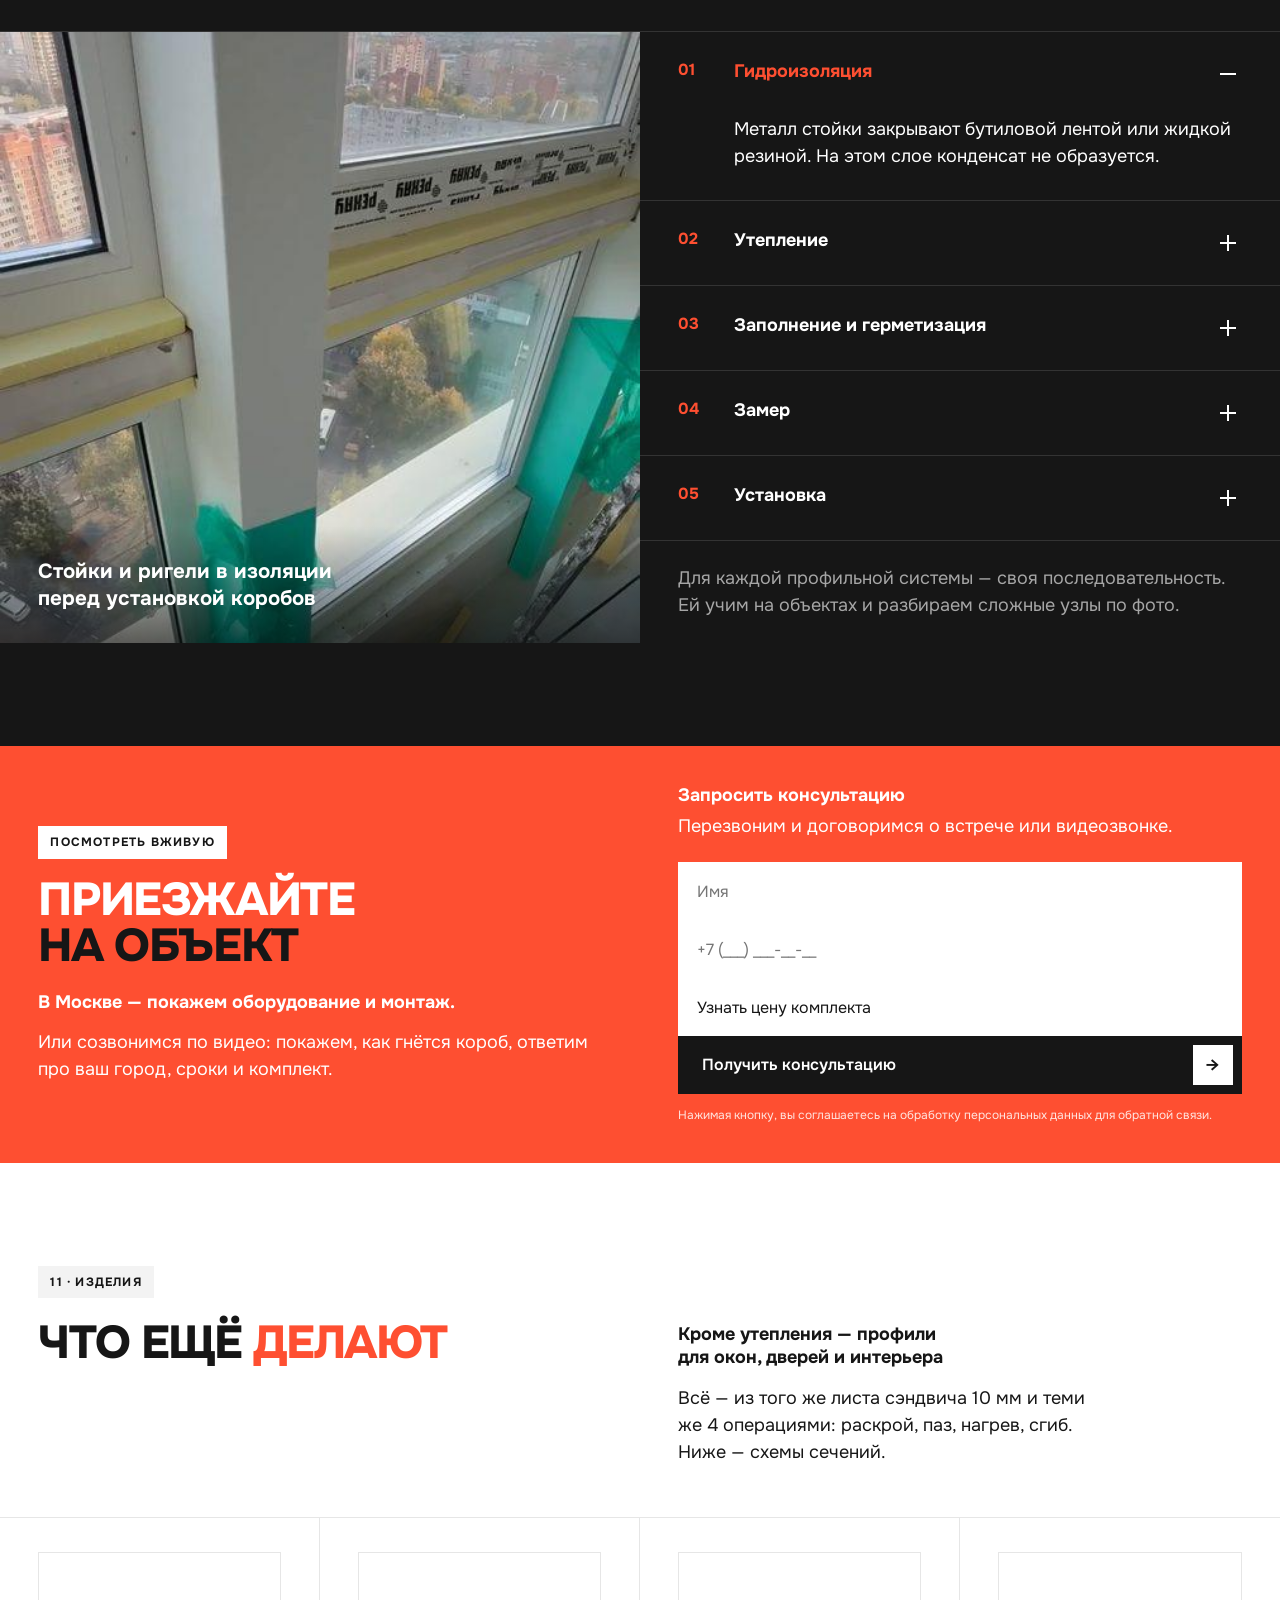
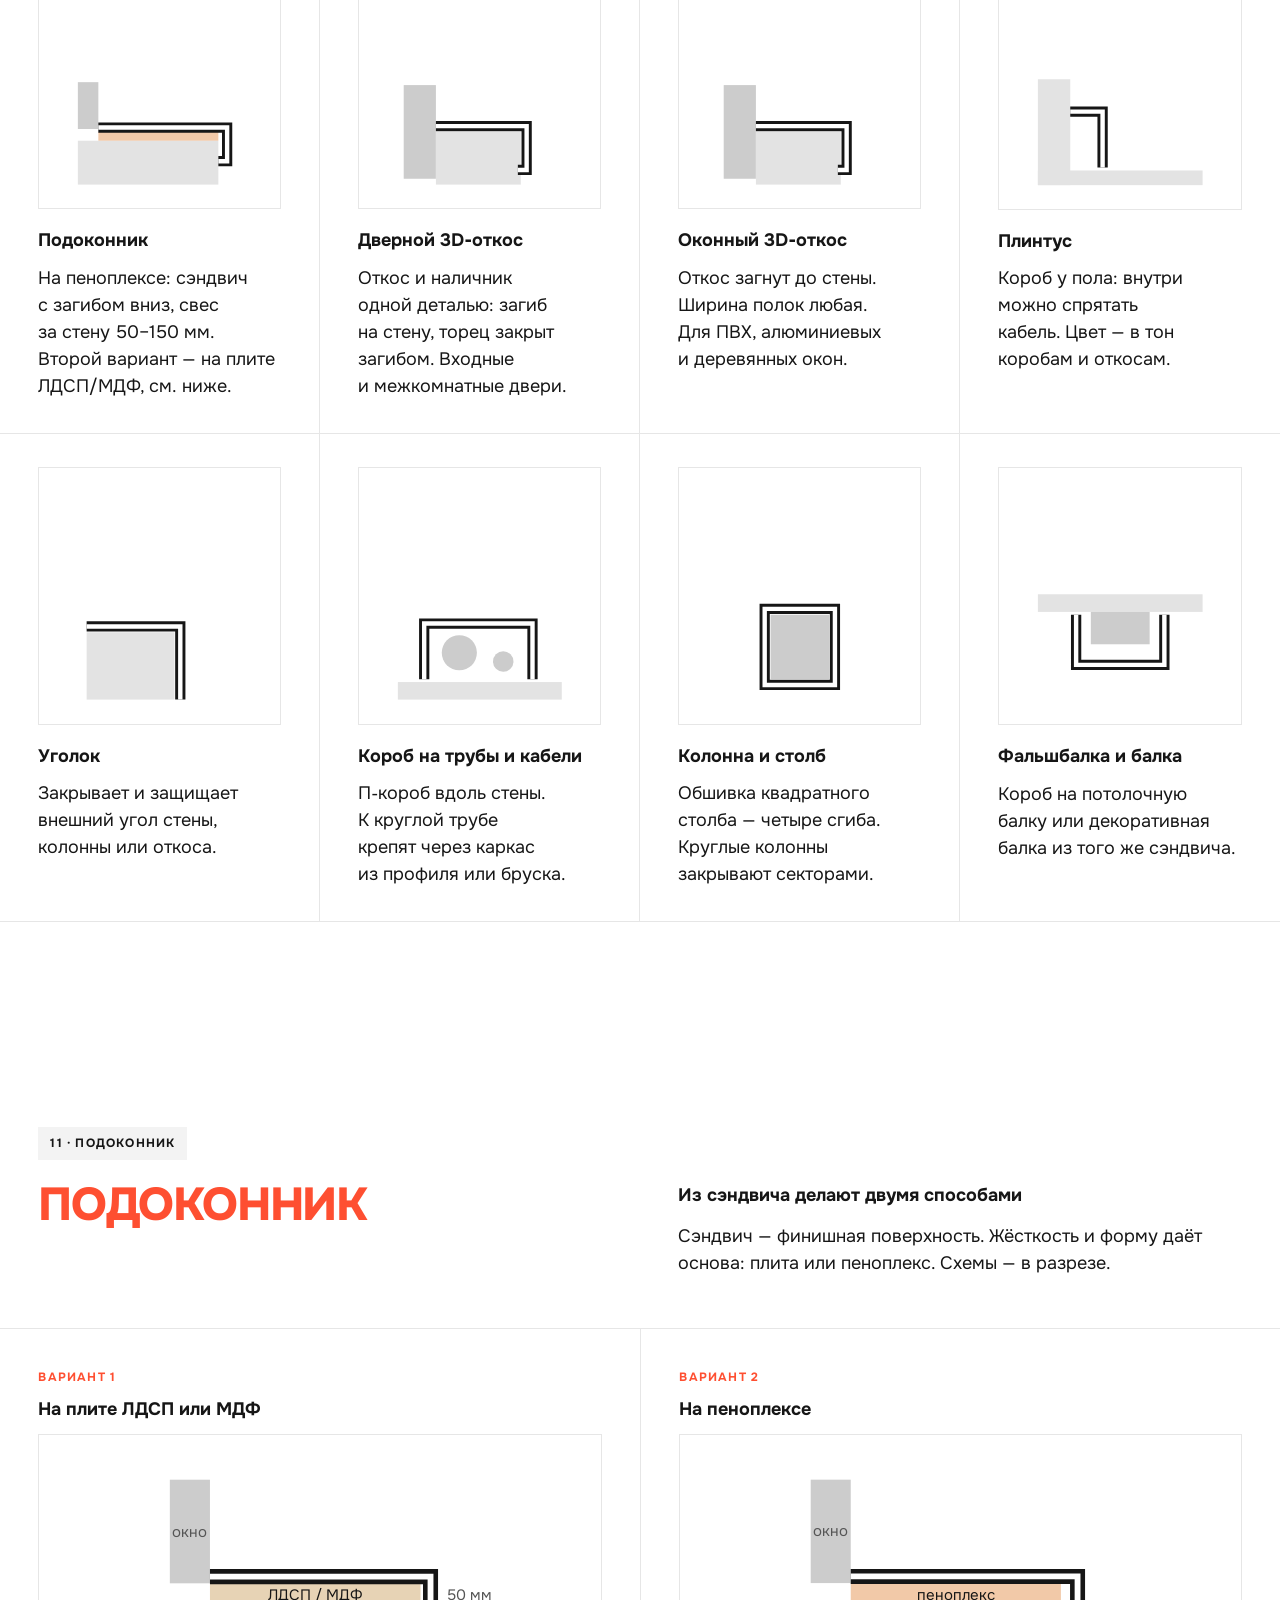
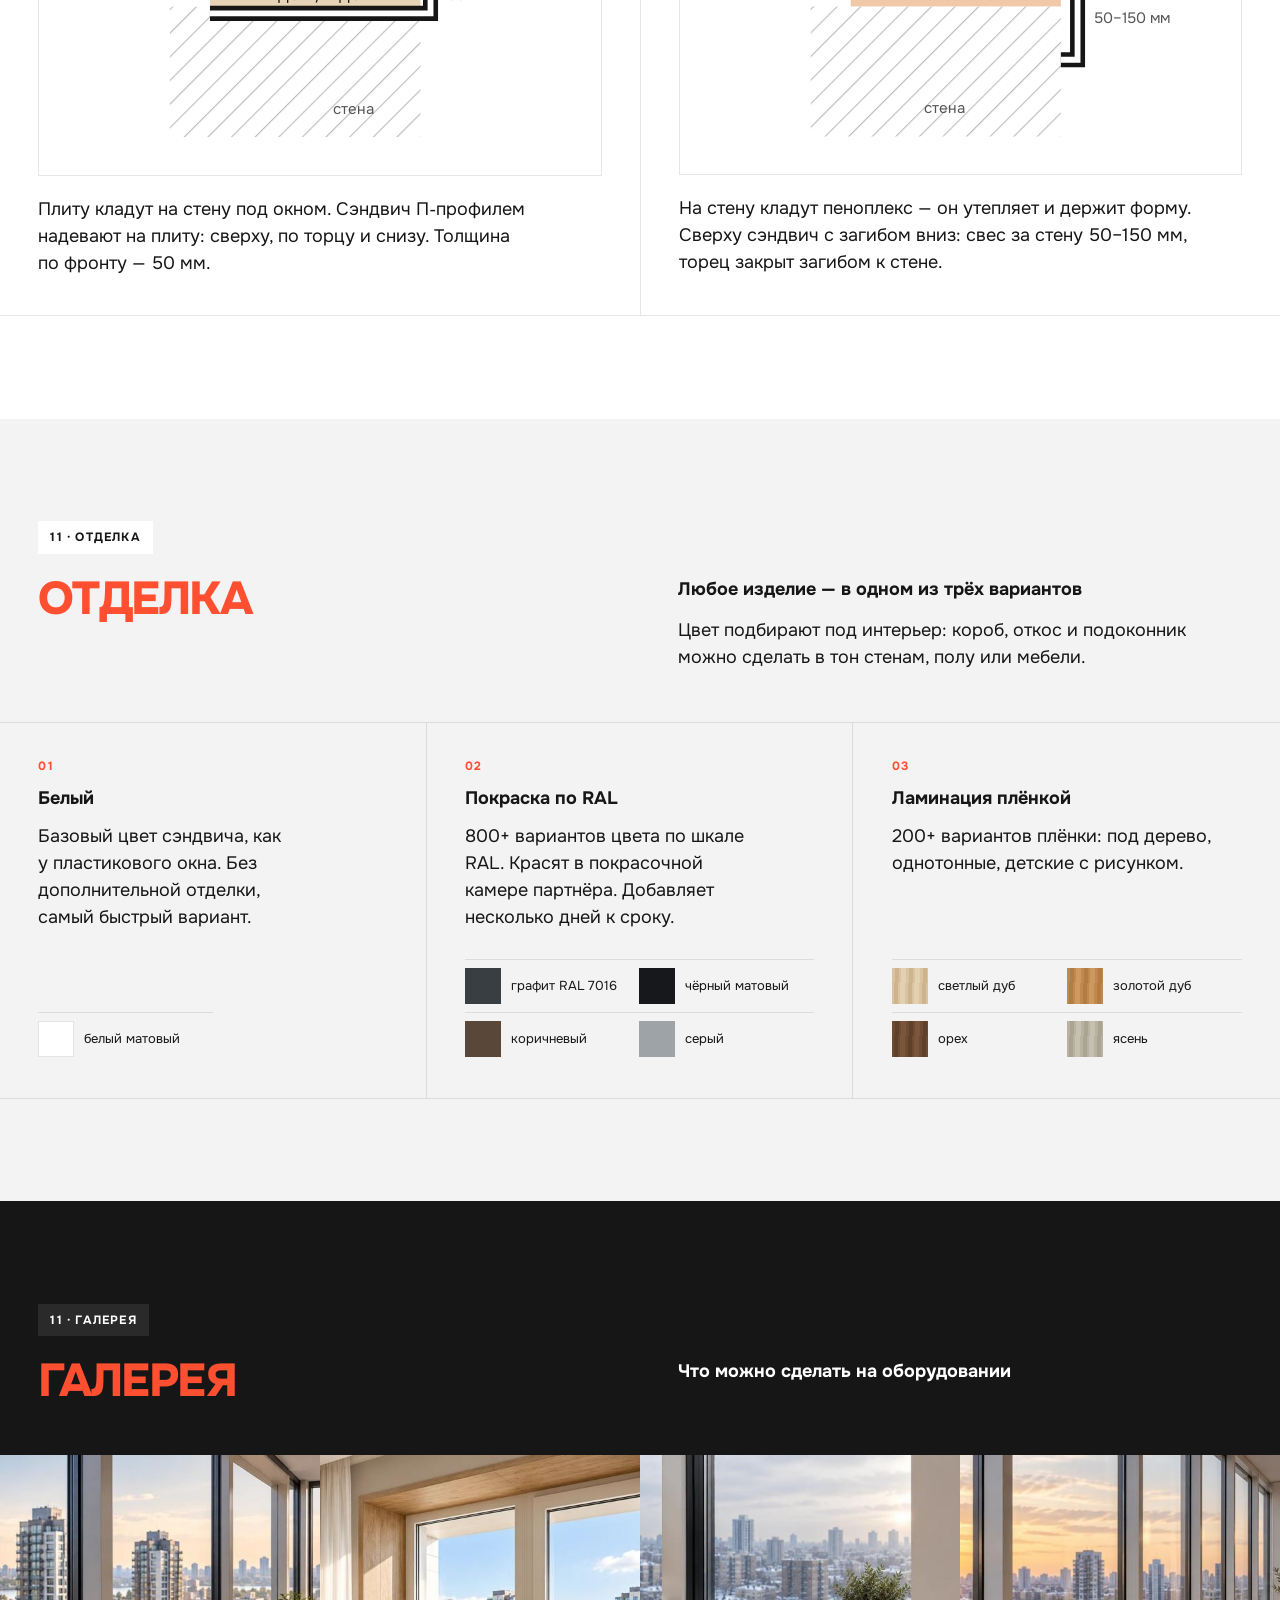
==== commit 325af8f9: "Лендинг DS 4.1: подзаголовки секций без повторов заголовка Co-Authored-By: Claude Opus 5.5 <noreply@" ====
--- a/materials/landing/ds41/index.html
+++ b/materials/landing/ds41/index.html
@@ -559,7 +559,7 @@
   <div class="shead">
   <div class="shead-lbl"><span class="lbl">02 · Что вы покупаете</span></div>
   <div class="shead-l"><h2 class="h2 ">Что вы <em>покупаете</em></h2></div>
-  <div class="shead-r"><p class="sfull">Вы покупаете оборудование, технологию и год поддержки</p><p class="lead">Это не франшиза: нет роялти и ежемесячных платежей. Комплект после оплаты — ваш.</p></div>
+  <div class="shead-r"><p class="sfull">Оборудование, технология и год поддержки</p><p class="lead">Это не франшиза: нет роялти и ежемесячных платежей. Комплект после оплаты — ваш.</p></div>
 </div>
   <div class="cards c4">
     <div><span class="k">01</span><h3 class="up">Оборудование</h3><p>Оборудование «Оконщик 3000», настольная пила, расходные материалы из расчёта на 5–⁠6 месяцев работы.</p></div>
@@ -577,7 +577,7 @@
   <div class="shead">
   <div class="shead-lbl"><span class="lbl">03 · За что платит клиент</span></div>
   <div class="shead-l"><h2 class="h2 ">За что <em>платит клиент</em></h2></div>
-  <div class="shead-r"><p class="sfull">Клиент платит не за пластик, а за решение семи задач</p><p class="lead">Холодная, шумная и некрасивая лоджия становится тёплой, тихой и красивой частью квартиры. Стойки несущие — их не меняют, а утепляют и закрывают коробом.</p></div>
+  <div class="shead-r"><p class="sfull">Не за пластик, а за решение семи задач</p><p class="lead">Холодная, шумная и некрасивая лоджия становится тёплой, тихой и красивой частью квартиры. Стойки несущие — их не меняют, а утепляют и закрывают коробом.</p></div>
 </div>
   <div class="ba">
     <div class="ph"><img src="../img/before.jpg" alt="Лоджия до работ" loading="lazy"><span class="tag">До</span></div>
@@ -591,7 +591,7 @@
   <div class="shead">
   <div class="shead-lbl"><span class="lbl">04 · Решение</span></div>
   <div class="shead-l"><h2 class="h2 "><em>Термокороб</em></h2></div>
-  <div class="shead-r"><p class="sfull">Термокороб — цельногнутый короб из ПВХ‑сэндвича с утеплителем внутри</p><p class="lead">Короб делают по замеру конкретной стойки и клеят поверх утеплённого профиля. Стыка на внешнем ребре нет: изделие согнуто из одной полосы.</p></div>
+  <div class="shead-r"><p class="sfull">Цельногнутый короб из ПВХ‑сэндвича с утеплителем внутри</p><p class="lead">Короб делают по замеру конкретной стойки и клеят поверх утеплённого профиля. Стыка на внешнем ребре нет: изделие согнуто из одной полосы.</p></div>
 </div>
   <div class="split">
     <div class="blk-t big"><span class="k">01</span><h3 class="up">Термокороб на стойки и ригели</h3><ul class="ln"><li>П‑образный — на вертикальную стойку, Г‑образный — на ригель и примыкания.</li><li>От пола до потолка одной деталью, без набора планок.</li><li>Монтаж на клей, без сверления профиля.</li><li>Световой проём уменьшается максимум на 10 мм: короб закрывает только стойку.</li></ul></div>
@@ -608,7 +608,7 @@
   <div class="shead">
   <div class="shead-lbl"><span class="lbl">05 · Материал</span></div>
   <div class="shead-l"><h2 class="h2 ">Материал — <em>ПВХ‑сэндвич 10 мм</em></h2></div>
-  <div class="shead-r"><p class="sfull">Сырьё одно — ПВХ‑сэндвич 10 мм, его продают в каждом областном городе</p><p class="lead">Сэндвич — два листа пластика, между ними экструдированный пенополистирол (XPS). Из этого же материала делают заполнение балконных дверей ПВХ.</p></div>
+  <div class="shead-r"><p class="sfull">Сырьё одно, его продают в каждом областном городе</p><p class="lead">Сэндвич — два листа пластика, между ними экструдированный пенополистирол (XPS). Из этого же материала делают заполнение балконных дверей ПВХ.</p></div>
 </div>
   <div class="split">
     <div class="kv"><div><span>Толщина панели</span><b>10 мм</b></div><div><span>Лицевой пластик</span><b>не тоньше 0,7 мм, лучше 0,8–⁠1 мм</b></div><div><span>Утеплитель внутри</span><b>XPS, около 10 мм</b></div><div><span>Формат листа</span><b>1500×3000 или 2000×3000 мм</b></div><div><span>Цвет</span><b>белый, как у пластикового окна</b></div><div><span>Цена листа</span><b>2 650–⁠3 000 ₽ (1500×3000, 2026 г.)</b></div><div><span>Поставщик</span><b>Т.Б.М. — филиалы по всей России</b></div></div>
@@ -623,7 +623,7 @@
   <div class="shead">
   <div class="shead-lbl"><span class="lbl">06 · Как работает оборудование</span></div>
   <div class="shead-l"><h2 class="h2 "><em>4 операции</em> оборудования</h2></div>
-  <div class="shead-r"><p class="sfull">Оборудование делает изделие за 4 операции: раскрой, паз, нагрев, сгиб</p><p class="lead">Оборудование нагревает лист по линии сгиба и сгибает его под 90°. Получается цельное П‑ или Г‑образное изделие.</p></div>
+  <div class="shead-r"><p class="sfull">Раскрой, паз, нагрев, сгиб — и цельное изделие готово</p><p class="lead">Оборудование нагревает лист по линии сгиба и сгибает его под 90°. Получается цельное П‑ или Г‑образное изделие.</p></div>
 </div>
   <div class="steps s4">
     <div><div class="num">01</div><h3 class="up">Раскрой</h3><p>Нарезка заготовки с точностью до 0,5 мм.</p></div>
@@ -640,7 +640,7 @@
   <div class="shead">
   <div class="shead-lbl"><span class="lbl">07 · Комплект</span></div>
   <div class="shead-l"><h2 class="h2 ">Что входит <em>в комплект</em></h2></div>
-  <div class="shead-r"><p class="sfull">Что входит в комплект — по спецификации договора</p><p class="lead">Состав комплекта, цену и сроки фиксируем в договоре до оплаты.</p></div>
+  <div class="shead-r"><p class="sfull">По спецификации договора</p><p class="lead">Состав комплекта, цену и сроки фиксируем в договоре до оплаты.</p></div>
 </div>
   <div class="tbl spec">
     <div class="th"><span>Позиция</span><span>Что это</span><span>Кол‑во</span></div>
@@ -653,7 +653,7 @@
   <div class="shead">
   <div class="shead-lbl"><span class="lbl">08 · Характеристики</span></div>
   <div class="shead-l"><h2 class="h2 "><em>Вес</em> оборудования</h2></div>
-  <div class="shead-r"><p class="sfull">Оборудование весит 53 кг, работает от розетки и перевозится на багажнике легковой машины</p></div>
+  <div class="shead-r"><p class="sfull">53 кг, работает от розетки и перевозится на багажнике легковой машины</p></div>
 </div>
   <div class="tiles t4">
     <div class="tile"><div class="num">53 <small>кг</small></div><p>Длина 3,2 м, опоры снимаются. Двое грузят его на багажник легковой машины.</p></div>
@@ -667,7 +667,7 @@
   <div class="shead">
   <div class="shead-lbl"><span class="lbl">09 · Где делать короба</span></div>
   <div class="shead-l"><h2 class="h2 ">Где <em>делать короба</em></h2></div>
-  <div class="shead-r"><p class="sfull">Короба делают в цехе или гараже, реже — прямо на объекте</p><p class="lead">Обычно оборудование стоит в цехе или гараже, на объект везут готовые короба. Реже оборудование привозят на объект и делают короба на месте.</p></div>
+  <div class="shead-r"><p class="sfull">В цехе или гараже, реже — прямо на объекте</p><p class="lead">Обычно оборудование стоит в цехе или гараже, на объект везут готовые короба. Реже оборудование привозят на объект и делают короба на месте.</p></div>
 </div>
   <div class="cards c3">
     <div><span class="k">01</span><h3 class="up">В цехе</h3><p>Тёплое помещение от 12–⁠14 м². Делаете изделия для своих заказов и на продажу другим мастерам.</p></div>
@@ -689,7 +689,7 @@
   <div class="shead">
   <div class="shead-lbl"><span class="lbl">10 · Монтаж</span></div>
   <div class="shead-l"><h2 class="h2 "><em>Монтаж</em> короба</h2></div>
-  <div class="shead-r"><p class="sfull">Перед установкой короба стойку изолируют и утепляют</p><p class="lead">Короб — финишный слой. Тепло даёт весь узел: изоляция металла, утеплитель и герметичные примыкания.</p></div>
+  <div class="shead-r"><p class="sfull">Перед установкой стойку изолируют и утепляют</p><p class="lead">Короб — финишный слой. Тепло даёт весь узел: изоляция металла, утеплитель и герметичные примыкания.</p></div>
 </div>
   <div class="split msplit">
     <div class="ph tall"><img src="../img/tape.jpg" alt="Стойки и ригели в изоляции перед установкой коробов" loading="lazy"><div class="c"><span class="cap up">Стойки и ригели в изоляции перед установкой коробов</span></div></div>
@@ -697,7 +697,7 @@
   </div>
 </section>
 <section class="midf T t-r" id="form-mid-sec">
-  <div class="midf-t"><span class="lbl">Посмотреть вживую</span><h2 class="h2 ">Приезжайте <em>на объект</em></h2><p class="sfull">Приезжайте на объект в Москве — покажем оборудование и монтаж.</p><p class="lead">Или созвонимся по видео: покажем, как гнётся короб, ответим про ваш город, сроки и комплект.</p></div>
+  <div class="midf-t"><span class="lbl">Посмотреть вживую</span><h2 class="h2 ">Приезжайте <em>на объект</em></h2><p class="sfull">В Москве — покажем оборудование и монтаж.</p><p class="lead">Или созвонимся по видео: покажем, как гнётся короб, ответим про ваш город, сроки и комплект.</p></div>
   <form class="lform v" id="form-mid" data-place="середина">
   <div class="fhead"><h3>Запросить консультацию</h3><p>Перезвоним и договоримся о встрече или видеозвонке.</p></div>
   <div class="frow">
@@ -714,7 +714,7 @@
   <div class="shead">
   <div class="shead-lbl"><span class="lbl">11 · Изделия</span></div>
   <div class="shead-l"><h2 class="h2 ">Что ещё <em>делают</em></h2></div>
-  <div class="shead-r"><p class="sfull">Кроме утепления, на оборудовании делают профили для окон, дверей и интерьера</p><p class="lead">Всё — из того же листа сэндвича 10 мм и теми же 4 операциями: раскрой, паз, нагрев, сгиб. Ниже — схемы сечений.</p></div>
+  <div class="shead-r"><p class="sfull">Кроме утепления — профили для окон, дверей и интерьера</p><p class="lead">Всё — из того же листа сэндвича 10 мм и теми же 4 операциями: раскрой, паз, нагрев, сгиб. Ниже — схемы сечений.</p></div>
 </div>
   <div class="cards c4 prods"><div><div class="svgw"><svg viewBox="0 0 120 80" class="sec"><rect x="4" y="6" width="14" height="32" fill="#CCCCCC"/><rect x="4" y="46" width="96" height="30" fill="#E3E3E3"/><rect x="18" y="40" width="82" height="6" fill="#F2C9A8"/><path d="M18,37 L106,37 L106,60 L100,60" fill="none" stroke="#161616" stroke-width="7" stroke-linejoin="miter"/><path d="M18,37 L106,37 L106,60 L100,60" fill="none" stroke="#FFFFFF" stroke-width="3" stroke-linejoin="miter"/></svg></div><h3 class="up">Подоконник</h3><p>На пеноплексе: сэндвич с загибом вниз, свес за стену 50–⁠150 мм. Второй вариант — на плите ЛДСП/МДФ, см. ниже.</p></div><div><div class="svgw"><svg viewBox="0 0 120 80" class="sec"><rect x="8" y="8" width="22" height="64" fill="#CCCCCC"/><rect x="30" y="40" width="58" height="36" fill="#E3E3E3"/><path d="M30,36 L92,36 L92,66 L86,66" fill="none" stroke="#161616" stroke-width="7" stroke-linejoin="miter"/><path d="M30,36 L92,36 L92,66 L86,66" fill="none" stroke="#FFFFFF" stroke-width="3" stroke-linejoin="miter"/></svg></div><h3 class="up">Дверной 3D‑откос</h3><p>Откос и наличник одной деталью: загиб на стену, торец закрыт загибом. Входные и межкомнатные двери.</p></div><div><div class="svgw"><svg viewBox="0 0 120 80" class="sec"><rect x="8" y="8" width="22" height="64" fill="#CCCCCC"/><rect x="30" y="40" width="58" height="36" fill="#E3E3E3"/><path d="M30,36 L92,36 L92,66 L86,66" fill="none" stroke="#161616" stroke-width="7" stroke-linejoin="miter"/><path d="M30,36 L92,36 L92,66 L86,66" fill="none" stroke="#FFFFFF" stroke-width="3" stroke-linejoin="miter"/></svg></div><h3 class="up">Оконный 3D‑откос</h3><p>Откос загнут до стены. Ширина полок любая. Для ПВХ, алюминиевых и деревянных окон.</p></div><div><div class="svgw"><svg viewBox="0 0 120 80" class="sec"><rect x="4" y="4" width="22" height="72" fill="#E3E3E3"/><rect x="4" y="66" width="112" height="10" fill="#E3E3E3"/><path d="M26,26 L48,26 L48,64" fill="none" stroke="#161616" stroke-width="7" stroke-linejoin="miter"/><path d="M26,26 L48,26 L48,64" fill="none" stroke="#FFFFFF" stroke-width="3" stroke-linejoin="miter"/></svg></div><h3 class="up">Плинтус</h3><p>Короб у пола: внутри можно спрятать кабель. Цвет — в тон коробам и откосам.</p></div><div><div class="svgw"><svg viewBox="0 0 120 80" class="sec"><rect x="10" y="30" width="60" height="46" fill="#E3E3E3"/><path d="M10,26 L74,26 L74,76" fill="none" stroke="#161616" stroke-width="7" stroke-linejoin="miter"/><path d="M10,26 L74,26 L74,76" fill="none" stroke="#FFFFFF" stroke-width="3" stroke-linejoin="miter"/></svg></div><h3 class="up">Уголок</h3><p>Закрывает и защищает внешний угол стены, колонны или откоса.</p></div><div><div class="svgw"><svg viewBox="0 0 120 80" class="sec"><rect x="4" y="64" width="112" height="12" fill="#E3E3E3"/><circle cx="46" cy="44" r="12" fill="#CCCCCC"/><circle cx="76" cy="50" r="7" fill="#CCCCCC"/><path d="M22,62 L22,24 L96,24 L96,62" fill="none" stroke="#161616" stroke-width="7" stroke-linejoin="miter"/><path d="M22,62 L22,24 L96,24 L96,62" fill="none" stroke="#FFFFFF" stroke-width="3" stroke-linejoin="miter"/></svg></div><h3 class="up">Короб на трубы и кабели</h3><p>П‑короб вдоль стены. К круглой трубе крепят через каркас из профиля или бруска.</p></div><div><div class="svgw"><svg viewBox="0 0 120 80" class="sec"><rect x="40" y="18" width="40" height="44" fill="#CCCCCC"/><path d="M36,14 L84,14 L84,66 L36,66 Z" fill="none" stroke="#161616" stroke-width="7" stroke-linejoin="miter"/><path d="M36,14 L84,14 L84,66 L36,66 Z" fill="none" stroke="#FFFFFF" stroke-width="3" stroke-linejoin="miter"/></svg></div><h3 class="up">Колонна и столб</h3><p>Обшивка квадратного столба — четыре сгиба. Круглые колонны закрывают секторами.</p></div><div><div class="svgw"><svg viewBox="0 0 120 80" class="sec"><rect x="4" y="4" width="112" height="12" fill="#E3E3E3"/><rect x="40" y="16" width="40" height="22" fill="#CCCCCC"/><path d="M30,18 L30,52 L90,52 L90,18" fill="none" stroke="#161616" stroke-width="7" stroke-linejoin="miter"/><path d="M30,18 L30,52 L90,52 L90,18" fill="none" stroke="#FFFFFF" stroke-width="3" stroke-linejoin="miter"/></svg></div><h3 class="up">Фальшбалка и балка</h3><p>Короб на потолочную балку или декоративная балка из того же сэндвича.</p></div></div>
 </section>
@@ -722,7 +722,7 @@
   <div class="shead">
   <div class="shead-lbl"><span class="lbl">11 · Подоконник</span></div>
   <div class="shead-l"><h2 class="h2 "><em>Подоконник</em></h2></div>
-  <div class="shead-r"><p class="sfull">Подоконник из сэндвича делают двумя способами</p><p class="lead">Сэндвич — финишная поверхность. Жёсткость и форму даёт основа: плита или пеноплекс. Схемы — в разрезе.</p></div>
+  <div class="shead-r"><p class="sfull">Из сэндвича делают двумя способами</p><p class="lead">Сэндвич — финишная поверхность. Жёсткость и форму даёт основа: плита или пеноплекс. Схемы — в разрезе.</p></div>
 </div>
   <div class="split sills">
     <div><span class="k">Вариант 1</span><h3 class="up">На плите ЛДСП или МДФ</h3><div class="svgw"><svg viewBox="0 0 260 170" class="bigsec"><defs><pattern id="ht" width="10" height="10" patternUnits="userSpaceOnUse" patternTransform="rotate(45)"><line x1="0" y1="0" x2="0" y2="10" stroke="#BDBDBD" stroke-width="1.4"/></pattern></defs><rect x="40" y="10" width="24" height="62" fill="#CCCCCC"/><text x="52" y="44" font-size="9" font-family="Onest" fill="#555555" text-anchor="middle">окно</text><rect x="40" y="86" width="150" height="78" fill="url(#ht)"/><rect x="64" y="72" width="126" height="14" fill="#E7D3B5"/><text x="127" y="82" font-size="9" font-family="Onest" fill="#161616" text-anchor="middle">ЛДСП / МДФ</text><path d="M64,68 L196,68 L196,90 L64,90" fill="none" stroke="#161616" stroke-width="9" stroke-linejoin="miter"/><path d="M64,68 L196,68 L196,90 L64,90" fill="none" stroke="#FFFFFF" stroke-width="3.5" stroke-linejoin="miter"/><text x="206" y="82" font-size="9" font-family="Onest" fill="#555555" text-anchor="start">50 мм</text><text x="150" y="150" font-size="9" font-family="Onest" fill="#555555" text-anchor="middle">стена</text></svg></div><p>Плиту кладут на стену под окном. Сэндвич П‑профилем надевают на плиту: сверху, по торцу и снизу. Толщина по фронту — 50 мм.</p></div>
@@ -733,7 +733,7 @@
   <div class="shead">
   <div class="shead-lbl"><span class="lbl">11 · Отделка</span></div>
   <div class="shead-l"><h2 class="h2 "><em>Отделка</em></h2></div>
-  <div class="shead-r"><p class="sfull">Любое изделие делают в одном из трёх вариантов отделки</p><p class="lead">Цвет подбирают под интерьер: короб, откос и подоконник можно сделать в тон стенам, полу или мебели.</p></div>
+  <div class="shead-r"><p class="sfull">Любое изделие — в одном из трёх вариантов</p><p class="lead">Цвет подбирают под интерьер: короб, откос и подоконник можно сделать в тон стенам, полу или мебели.</p></div>
 </div>
   <div class="cards c3 fin">
     <div><span class="k">01</span><h3 class="up">Белый</h3><p>Базовый цвет сэндвича, как у пластикового окна. Без дополнительной отделки, самый быстрый вариант.</p><div class="sws"><div class="sw"><i style="background:#FFFFFF;box-shadow:inset 0 0 0 1px #E3E3E3;"></i><span>белый матовый</span></div></div></div>
@@ -771,7 +771,7 @@
   <div class="shead">
   <div class="shead-lbl"><span class="lbl">13 · Гарантия и договор</span></div>
   <div class="shead-l"><h2 class="h2 "><em>Договор</em> и гарантия</h2></div>
-  <div class="shead-r"><p class="sfull">Договор с ООО «Меркурий‑групп»: срок, гарантия и ответственность прописаны</p></div>
+  <div class="shead-r"><p class="sfull">С ООО «Меркурий‑групп»: срок, гарантия и ответственность прописаны</p></div>
 </div>
   <div class="split">
     <div class="kv"><div><span>Исполнитель</span><b>ООО «Меркурий‑групп», ИНН 5916035699, Москва</b></div><div><span>Покупатель</span><b>физлицо, ИП или ООО</b></div><div><span>Цена</span><b>по запросу, фиксируется в договоре</b></div><div><span>Способы оплаты</span><b>по счёту, QR‑код онлайн‑кассы, банковская карта, наличные с кассовым чеком</b></div><div><span>Порядок оплаты</span><b>часть при заказе, остаток до 100% — перед отправкой; рассрочки нет</b></div><div><span>Изготовление</span><b>20 рабочих дней</b></div><div><span>Доставка</span><b>ТК «Деловые линии» в ваш город, оплачивается отдельно</b></div><div><span>Просрочка отгрузки</span><b>пени 0,5% в день</b></div></div>
@@ -785,7 +785,7 @@
   <div class="shead">
   <div class="shead-lbl"><span class="lbl">14 · Экономика</span></div>
   <div class="shead-l"><h2 class="h2 "><em>Цены</em> и пример объекта</h2></div>
-  <div class="shead-r"><p class="sfull">Цены на изделия и пример одного объекта в Москве</p><p class="lead">Цены по Москве. В вашем городе цены и спрос другие — считаем на созвоне.</p></div>
+  <div class="shead-r"><p class="sfull">На изделия и один объект в Москве</p><p class="lead">Цены по Москве. В вашем городе цены и спрос другие — считаем на созвоне.</p></div>
 </div>
   <div class="split">
     <div class="tbl two pr">
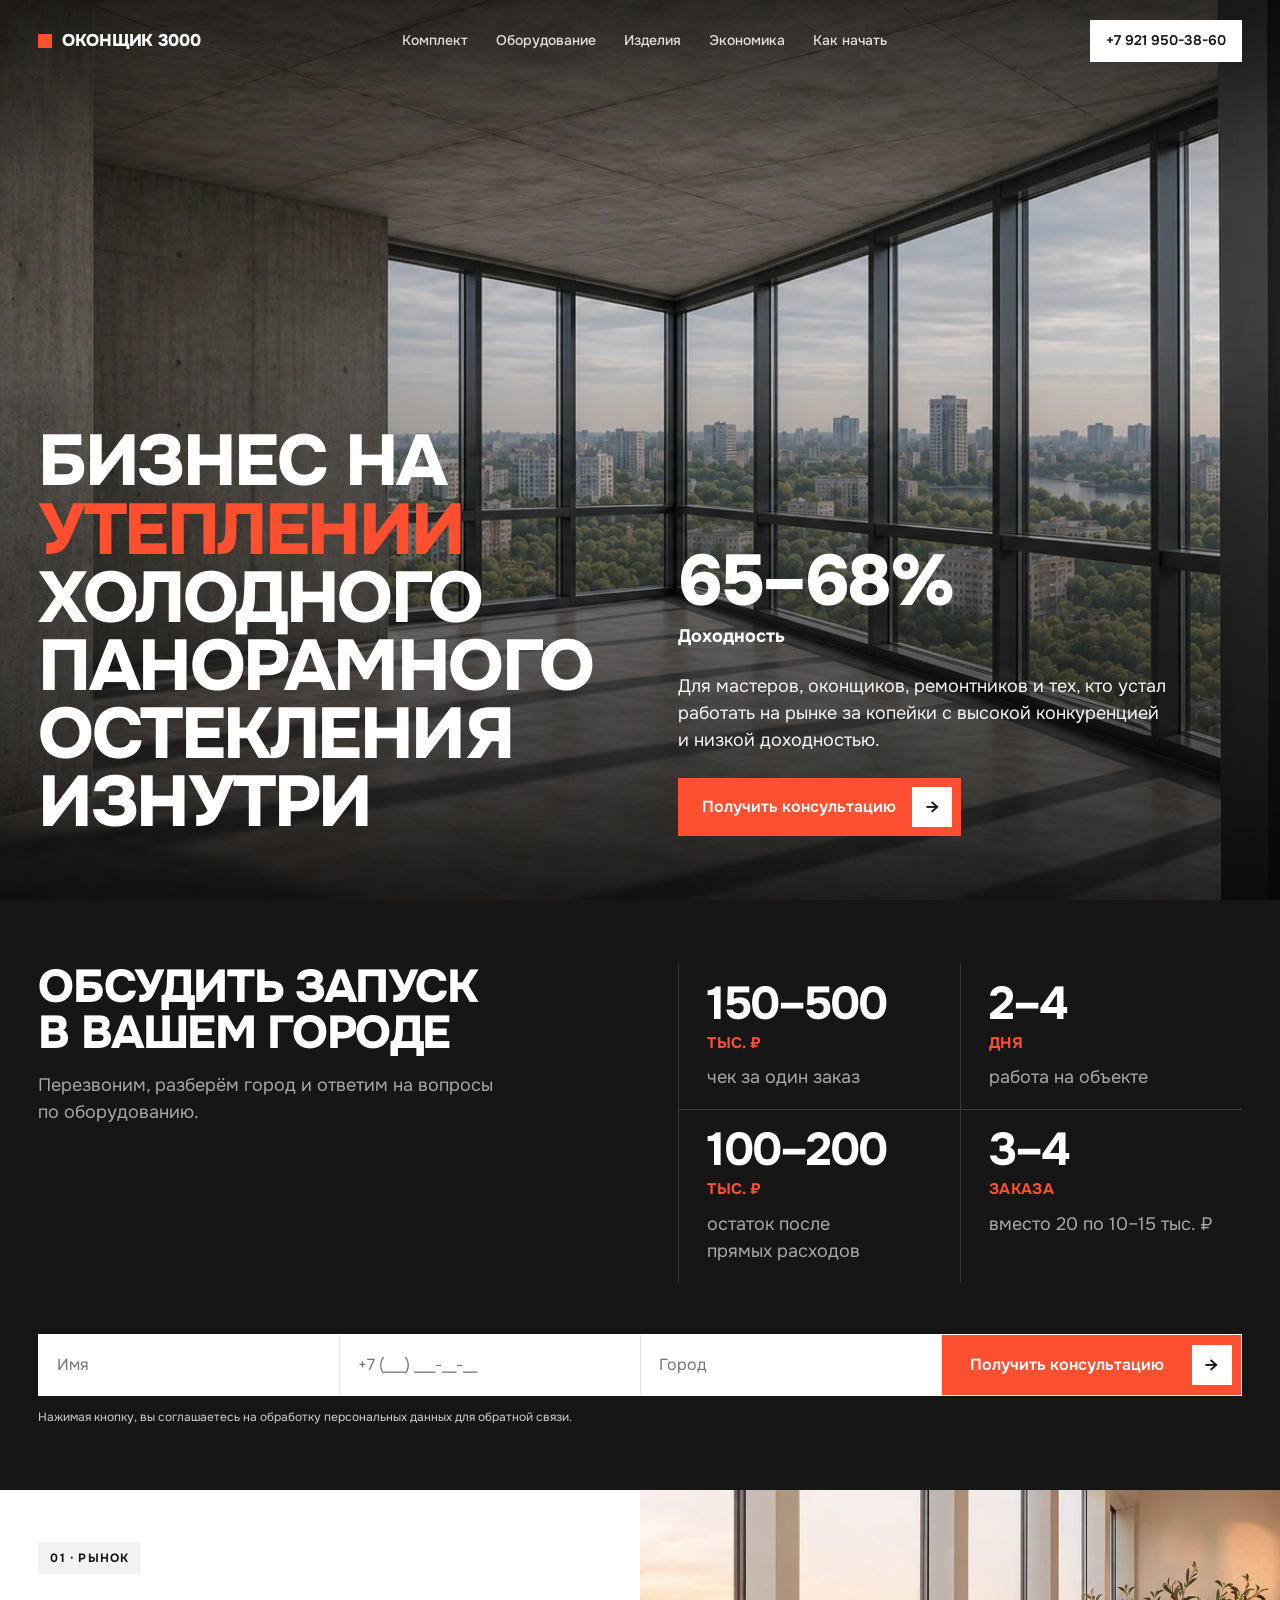
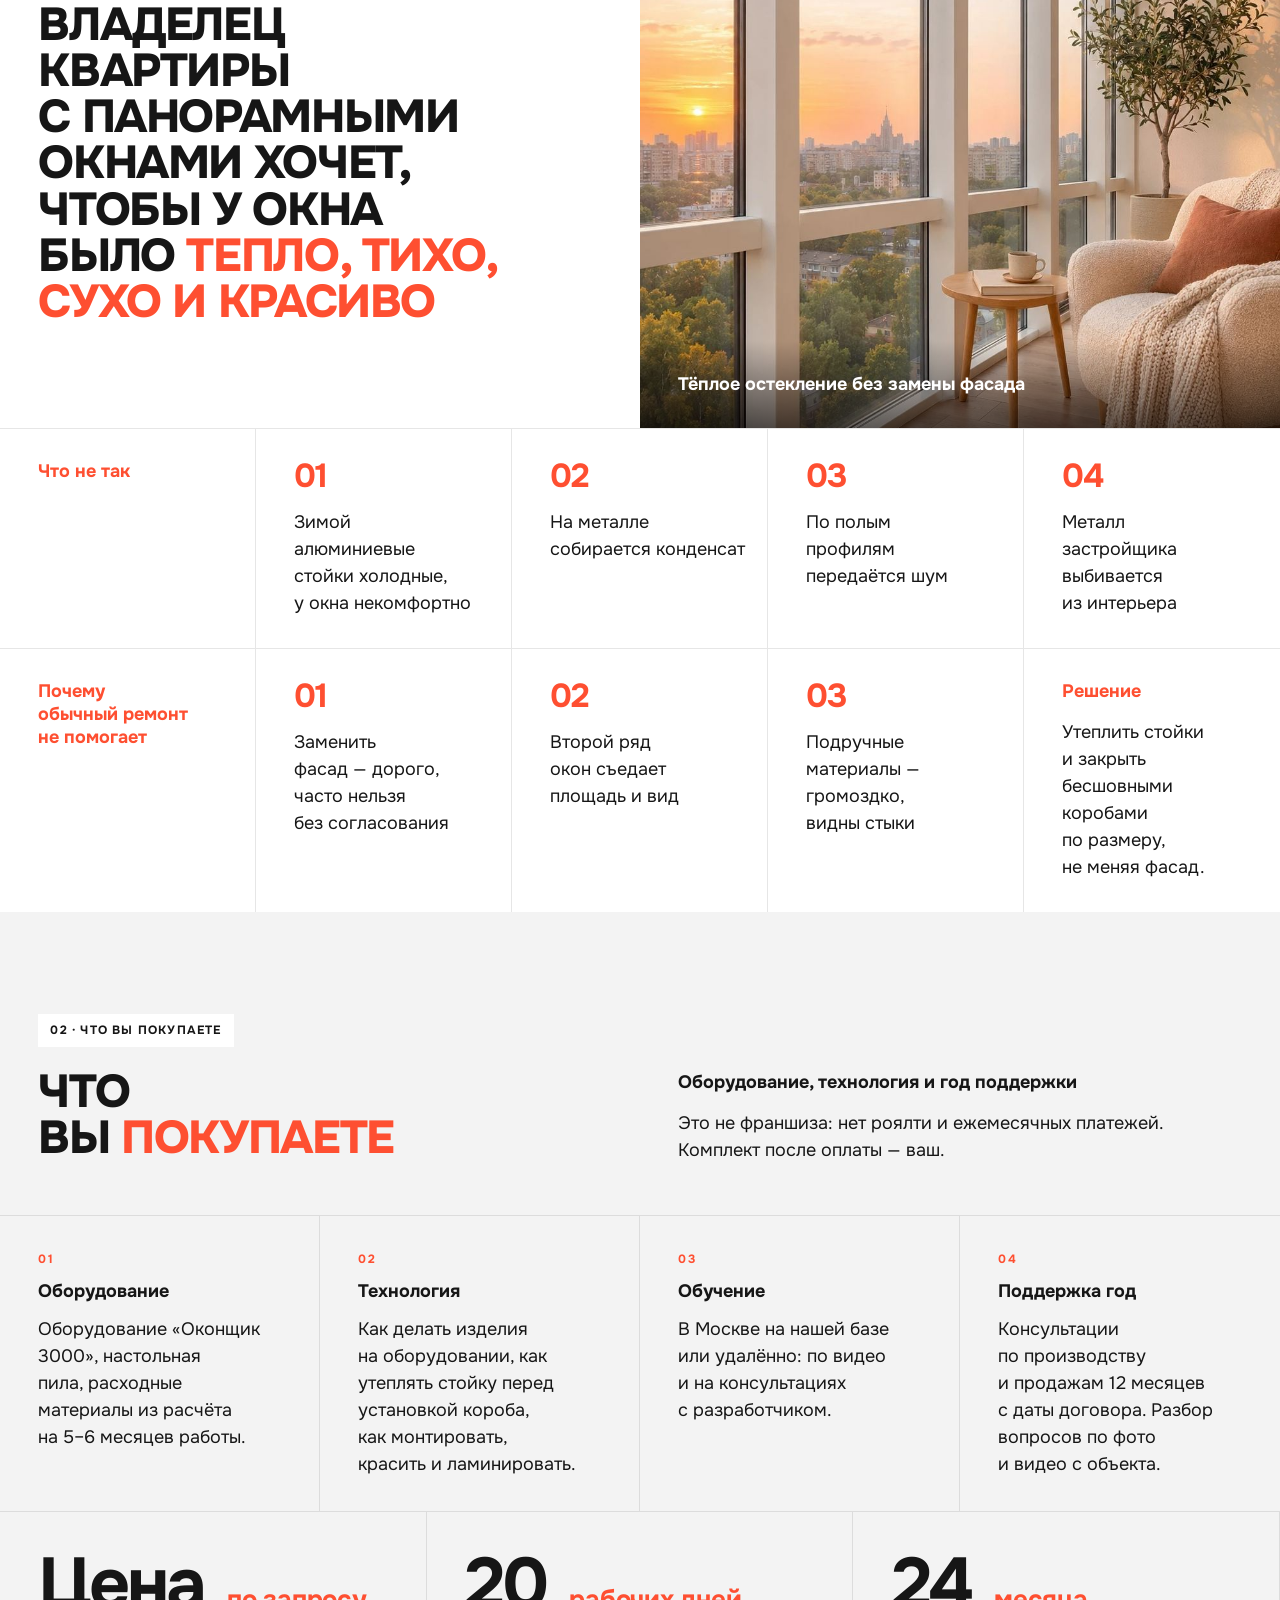
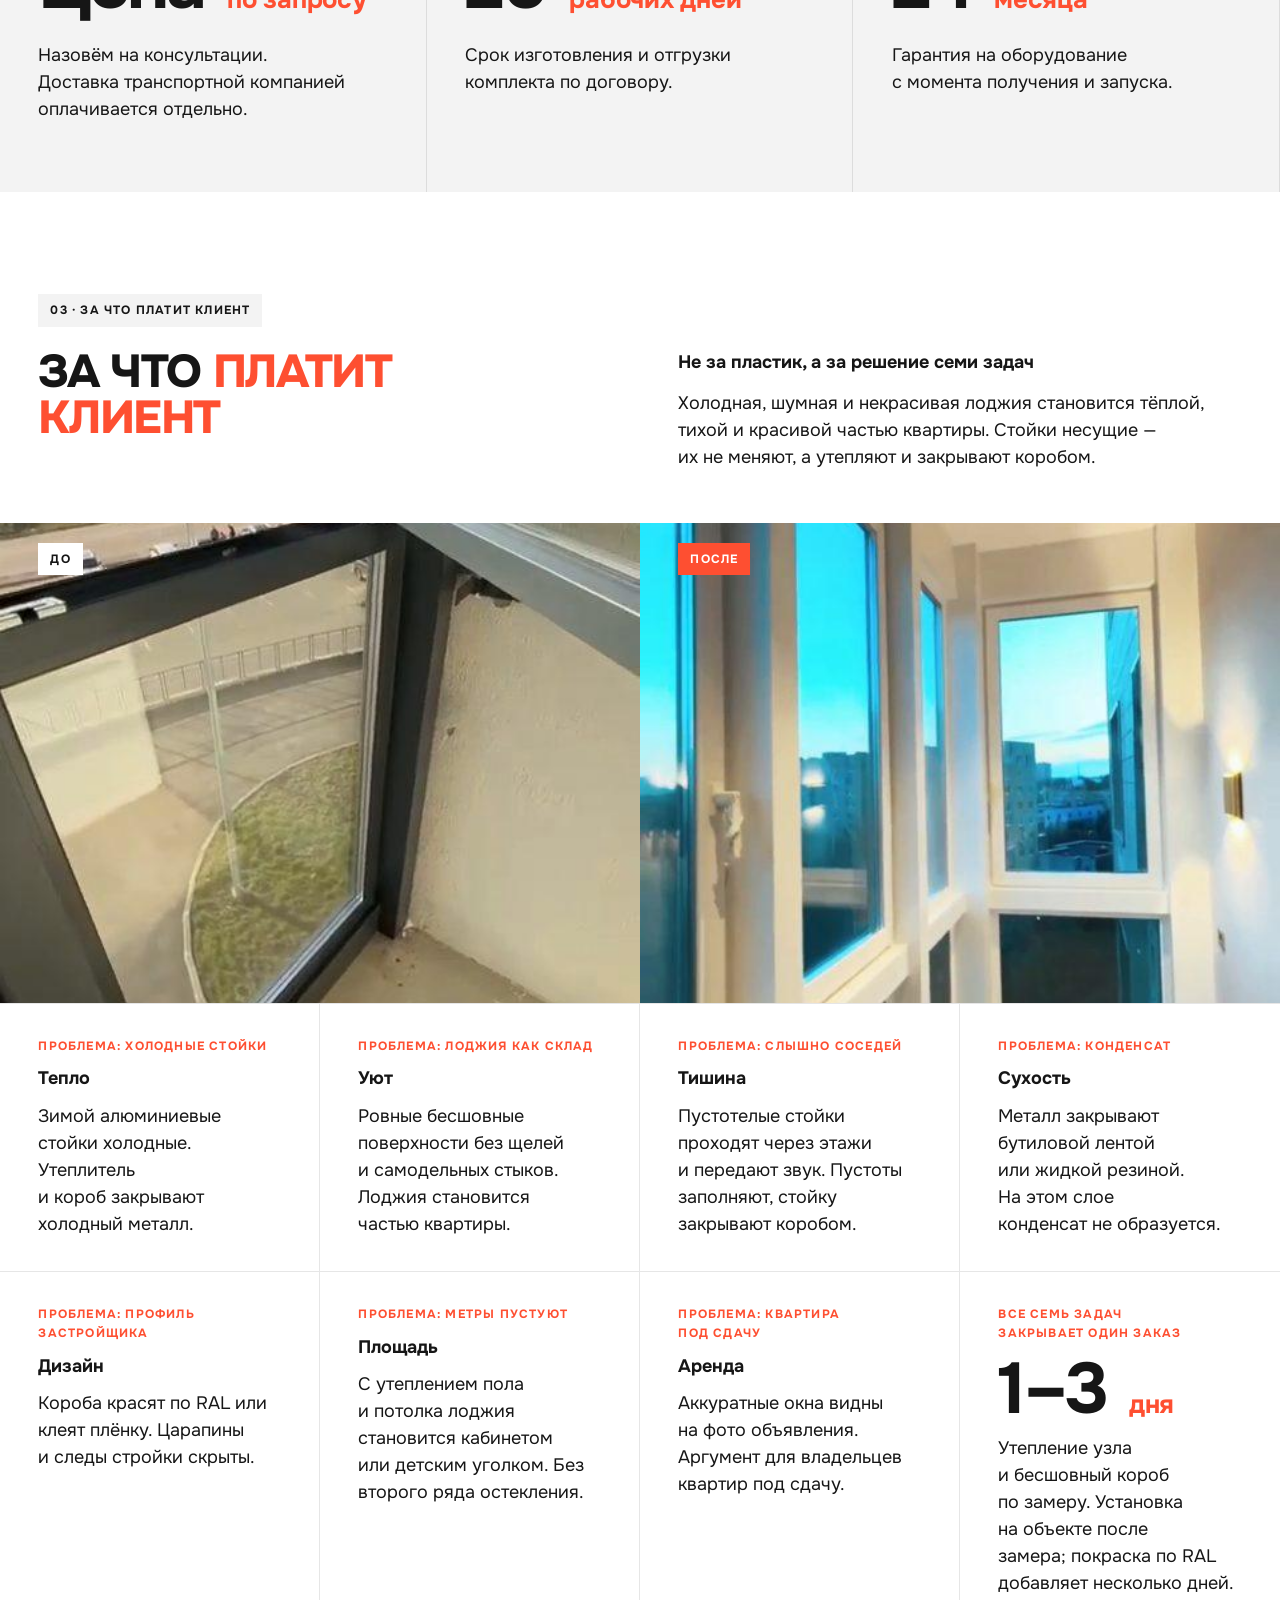
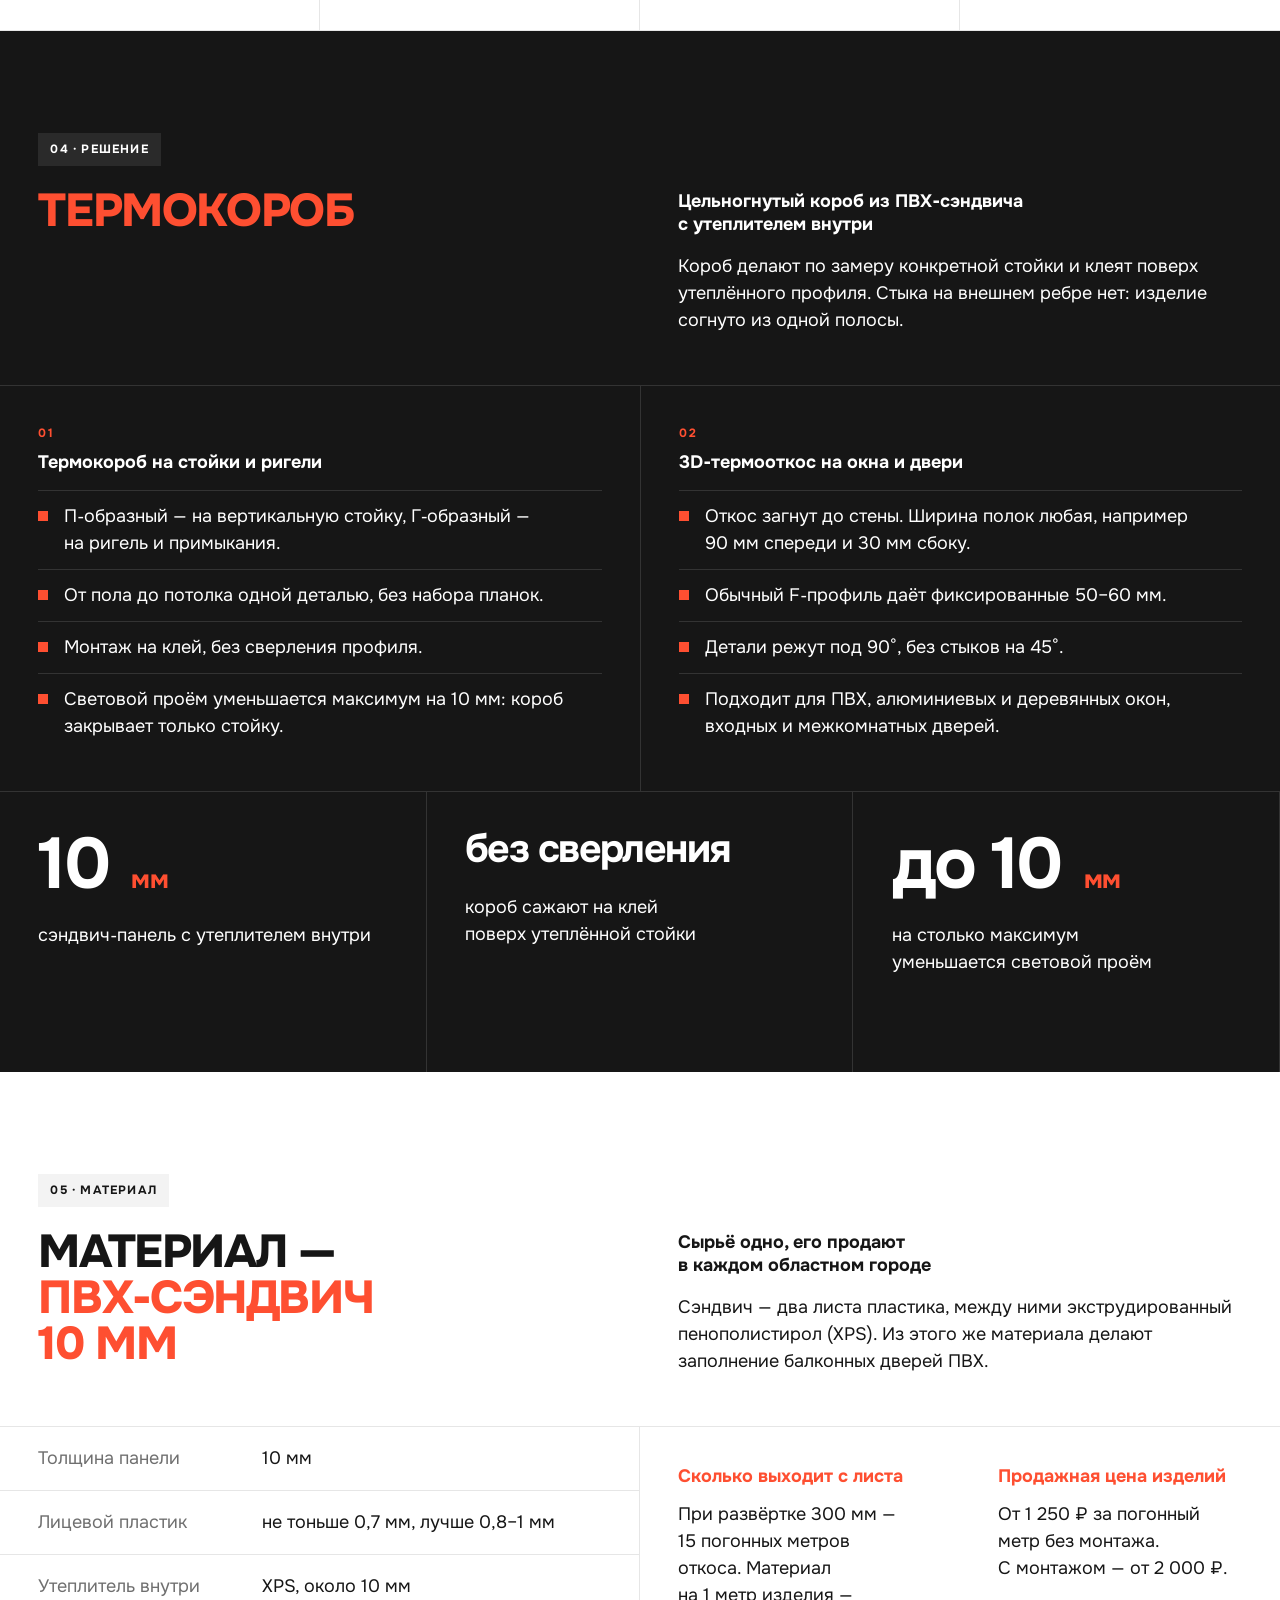
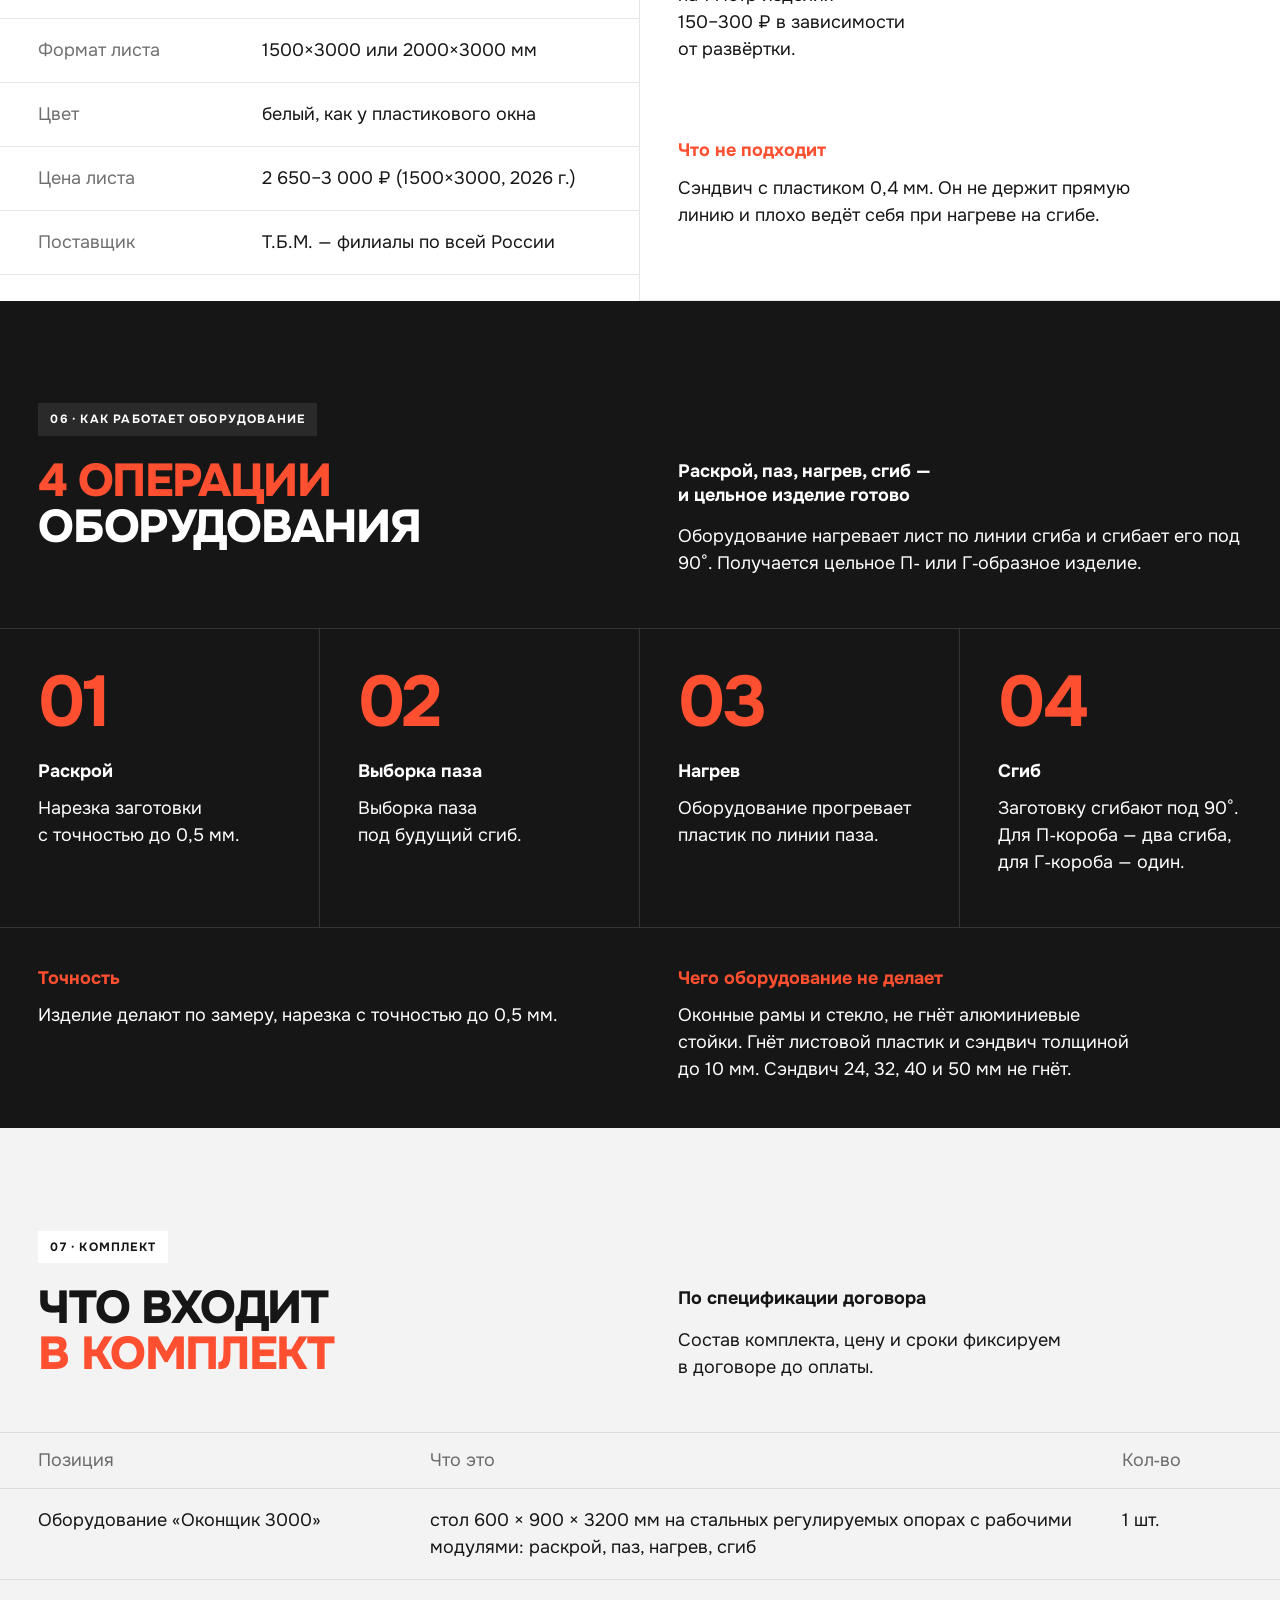
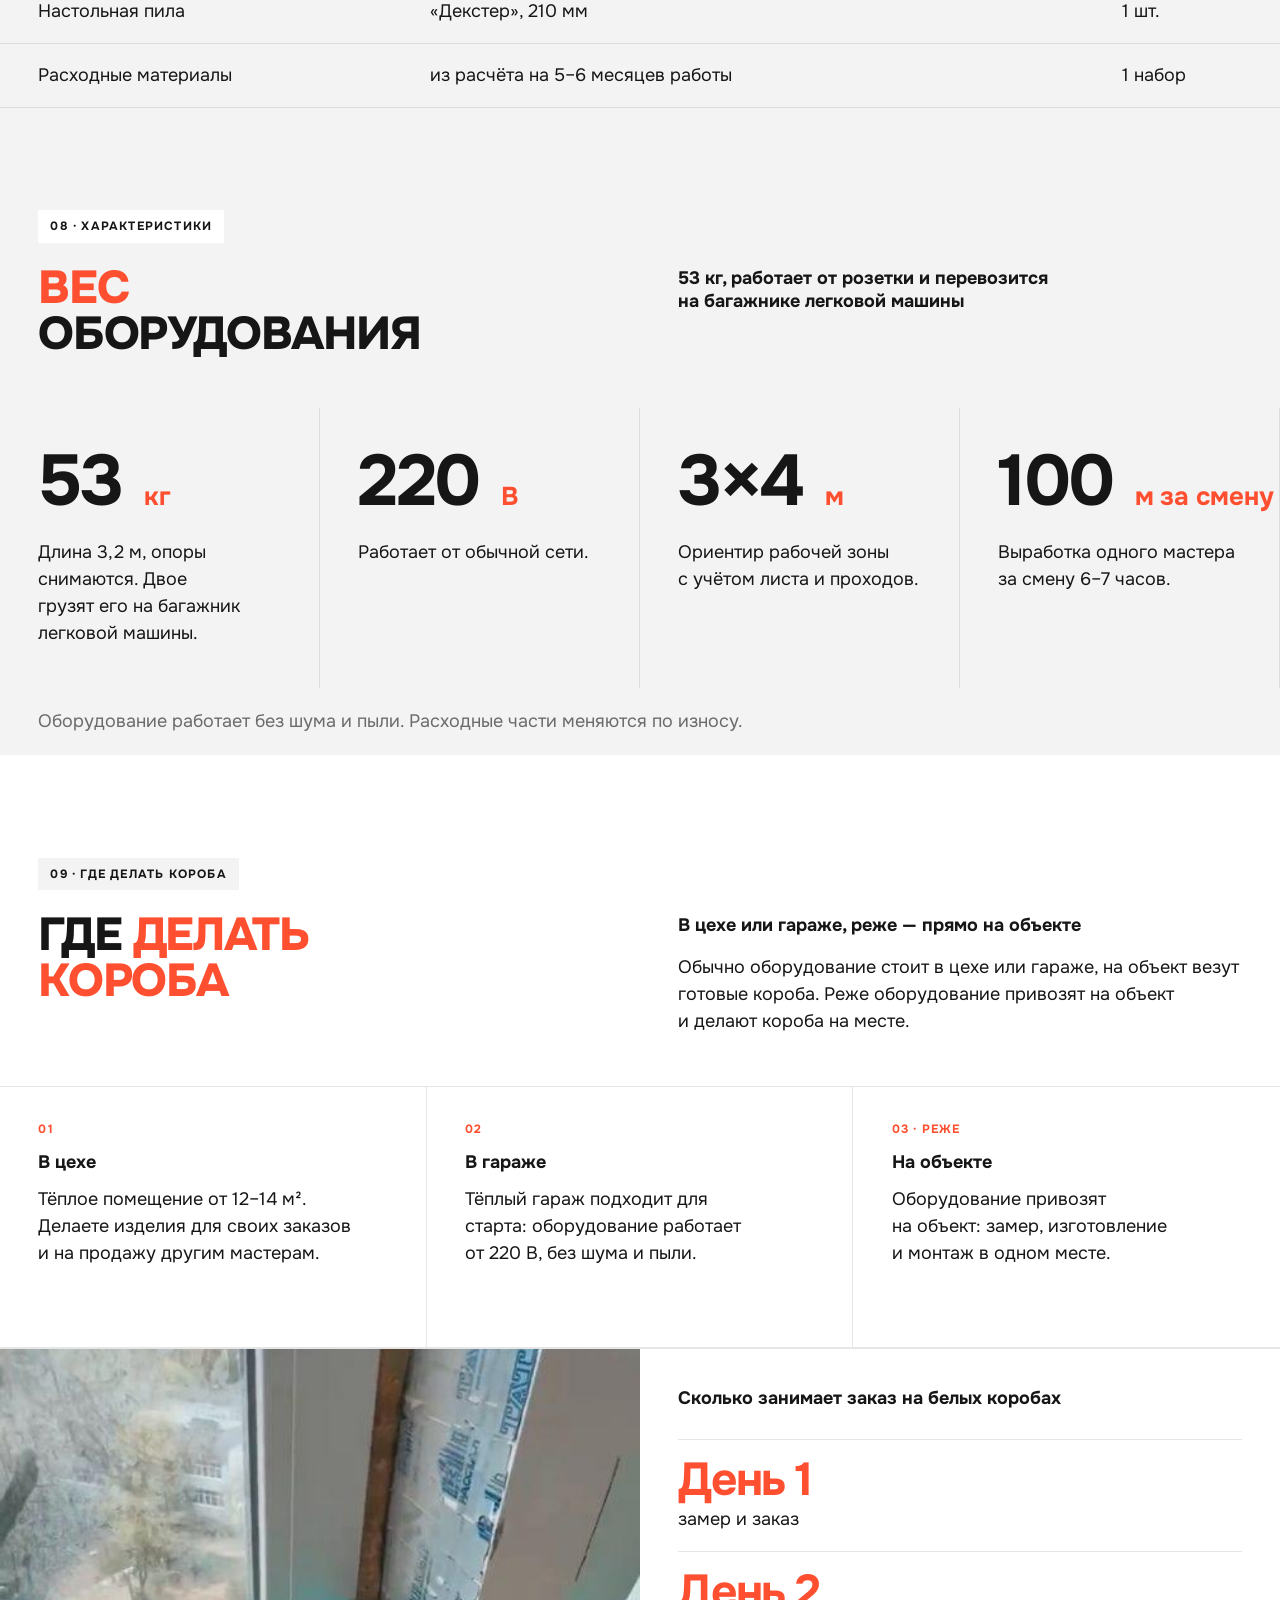
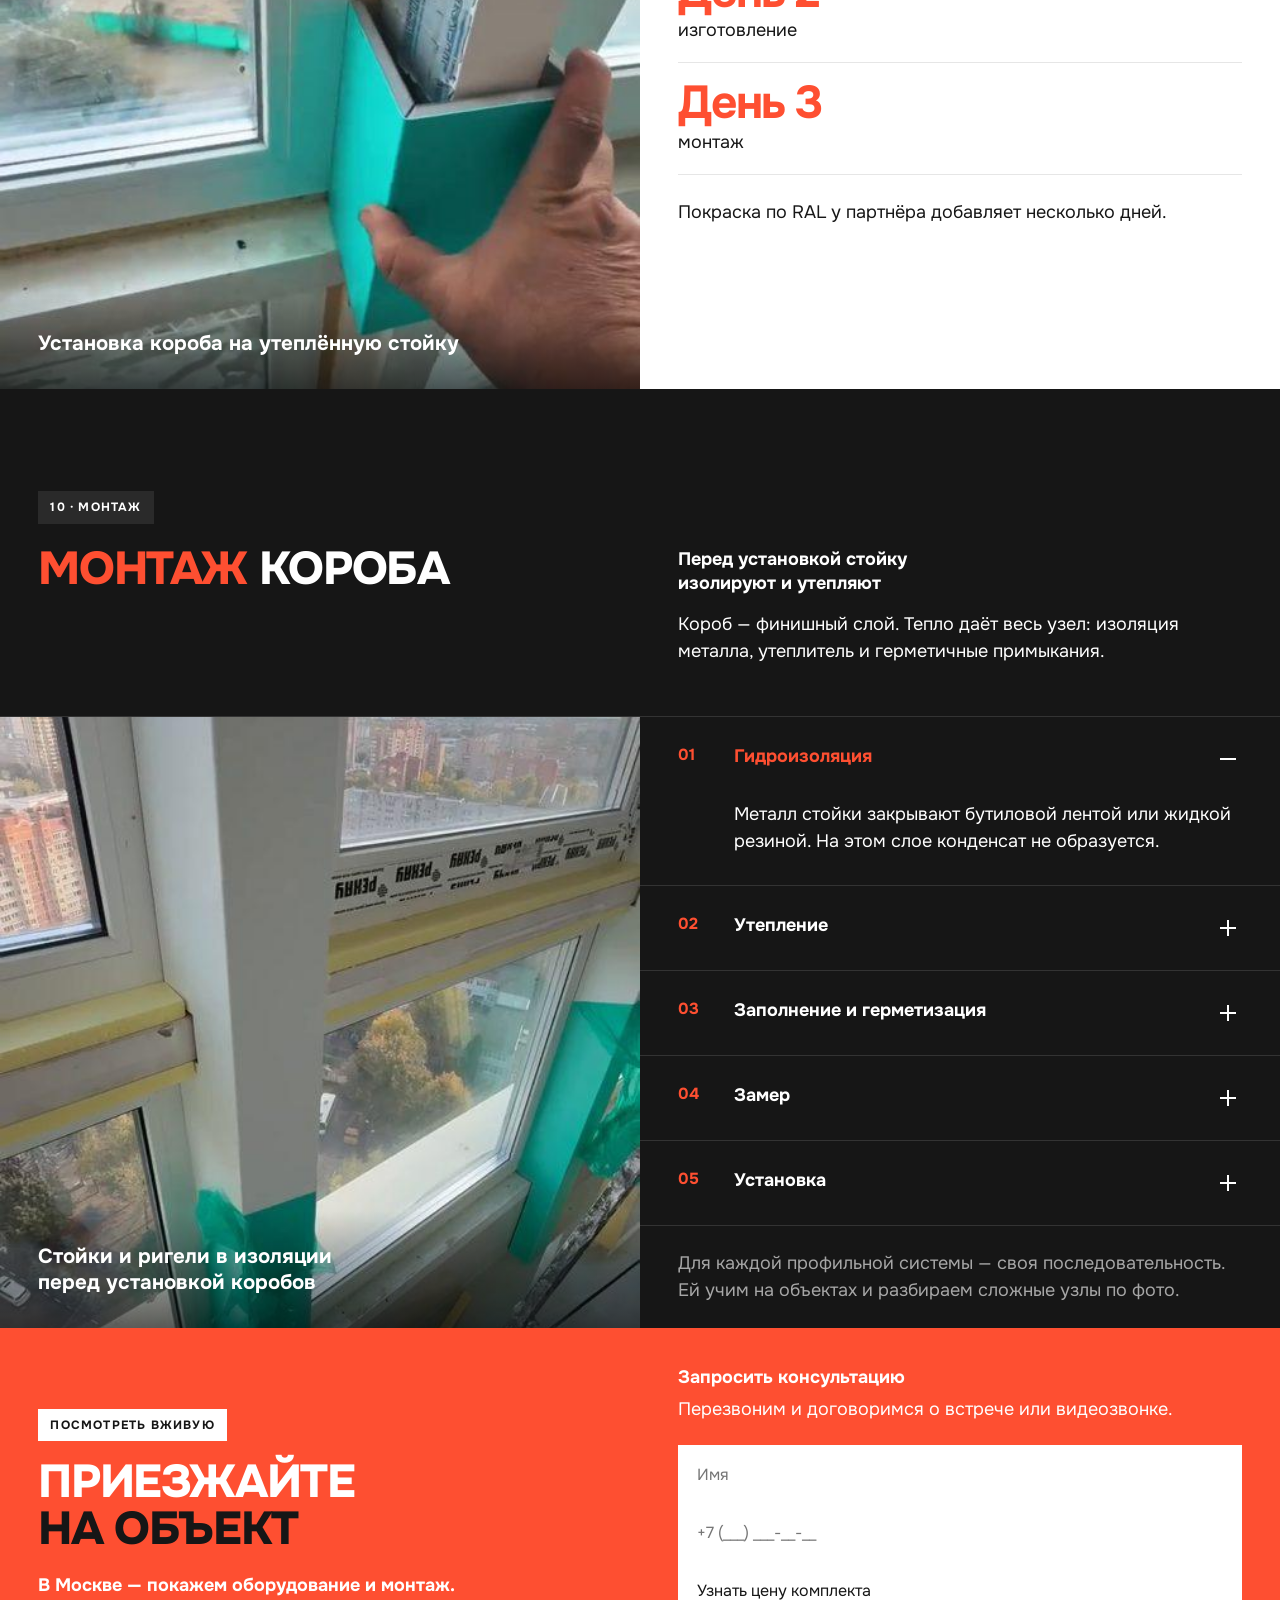
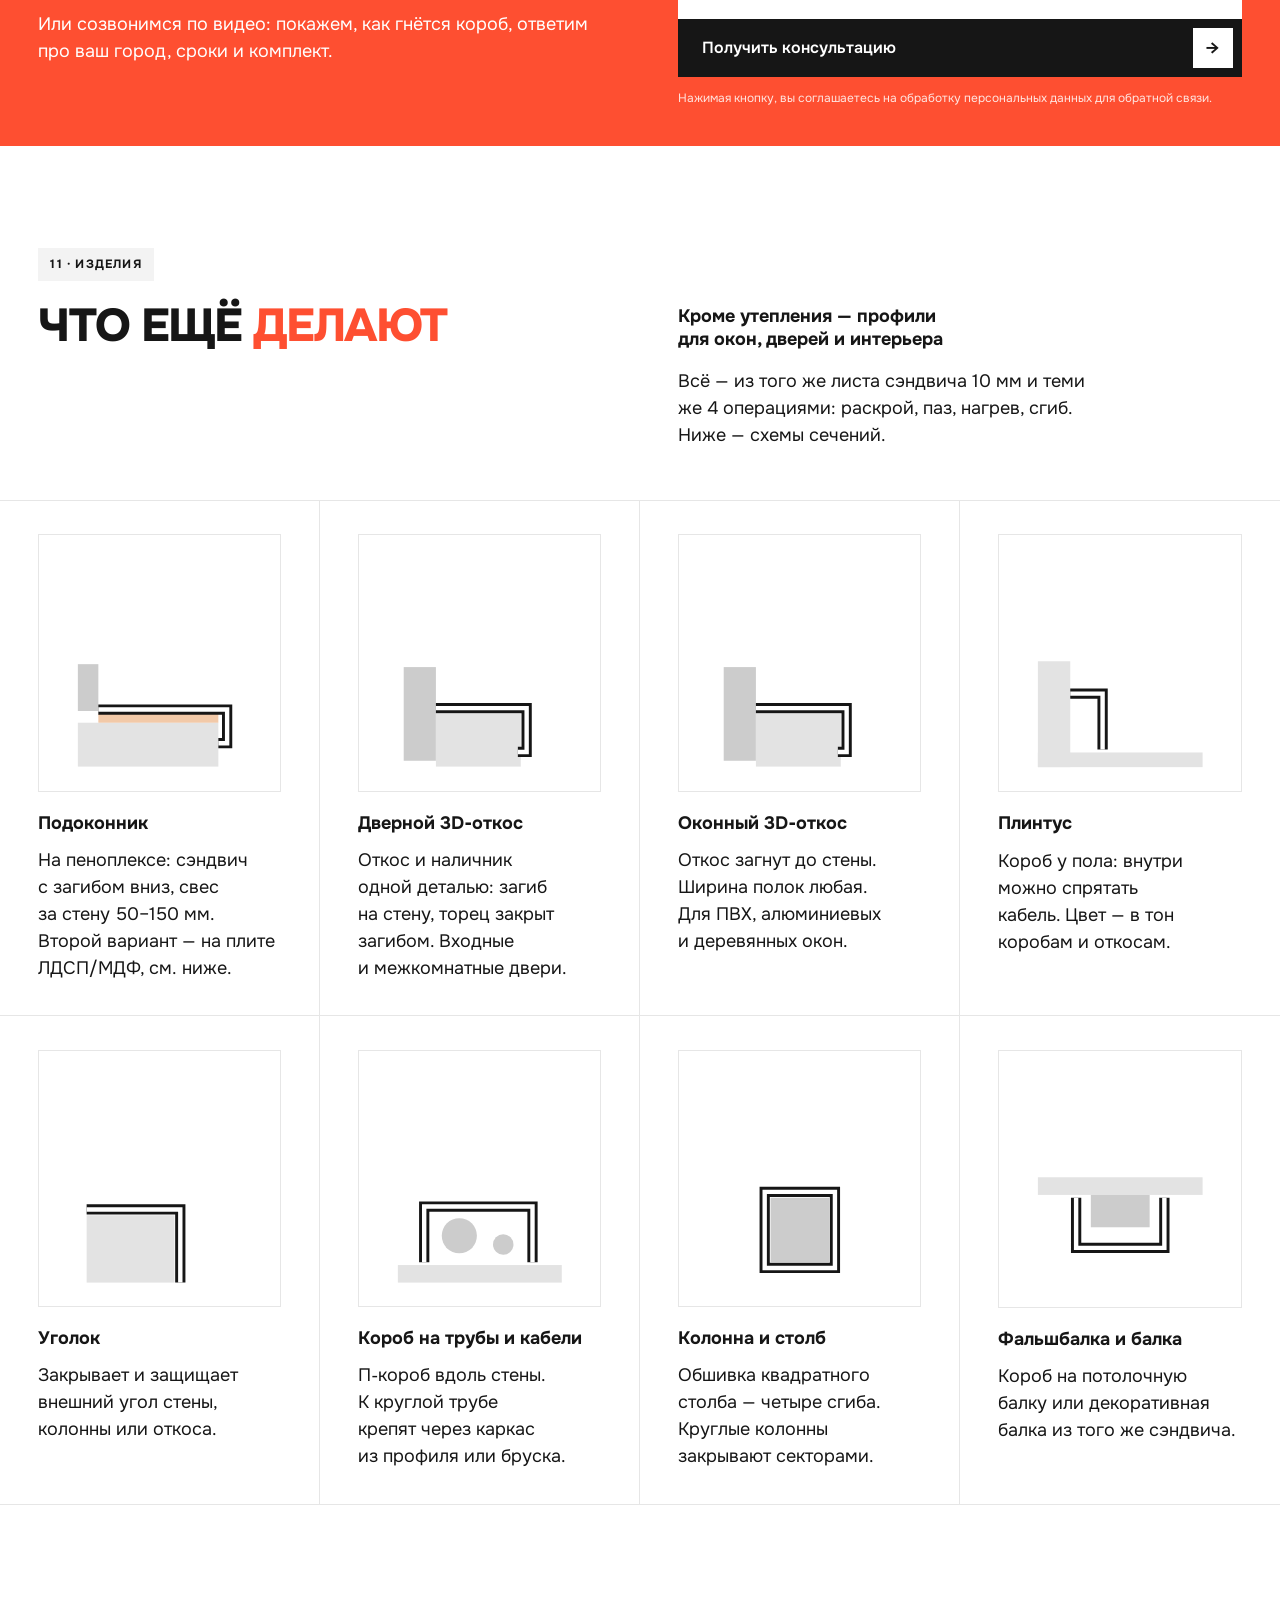
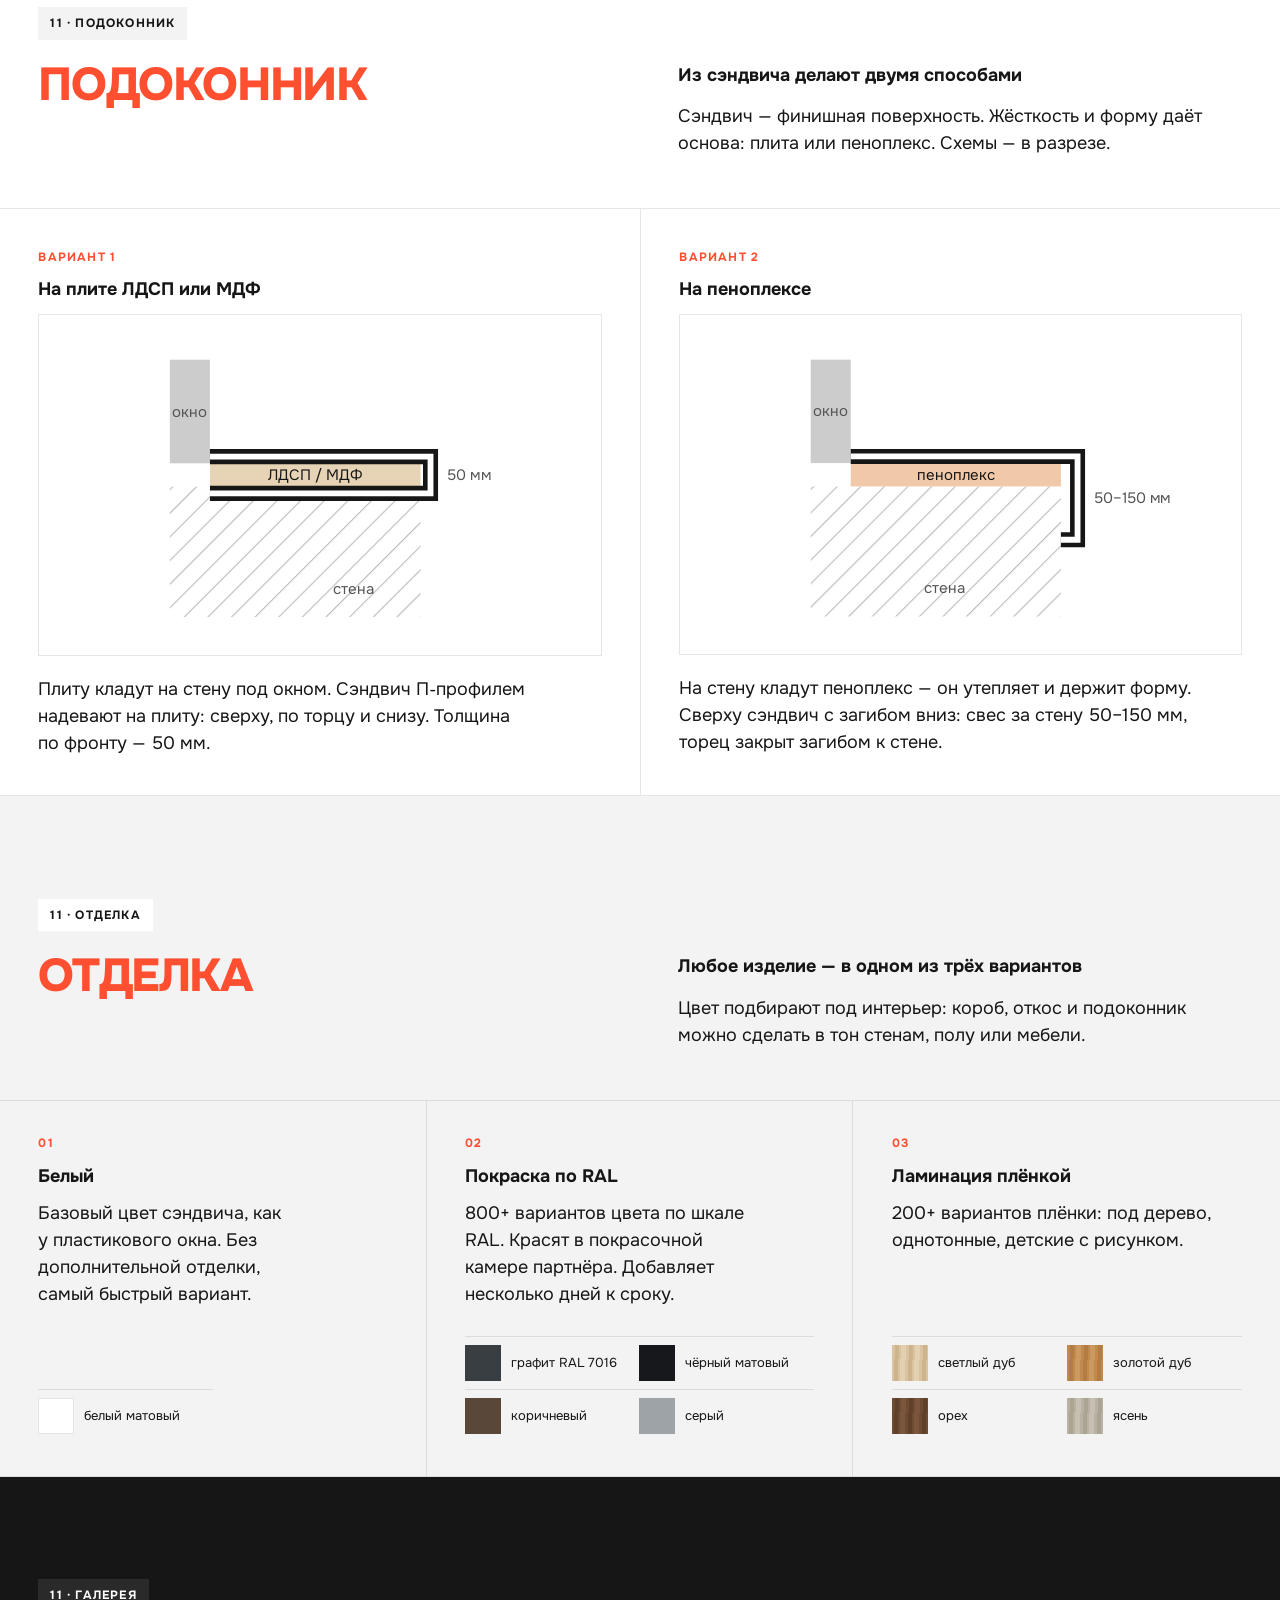
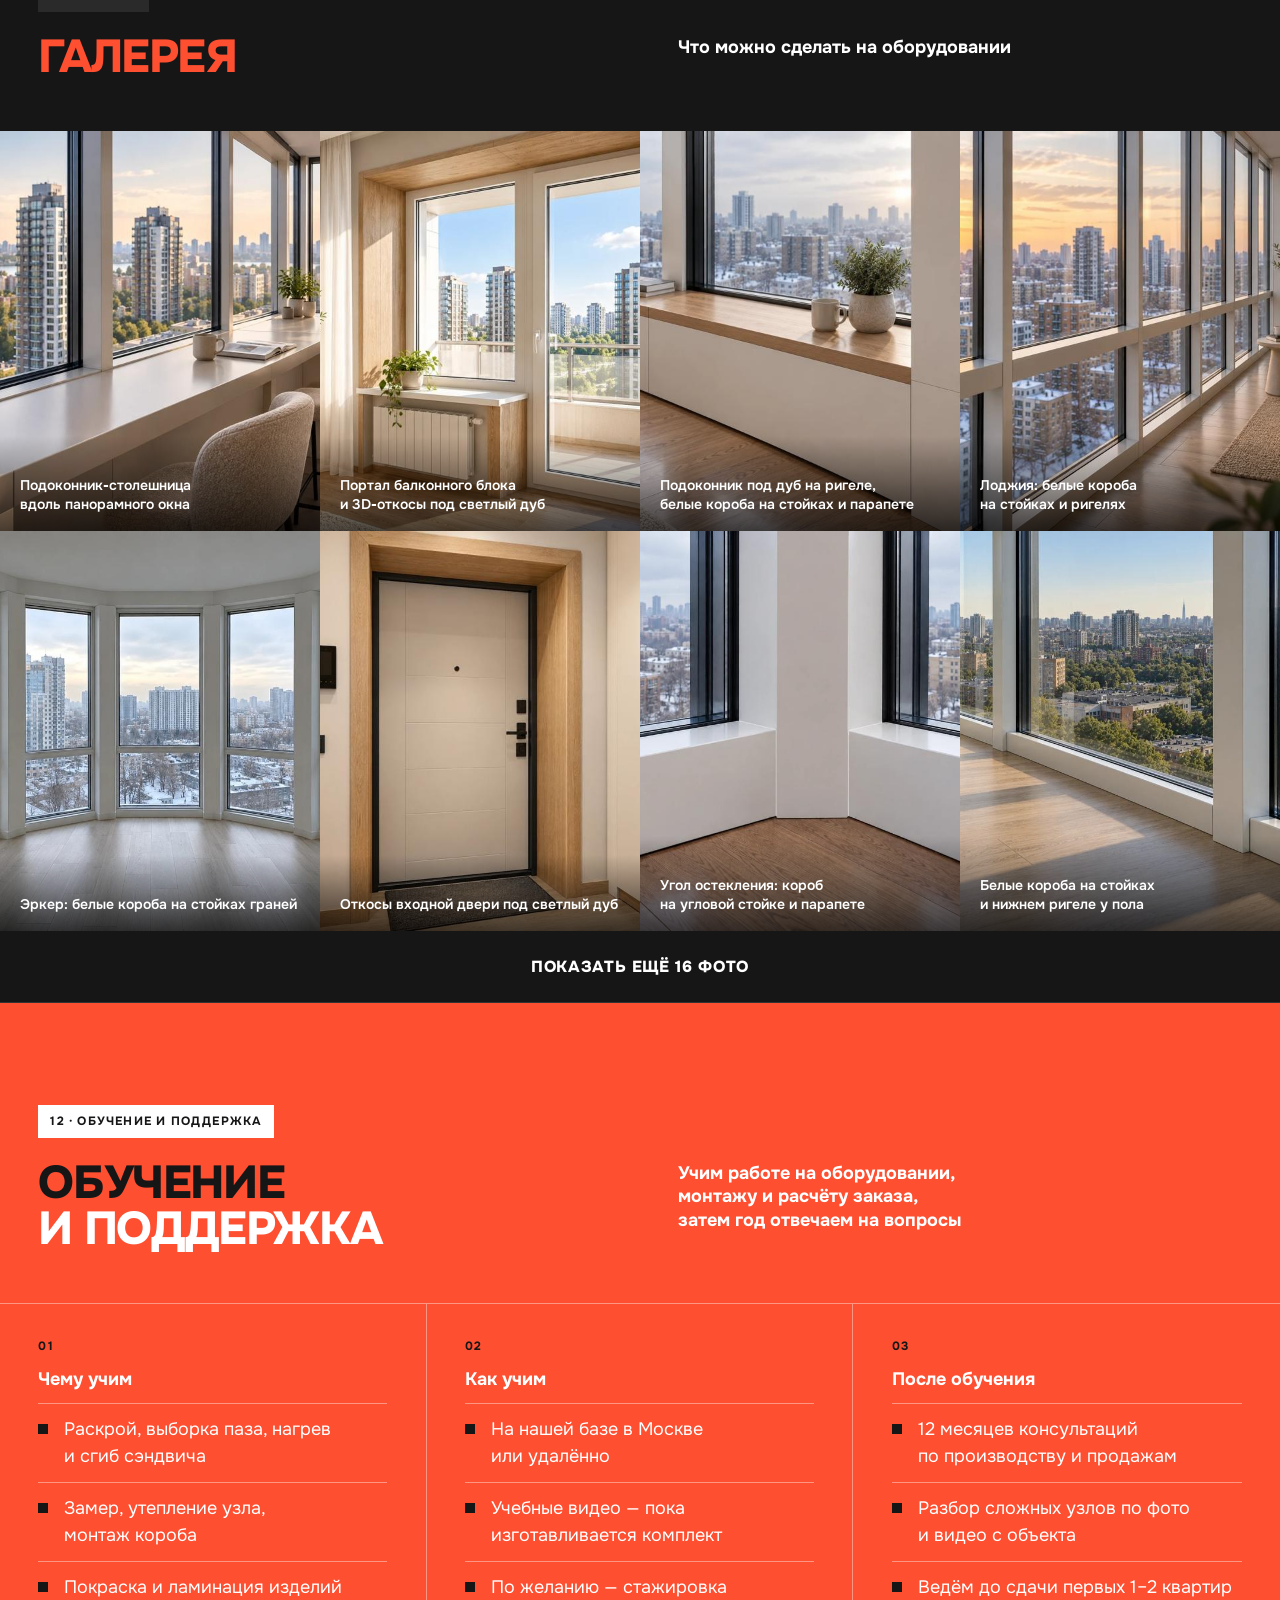
==== commit 21e96d57: "Лендинг DS 4.1: секции встык без пустых полос, убрана сноска в «Решении» Co-Authored-By: Claude Opus" ====
--- a/materials/landing/ds41/index.html
+++ b/materials/landing/ds41/index.html
@@ -506,6 +506,7 @@
 p,li{max-width:60ch}
 .note{max-width:none}.note{text-wrap:balance}
 .cards p,.mk-c p,.steps p,.tile p,.cb p{text-wrap:balance}
+.T{padding-bottom:0!important}.T>.note:last-child{border-bottom:0!important}
 </style></head>
 <body>
 <header class="hero" id="top">
@@ -602,7 +603,6 @@
     <div class="tile"><div class="num sm">без сверления</div><p>короб сажают на клей поверх утеплённой стойки</p></div>
     <div class="tile"><div class="num">до 10 <small>мм</small></div><p>на столько максимум уменьшается световой проём</p></div>
   </div>
-  <p class="note">Утепление стоек не превращает любое холодное остекление в тёплое. Нужна ли замена стёкол или стеклопакетов, решает инженер на объекте.</p>
 </section>
 <section class="sec T t-w" id="s05">
   <div class="shead">
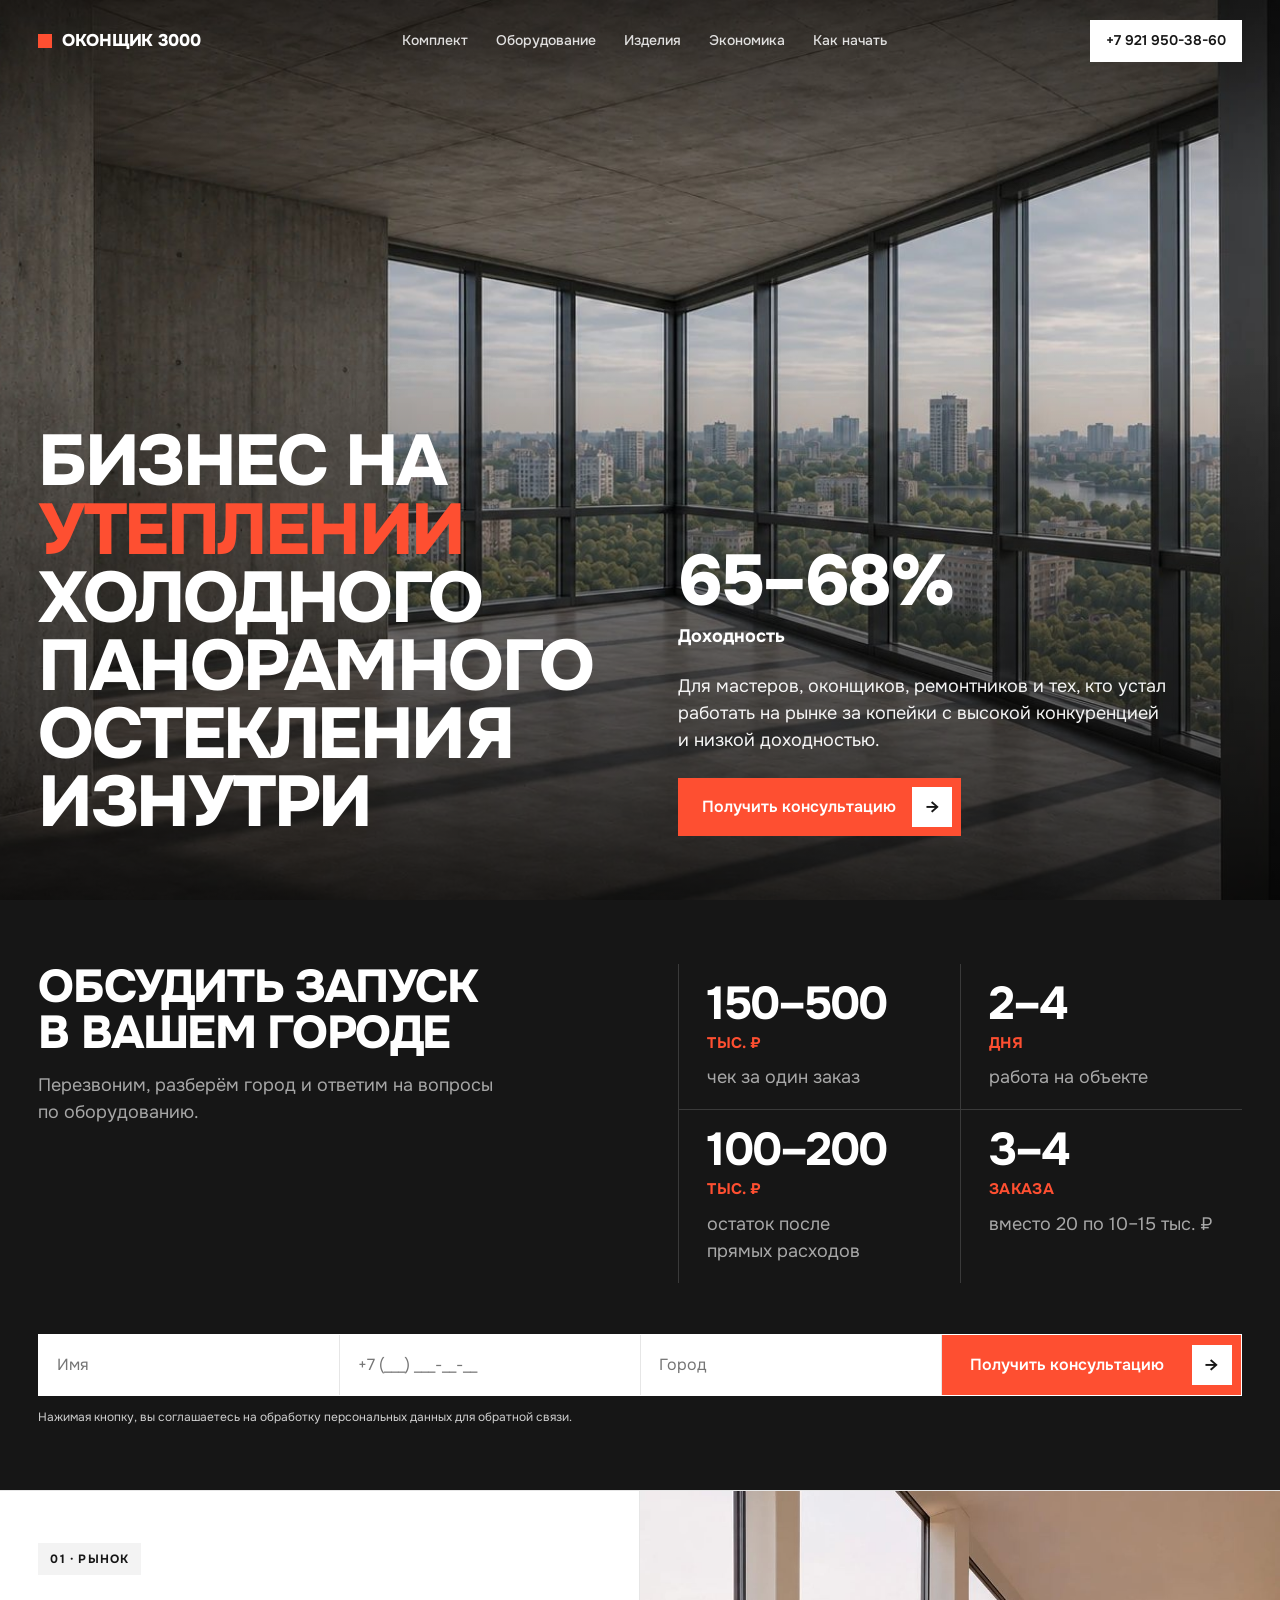
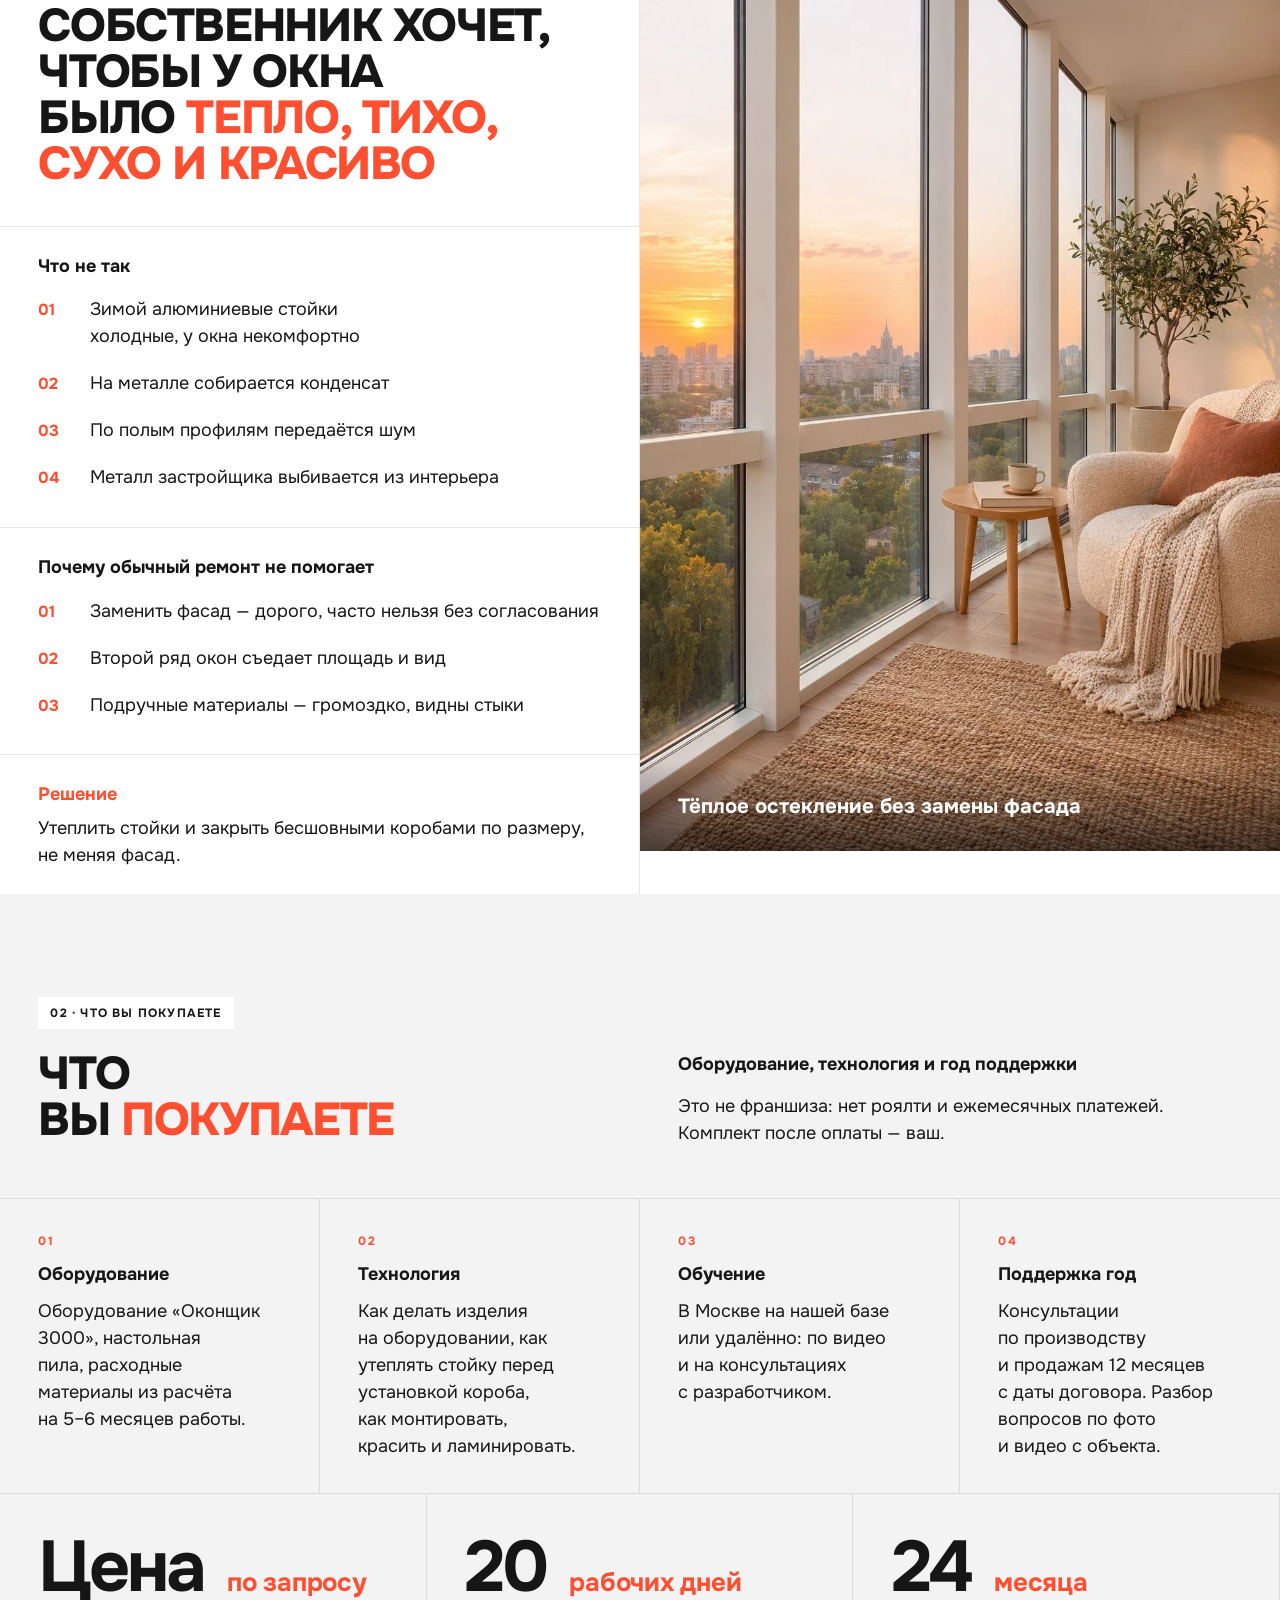
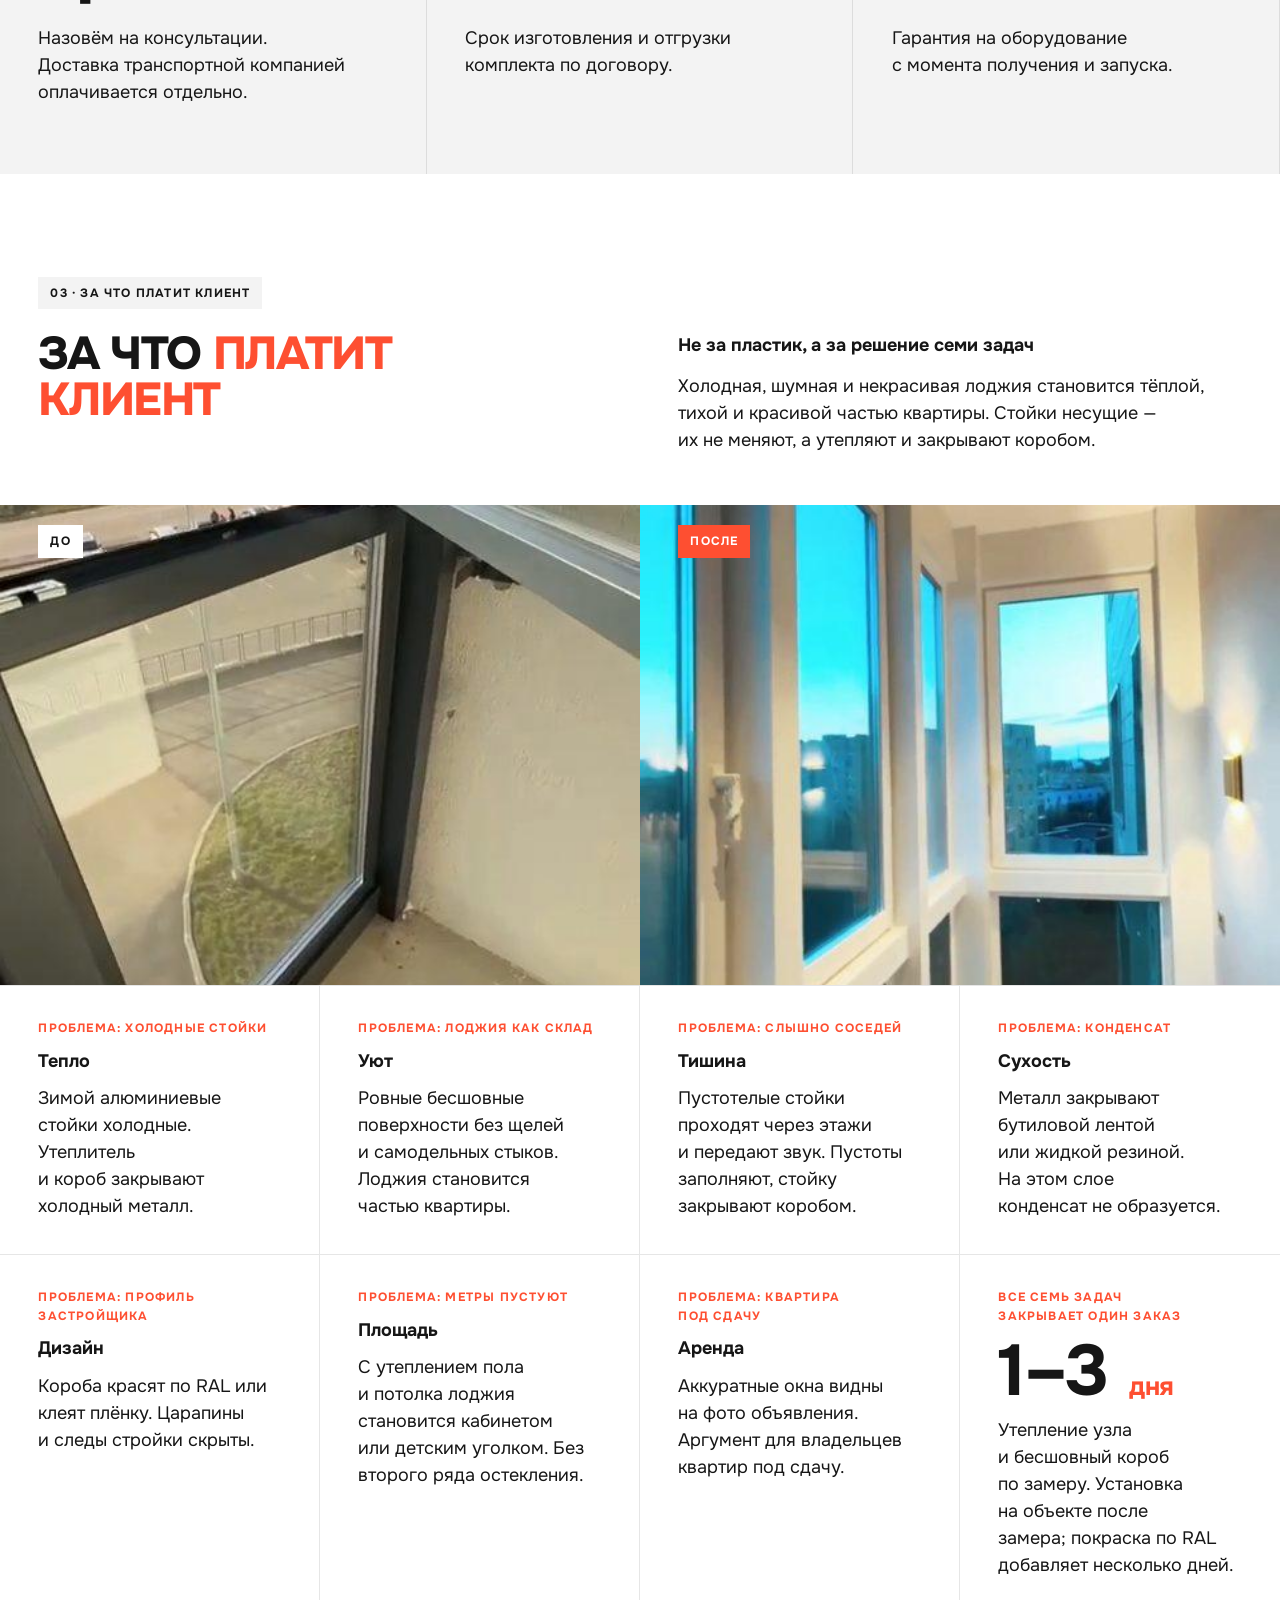
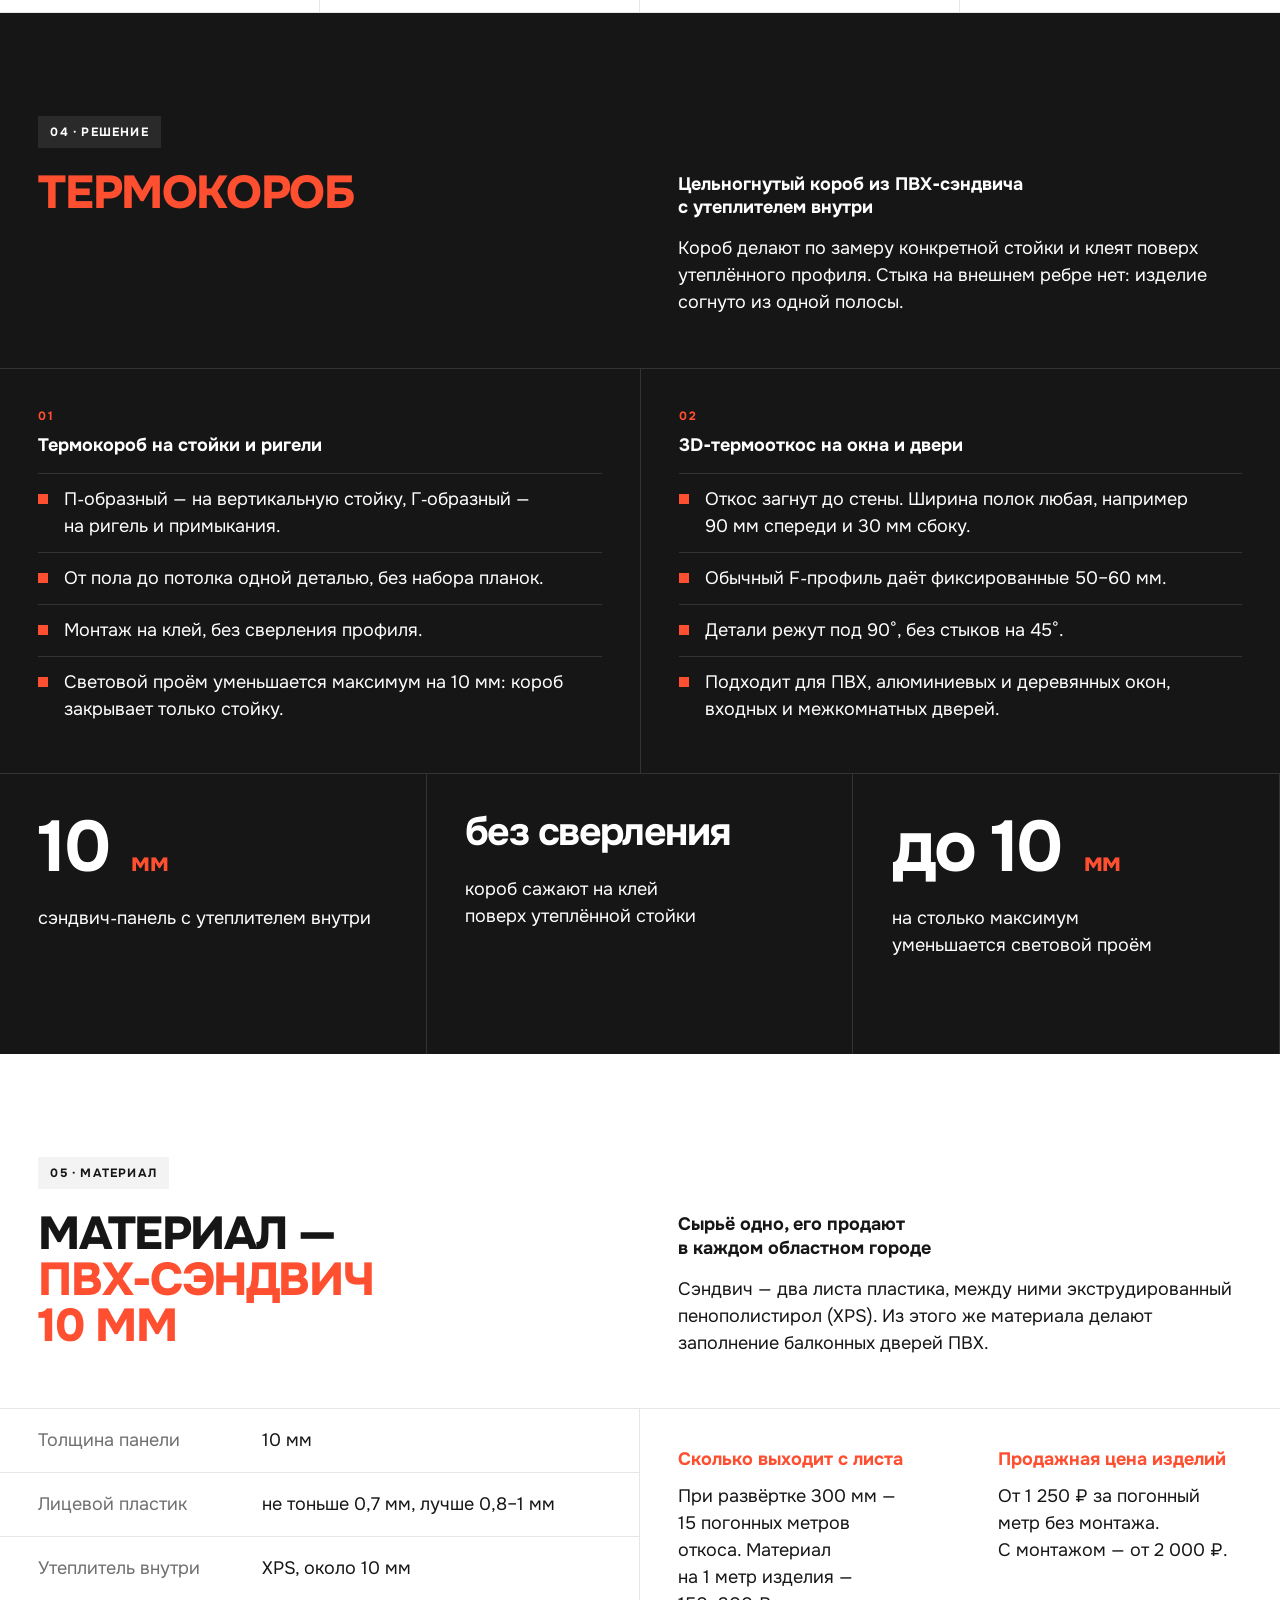
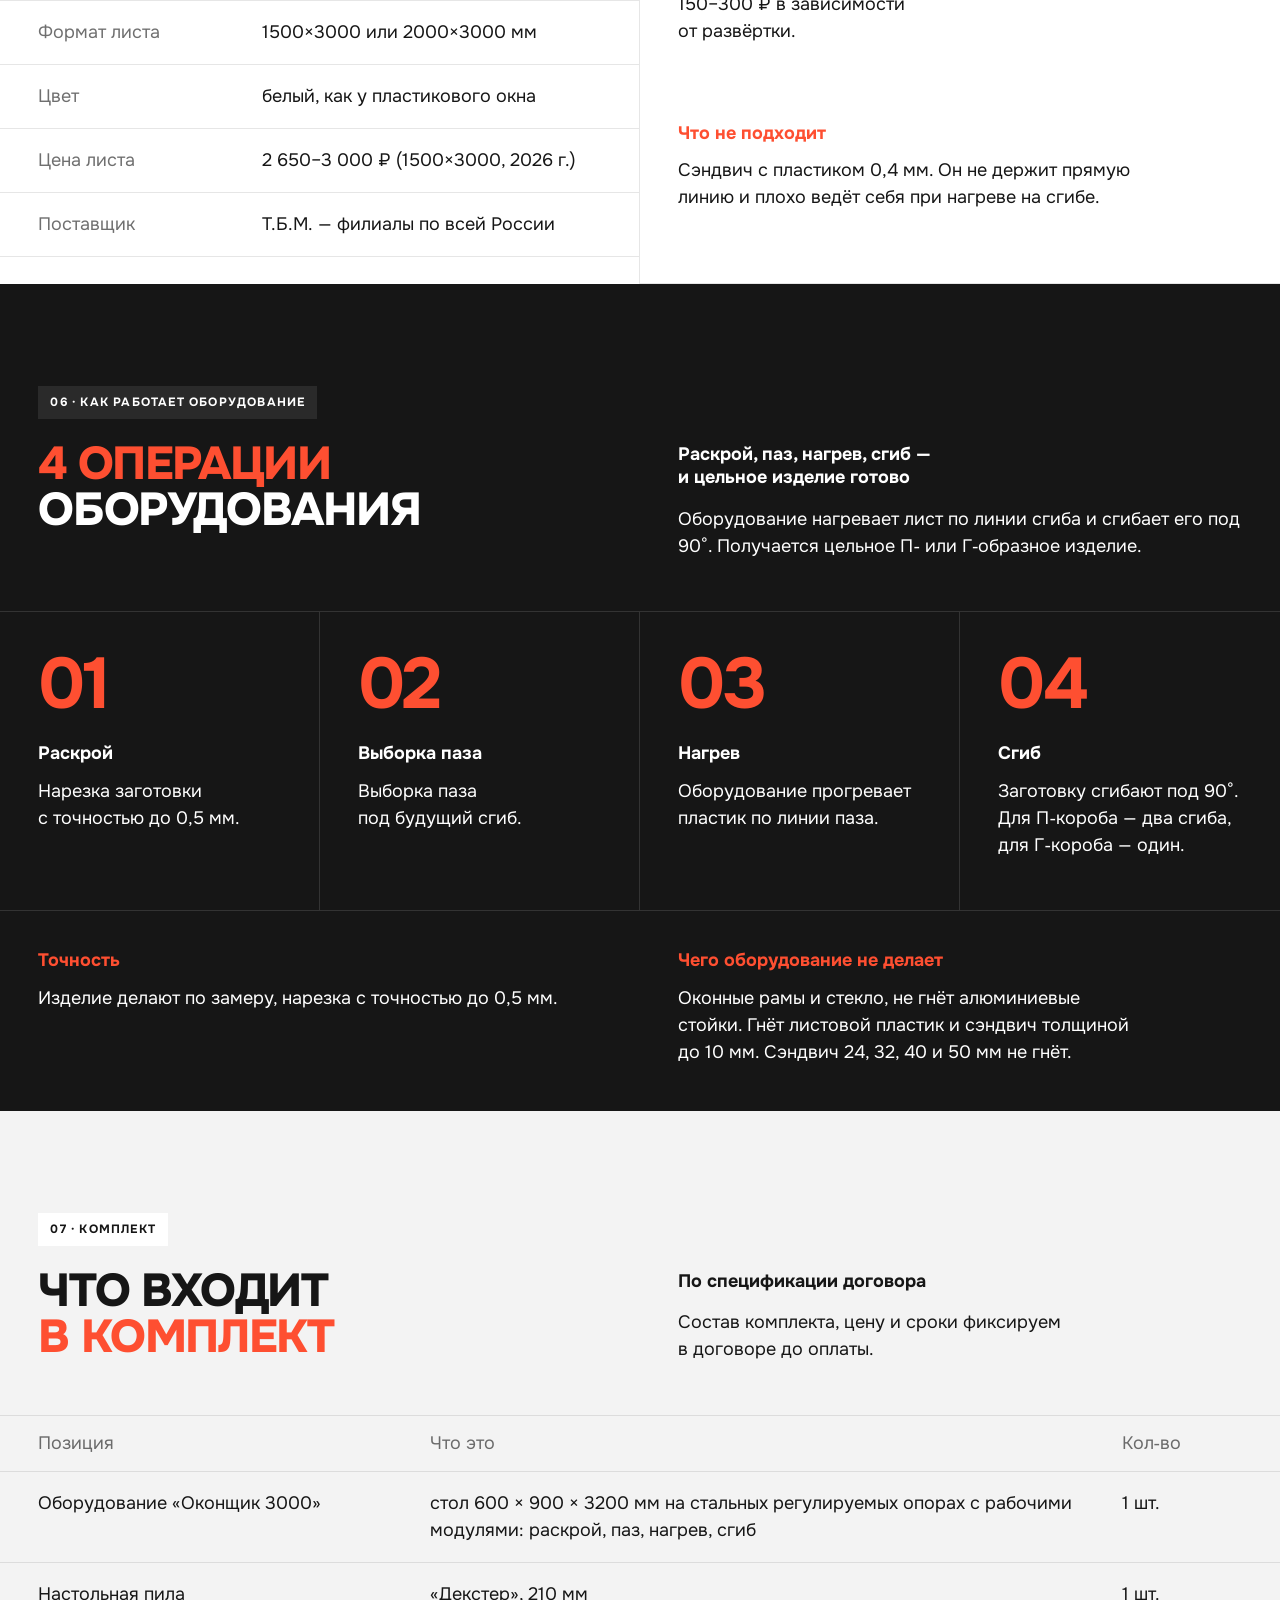
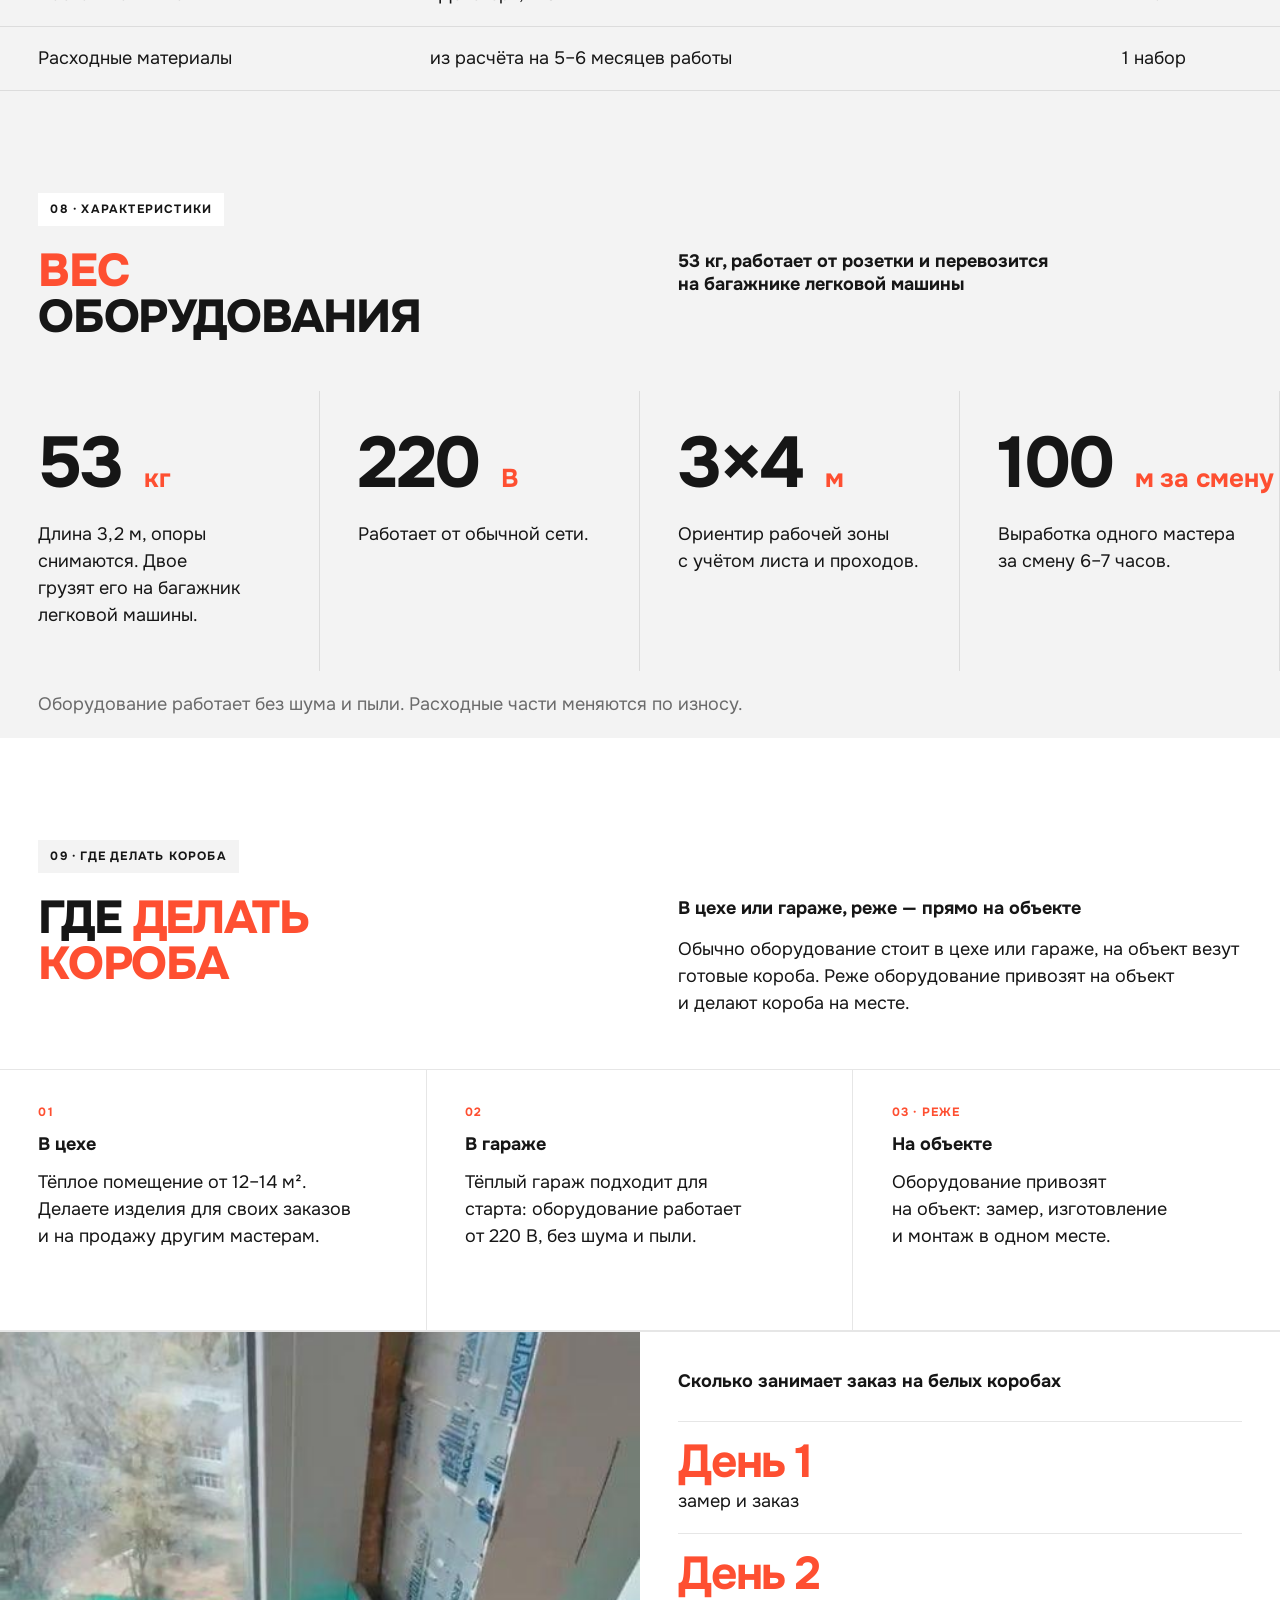
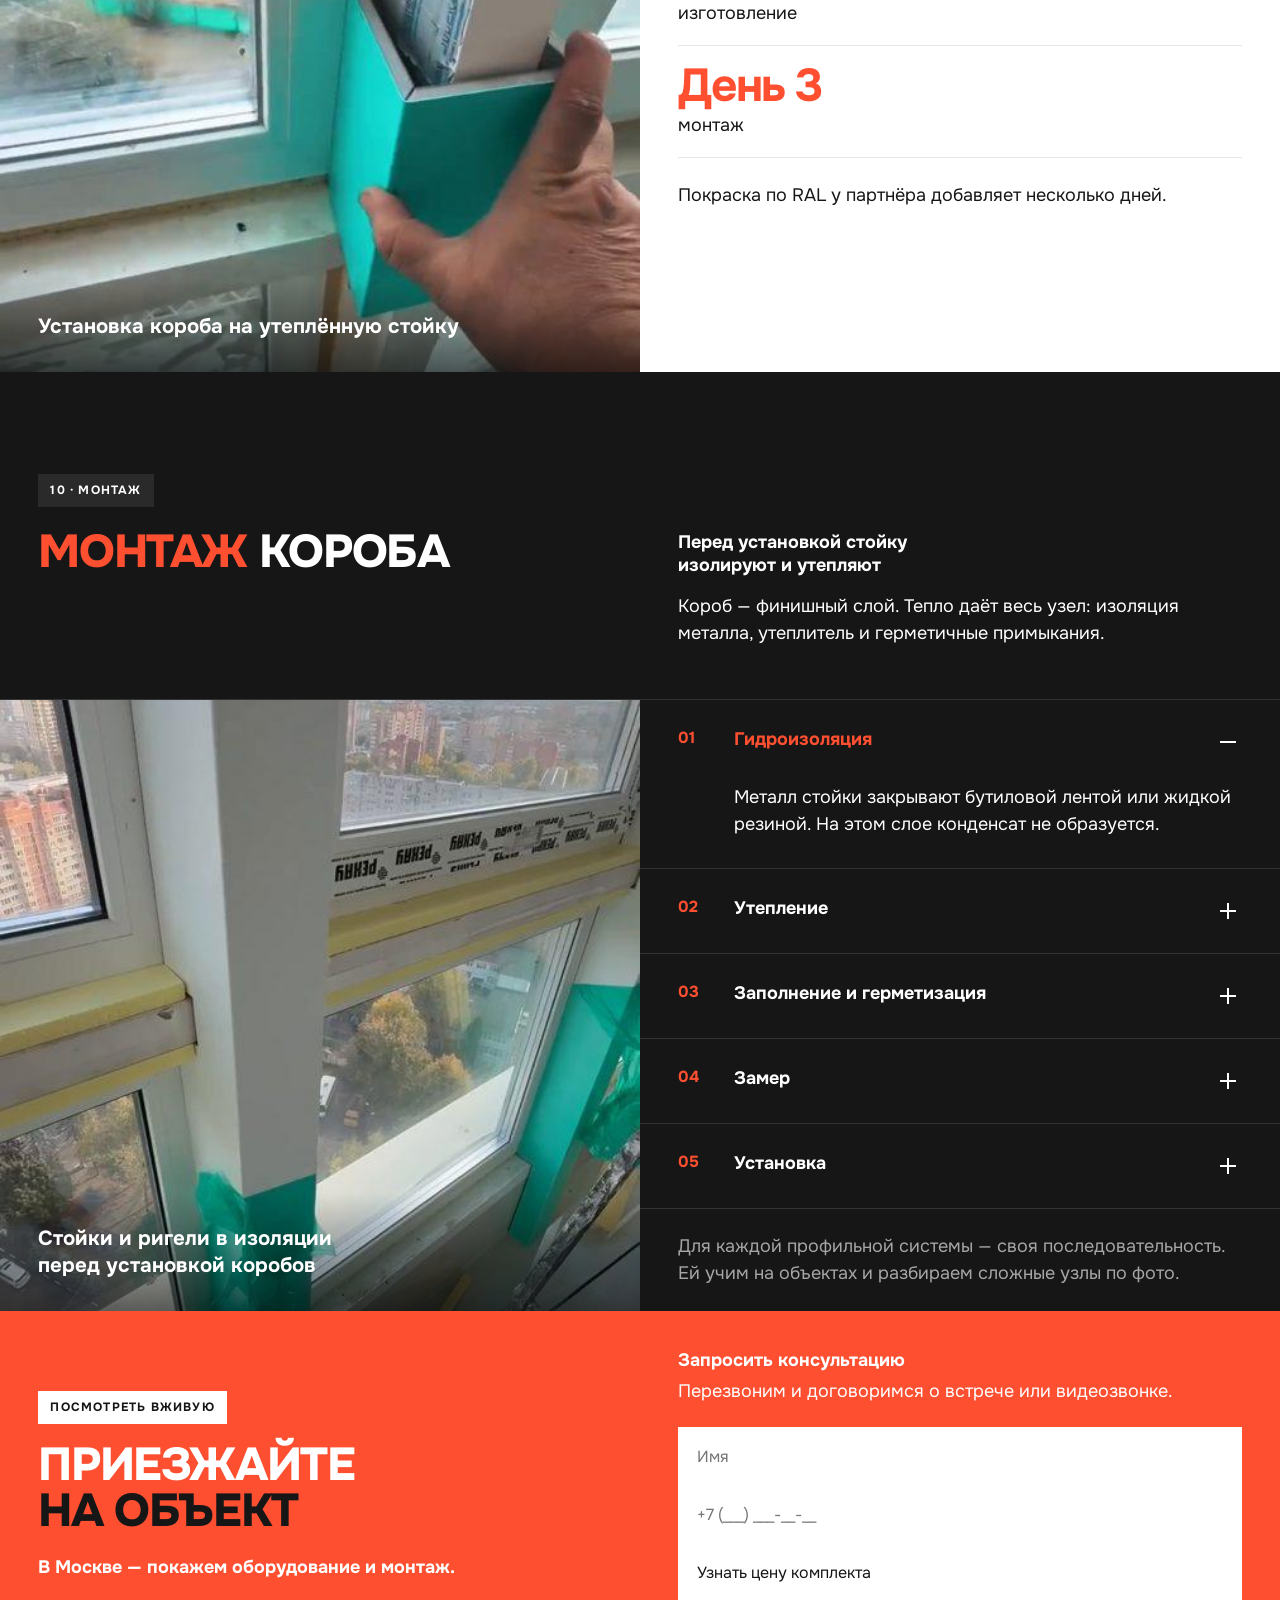
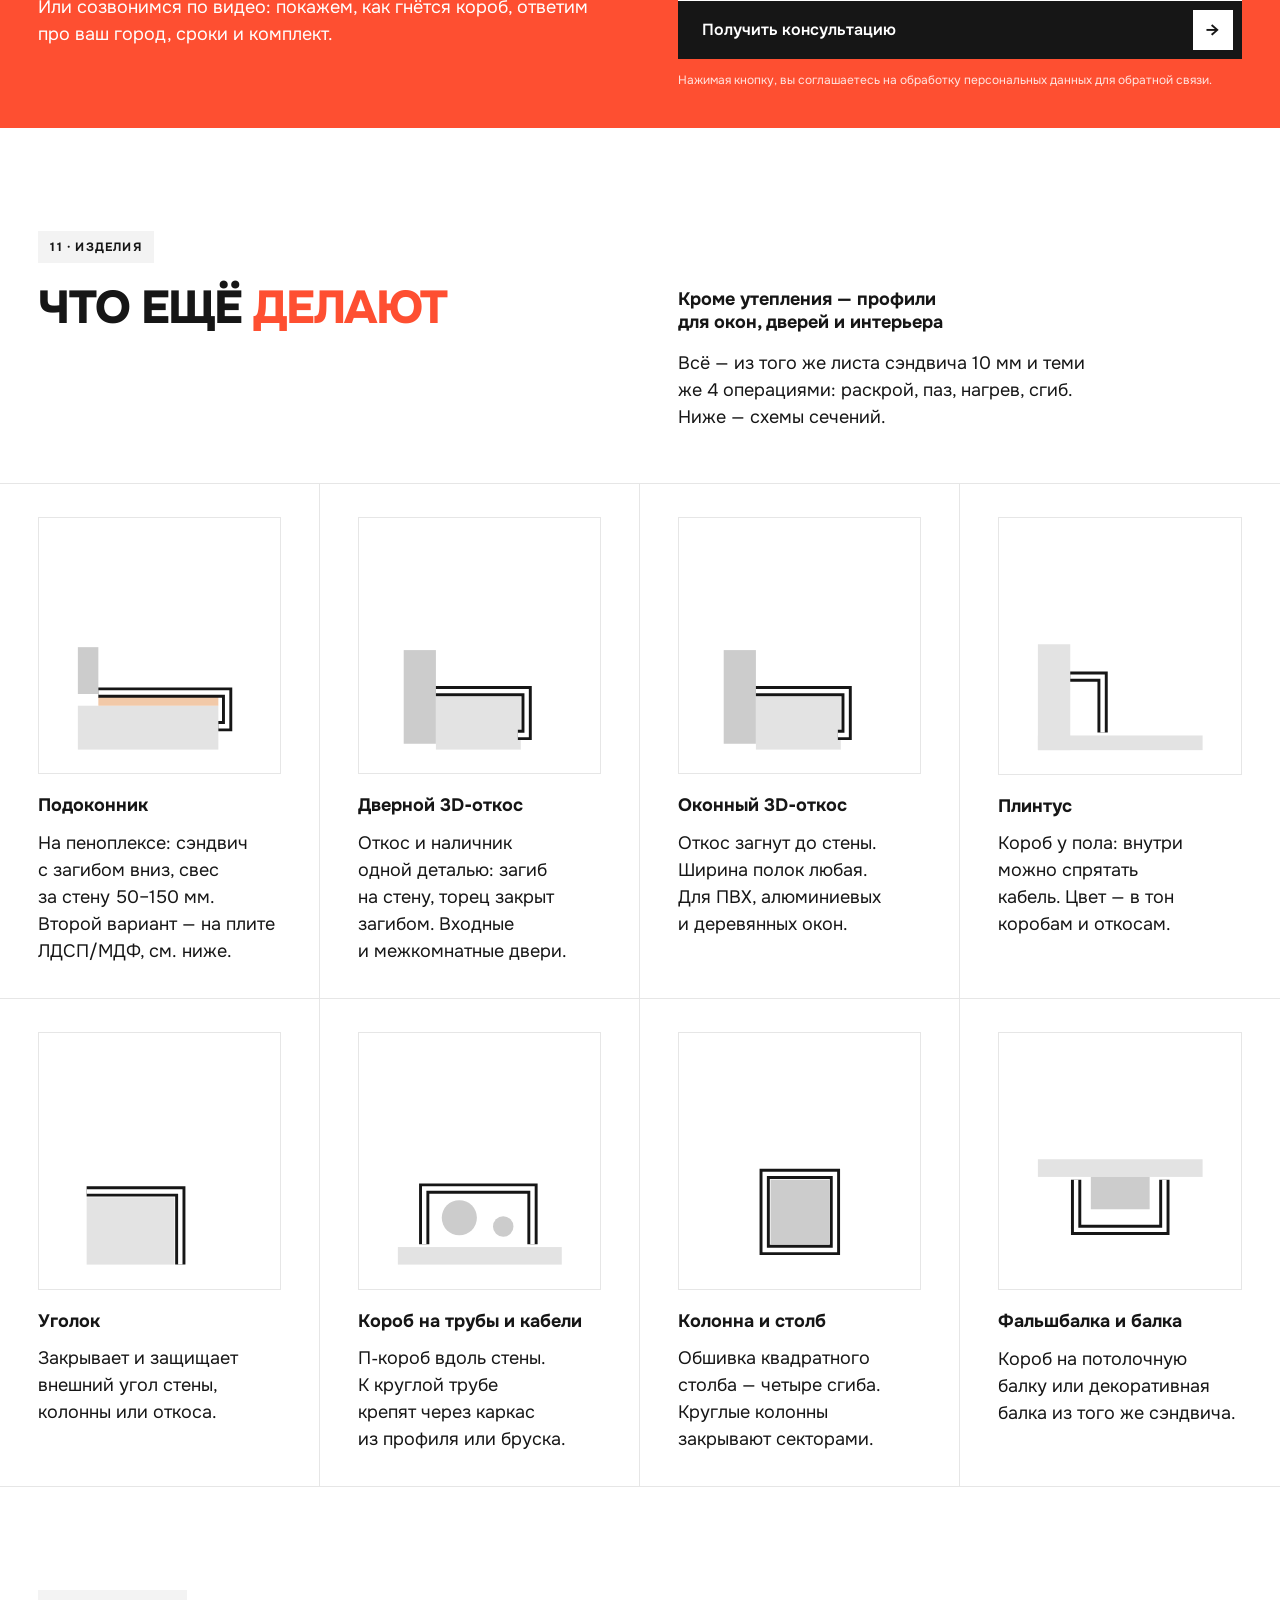
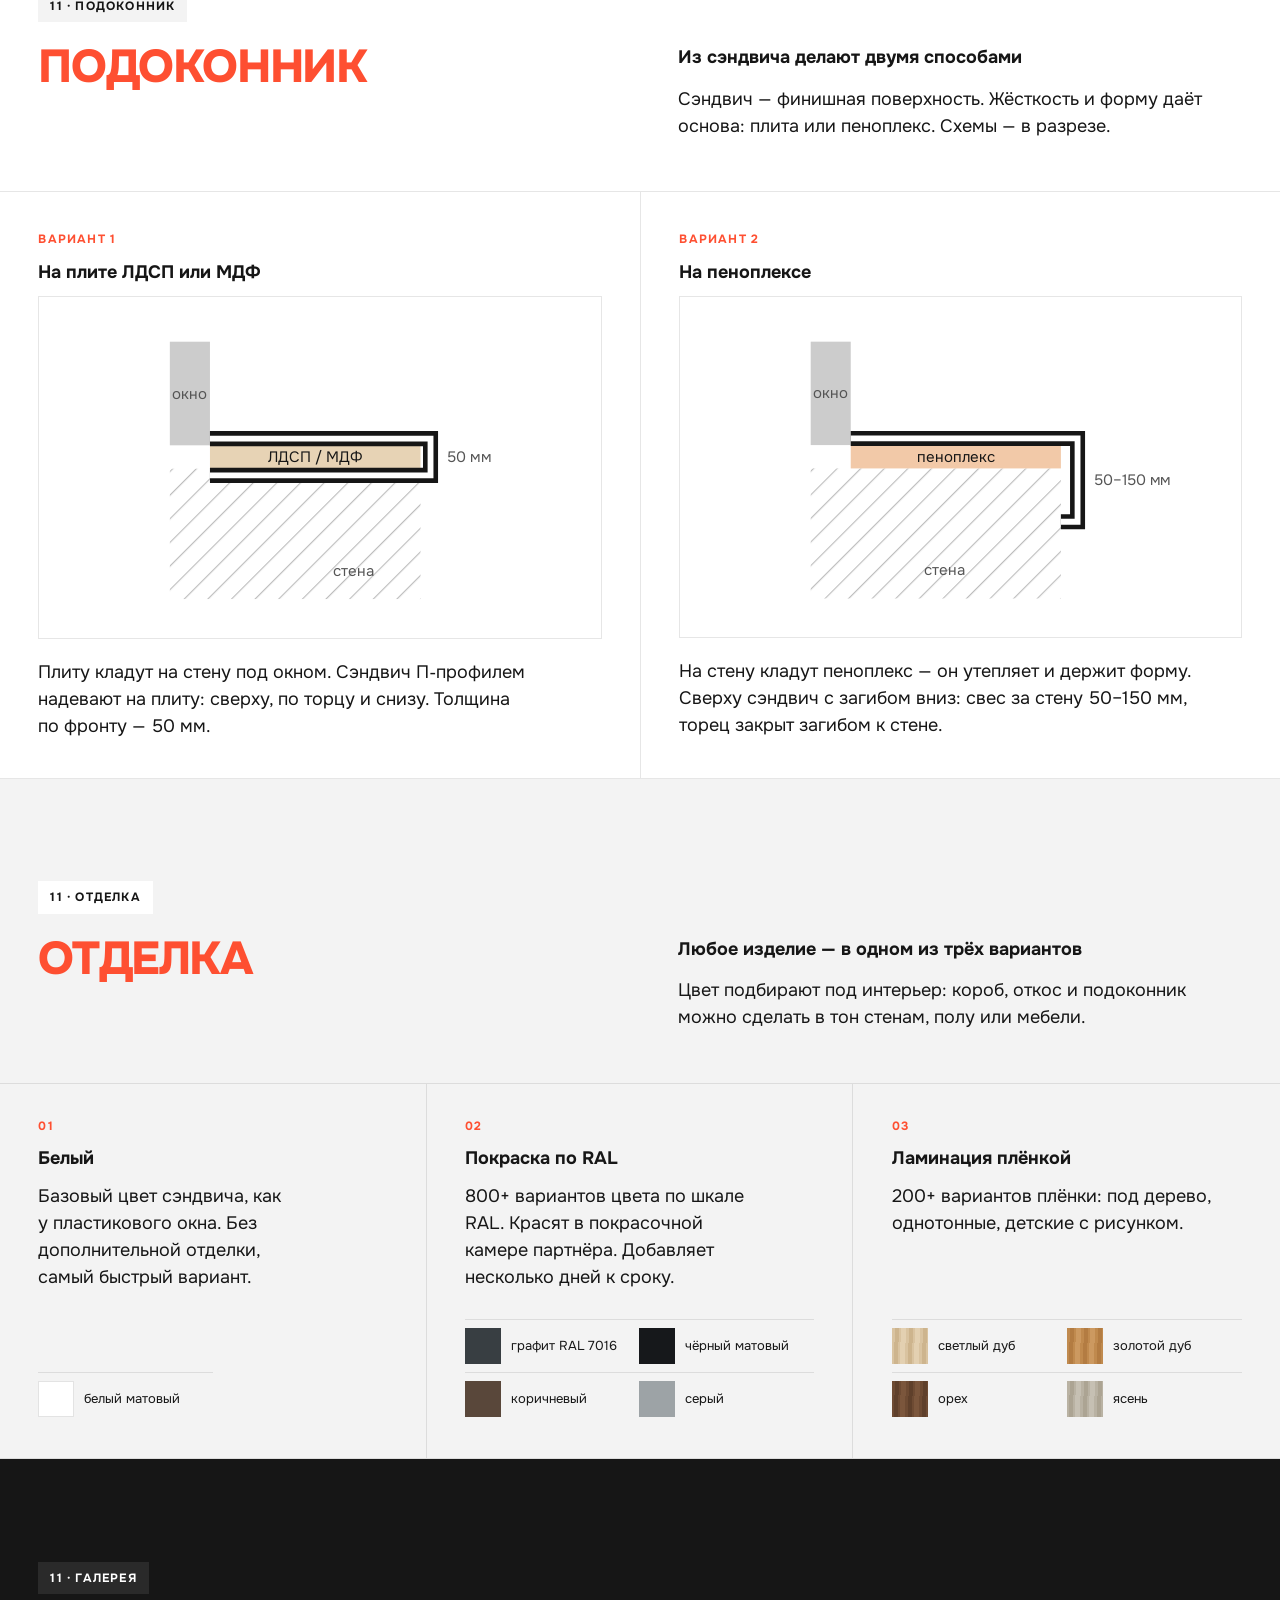
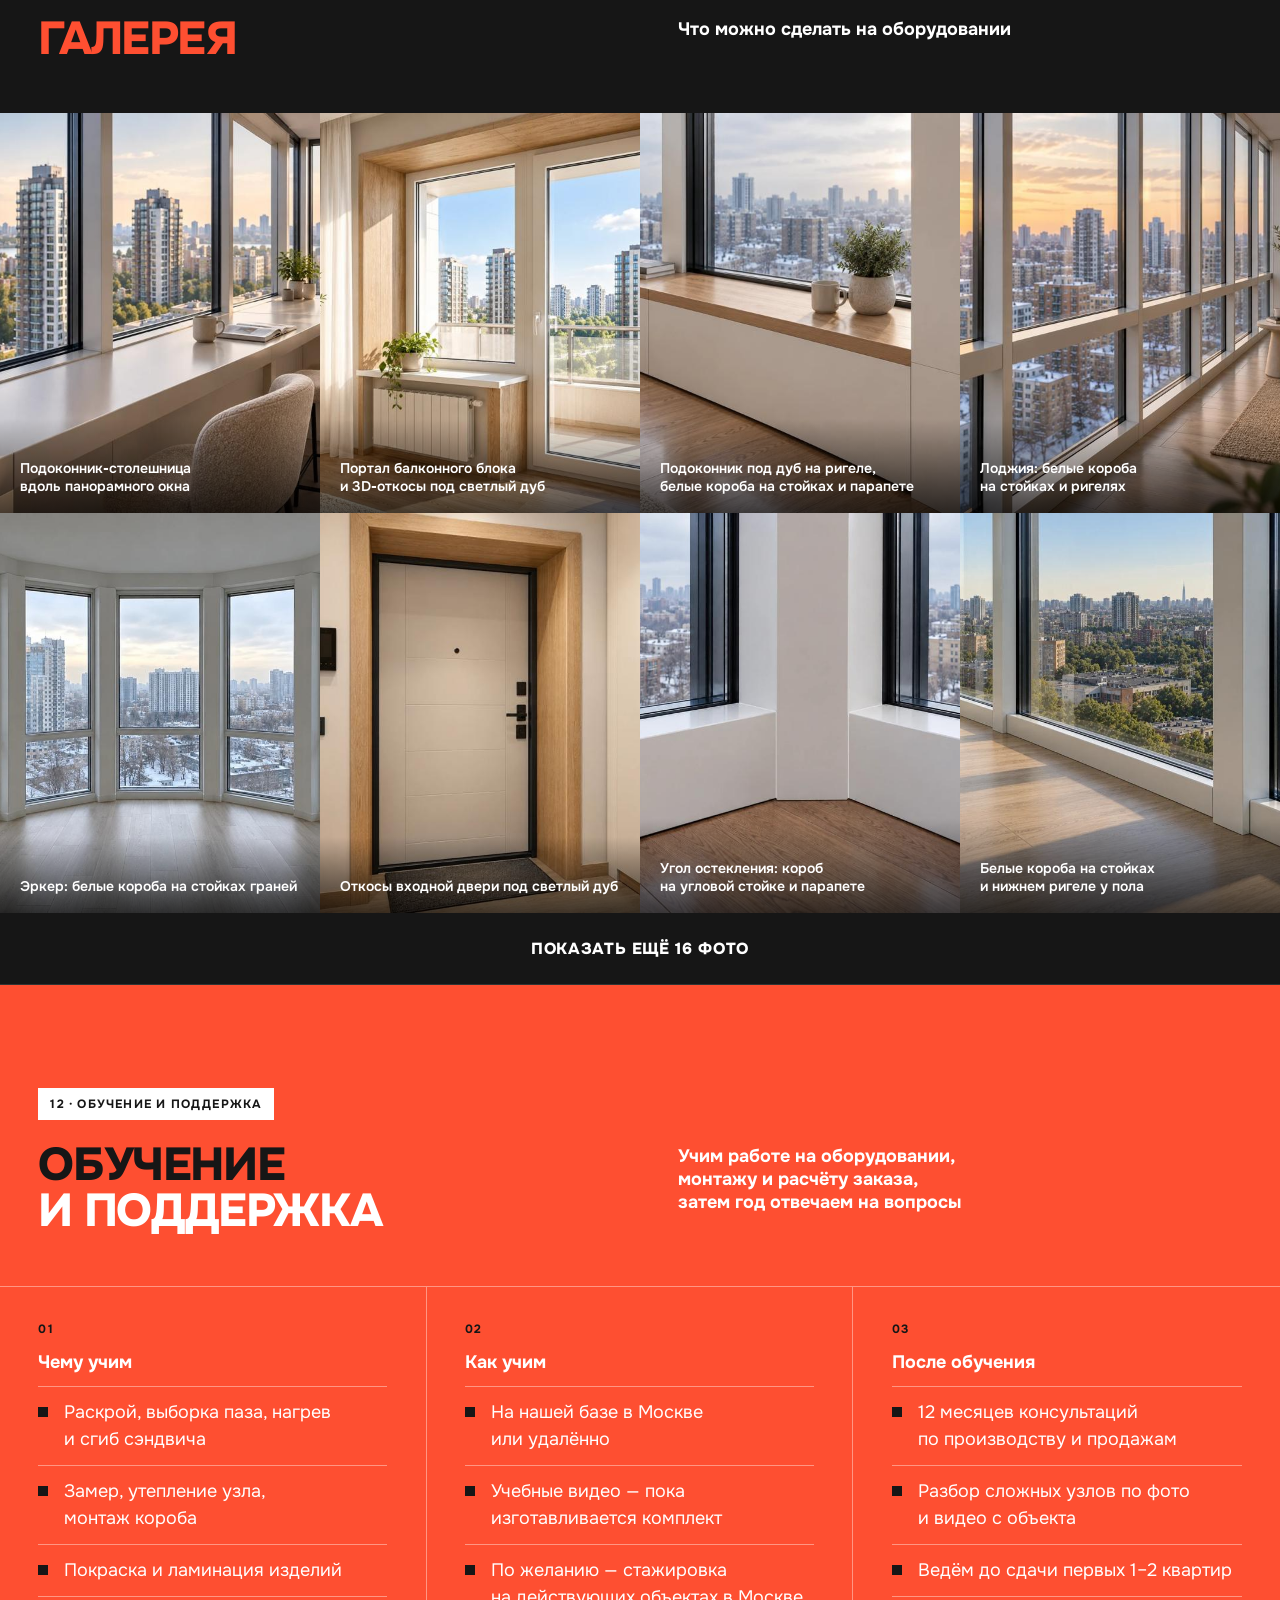
==== commit f2f8fbe5: "Лендинг DS 4.1: «Рынок» — новый заголовок, контент слева, вертикальное фото справа целиком Co-Author" ====
--- a/materials/landing/ds41/index.html
+++ b/materials/landing/ds41/index.html
@@ -507,6 +507,19 @@
 .note{max-width:none}.note{text-wrap:balance}
 .cards p,.mk-c p,.steps p,.tile p,.cb p{text-wrap:balance}
 .T{padding-bottom:0!important}.T>.note:last-child{border-bottom:0!important}
+/* 01 рынок: слева контент, справа вертикальное фото целиком */
+.mk2{display:grid;grid-template-columns:minmax(0,1fr) minmax(0,1fr);border-top:1px solid var(--ln)}
+.mk-l{display:flex;flex-direction:column;border-right:1px solid var(--ln)}
+.mk2 .mk-h{min-height:0;padding:clamp(40px,4vw,64px) var(--pad) clamp(28px,3vw,44px);justify-content:flex-start}
+.mk2 .mk-h .h2{max-width:18ch}
+.mk-g{border-top:1px solid var(--ln);padding:clamp(20px,2vw,28px) var(--pad);display:flex;flex-direction:column;flex:1}
+.mk-g h3{font-size:var(--ts);font-weight:700;margin-bottom:6px}
+.mk-g .mk-c{display:grid;grid-template-columns:40px minmax(0,1fr);gap:12px;align-items:baseline;padding:10px 0;border:0!important;min-height:0;background:none}
+.mk-g .mk-n{font-size:16px;font-weight:700}
+.mk-g.sol h3{color:var(--a2)}
+.mk-ph{aspect-ratio:2/3;min-height:0!important;height:auto}
+.mk-ph img{object-fit:cover}
+@media(max-width:860px){.mk2{grid-template-columns:1fr}.mk-l{border-right:0}.mk-ph{aspect-ratio:2/3}}
 </style></head>
 <body>
 <header class="hero" id="top">
@@ -544,16 +557,14 @@
 </form></div>
 </section>
 <section class="mk T t-w" id="s01">
-  <div class="mk-top">
-    <div class="mk-h"><span class="lbl">01 · Рынок</span><h2 class="h2 ">Владелец квартиры с панорамными окнами хочет, чтобы у окна было <em>тепло, тихо, сухо и красиво</em></h2></div>
-    <div class="ph"><img src="../img/hero.jpg" alt="Лоджия: белые короба на стойках панорамного остекления" loading="lazy"><div class="c"><span class="cap up">Тёплое остекление без замены фасада</span></div></div>
-  </div>
-  <div class="mk-grid">
-    <div class="mk-c hd"><h3 class="up">Что не так</h3></div>
-    <div class="mk-c"><span class="mk-n">01</span><p>Зимой алюминиевые стойки холодные, у окна некомфортно</p></div><div class="mk-c"><span class="mk-n">02</span><p>На металле собирается конденсат</p></div><div class="mk-c"><span class="mk-n">03</span><p>По полым профилям передаётся шум</p></div><div class="mk-c"><span class="mk-n">04</span><p>Металл застройщика выбивается из интерьера</p></div>
-    <div class="mk-c hd g2"><h3 class="up">Почему обычный ремонт не помогает</h3></div>
-    <div class="mk-c"><span class="mk-n">01</span><p>Заменить фасад — дорого, часто нельзя без согласования</p></div><div class="mk-c"><span class="mk-n">02</span><p>Второй ряд окон съедает площадь и вид</p></div><div class="mk-c"><span class="mk-n">03</span><p>Подручные материалы — громоздко, видны стыки</p></div>
-    <div class="mk-c sol"><h3 class="up">Решение</h3><p>Утеплить стойки и закрыть бесшовными коробами по размеру, не меняя фасад.</p></div>
+  <div class="mk2">
+    <div class="mk-l">
+      <div class="mk-h"><span class="lbl">01 · Рынок</span><h2 class="h2 ">Собственник хочет, чтобы у окна было <em>тепло, тихо, сухо и красиво</em></h2></div>
+      <div class="mk-g"><h3>Что не так</h3><div class="mk-c"><span class="mk-n">01</span><p>Зимой алюминиевые стойки холодные, у окна некомфортно</p></div><div class="mk-c"><span class="mk-n">02</span><p>На металле собирается конденсат</p></div><div class="mk-c"><span class="mk-n">03</span><p>По полым профилям передаётся шум</p></div><div class="mk-c"><span class="mk-n">04</span><p>Металл застройщика выбивается из интерьера</p></div></div>
+      <div class="mk-g"><h3>Почему обычный ремонт не помогает</h3><div class="mk-c"><span class="mk-n">01</span><p>Заменить фасад — дорого, часто нельзя без согласования</p></div><div class="mk-c"><span class="mk-n">02</span><p>Второй ряд окон съедает площадь и вид</p></div><div class="mk-c"><span class="mk-n">03</span><p>Подручные материалы — громоздко, видны стыки</p></div></div>
+      <div class="mk-g sol"><h3>Решение</h3><p>Утеплить стойки и закрыть бесшовными коробами по размеру, не меняя фасад.</p></div>
+    </div>
+    <div class="ph mk-ph"><img src="../img/hero.jpg" alt="Лоджия: белые короба на стойках панорамного остекления" loading="lazy"><div class="c"><span class="cap">Тёплое остекление без замены фасада</span></div></div>
   </div>
 </section>
 <section class="sec T t-g" id="s02">
